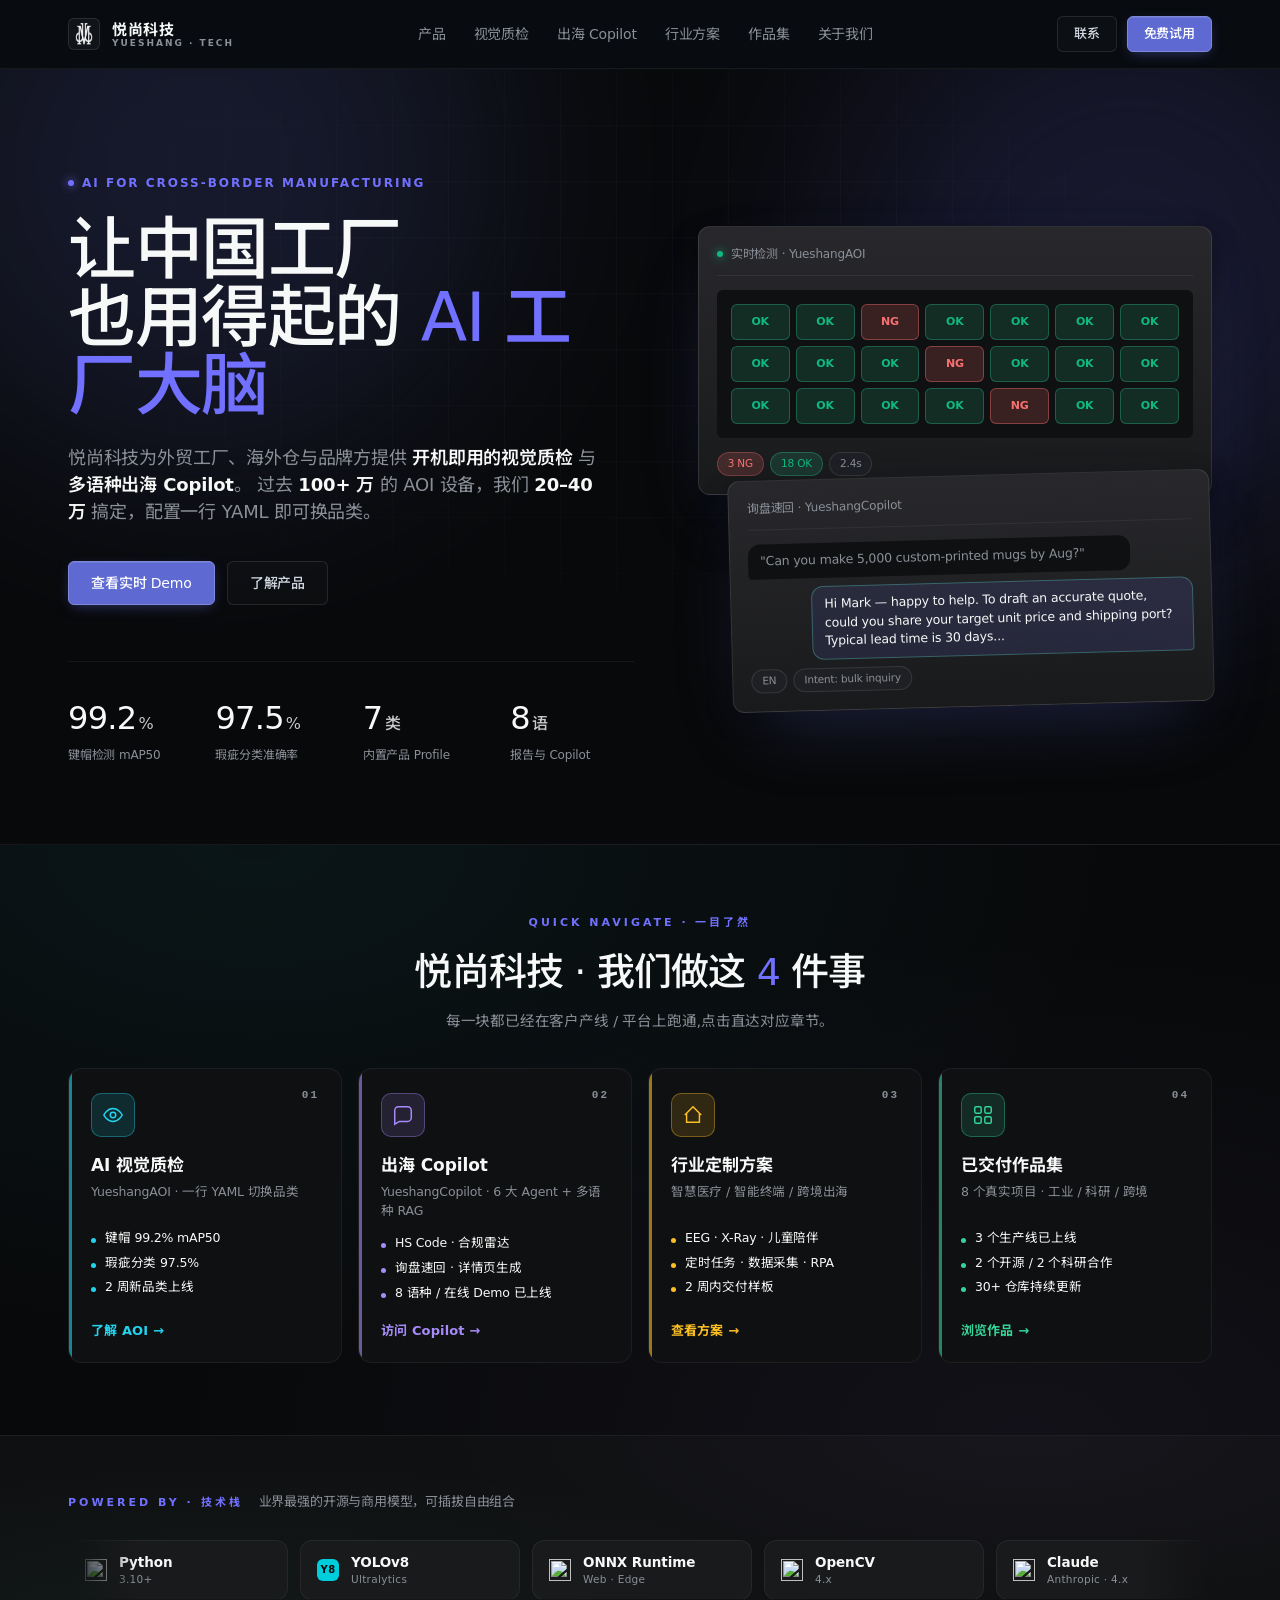
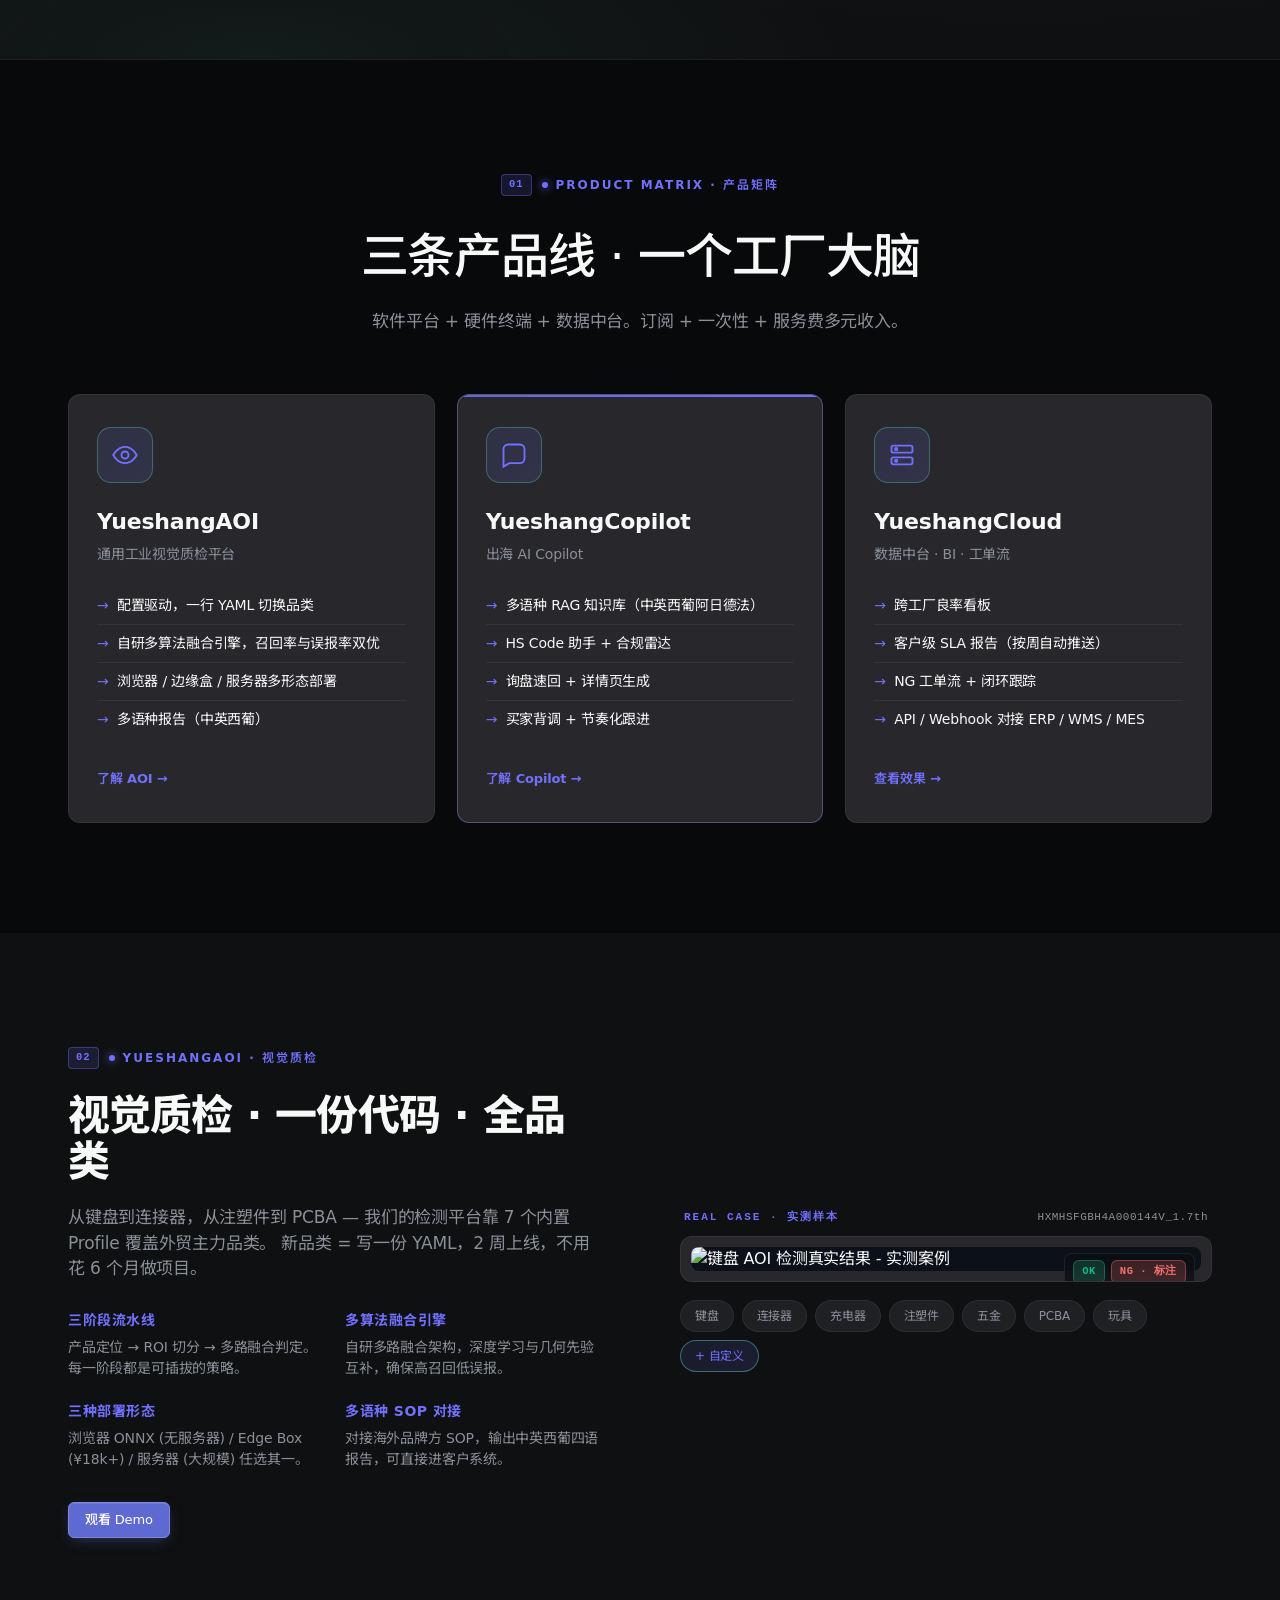
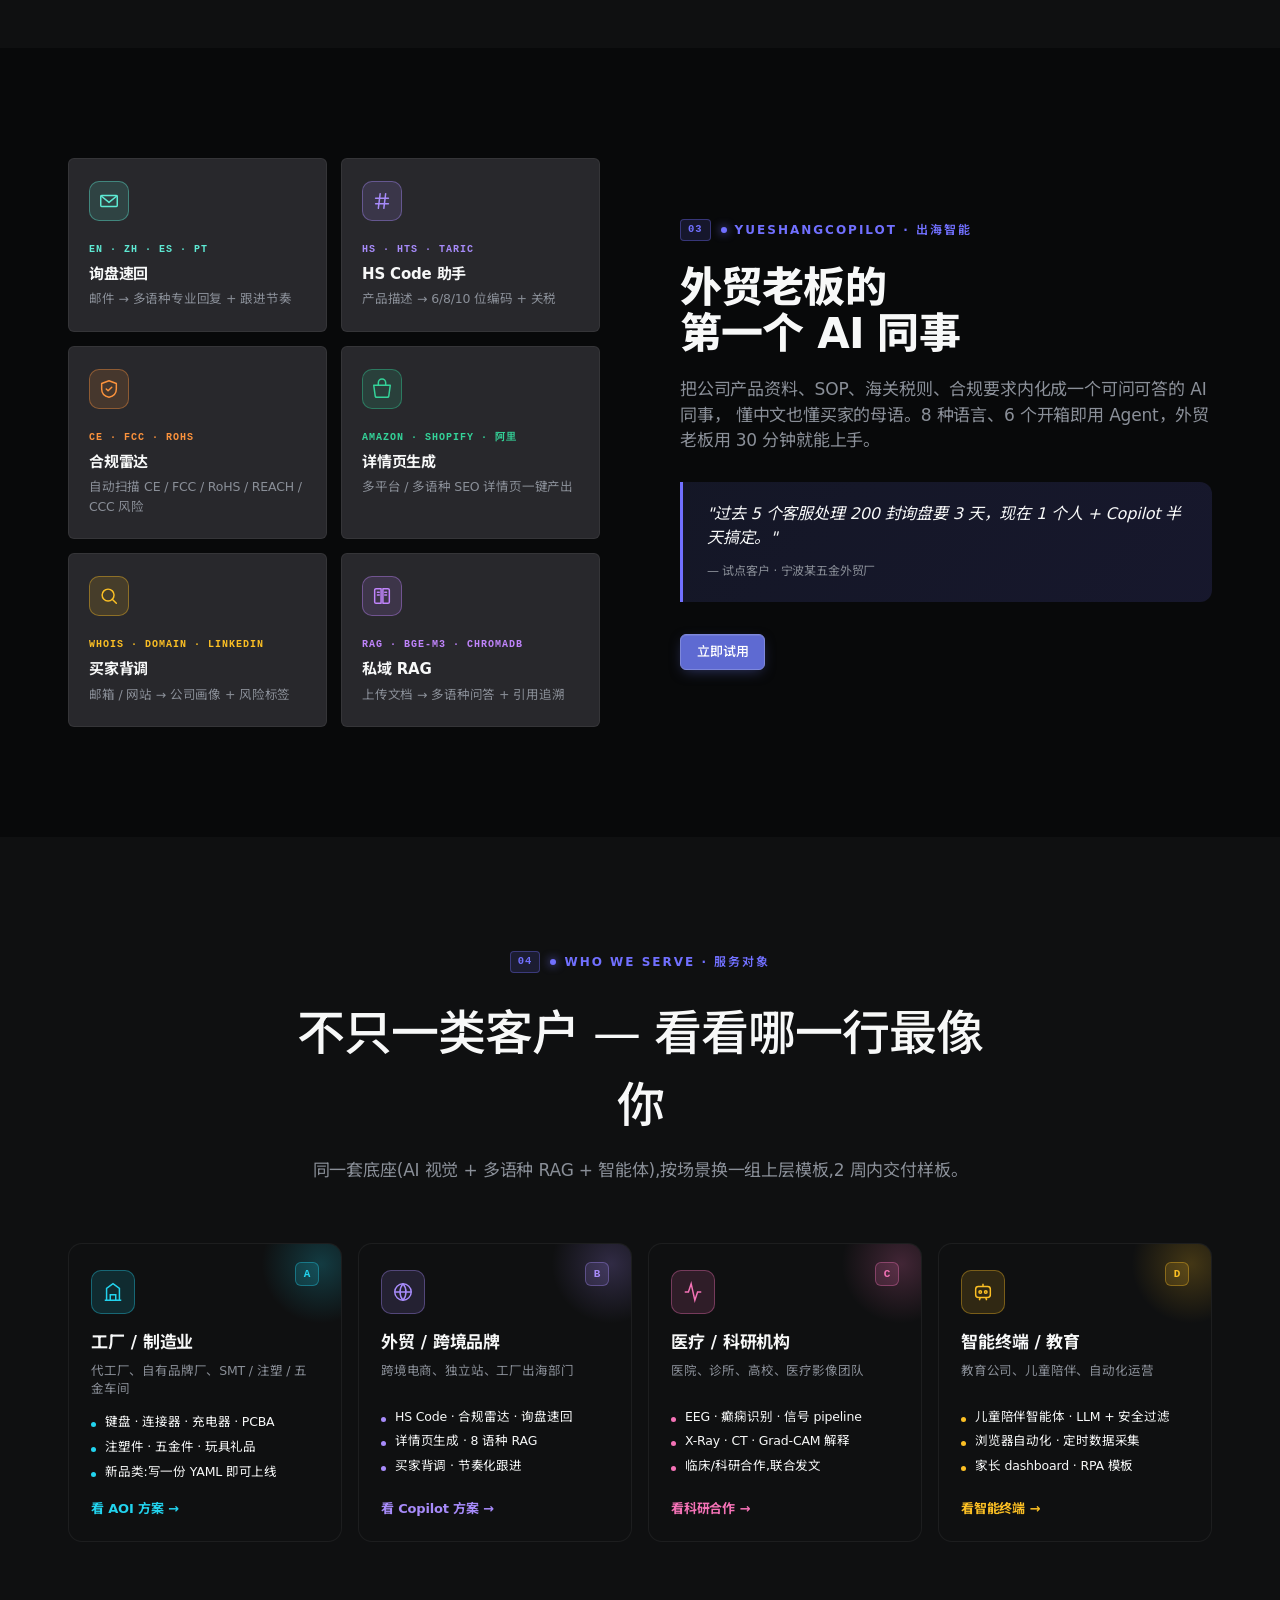
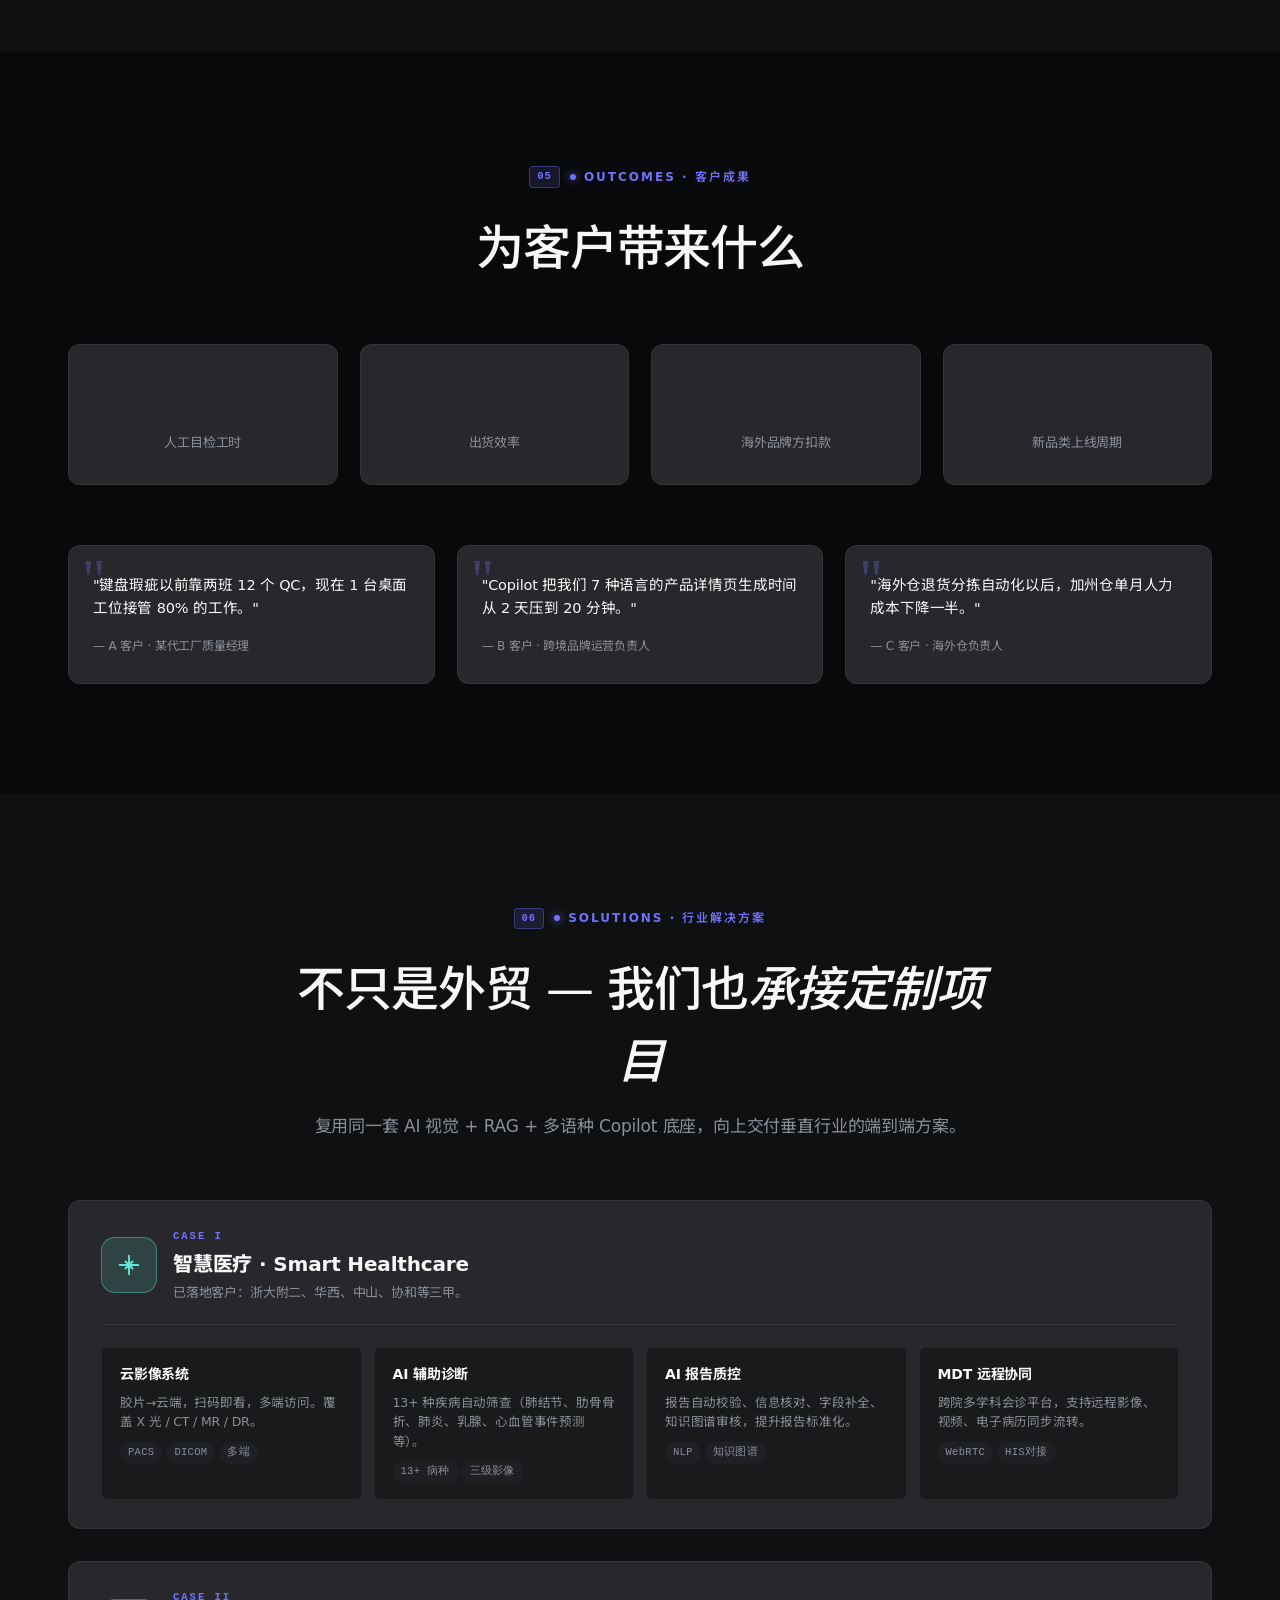
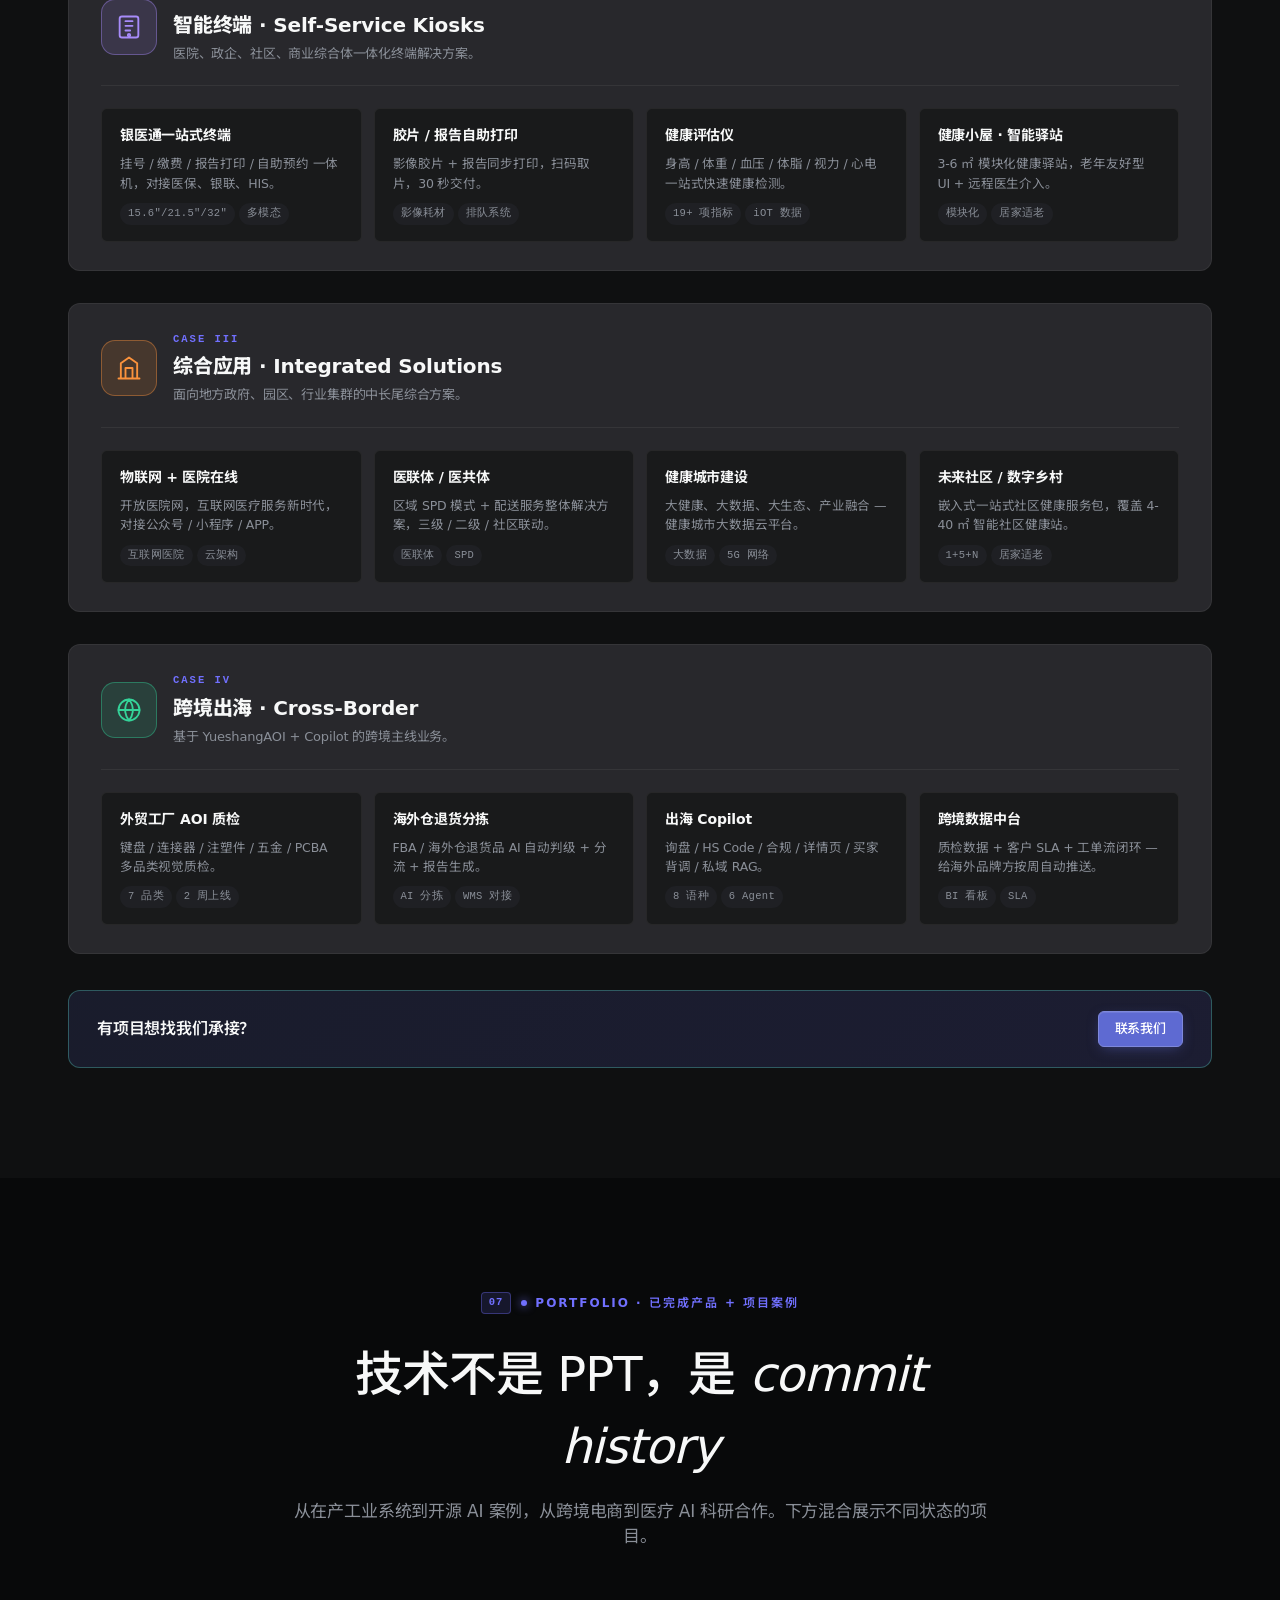
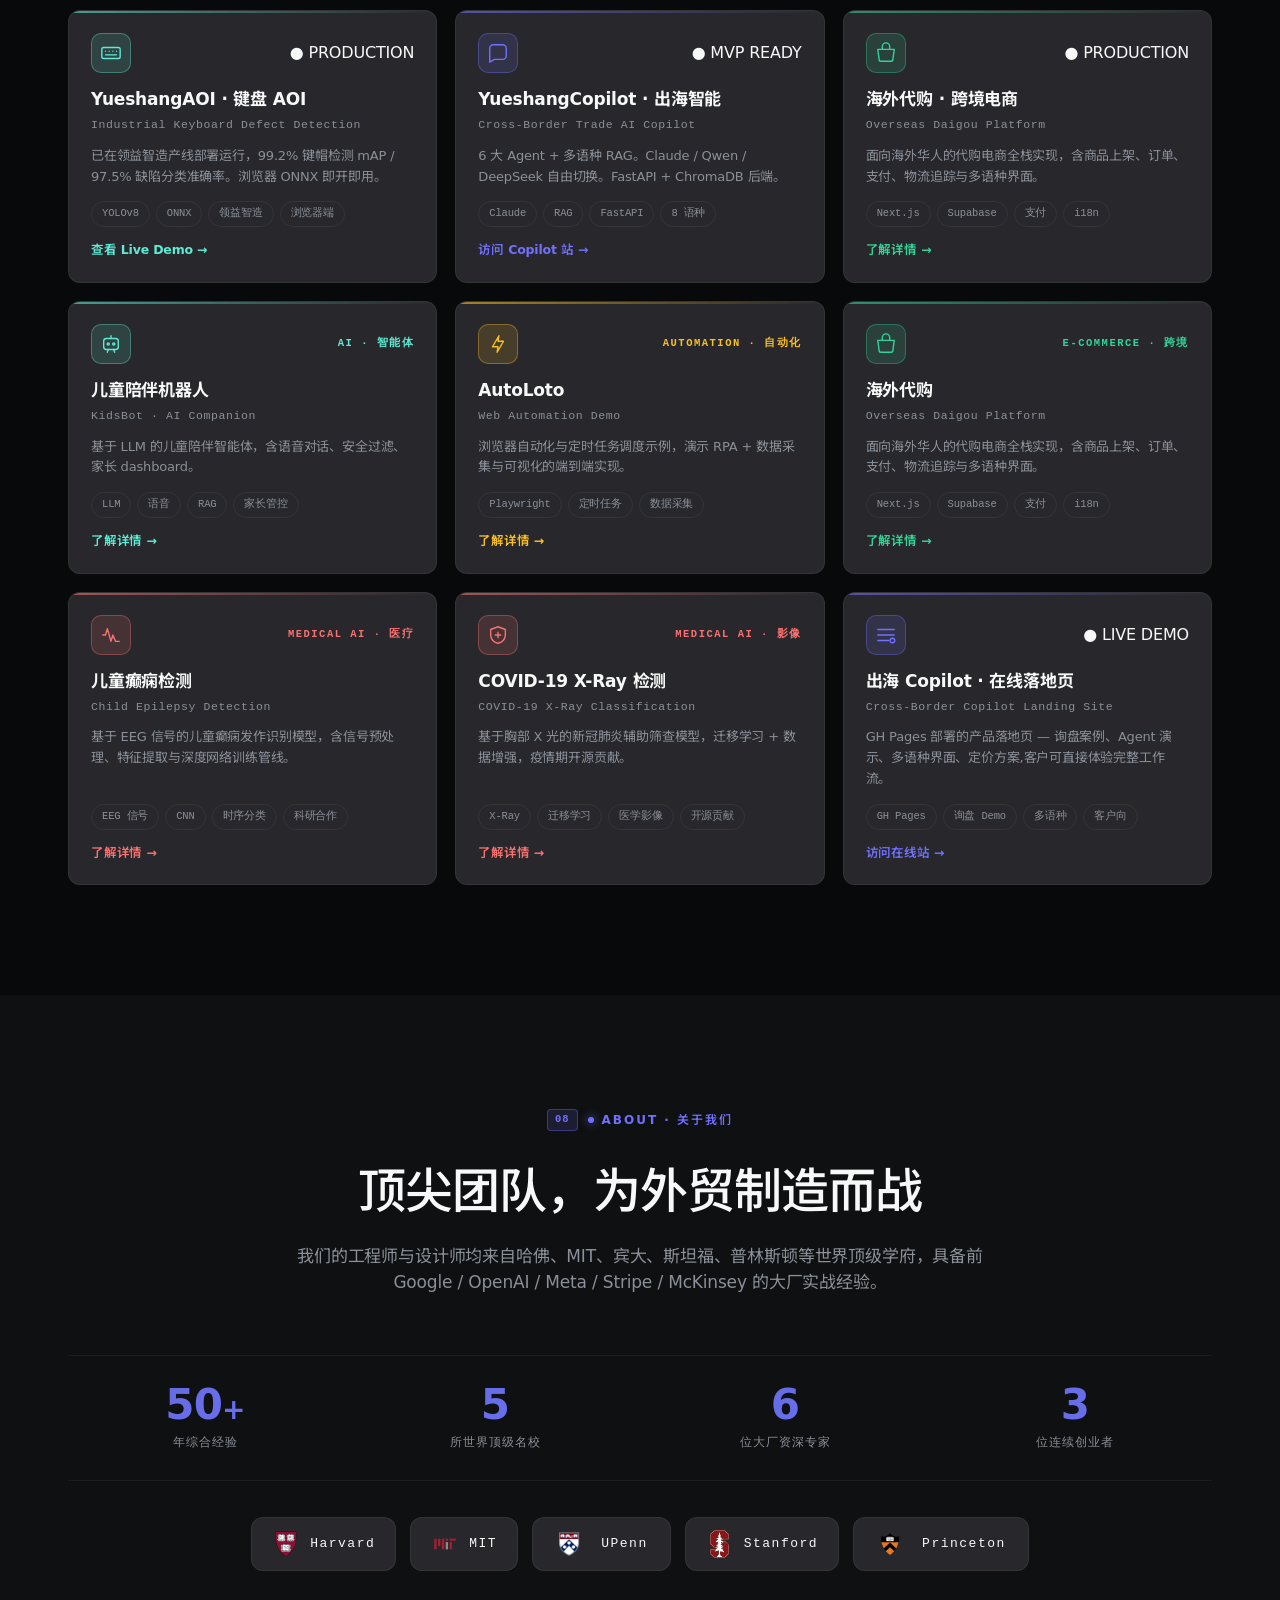
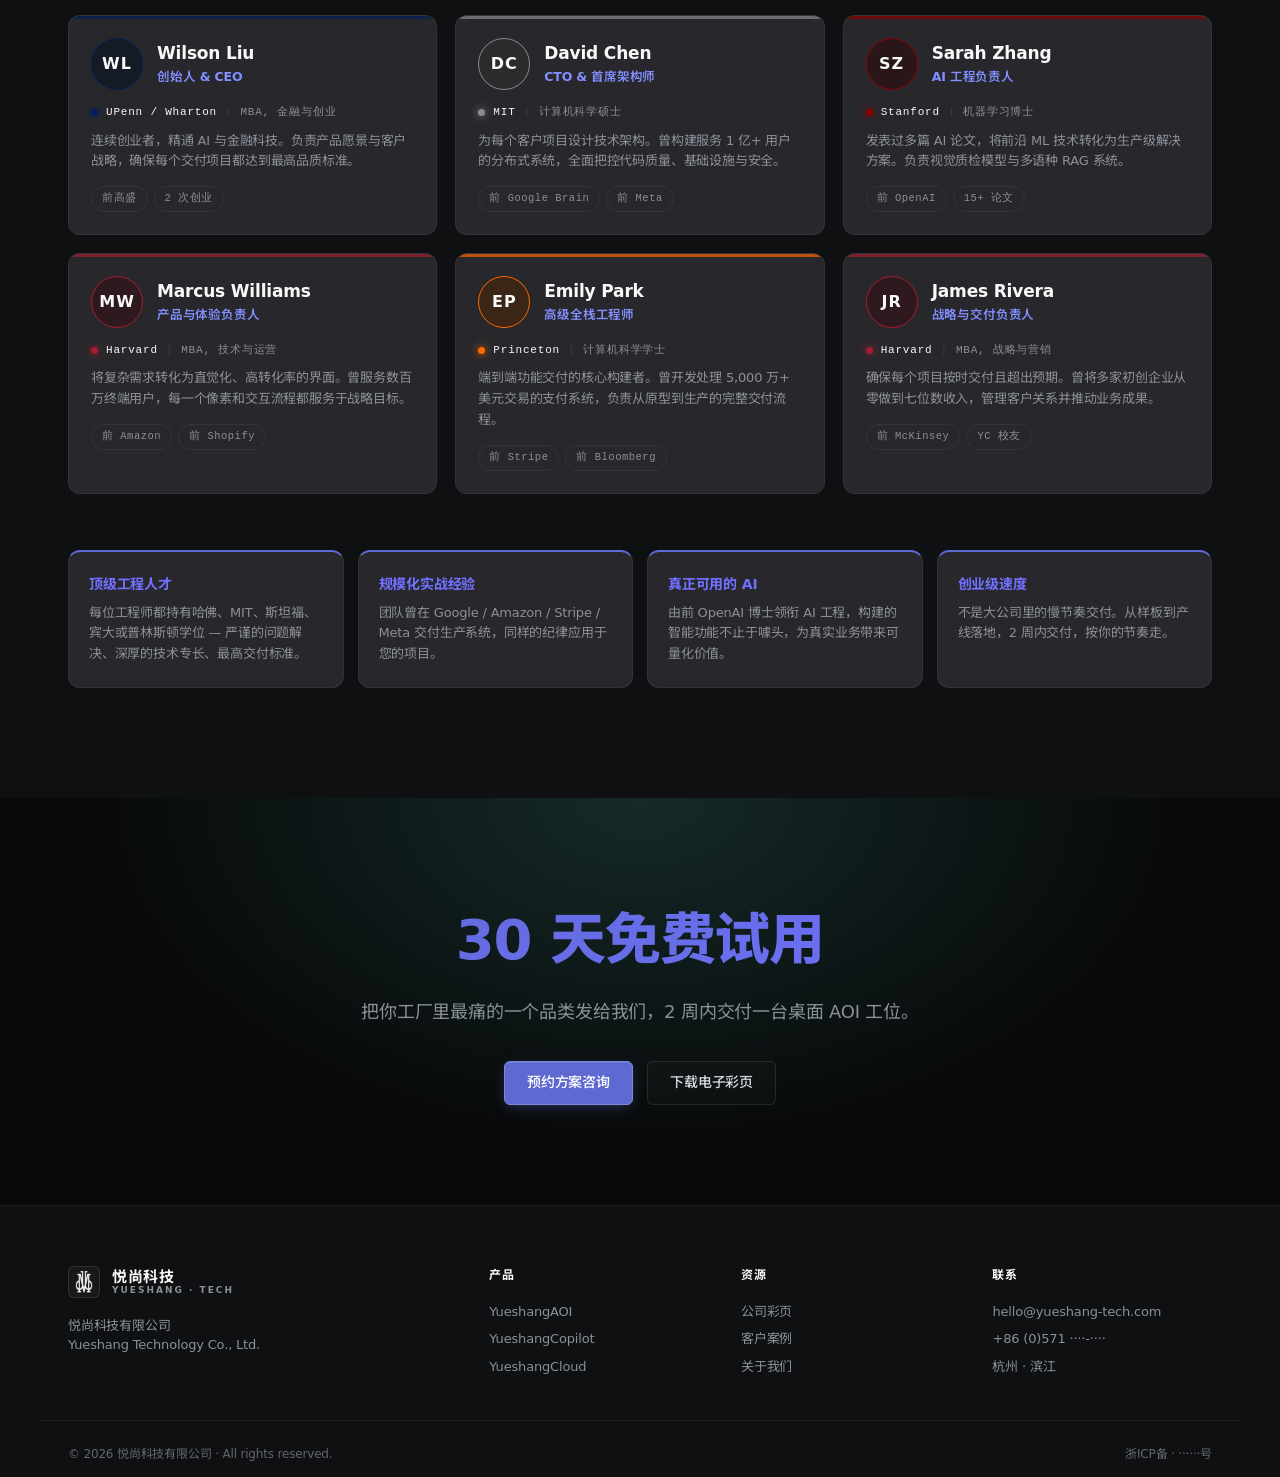
==== index.html @ 20d1c507 "fix(content): strip all source-code GitHub links from public site Customers should see live demos an" ====
<!doctype html>
<html lang="zh-CN">
<head>
  <meta charset="UTF-8" />
  <meta name="viewport" content="width=device-width, initial-scale=1.0" />
  <title>悦尚科技 · AI for Cross-Border Manufacturing</title>
  <meta name="description" content="悦尚科技 — 为外贸工厂和海外品牌方提供 AI 视觉质检 (YueshangAOI) 与出海智能 Copilot (YueshangCopilot) 的垂直方案商。" />
  <link rel="preconnect" href="https://fonts.googleapis.com" />
  <link rel="preconnect" href="https://fonts.gstatic.com" crossorigin />
  <link href="https://fonts.googleapis.com/css2?family=Geist:wght@300;400;500;600;700&family=Geist+Mono:wght@400;500&family=Noto+Sans+SC:wght@400;500;700&display=swap" rel="stylesheet" />
  <link rel="stylesheet" href="styles.css" />
</head>
<body>

<!-- ================= NAV ================= -->
<header class="nav">
  <div class="container nav__inner">
    <a class="brand" href="#top" aria-label="悦尚科技">
      <span class="brand__mark"><img src="public/logo/yueshang-mark-128.png" alt="悦尚" /></span>
      <span class="brand__text">
        <span class="brand__zh">悦尚科技</span>
        <span class="brand__en">YUESHANG · TECH</span>
      </span>
    </a>
    <nav class="nav__links">
      <a href="#products">产品</a>
      <a href="#aoi">视觉质检</a>
      <a href="#copilot">出海 Copilot</a>
      <a href="#solutions">行业方案</a>
      <a href="works.html">作品集</a>
      <a href="#about">关于我们</a>
    </nav>
    <div class="nav__cta">
      <a class="btn btn--ghost" href="#contact">联系</a>
      <a class="btn btn--solid" href="#demo">免费试用</a>
    </div>
  </div>
</header>

<!-- ================= HERO ================= -->
<section id="top" class="hero">
  <div class="hero__bg">
    <div class="hero__grid"></div>
    <div class="hero__glow hero__glow--a"></div>
    <div class="hero__glow hero__glow--b"></div>
  </div>
  <div class="container hero__inner">
    <div class="hero__copy">
      <div class="eyebrow">
        <span class="dot"></span>
        AI for Cross-Border Manufacturing
      </div>
      <h1 class="hero__title">
        让中国工厂<br />
        也用得起的 <em>AI 工厂大脑</em>
      </h1>
      <p class="hero__sub">
        悦尚科技为外贸工厂、海外仓与品牌方提供
        <b>开机即用的视觉质检</b>
        与
        <b>多语种出海 Copilot</b>。
        过去 <b>100+ 万</b> 的 AOI 设备，我们 <b>20–40 万</b> 搞定，配置一行 YAML 即可换品类。
      </p>
      <div class="hero__cta">
        <a class="btn btn--solid btn--lg" href="#demo">查看实时 Demo</a>
        <a class="btn btn--ghost btn--lg" href="#products">了解产品</a>
      </div>
      <div class="hero__stats">
        <div class="stat">
          <div class="stat__num">99.2<span class="unit">%</span></div>
          <div class="stat__label">键帽检测 mAP50</div>
        </div>
        <div class="stat">
          <div class="stat__num">97.5<span class="unit">%</span></div>
          <div class="stat__label">瑕疵分类准确率</div>
        </div>
        <div class="stat">
          <div class="stat__num">7<span class="unit">类</span></div>
          <div class="stat__label">内置产品 Profile</div>
        </div>
        <div class="stat">
          <div class="stat__num">8<span class="unit">语</span></div>
          <div class="stat__label">报告与 Copilot</div>
        </div>
      </div>
    </div>
    <div class="hero__visual">
      <div class="card card--floating">
        <div class="card__head">
          <span class="dot dot--green"></span>
          <span>实时检测 · YueshangAOI</span>
        </div>
        <div class="card__body">
          <div class="diag">
            <div class="diag__row">
              <div class="diag__cell ok">OK</div><div class="diag__cell ok">OK</div>
              <div class="diag__cell ng">NG</div><div class="diag__cell ok">OK</div>
              <div class="diag__cell ok">OK</div><div class="diag__cell ok">OK</div>
              <div class="diag__cell ok">OK</div>
            </div>
            <div class="diag__row">
              <div class="diag__cell ok">OK</div><div class="diag__cell ok">OK</div>
              <div class="diag__cell ok">OK</div><div class="diag__cell ng">NG</div>
              <div class="diag__cell ok">OK</div><div class="diag__cell ok">OK</div>
              <div class="diag__cell ok">OK</div>
            </div>
            <div class="diag__row">
              <div class="diag__cell ok">OK</div><div class="diag__cell ok">OK</div>
              <div class="diag__cell ok">OK</div><div class="diag__cell ok">OK</div>
              <div class="diag__cell ng">NG</div><div class="diag__cell ok">OK</div>
              <div class="diag__cell ok">OK</div>
            </div>
          </div>
          <div class="badges">
            <span class="badge badge--ng">3 NG</span>
            <span class="badge badge--ok">18 OK</span>
            <span class="badge">2.4s</span>
          </div>
        </div>
      </div>
      <div class="card card--secondary">
        <div class="card__head"><span>询盘速回 · YueshangCopilot</span></div>
        <div class="card__body small">
          <p class="msg msg--in">"Can you make 5,000 custom-printed mugs by Aug?"</p>
          <p class="msg msg--out">Hi Mark — happy to help. To draft an accurate quote, could you share your target unit price and shipping port? Typical lead time is 30 days...</p>
          <div class="badges">
            <span class="badge">EN</span>
            <span class="badge">Intent: bulk inquiry</span>
          </div>
        </div>
      </div>
    </div>
  </div>
</section>

<!-- ================= COMPASS · 一目了然 ================= -->
<section class="compass">
  <div class="container">
    <div class="compass__head">
      <span class="compass__eyebrow">QUICK NAVIGATE · 一目了然</span>
      <h2 class="compass__title">悦尚科技 · 我们做这 <em>4</em> 件事</h2>
      <p class="compass__sub">每一块都已经在客户产线 / 平台上跑通,点击直达对应章节。</p>
    </div>
    <div class="compass__grid">
      <a class="cmp cmp--cyan" href="#aoi">
        <span class="cmp__num">01</span>
        <div class="cmp__icon">
          <svg viewBox="0 0 24 24" fill="none" stroke="currentColor" stroke-width="1.6"><circle cx="12" cy="12" r="3"/><path d="M2 12s3.5-7 10-7 10 7 10 7-3.5 7-10 7S2 12 2 12z"/></svg>
        </div>
        <h3>AI 视觉质检</h3>
        <p>YueshangAOI · 一行 YAML 切换品类</p>
        <ul>
          <li>键帽 99.2% mAP50</li>
          <li>瑕疵分类 97.5%</li>
          <li>2 周新品类上线</li>
        </ul>
        <span class="cmp__cta">了解 AOI →</span>
      </a>

      <a class="cmp cmp--violet" href="#copilot">
        <span class="cmp__num">02</span>
        <div class="cmp__icon">
          <svg viewBox="0 0 24 24" fill="none" stroke="currentColor" stroke-width="1.6"><path d="M21 15a4 4 0 0 1-4 4H8l-5 3V7a4 4 0 0 1 4-4h10a4 4 0 0 1 4 4z"/></svg>
        </div>
        <h3>出海 Copilot</h3>
        <p>YueshangCopilot · 6 大 Agent + 多语种 RAG</p>
        <ul>
          <li>HS Code · 合规雷达</li>
          <li>询盘速回 · 详情页生成</li>
          <li>8 语种 / 在线 Demo 已上线</li>
        </ul>
        <span class="cmp__cta">访问 Copilot →</span>
      </a>

      <a class="cmp cmp--amber" href="#solutions">
        <span class="cmp__num">03</span>
        <div class="cmp__icon">
          <svg viewBox="0 0 24 24" fill="none" stroke="currentColor" stroke-width="1.6"><path d="M3 12l9-9 9 9M5 10v10h14V10"/></svg>
        </div>
        <h3>行业定制方案</h3>
        <p>智慧医疗 / 智能终端 / 跨境出海</p>
        <ul>
          <li>EEG · X-Ray · 儿童陪伴</li>
          <li>定时任务 · 数据采集 · RPA</li>
          <li>2 周内交付样板</li>
        </ul>
        <span class="cmp__cta">查看方案 →</span>
      </a>

      <a class="cmp cmp--green" href="works.html">
        <span class="cmp__num">04</span>
        <div class="cmp__icon">
          <svg viewBox="0 0 24 24" fill="none" stroke="currentColor" stroke-width="1.6"><rect x="3" y="3" width="7" height="7" rx="1.5"/><rect x="14" y="3" width="7" height="7" rx="1.5"/><rect x="3" y="14" width="7" height="7" rx="1.5"/><rect x="14" y="14" width="7" height="7" rx="1.5"/></svg>
        </div>
        <h3>已交付作品集</h3>
        <p>8 个真实项目 · 工业 / 科研 / 跨境</p>
        <ul>
          <li>3 个生产线已上线</li>
          <li>2 个开源 / 2 个科研合作</li>
          <li>30+ 仓库持续更新</li>
        </ul>
        <span class="cmp__cta">浏览作品 →</span>
      </a>
    </div>
  </div>
</section>

<!-- ================= TECH BADGES ================= -->
<section class="techstack">
  <div class="container">
    <div class="techstack__head">
      <span class="techstack__label">POWERED BY · 技术栈</span>
      <span class="techstack__sub">业界最强的开源与商用模型，可插拔自由组合</span>
    </div>
    <div class="techstack__marquee">
      <div class="techstack__track">
        <div class="techstack__group">
      <a class="badge3 b-python" target="_blank" rel="noopener" href="https://python.org">
        <img src="https://cdn.simpleicons.org/python/3776AB" alt="" width="22" height="22" />
        <div class="badge3__txt"><span>Python</span><small>3.10+</small></div>
      </a>
      <a class="badge3 b-yolo" target="_blank" rel="noopener" href="https://ultralytics.com">
        <span class="badge3__mark">Y8</span>
        <div class="badge3__txt"><span>YOLOv8</span><small>Ultralytics</small></div>
      </a>
      <a class="badge3 b-onnx" target="_blank" rel="noopener" href="https://onnxruntime.ai">
        <img src="https://cdn.simpleicons.org/onnx/FF6F00" alt="" width="22" height="22" />
        <div class="badge3__txt"><span>ONNX Runtime</span><small>Web · Edge</small></div>
      </a>
      <a class="badge3 b-opencv" target="_blank" rel="noopener" href="https://opencv.org">
        <img src="https://cdn.simpleicons.org/opencv/5C3EE8" alt="" width="22" height="22" />
        <div class="badge3__txt"><span>OpenCV</span><small>4.x</small></div>
      </a>
      <a class="badge3 b-claude" target="_blank" rel="noopener" href="https://anthropic.com">
        <img src="https://cdn.simpleicons.org/anthropic/D97757" alt="" width="22" height="22" />
        <div class="badge3__txt"><span>Claude</span><small>Anthropic · 4.x</small></div>
      </a>
      <a class="badge3 b-qwen" target="_blank" rel="noopener" href="https://qwen.alibaba.com">
        <img src="https://cdn.simpleicons.org/alibabacloud/615CED" alt="" width="22" height="22" />
        <div class="badge3__txt"><span>Qwen 2.5</span><small>阿里通义</small></div>
      </a>
      <a class="badge3 b-deepseek" target="_blank" rel="noopener" href="https://deepseek.com">
        <span class="badge3__mark">DS</span>
        <div class="badge3__txt"><span>DeepSeek</span><small>V3</small></div>
      </a>
      <a class="badge3 b-fastapi" target="_blank" rel="noopener" href="https://fastapi.tiangolo.com">
        <img src="https://cdn.simpleicons.org/fastapi/009688" alt="" width="22" height="22" />
        <div class="badge3__txt"><span>FastAPI</span><small>API Gateway</small></div>
      </a>
      <a class="badge3 b-hf" target="_blank" rel="noopener" href="https://huggingface.co/BAAI/bge-m3">
        <img src="https://cdn.simpleicons.org/huggingface/FF9D00" alt="" width="22" height="22" />
        <div class="badge3__txt"><span>BGE-M3</span><small>Multilingual</small></div>
      </a>
      <a class="badge3 b-chroma" target="_blank" rel="noopener" href="https://www.trychroma.com">
        <span class="badge3__mark">CD</span>
        <div class="badge3__txt"><span>ChromaDB</span><small>Vector Store</small></div>
      </a>
      <a class="badge3 b-docker" target="_blank" rel="noopener" href="https://www.docker.com">
        <img src="https://cdn.simpleicons.org/docker/2496ED" alt="" width="22" height="22" />
        <div class="badge3__txt"><span>Docker</span><small>One-click Deploy</small></div>
      </a>
      <a class="badge3 b-nvidia" target="_blank" rel="noopener" href="https://developer.nvidia.com/embedded/jetson-modules">
        <img src="https://cdn.simpleicons.org/nvidia/76B900" alt="" width="22" height="22" />
        <div class="badge3__txt"><span>NVIDIA Jetson</span><small>Edge AI</small></div>
      </a>
      <a class="badge3 b-pydantic" target="_blank" rel="noopener" href="https://pydantic.dev">
        <img src="https://cdn.simpleicons.org/pydantic/E92063" alt="" width="22" height="22" />
        <div class="badge3__txt"><span>Pydantic</span><small>Schema · v2</small></div>
      </a>
      <a class="badge3 b-postgres" target="_blank" rel="noopener" href="https://postgresql.org">
        <img src="https://cdn.simpleicons.org/postgresql/4169E1" alt="" width="22" height="22" />
        <div class="badge3__txt"><span>PostgreSQL</span><small>+ pgvector</small></div>
      </a>
      <a class="badge3 b-ts" target="_blank" rel="noopener" href="https://www.typescriptlang.org">
        <img src="https://cdn.simpleicons.org/typescript/3178C6" alt="" width="22" height="22" />
        <div class="badge3__txt"><span>TypeScript</span><small>前端 / SDK</small></div>
      </a>
      <a class="badge3 b-k8s" target="_blank" rel="noopener" href="https://kubernetes.io">
        <img src="https://cdn.simpleicons.org/kubernetes/326CE5" alt="" width="22" height="22" />
        <div class="badge3__txt"><span>Kubernetes</span><small>K8s · 弹性部署</small></div>
      </a>
      <a class="badge3 b-rag">
        <span class="badge3__mark">RAG</span>
        <div class="badge3__txt"><span>Retrieval-AG</span><small>多语种检索增强</small></div>
      </a>
      <a class="badge3 b-llm">
        <span class="badge3__mark">LLM</span>
        <div class="badge3__txt"><span>LLM Router</span><small>Claude / Qwen / DS</small></div>
      </a>
      <a class="badge3 b-mcp" target="_blank" rel="noopener" href="https://modelcontextprotocol.io">
        <span class="badge3__mark">MCP</span>
        <div class="badge3__txt"><span>Model Context</span><small>工具调用协议</small></div>
      </a>
      <a class="badge3 b-wiki">
        <span class="badge3__mark">KB</span>
        <div class="badge3__txt"><span>LLM-Wiki</span><small>私域知识图谱</small></div>
      </a>
        </div>
      </div>
    </div>
  </div>
</section>

<!-- ================= PRODUCT MATRIX ================= -->
<section id="products" class="section">
  <div class="container">
    <div class="section__head">
      <div class="eyebrow"><span class="eyebrow__num">01</span><span class="dot"></span>Product Matrix · 产品矩阵</div>
      <h2 class="section__title">三条产品线 · 一个工厂大脑</h2>
      <p class="section__sub">软件平台 + 硬件终端 + 数据中台。订阅 + 一次性 + 服务费多元收入。</p>
    </div>

    <div class="cards">
      <article class="pcard">
        <div class="pcard__icon">
          <svg viewBox="0 0 24 24" width="28" height="28" fill="none" stroke="currentColor" stroke-width="1.6"><circle cx="12" cy="12" r="3"/><path d="M2 12s3.5-7 10-7 10 7 10 7-3.5 7-10 7S2 12 2 12z"/></svg>
        </div>
        <h3>YueshangAOI</h3>
        <p class="pcard__lead">通用工业视觉质检平台</p>
        <ul class="pcard__features">
          <li>配置驱动，一行 YAML 切换品类</li>
          <li>自研多算法融合引擎，召回率与误报率双优</li>
          <li>浏览器 / 边缘盒 / 服务器多形态部署</li>
          <li>多语种报告（中英西葡）</li>
        </ul>
        <a class="pcard__cta" href="#aoi">了解 AOI &rarr;</a>
      </article>

      <article class="pcard pcard--accent">
        <div class="pcard__icon">
          <svg viewBox="0 0 24 24" width="28" height="28" fill="none" stroke="currentColor" stroke-width="1.6"><path d="M21 15a4 4 0 0 1-4 4H8l-5 3V7a4 4 0 0 1 4-4h10a4 4 0 0 1 4 4z"/></svg>
        </div>
        <h3>YueshangCopilot</h3>
        <p class="pcard__lead">出海 AI Copilot</p>
        <ul class="pcard__features">
          <li>多语种 RAG 知识库（中英西葡阿日德法）</li>
          <li>HS Code 助手 + 合规雷达</li>
          <li>询盘速回 + 详情页生成</li>
          <li>买家背调 + 节奏化跟进</li>
        </ul>
        <a class="pcard__cta" href="#copilot">了解 Copilot &rarr;</a>
      </article>

      <article class="pcard">
        <div class="pcard__icon">
          <svg viewBox="0 0 24 24" width="28" height="28" fill="none" stroke="currentColor" stroke-width="1.6"><rect x="3" y="4" width="18" height="6" rx="1.5"/><rect x="3" y="14" width="18" height="6" rx="1.5"/><circle cx="7" cy="7" r="1"/><circle cx="7" cy="17" r="1"/></svg>
        </div>
        <h3>YueshangCloud</h3>
        <p class="pcard__lead">数据中台 · BI · 工单流</p>
        <ul class="pcard__features">
          <li>跨工厂良率看板</li>
          <li>客户级 SLA 报告（按周自动推送）</li>
          <li>NG 工单流 + 闭环跟踪</li>
          <li>API / Webhook 对接 ERP / WMS / MES</li>
        </ul>
        <a class="pcard__cta" href="#cases">查看效果 &rarr;</a>
      </article>
    </div>
  </div>
</section>

<!-- ================= AOI DETAIL ================= -->
<section id="aoi" class="section section--alt">
  <div class="container split">
    <div class="split__copy">
      <div class="eyebrow"><span class="eyebrow__num">02</span><span class="dot"></span>YueshangAOI · 视觉质检</div>
      <h2>视觉质检 · 一份代码 · 全品类</h2>
      <p class="lede">
        从键盘到连接器，从注塑件到 PCBA — 我们的检测平台靠 7 个内置 Profile 覆盖外贸主力品类。
        新品类 = 写一份 YAML，2 周上线，不用花 6 个月做项目。
      </p>
      <div class="featgrid">
        <div class="featgrid__cell">
          <h4>三阶段流水线</h4>
          <p>产品定位 → ROI 切分 → 多路融合判定。每一阶段都是可插拔的策略。</p>
        </div>
        <div class="featgrid__cell">
          <h4>多算法融合引擎</h4>
          <p>自研多路融合架构，深度学习与几何先验互补，确保高召回低误报。</p>
        </div>
        <div class="featgrid__cell">
          <h4>三种部署形态</h4>
          <p>浏览器 ONNX (无服务器) / Edge Box (¥18k+) / 服务器 (大规模) 任选其一。</p>
        </div>
        <div class="featgrid__cell">
          <h4>多语种 SOP 对接</h4>
          <p>对接海外品牌方 SOP，输出中英西葡四语报告，可直接进客户系统。</p>
        </div>
      </div>
      <a class="btn btn--solid" href="#demo">观看 Demo</a>
    </div>
    <div class="split__visual">
      <figure class="aoi-demo">
        <div class="aoi-demo__caption">
          <span class="aoi-demo__label">REAL CASE · 实测样本</span>
          <span class="aoi-demo__file">HXMHSFGBH4A000144V_1.7th</span>
        </div>
        <div class="aoi-demo__frame">
          <img src="public/keyboard_aoi_demo.png" alt="键盘 AOI 检测真实结果 - 实测案例" loading="lazy" />
          <div class="aoi-demo__legend">
            <span class="lg lg--ok">OK</span>
            <span class="lg lg--ng">NG · 标注</span>
          </div>
        </div>
        <div class="profiles">
          <span>键盘</span><span>连接器</span><span>充电器</span>
          <span>注塑件</span><span>五金</span><span>PCBA</span><span>玩具</span>
          <span>+ 自定义</span>
        </div>
      </figure>
    </div>
  </div>
</section>

<!-- ================= COPILOT DETAIL ================= -->
<section id="copilot" class="section">
  <div class="container split split--reverse">
    <div class="split__visual">
      <div class="agents">
        <div class="agent a-cyan">
          <div class="agent__icon" aria-hidden="true">
            <svg viewBox="0 0 24 24" fill="none" stroke="currentColor" stroke-width="1.6" stroke-linecap="round" stroke-linejoin="round"><path d="M4 6h16a1 1 0 0 1 1 1v10a1 1 0 0 1-1 1H4a1 1 0 0 1-1-1V7a1 1 0 0 1 1-1Z"/><path d="m3.5 6.5 8.5 7 8.5-7"/></svg>
          </div>
          <span class="agent__tag">EN · ZH · ES · PT</span>
          <h4>询盘速回</h4>
          <p>邮件 → 多语种专业回复 + 跟进节奏</p>
        </div>
        <div class="agent a-violet">
          <div class="agent__icon" aria-hidden="true">
            <svg viewBox="0 0 24 24" fill="none" stroke="currentColor" stroke-width="1.6" stroke-linecap="round" stroke-linejoin="round"><path d="M5 9h14M5 15h14M10 4 8 20M16 4l-2 16"/></svg>
          </div>
          <span class="agent__tag">HS · HTS · TARIC</span>
          <h4>HS Code 助手</h4>
          <p>产品描述 → 6/8/10 位编码 + 关税</p>
        </div>
        <div class="agent a-orange">
          <div class="agent__icon" aria-hidden="true">
            <svg viewBox="0 0 24 24" fill="none" stroke="currentColor" stroke-width="1.6" stroke-linecap="round" stroke-linejoin="round"><path d="M12 3 4 6v6c0 5 3.5 8 8 9 4.5-1 8-4 8-9V6l-8-3Z"/><path d="m9 12 2 2 4-4"/></svg>
          </div>
          <span class="agent__tag">CE · FCC · RoHS</span>
          <h4>合规雷达</h4>
          <p>自动扫描 CE / FCC / RoHS / REACH / CCC 风险</p>
        </div>
        <div class="agent a-green">
          <div class="agent__icon" aria-hidden="true">
            <svg viewBox="0 0 24 24" fill="none" stroke="currentColor" stroke-width="1.6" stroke-linecap="round" stroke-linejoin="round"><path d="M3 8h18l-1.5 11A2 2 0 0 1 17.5 21h-11A2 2 0 0 1 4.5 19L3 8Z"/><path d="M8 8V5a4 4 0 1 1 8 0v3"/></svg>
          </div>
          <span class="agent__tag">Amazon · Shopify · 阿里</span>
          <h4>详情页生成</h4>
          <p>多平台 / 多语种 SEO 详情页一键产出</p>
        </div>
        <div class="agent a-amber">
          <div class="agent__icon" aria-hidden="true">
            <svg viewBox="0 0 24 24" fill="none" stroke="currentColor" stroke-width="1.6" stroke-linecap="round" stroke-linejoin="round"><circle cx="11" cy="11" r="6.5"/><path d="m20 20-4.5-4.5"/></svg>
          </div>
          <span class="agent__tag">WHOIS · DOMAIN · LINKEDIN</span>
          <h4>买家背调</h4>
          <p>邮箱 / 网站 → 公司画像 + 风险标签</p>
        </div>
        <div class="agent a-purple">
          <div class="agent__icon" aria-hidden="true">
            <svg viewBox="0 0 24 24" fill="none" stroke="currentColor" stroke-width="1.6" stroke-linecap="round" stroke-linejoin="round"><path d="M4 5.5A1.5 1.5 0 0 1 5.5 4H11v16H5.5A1.5 1.5 0 0 1 4 18.5v-13Z"/><path d="M20 5.5A1.5 1.5 0 0 0 18.5 4H13v16h5.5a1.5 1.5 0 0 0 1.5-1.5v-13Z"/><path d="M7 8h2M7 11h2M15 8h2M15 11h2"/></svg>
          </div>
          <span class="agent__tag">RAG · BGE-M3 · ChromaDB</span>
          <h4>私域 RAG</h4>
          <p>上传文档 → 多语种问答 + 引用追溯</p>
        </div>
      </div>
    </div>
    <div class="split__copy">
      <div class="eyebrow"><span class="eyebrow__num">03</span><span class="dot"></span>YueshangCopilot · 出海智能</div>
      <h2>外贸老板的<br/>第一个 AI 同事</h2>
      <p class="lede">
        把公司产品资料、SOP、海关税则、合规要求内化成一个可问可答的 AI 同事，
        懂中文也懂买家的母语。8 种语言、6 个开箱即用 Agent，外贸老板用 30 分钟就能上手。
      </p>
      <div class="quote">
        <p>"过去 5 个客服处理 200 封询盘要 3 天，现在 1 个人 + Copilot 半天搞定。"</p>
        <small>— 试点客户 · 宁波某五金外贸厂</small>
      </div>
      <a class="btn btn--solid" href="#demo">立即试用</a>
    </div>
  </div>
</section>

<!-- ================= INDUSTRIES ================= -->
<section class="section section--alt">
  <div class="container">
    <div class="section__head">
      <div class="eyebrow"><span class="eyebrow__num">04</span><span class="dot"></span>Who We Serve · 服务对象</div>
      <h2 class="section__title">不只一类客户 — 看看哪一行最像你</h2>
      <p class="section__sub">同一套底座(AI 视觉 + 多语种 RAG + 智能体),按场景换一组上层模板,2 周内交付样板。</p>
    </div>
    <div class="aud-grid">
      <a class="aud aud--cyan" href="#aoi">
        <span class="aud__num">A</span>
        <div class="aud__icon">
          <svg viewBox="0 0 24 24" fill="none" stroke="currentColor" stroke-width="1.6"><path d="M3 21h18M5 21V8l7-5 7 5v13M9 21v-6h6v6"/></svg>
        </div>
        <h3>工厂 / 制造业</h3>
        <p class="aud__lead">代工厂、自有品牌厂、SMT / 注塑 / 五金车间</p>
        <ul>
          <li>键盘 · 连接器 · 充电器 · PCBA</li>
          <li>注塑件 · 五金件 · 玩具礼品</li>
          <li>新品类:写一份 YAML 即可上线</li>
        </ul>
        <span class="aud__cta">看 AOI 方案 →</span>
      </a>

      <a class="aud aud--violet" href="#copilot">
        <span class="aud__num">B</span>
        <div class="aud__icon">
          <svg viewBox="0 0 24 24" fill="none" stroke="currentColor" stroke-width="1.6"><circle cx="12" cy="12" r="9"/><path d="M3 12h18M12 3a14 14 0 0 1 0 18M12 3a14 14 0 0 0 0 18"/></svg>
        </div>
        <h3>外贸 / 跨境品牌</h3>
        <p class="aud__lead">跨境电商、独立站、工厂出海部门</p>
        <ul>
          <li>HS Code · 合规雷达 · 询盘速回</li>
          <li>详情页生成 · 8 语种 RAG</li>
          <li>买家背调 · 节奏化跟进</li>
        </ul>
        <span class="aud__cta">看 Copilot 方案 →</span>
      </a>

      <a class="aud aud--rose" href="#solutions">
        <span class="aud__num">C</span>
        <div class="aud__icon">
          <svg viewBox="0 0 24 24" fill="none" stroke="currentColor" stroke-width="1.6"><path d="M3 12h4l3-9 4 18 3-9h4"/></svg>
        </div>
        <h3>医疗 / 科研机构</h3>
        <p class="aud__lead">医院、诊所、高校、医疗影像团队</p>
        <ul>
          <li>EEG · 癫痫识别 · 信号 pipeline</li>
          <li>X-Ray · CT · Grad-CAM 解释</li>
          <li>临床/科研合作,联合发文</li>
        </ul>
        <span class="aud__cta">看科研合作 →</span>
      </a>

      <a class="aud aud--amber" href="#solutions">
        <span class="aud__num">D</span>
        <div class="aud__icon">
          <svg viewBox="0 0 24 24" fill="none" stroke="currentColor" stroke-width="1.6"><rect x="4" y="6" width="16" height="12" rx="3"/><circle cx="9" cy="12" r="1.4"/><circle cx="15" cy="12" r="1.4"/><path d="M12 6V3M9 18l-1 3M15 18l1 3"/></svg>
        </div>
        <h3>智能终端 / 教育</h3>
        <p class="aud__lead">教育公司、儿童陪伴、自动化运营</p>
        <ul>
          <li>儿童陪伴智能体 · LLM + 安全过滤</li>
          <li>浏览器自动化 · 定时数据采集</li>
          <li>家长 dashboard · RPA 模板</li>
        </ul>
        <span class="aud__cta">看智能终端 →</span>
      </a>
    </div>
  </div>
</section>

<!-- ================= CASES ================= -->
<section id="cases" class="section">
  <div class="container">
    <div class="section__head">
      <div class="eyebrow"><span class="eyebrow__num">05</span><span class="dot"></span>Outcomes · 客户成果</div>
      <h2 class="section__title">为客户带来什么</h2>
    </div>
    <div class="metrics">
      <div class="metric">
        <div class="metric__num">↓ 92<span class="unit">%</span></div>
        <div class="metric__label">人工目检工时</div>
      </div>
      <div class="metric">
        <div class="metric__num">↑ 3.4<span class="unit">×</span></div>
        <div class="metric__label">出货效率</div>
      </div>
      <div class="metric">
        <div class="metric__num">↓ 68<span class="unit">%</span></div>
        <div class="metric__label">海外品牌方扣款</div>
      </div>
      <div class="metric">
        <div class="metric__num">2<span class="unit">周</span></div>
        <div class="metric__label">新品类上线周期</div>
      </div>
    </div>

    <div class="testimonials">
      <blockquote class="t">
        <p>"键盘瑕疵以前靠两班 12 个 QC，现在 1 台桌面工位接管 80% 的工作。"</p>
        <footer>— A 客户 · 某代工厂质量经理</footer>
      </blockquote>
      <blockquote class="t">
        <p>"Copilot 把我们 7 种语言的产品详情页生成时间从 2 天压到 20 分钟。"</p>
        <footer>— B 客户 · 跨境品牌运营负责人</footer>
      </blockquote>
      <blockquote class="t">
        <p>"海外仓退货分拣自动化以后，加州仓单月人力成本下降一半。"</p>
        <footer>— C 客户 · 海外仓负责人</footer>
      </blockquote>
    </div>
  </div>
</section>

<!-- ================= INDUSTRY SOLUTIONS ================= -->
<section id="solutions" class="section section--alt">
  <div class="container">
    <div class="section__head">
      <div class="eyebrow"><span class="eyebrow__num">06</span><span class="dot"></span>Solutions · 行业解决方案</div>
      <h2 class="section__title">不只是外贸 — 我们也<em>承接定制项目</em></h2>
      <p class="section__sub">复用同一套 AI 视觉 + RAG + 多语种 Copilot 底座，向上交付垂直行业的端到端方案。</p>
    </div>

    <div class="sol-grid">
      <!-- ========== 智慧医疗 ========== -->
      <div class="sol-block">
        <div class="sol-block__head">
          <div class="sol-block__icon" style="--c:#5eead4">
            <svg viewBox="0 0 24 24" fill="none" stroke="currentColor" stroke-width="1.6" stroke-linecap="round" stroke-linejoin="round"><path d="M12 4v16M4 12h16M9 9l6 6M15 9l-6 6"/></svg>
          </div>
          <div>
            <div class="sol-block__cat">CASE I</div>
            <h3>智慧医疗 · Smart Healthcare</h3>
            <p class="sol-block__lede">已落地客户：浙大附二、华西、中山、协和等三甲。</p>
          </div>
        </div>
        <div class="sol-row">
          <div class="sol-card">
            <h4>云影像系统</h4>
            <p>胶片→云端，扫码即看，多端访问。覆盖 X 光 / CT / MR / DR。</p>
            <div class="sol-tags"><span>PACS</span><span>DICOM</span><span>多端</span></div>
          </div>
          <div class="sol-card">
            <h4>AI 辅助诊断</h4>
            <p>13+ 种疾病自动筛查（肺结节、肋骨骨折、肺炎、乳腺、心血管事件预测等）。</p>
            <div class="sol-tags"><span>13+ 病种</span><span>三级影像</span></div>
          </div>
          <div class="sol-card">
            <h4>AI 报告质控</h4>
            <p>报告自动校验、信息核对、字段补全、知识图谱审核，提升报告标准化。</p>
            <div class="sol-tags"><span>NLP</span><span>知识图谱</span></div>
          </div>
          <div class="sol-card">
            <h4>MDT 远程协同</h4>
            <p>跨院多学科会诊平台，支持远程影像、视频、电子病历同步流转。</p>
            <div class="sol-tags"><span>WebRTC</span><span>HIS对接</span></div>
          </div>
        </div>
      </div>

      <!-- ========== 智能终端 ========== -->
      <div class="sol-block">
        <div class="sol-block__head">
          <div class="sol-block__icon" style="--c:#a78bfa">
            <svg viewBox="0 0 24 24" fill="none" stroke="currentColor" stroke-width="1.6" stroke-linecap="round" stroke-linejoin="round"><rect x="4" y="3" width="16" height="18" rx="2"/><path d="M9 7h6M9 11h6M9 15h4"/><circle cx="12" cy="19" r="1"/></svg>
          </div>
          <div>
            <div class="sol-block__cat">CASE II</div>
            <h3>智能终端 · Self-Service Kiosks</h3>
            <p class="sol-block__lede">医院、政企、社区、商业综合体一体化终端解决方案。</p>
          </div>
        </div>
        <div class="sol-row">
          <div class="sol-card">
            <h4>银医通一站式终端</h4>
            <p>挂号 / 缴费 / 报告打印 / 自助预约 一体机，对接医保、银联、HIS。</p>
            <div class="sol-tags"><span>15.6"/21.5"/32"</span><span>多模态</span></div>
          </div>
          <div class="sol-card">
            <h4>胶片 / 报告自助打印</h4>
            <p>影像胶片 + 报告同步打印，扫码取片，30 秒交付。</p>
            <div class="sol-tags"><span>影像耗材</span><span>排队系统</span></div>
          </div>
          <div class="sol-card">
            <h4>健康评估仪</h4>
            <p>身高 / 体重 / 血压 / 体脂 / 视力 / 心电 一站式快速健康检测。</p>
            <div class="sol-tags"><span>19+ 项指标</span><span>iOT 数据</span></div>
          </div>
          <div class="sol-card">
            <h4>健康小屋 · 智能驿站</h4>
            <p>3-6 ㎡ 模块化健康驿站，老年友好型 UI + 远程医生介入。</p>
            <div class="sol-tags"><span>模块化</span><span>居家适老</span></div>
          </div>
        </div>
      </div>

      <!-- ========== 综合应用 ========== -->
      <div class="sol-block">
        <div class="sol-block__head">
          <div class="sol-block__icon" style="--c:#fb923c">
            <svg viewBox="0 0 24 24" fill="none" stroke="currentColor" stroke-width="1.6" stroke-linecap="round" stroke-linejoin="round"><path d="M3 21h18M5 21V8l7-5 7 5v13M9 21V12h6v9"/></svg>
          </div>
          <div>
            <div class="sol-block__cat">CASE III</div>
            <h3>综合应用 · Integrated Solutions</h3>
            <p class="sol-block__lede">面向地方政府、园区、行业集群的中长尾综合方案。</p>
          </div>
        </div>
        <div class="sol-row">
          <div class="sol-card">
            <h4>物联网 + 医院在线</h4>
            <p>开放医院网，互联网医疗服务新时代，对接公众号 / 小程序 / APP。</p>
            <div class="sol-tags"><span>互联网医院</span><span>云架构</span></div>
          </div>
          <div class="sol-card">
            <h4>医联体 / 医共体</h4>
            <p>区域 SPD 模式 + 配送服务整体解决方案，三级 / 二级 / 社区联动。</p>
            <div class="sol-tags"><span>医联体</span><span>SPD</span></div>
          </div>
          <div class="sol-card">
            <h4>健康城市建设</h4>
            <p>大健康、大数据、大生态、产业融合 — 健康城市大数据云平台。</p>
            <div class="sol-tags"><span>大数据</span><span>5G 网络</span></div>
          </div>
          <div class="sol-card">
            <h4>未来社区 / 数字乡村</h4>
            <p>嵌入式一站式社区健康服务包，覆盖 4-40 ㎡ 智能社区健康站。</p>
            <div class="sol-tags"><span>1+5+N</span><span>居家适老</span></div>
          </div>
        </div>
      </div>

      <!-- ========== 跨境出海 ========== -->
      <div class="sol-block">
        <div class="sol-block__head">
          <div class="sol-block__icon" style="--c:#34d399">
            <svg viewBox="0 0 24 24" fill="none" stroke="currentColor" stroke-width="1.6" stroke-linecap="round" stroke-linejoin="round"><circle cx="12" cy="12" r="9"/><path d="M3 12h18M12 3a14 14 0 0 1 0 18M12 3a14 14 0 0 0 0 18"/></svg>
          </div>
          <div>
            <div class="sol-block__cat">CASE IV</div>
            <h3>跨境出海 · Cross-Border</h3>
            <p class="sol-block__lede">基于 YueshangAOI + Copilot 的跨境主线业务。</p>
          </div>
        </div>
        <div class="sol-row">
          <div class="sol-card">
            <h4>外贸工厂 AOI 质检</h4>
            <p>键盘 / 连接器 / 注塑件 / 五金 / PCBA 多品类视觉质检。</p>
            <div class="sol-tags"><span>7 品类</span><span>2 周上线</span></div>
          </div>
          <div class="sol-card">
            <h4>海外仓退货分拣</h4>
            <p>FBA / 海外仓退货品 AI 自动判级 + 分流 + 报告生成。</p>
            <div class="sol-tags"><span>AI 分拣</span><span>WMS 对接</span></div>
          </div>
          <div class="sol-card">
            <h4>出海 Copilot</h4>
            <p>询盘 / HS Code / 合规 / 详情页 / 买家背调 / 私域 RAG。</p>
            <div class="sol-tags"><span>8 语种</span><span>6 Agent</span></div>
          </div>
          <div class="sol-card">
            <h4>跨境数据中台</h4>
            <p>质检数据 + 客户 SLA + 工单流闭环 — 给海外品牌方按周自动推送。</p>
            <div class="sol-tags"><span>BI 看板</span><span>SLA</span></div>
          </div>
        </div>
      </div>
    </div>

    <div class="sol-footer">
      <span>有项目想找我们承接？</span>
      <a class="btn btn--solid" href="#contact">联系我们</a>
    </div>
  </div>
</section>

<!-- ================= PRODUCTION SHOWCASE ================= -->
<section id="projects" class="section">
  <div class="container">
    <div class="section__head">
      <div class="eyebrow"><span class="eyebrow__num">07</span><span class="dot"></span>Portfolio · 已完成产品 + 项目案例</div>
      <h2 class="section__title">技术不是 PPT，是 <em>commit history</em></h2>
      <p class="section__sub">从在产工业系统到开源 AI 案例，从跨境电商到医疗 AI 科研合作。下方混合展示不同状态的项目。</p>
    </div>

    <div class="proj-grid">
      <a class="proj proj--prod proj--ai" href="https://supergokou.github.io/KeyboardAVI/" target="_blank" rel="noopener">
        <div class="proj__head">
          <div class="proj__icon">
            <svg viewBox="0 0 24 24" fill="none" stroke="currentColor" stroke-width="1.5" stroke-linecap="round" stroke-linejoin="round"><rect x="2" y="6" width="20" height="12" rx="2"/><path d="M6 10h.01M10 10h.01M14 10h.01M18 10h.01M6 14h12"/></svg>
          </div>
          <span class="proj__status proj__status--prod">● PRODUCTION</span>
        </div>
        <h3>YueshangAOI · 键盘 AOI</h3>
        <p class="proj__en">Industrial Keyboard Defect Detection</p>
        <p class="proj__desc">已在领益智造产线部署运行，99.2% 键帽检测 mAP / 97.5% 缺陷分类准确率。浏览器 ONNX 即开即用。</p>
        <div class="proj__tags">
          <span>YOLOv8</span><span>ONNX</span><span>领益智造</span><span>浏览器端</span>
        </div>
        <span class="proj__cta">查看 Live Demo →</span>
      </a>

      <a class="proj proj--prod proj--violet" href="https://supergokou.github.io/yuechangcopilot/" target="_blank" rel="noopener">
        <div class="proj__head">
          <div class="proj__icon">
            <svg viewBox="0 0 24 24" fill="none" stroke="currentColor" stroke-width="1.5" stroke-linecap="round" stroke-linejoin="round"><path d="M21 15a4 4 0 0 1-4 4H8l-5 3V7a4 4 0 0 1 4-4h10a4 4 0 0 1 4 4z"/></svg>
          </div>
          <span class="proj__status proj__status--prod">● MVP READY</span>
        </div>
        <h3>YueshangCopilot · 出海智能</h3>
        <p class="proj__en">Cross-Border Trade AI Copilot</p>
        <p class="proj__desc">6 大 Agent + 多语种 RAG。Claude / Qwen / DeepSeek 自由切换。FastAPI + ChromaDB 后端。</p>
        <div class="proj__tags">
          <span>Claude</span><span>RAG</span><span>FastAPI</span><span>8 语种</span>
        </div>
        <span class="proj__cta">访问 Copilot 站 →</span>
      </a>

      <a class="proj proj--prod proj--ecom" href="#contact">
        <div class="proj__head">
          <div class="proj__icon">
            <svg viewBox="0 0 24 24" fill="none" stroke="currentColor" stroke-width="1.5" stroke-linecap="round" stroke-linejoin="round"><path d="M3 8h18l-1.5 11A2 2 0 0 1 17.5 21h-11A2 2 0 0 1 4.5 19L3 8Z"/><path d="M8 8V5a4 4 0 0 1 8 0v3"/></svg>
          </div>
          <span class="proj__status proj__status--prod">● PRODUCTION</span>
        </div>
        <h3>海外代购 · 跨境电商</h3>
        <p class="proj__en">Overseas Daigou Platform</p>
        <p class="proj__desc">面向海外华人的代购电商全栈实现，含商品上架、订单、支付、物流追踪与多语种界面。</p>
        <div class="proj__tags">
          <span>Next.js</span><span>Supabase</span><span>支付</span><span>i18n</span>
        </div>
        <span class="proj__cta">了解详情 →</span>
      </a>

      <a class="proj proj--os proj--ai" href="#contact">
        <div class="proj__head">
          <div class="proj__icon">
            <svg viewBox="0 0 24 24" fill="none" stroke="currentColor" stroke-width="1.5" stroke-linecap="round" stroke-linejoin="round"><rect x="4" y="6" width="16" height="12" rx="3"/><circle cx="9" cy="12" r="1.2"/><circle cx="15" cy="12" r="1.2"/><path d="M12 6V3M9 18l-1 3M15 18l1 3"/></svg>
          </div>
          <span class="proj__cat">AI · 智能体</span>
        </div>
        <h3>儿童陪伴机器人</h3>
        <p class="proj__en">KidsBot · AI Companion</p>
        <p class="proj__desc">基于 LLM 的儿童陪伴智能体，含语音对话、安全过滤、家长 dashboard。</p>
        <div class="proj__tags">
          <span>LLM</span><span>语音</span><span>RAG</span><span>家长管控</span>
        </div>
        <span class="proj__cta">了解详情 →</span>
      </a>

      <a class="proj proj--auto" href="#contact">
        <div class="proj__head">
          <div class="proj__icon">
            <svg viewBox="0 0 24 24" fill="none" stroke="currentColor" stroke-width="1.5" stroke-linecap="round" stroke-linejoin="round"><path d="m13 3-7 12h6l-1 6 7-12h-6l1-6Z"/></svg>
          </div>
          <span class="proj__cat">Automation · 自动化</span>
        </div>
        <h3>AutoLoto</h3>
        <p class="proj__en">Web Automation Demo</p>
        <p class="proj__desc">浏览器自动化与定时任务调度示例，演示 RPA + 数据采集与可视化的端到端实现。</p>
        <div class="proj__tags">
          <span>Playwright</span><span>定时任务</span><span>数据采集</span>
        </div>
        <span class="proj__cta">了解详情 →</span>
      </a>

      <a class="proj proj--ecom" href="#contact">
        <div class="proj__head">
          <div class="proj__icon">
            <svg viewBox="0 0 24 24" fill="none" stroke="currentColor" stroke-width="1.5" stroke-linecap="round" stroke-linejoin="round"><path d="M3 8h18l-1.5 11A2 2 0 0 1 17.5 21h-11A2 2 0 0 1 4.5 19L3 8Z"/><path d="M8 8V5a4 4 0 0 1 8 0v3"/></svg>
          </div>
          <span class="proj__cat">E-commerce · 跨境</span>
        </div>
        <h3>海外代购</h3>
        <p class="proj__en">Overseas Daigou Platform</p>
        <p class="proj__desc">面向海外华人的代购电商全栈实现，含商品上架、订单、支付、物流追踪与多语种界面。</p>
        <div class="proj__tags">
          <span>Next.js</span><span>Supabase</span><span>支付</span><span>i18n</span>
        </div>
        <span class="proj__cta">了解详情 →</span>
      </a>

      <a class="proj proj--med" href="#contact">
        <div class="proj__head">
          <div class="proj__icon">
            <svg viewBox="0 0 24 24" fill="none" stroke="currentColor" stroke-width="1.5" stroke-linecap="round" stroke-linejoin="round"><path d="M3 12h3l2-7 4 14 2-7 3 7 4 0"/></svg>
          </div>
          <span class="proj__cat">Medical AI · 医疗</span>
        </div>
        <h3>儿童癫痫检测</h3>
        <p class="proj__en">Child Epilepsy Detection</p>
        <p class="proj__desc">基于 EEG 信号的儿童癫痫发作识别模型，含信号预处理、特征提取与深度网络训练管线。</p>
        <div class="proj__tags">
          <span>EEG 信号</span><span>CNN</span><span>时序分类</span><span>科研合作</span>
        </div>
        <span class="proj__cta">了解详情 →</span>
      </a>

      <a class="proj proj--med" href="#contact">
        <div class="proj__head">
          <div class="proj__icon">
            <svg viewBox="0 0 24 24" fill="none" stroke="currentColor" stroke-width="1.5" stroke-linecap="round" stroke-linejoin="round"><path d="M12 21c-5-1-8-5-8-10V6l8-3 8 3v5c0 5-3 9-8 10Z"/><path d="M9 12h6M12 9v6"/></svg>
          </div>
          <span class="proj__cat">Medical AI · 影像</span>
        </div>
        <h3>COVID-19 X-Ray 检测</h3>
        <p class="proj__en">COVID-19 X-Ray Classification</p>
        <p class="proj__desc">基于胸部 X 光的新冠肺炎辅助筛查模型，迁移学习 + 数据增强，疫情期开源贡献。</p>
        <div class="proj__tags">
          <span>X-Ray</span><span>迁移学习</span><span>医学影像</span><span>开源贡献</span>
        </div>
        <span class="proj__cta">了解详情 →</span>
      </a>

      <a class="proj proj--prod proj--violet" href="https://supergokou.github.io/yuechangcopilot/" target="_blank" rel="noopener">
        <div class="proj__head">
          <div class="proj__icon">
            <svg viewBox="0 0 24 24" fill="none" stroke="currentColor" stroke-width="1.5" stroke-linecap="round" stroke-linejoin="round"><path d="M3 12h18M3 6h18M3 18h12"/><circle cx="19" cy="18" r="2.5"/></svg>
          </div>
          <span class="proj__status proj__status--prod">● LIVE DEMO</span>
        </div>
        <h3>出海 Copilot · 在线落地页</h3>
        <p class="proj__en">Cross-Border Copilot Landing Site</p>
        <p class="proj__desc">GH Pages 部署的产品落地页 — 询盘案例、Agent 演示、多语种界面、定价方案,客户可直接体验完整工作流。</p>
        <div class="proj__tags">
          <span>GH Pages</span><span>询盘 Demo</span><span>多语种</span><span>客户向</span>
        </div>
        <span class="proj__cta">访问在线站 →</span>
      </a>
    </div>
  </div>
</section>

<!-- ================= ABOUT ================= -->
<section id="about" class="section section--alt">
  <div class="container">
    <div class="section__head">
      <div class="eyebrow"><span class="eyebrow__num">08</span><span class="dot"></span>About · 关于我们</div>
      <h2 class="section__title">顶尖团队，为外贸制造而战</h2>
      <p class="section__sub">我们的工程师与设计师均来自哈佛、MIT、宾大、斯坦福、普林斯顿等世界顶级学府，具备前 Google / OpenAI / Meta / Stripe / McKinsey 的大厂实战经验。</p>
    </div>

    <div class="team-stats">
      <div class="ts"><div class="ts__num">50<span>+</span></div><div class="ts__label">年综合经验</div></div>
      <div class="ts"><div class="ts__num">5</div><div class="ts__label">所世界顶级名校</div></div>
      <div class="ts"><div class="ts__num">6</div><div class="ts__label">位大厂资深专家</div></div>
      <div class="ts"><div class="ts__num">3</div><div class="ts__label">位连续创业者</div></div>
    </div>

    <div class="unis">
      <div class="uni" style="--uc:#A51C30"><img class="uni__logo" src="public/universities/harvard.svg" alt="Harvard"/>Harvard</div>
      <div class="uni" style="--uc:#8A8B8C"><img class="uni__logo" src="public/universities/mit.svg" alt="MIT"/>MIT</div>
      <div class="uni uni--wide" style="--uc:#011F5B"><img class="uni__logo uni__logo--wide" src="public/universities/upenn.png" alt="UPenn"/>UPenn</div>
      <div class="uni" style="--uc:#8B0000"><img class="uni__logo" src="public/universities/stanford.svg" alt="Stanford"/>Stanford</div>
      <div class="uni uni--wide" style="--uc:#FF6600"><img class="uni__logo uni__logo--wide" src="public/universities/princeton.png" alt="Princeton"/>Princeton</div>
    </div>

    <div class="team-grid">
      <article class="tm-card" style="--uc:#011F5B">
        <header>
          <div class="tm-avatar">WL</div>
          <div>
            <h3>Wilson Liu</h3>
            <p class="tm-role">创始人 &amp; CEO</p>
          </div>
        </header>
        <div class="tm-uni">
          <span class="tm-dot"></span>
          <span class="tm-school">UPenn / Wharton</span>
          <span class="tm-bar">|</span>
          <span class="tm-degree">MBA, 金融与创业</span>
        </div>
        <p class="tm-bio">连续创业者，精通 AI 与金融科技。负责产品愿景与客户战略，确保每个交付项目都达到最高品质标准。</p>
        <div class="tm-tags"><span>前高盛</span><span>2 次创业</span></div>
      </article>

      <article class="tm-card" style="--uc:#8A8B8C">
        <header>
          <div class="tm-avatar">DC</div>
          <div>
            <h3>David Chen</h3>
            <p class="tm-role">CTO &amp; 首席架构师</p>
          </div>
        </header>
        <div class="tm-uni">
          <span class="tm-dot"></span>
          <span class="tm-school">MIT</span>
          <span class="tm-bar">|</span>
          <span class="tm-degree">计算机科学硕士</span>
        </div>
        <p class="tm-bio">为每个客户项目设计技术架构。曾构建服务 1 亿+ 用户的分布式系统，全面把控代码质量、基础设施与安全。</p>
        <div class="tm-tags"><span>前 Google Brain</span><span>前 Meta</span></div>
      </article>

      <article class="tm-card" style="--uc:#8B0000">
        <header>
          <div class="tm-avatar">SZ</div>
          <div>
            <h3>Sarah Zhang</h3>
            <p class="tm-role">AI 工程负责人</p>
          </div>
        </header>
        <div class="tm-uni">
          <span class="tm-dot"></span>
          <span class="tm-school">Stanford</span>
          <span class="tm-bar">|</span>
          <span class="tm-degree">机器学习博士</span>
        </div>
        <p class="tm-bio">发表过多篇 AI 论文，将前沿 ML 技术转化为生产级解决方案。负责视觉质检模型与多语种 RAG 系统。</p>
        <div class="tm-tags"><span>前 OpenAI</span><span>15+ 论文</span></div>
      </article>

      <article class="tm-card" style="--uc:#A51C30">
        <header>
          <div class="tm-avatar">MW</div>
          <div>
            <h3>Marcus Williams</h3>
            <p class="tm-role">产品与体验负责人</p>
          </div>
        </header>
        <div class="tm-uni">
          <span class="tm-dot"></span>
          <span class="tm-school">Harvard</span>
          <span class="tm-bar">|</span>
          <span class="tm-degree">MBA, 技术与运营</span>
        </div>
        <p class="tm-bio">将复杂需求转化为直觉化、高转化率的界面。曾服务数百万终端用户，每一个像素和交互流程都服务于战略目标。</p>
        <div class="tm-tags"><span>前 Amazon</span><span>前 Shopify</span></div>
      </article>

      <article class="tm-card" style="--uc:#FF6600">
        <header>
          <div class="tm-avatar">EP</div>
          <div>
            <h3>Emily Park</h3>
            <p class="tm-role">高级全栈工程师</p>
          </div>
        </header>
        <div class="tm-uni">
          <span class="tm-dot"></span>
          <span class="tm-school">Princeton</span>
          <span class="tm-bar">|</span>
          <span class="tm-degree">计算机科学学士</span>
        </div>
        <p class="tm-bio">端到端功能交付的核心构建者。曾开发处理 5,000 万+ 美元交易的支付系统，负责从原型到生产的完整交付流程。</p>
        <div class="tm-tags"><span>前 Stripe</span><span>前 Bloomberg</span></div>
      </article>

      <article class="tm-card" style="--uc:#A51C30">
        <header>
          <div class="tm-avatar">JR</div>
          <div>
            <h3>James Rivera</h3>
            <p class="tm-role">战略与交付负责人</p>
          </div>
        </header>
        <div class="tm-uni">
          <span class="tm-dot"></span>
          <span class="tm-school">Harvard</span>
          <span class="tm-bar">|</span>
          <span class="tm-degree">MBA, 战略与营销</span>
        </div>
        <p class="tm-bio">确保每个项目按时交付且超出预期。曾将多家初创企业从零做到七位数收入，管理客户关系并推动业务成果。</p>
        <div class="tm-tags"><span>前 McKinsey</span><span>YC 校友</span></div>
      </article>
    </div>

    <div class="strengths">
      <div class="st">
        <h4>顶级工程人才</h4>
        <p>每位工程师都持有哈佛、MIT、斯坦福、宾大或普林斯顿学位 — 严谨的问题解决、深厚的技术专长、最高交付标准。</p>
      </div>
      <div class="st">
        <h4>规模化实战经验</h4>
        <p>团队曾在 Google / Amazon / Stripe / Meta 交付生产系统，同样的纪律应用于您的项目。</p>
      </div>
      <div class="st">
        <h4>真正可用的 AI</h4>
        <p>由前 OpenAI 博士领衔 AI 工程，构建的智能功能不止于噱头，为真实业务带来可量化价值。</p>
      </div>
      <div class="st">
        <h4>创业级速度</h4>
        <p>不是大公司里的慢节奏交付。从样板到产线落地，2 周内交付，按你的节奏走。</p>
      </div>
    </div>
  </div>
</section>

<!-- ================= CTA ================= -->
<section id="demo" class="cta">
  <div class="container cta__inner">
    <h2>30 天免费试用</h2>
    <p>把你工厂里最痛的一个品类发给我们，2 周内交付一台桌面 AOI 工位。</p>
    <div class="cta__row">
      <a class="btn btn--solid btn--lg" href="#contact">预约方案咨询</a>
      <a class="btn btn--ghost btn--lg" href="brochure.html" target="_blank">下载电子彩页</a>
    </div>
  </div>
</section>

<!-- ================= FOOTER ================= -->
<footer id="contact" class="footer">
  <div class="container footer__inner">
    <div class="footer__brand">
      <div class="brand">
        <span class="brand__mark"><img src="public/logo/yueshang-mark-128.png" alt="悦尚" /></span>
        <span class="brand__text">
          <span class="brand__zh">悦尚科技</span>
          <span class="brand__en">YUESHANG · TECH</span>
        </span>
      </div>
      <p>悦尚科技有限公司<br/>Yueshang Technology Co., Ltd.</p>
    </div>
    <div class="footer__cols">
      <div>
        <h5>产品</h5>
        <a href="#aoi">YueshangAOI</a>
        <a href="#copilot">YueshangCopilot</a>
        <a href="#cases">YueshangCloud</a>
      </div>
      <div>
        <h5>资源</h5>
        <a href="brochure.html" target="_blank">公司彩页</a>
        <a href="#cases">客户案例</a>
        <a href="#about">关于我们</a>
      </div>
      <div>
        <h5>联系</h5>
        <a href="mailto:hello@yueshang-tech.com">hello@yueshang-tech.com</a>
        <a>+86 (0)571 ····-····</a>
        <a>杭州 · 滨江</a>
      </div>
    </div>
  </div>
  <div class="footer__bar">
    <span>© 2026 悦尚科技有限公司 · All rights reserved.</span>
    <span>浙ICP备 · ······号</span>
  </div>
</footer>

<script src="app.js" defer></script>
</body>
</html>
---- styles.css ----
/* =================================================================
   悦尚科技 · Official Website Styles
   Modern, distinctive, production-grade — derived from Apple/Linear/Stripe
   while keeping a unique gradient identity (cyan-violet aurora).
================================================================= */

/* ----- Theme tokens (Linear-inspired) ----- */
:root {
  /* Surfaces — darkness as the native medium */
  --bg: #08090a;            /* marketing black */
  --bg-2: #0f1011;          /* panel dark */
  --bg-3: #191a1b;          /* level-3 surface */
  --surface: #28282c;       /* secondary surface (hover) */
  --surface-2: #1f2024;
  --line: rgba(255,255,255,0.06);   /* border subtle (default) */
  --line-2: rgba(255,255,255,0.10); /* border standard */

  /* Text — never pure white */
  --text: #f7f8f8;          /* primary */
  --text-muted: #8a8f98;    /* tertiary */
  --text-dim: #62666d;      /* quaternary */
  --text-2: #d0d6e0;        /* silver-gray (body) */

  /* The single chromatic accent */
  --accent: #7170ff;        /* violet (interactive) */
  --accent-2: #5e6ad2;      /* indigo (CTA bg) */
  --accent-3: #828fff;      /* light violet (hover) */
  --ok: #10b981;
  --ng: #f87171;

  /* Indigo-only gradient (Linear keeps single chroma) */
  --gradient: linear-gradient(135deg, #5e6ad2 0%, #7170ff 100%);
  --gradient-soft: linear-gradient(135deg, rgba(94,106,210,.14), rgba(113,112,255,.14));

  --radius: 12px;     /* panel */
  --radius-sm: 6px;   /* button / input */
  --radius-card: 8px;
  --shadow: 0 30px 80px -30px rgba(94,106,210,.35), 0 8px 24px rgba(0,0,0,.4);

  --font-zh: "Noto Sans SC", "PingFang SC", "Microsoft YaHei", system-ui, sans-serif;
  --font-en: "Inter", -apple-system, "Segoe UI", system-ui, sans-serif;
  --font-mono: "JetBrains Mono", "Berkeley Mono", ui-monospace, "SF Mono", Menlo, monospace;
}

* { box-sizing: border-box; }

html { scroll-behavior: smooth; }

body {
  margin: 0;
  background: var(--bg);
  color: var(--text);
  font-family: var(--font-en), var(--font-zh);
  font-feature-settings: "cv01", "ss03"; /* Linear's signature OpenType features */
  -webkit-font-smoothing: antialiased;
  -moz-osx-font-smoothing: grayscale;
  line-height: 1.5;
  font-weight: 400;
  overflow-x: hidden;
  letter-spacing: -0.011em; /* subtle tightening */
}

a { color: inherit; text-decoration: none; transition: color .15s ease; }
a:hover { color: var(--accent); }

.container { max-width: 1200px; margin: 0 auto; padding: 0 28px; }

/* =============== NAV =============== */
.nav {
  position: sticky; top: 0; z-index: 50;
  backdrop-filter: blur(16px);
  background: rgba(10,13,18,0.78);
  border-bottom: 1px solid var(--line);
}
.nav__inner {
  display: flex; align-items: center; justify-content: space-between;
  height: 68px;
}
.brand { display: flex; align-items: center; gap: 12px; }
.brand__mark {
  width: 32px; height: 32px;
  background: rgba(255,255,255,0.04);
  border: 1px solid var(--line-2);
  border-radius: 6px;
  display: flex; align-items: center; justify-content: center;
  flex: 0 0 auto;
}
.brand__mark img {
  width: 22px; height: 22px;
  object-fit: contain;
  filter: brightness(0) invert(1);
  opacity: 0.95;
}
.brand__text { display: flex; flex-direction: column; line-height: 1; }
.brand__zh { font-family: var(--font-zh); font-size: 15px; font-weight: 700; letter-spacing: 0.5px; }
.brand__en { font-size: 9px; font-weight: 600; color: var(--text-muted); letter-spacing: 2px; margin-top: 3px; }

.nav__links { display: flex; gap: 28px; font-size: 14px; color: var(--text-muted); }
.nav__links a:hover { color: var(--text); }
.nav__cta { display: flex; gap: 10px; }

@media (max-width: 880px) {
  .nav__links { display: none; }
}

/* =============== BUTTONS (Linear-style) =============== */
.btn {
  display: inline-flex; align-items: center; justify-content: center;
  height: 36px; padding: 0 16px;
  border-radius: 6px; /* Linear's comfortable radius */
  font-size: 13px; font-weight: 510; /* signature weight */
  letter-spacing: -0.011em;
  cursor: pointer; user-select: none;
  transition: transform .15s ease, background .15s ease, border-color .15s ease, box-shadow .15s ease;
}
.btn--lg { height: 44px; padding: 0 22px; font-size: 14px; }
.btn--solid {
  background: var(--accent-2); /* brand indigo, no rainbow gradient */
  color: #ffffff;
  border: 1px solid color-mix(in srgb, var(--accent-2) 80%, white);
  box-shadow: 0 1px 0 0 rgba(255,255,255,0.10) inset, 0 4px 14px -4px rgba(94,106,210,0.50);
}
.btn--solid:hover { background: var(--accent); transform: translateY(-1px); color: #ffffff; }
.btn--ghost {
  background: rgba(255,255,255,0.02);
  color: var(--text-2);
  border: 1px solid var(--line-2);
}
.btn--ghost:hover { background: rgba(255,255,255,0.05); color: var(--text); }

/* =============== HERO =============== */
.hero {
  position: relative; padding: 100px 0 80px;
  overflow: hidden;
}
.hero__bg { position: absolute; inset: 0; pointer-events: none; }
.hero__grid {
  position: absolute; inset: 0;
  background-image:
    linear-gradient(rgba(255,255,255,0.025) 1px, transparent 1px),
    linear-gradient(90deg, rgba(255,255,255,0.025) 1px, transparent 1px);
  background-size: 56px 56px;
  mask-image: radial-gradient(ellipse 70% 70% at 50% 30%, black 30%, transparent 70%);
}
.hero__glow {
  position: absolute;
  width: 600px; height: 600px;
  border-radius: 50%;
  filter: blur(120px);
  opacity: 0.5;
  pointer-events: none;
}
.hero__glow--a { top: -200px; left: -100px; background: rgba(94,106,210,0.35); }
.hero__glow--b { top: -100px; right: -150px; background: rgba(113,112,255,0.30); }

.hero__inner {
  position: relative;
  display: grid;
  grid-template-columns: 1.1fr 1fr;
  gap: 64px;
  align-items: center;
}
@media (max-width: 980px) {
  .hero__inner { grid-template-columns: 1fr; gap: 48px; }
}

.eyebrow {
  display: inline-flex; align-items: center; gap: 8px;
  font-size: 12px; font-weight: 600;
  color: var(--accent);
  letter-spacing: 2px;
  text-transform: uppercase;
  margin-bottom: 24px;
}
.dot { width: 6px; height: 6px; background: var(--accent); border-radius: 50%; box-shadow: 0 0 10px var(--accent); }
.dot--green { background: var(--ok); box-shadow: 0 0 10px var(--ok); }
.eyebrow__num {
  display: inline-flex; align-items: center; justify-content: center;
  font-family: ui-monospace, monospace;
  font-size: 10.5px; font-weight: 700;
  color: var(--accent);
  background: color-mix(in srgb, var(--accent) 14%, transparent);
  border: 1px solid color-mix(in srgb, var(--accent) 36%, transparent);
  padding: 2px 7px;
  border-radius: 4px;
  letter-spacing: 1px;
  margin-right: 2px;
}

.hero__title {
  font-size: clamp(40px, 5.5vw, 68px);
  line-height: 1.00;
  font-weight: 510; /* Linear's signature */
  letter-spacing: -0.022em; /* aggressive negative tracking at display sizes */
  margin: 0 0 24px;
  color: var(--text);
}
.hero__title em {
  font-style: normal;
  color: var(--accent); /* single chromatic accent — drop the rainbow gradient */
}
.hero__sub {
  font-size: 18px; color: var(--text-muted);
  max-width: 540px;
  margin: 0 0 36px;
}
.hero__sub b { color: var(--text); font-weight: 600; }
.hero__cta { display: flex; gap: 12px; margin-bottom: 56px; flex-wrap: wrap; }

.hero__stats {
  display: grid;
  grid-template-columns: repeat(4, 1fr);
  gap: 24px;
  padding-top: 32px;
  border-top: 1px solid var(--line);
}
@media (max-width: 600px) { .hero__stats { grid-template-columns: repeat(2, 1fr); } }

.stat__num {
  font-size: 32px; font-weight: 510;
  letter-spacing: -0.022em;
  color: var(--text);
  font-feature-settings: "cv01", "ss03", "tnum";
}
.stat__num .unit { font-size: 16px; margin-left: 2px; opacity: 0.8; }
.stat__label { font-size: 12px; color: var(--text-muted); margin-top: 4px; }

.hero__visual { position: relative; }
.card {
  background: linear-gradient(180deg, var(--surface) 0%, var(--bg-3) 100%);
  border: 1px solid var(--line-2);
  border-radius: var(--radius);
  padding: 18px;
  box-shadow: var(--shadow);
}
.card--floating { animation: float 6s ease-in-out infinite; }
.card--secondary {
  margin-top: -20px; margin-left: 32px;
  transform: rotate(-1.5deg);
  animation: float 7s ease-in-out -2s infinite;
}
@keyframes float {
  0%, 100% { transform: translateY(0) rotate(0); }
  50% { transform: translateY(-10px) rotate(0.5deg); }
}
.card--secondary { animation-name: float2; }
@keyframes float2 {
  0%, 100% { transform: translateY(0) rotate(-1.5deg); }
  50% { transform: translateY(-6px) rotate(-2deg); }
}

.card__head {
  display: flex; align-items: center; gap: 8px;
  font-size: 12px; color: var(--text-muted);
  margin-bottom: 14px; padding-bottom: 12px;
  border-bottom: 1px solid var(--line);
}
.card__body { font-size: 13px; }
.card__body.small { font-size: 12.5px; }

.diag {
  background: var(--bg-2);
  border-radius: var(--radius-sm);
  padding: 14px;
  margin-bottom: 14px;
}
.diag__row { display: grid; grid-template-columns: repeat(7, 1fr); gap: 6px; margin-bottom: 6px; }
.diag__row:last-child { margin-bottom: 0; }
.diag__cell {
  height: 36px; border-radius: 6px;
  display: flex; align-items: center; justify-content: center;
  font-size: 11px; font-weight: 600;
}
.diag__cell.ok { background: rgba(52,211,153,0.15); color: var(--ok); border: 1px solid rgba(52,211,153,0.3); }
.diag__cell.ng { background: rgba(248,113,113,0.18); color: var(--ng); border: 1px solid rgba(248,113,113,0.4); }

.badges { display: flex; gap: 6px; flex-wrap: wrap; }
.badge {
  font-size: 10.5px; padding: 3px 10px;
  border-radius: 999px;
  background: var(--surface-2); color: var(--text-muted);
  border: 1px solid var(--line-2);
}
.badge--ng { background: rgba(248,113,113,0.18); color: var(--ng); border-color: rgba(248,113,113,0.3); }
.badge--ok { background: rgba(52,211,153,0.15); color: var(--ok); border-color: rgba(52,211,153,0.3); }

.msg { padding: 8px 12px; border-radius: 12px; margin: 0 0 8px; max-width: 86%; }
.msg--in { background: var(--bg-2); color: var(--text-muted); border-bottom-left-radius: 4px; }
.msg--out {
  background: var(--gradient-soft);
  border: 1px solid rgba(94,234,212,0.3);
  margin-left: auto; border-bottom-right-radius: 4px;
}

/* =============== COMPASS · 一目了然 =============== */
.compass {
  padding: 64px 0 72px;
  border-top: 1px solid var(--line);
  background:
    radial-gradient(ellipse at 20% 0%, rgba(34,211,238,0.06), transparent 60%),
    radial-gradient(ellipse at 80% 100%, rgba(167,139,250,0.06), transparent 60%),
    var(--bg);
}
.compass__head {
  text-align: center;
  margin-bottom: 36px;
}
.compass__eyebrow {
  display: inline-block;
  font-size: 11px; font-weight: 700;
  letter-spacing: 3px;
  color: var(--accent);
  text-transform: uppercase;
  margin-bottom: 12px;
}
.compass__title {
  font-size: clamp(26px, 3.4vw, 38px);
  font-weight: 510;
  letter-spacing: -0.022em;
  margin: 0 0 10px;
  color: var(--text);
}
.compass__title em {
  font-style: normal;
  color: var(--accent);
}
.compass__sub {
  color: var(--text-muted);
  font-size: 14.5px;
  max-width: 640px;
  margin: 0 auto;
}
.compass__grid {
  display: grid;
  grid-template-columns: repeat(4, 1fr);
  gap: 16px;
}
@media (max-width: 1100px) { .compass__grid { grid-template-columns: repeat(2, 1fr); } }
@media (max-width: 600px)  { .compass__grid { grid-template-columns: 1fr; } }

.cmp {
  --c: var(--accent);
  position: relative;
  display: flex; flex-direction: column;
  padding: 24px 22px 22px;
  background: var(--bg-2);
  border: 1px solid var(--line);
  border-radius: 14px;
  text-decoration: none;
  color: var(--text);
  overflow: hidden;
  transition: transform .25s ease, border-color .25s ease, box-shadow .25s ease;
}
.cmp::before {
  content: "";
  position: absolute; left: 0; top: 0; bottom: 0;
  width: 3px;
  background: var(--c);
  opacity: 0.6;
  transition: opacity .25s ease, width .25s ease;
}
.cmp:hover {
  transform: translateY(-4px);
  border-color: var(--c);
  box-shadow: 0 18px 40px -20px color-mix(in srgb, var(--c) 60%, transparent);
}
.cmp:hover::before { opacity: 1; width: 5px; }

.cmp--cyan   { --c: #22D3EE; }
.cmp--violet { --c: #A78BFA; }
.cmp--amber  { --c: #FBBF24; }
.cmp--green  { --c: #34D399; }

.cmp__num {
  position: absolute; top: 18px; right: 22px;
  font-family: ui-monospace, monospace;
  font-size: 11px; font-weight: 700;
  color: var(--text-muted);
  letter-spacing: 2px;
}
.cmp__icon {
  width: 44px; height: 44px;
  display: flex; align-items: center; justify-content: center;
  background: color-mix(in srgb, var(--c) 14%, transparent);
  border: 1px solid color-mix(in srgb, var(--c) 36%, transparent);
  color: var(--c);
  border-radius: 10px;
  margin-bottom: 16px;
}
.cmp__icon svg { width: 22px; height: 22px; }
.cmp h3 {
  font-size: 17px; font-weight: 700;
  margin: 0 0 4px;
  letter-spacing: -0.005em;
}
.cmp > p {
  font-size: 12.5px;
  color: var(--text-muted);
  margin: 0 0 14px;
  min-height: 32px;
}
.cmp ul {
  list-style: none;
  padding: 0;
  margin: 0 0 18px;
  display: flex; flex-direction: column; gap: 6px;
  flex: 1;
}
.cmp ul li {
  position: relative;
  padding-left: 14px;
  font-size: 12.5px;
  color: var(--text);
  line-height: 1.5;
}
.cmp ul li::before {
  content: "";
  position: absolute; left: 0; top: 9px;
  width: 5px; height: 5px;
  background: var(--c);
  border-radius: 50%;
}
.cmp__cta {
  display: inline-flex; align-items: center;
  font-size: 13px; font-weight: 700;
  color: var(--c);
  letter-spacing: 0.01em;
  margin-top: auto;
}

/* =============== TECH STACK BADGES =============== */
.techstack {
  border-top: 1px solid var(--line);
  border-bottom: 1px solid var(--line);
  padding: 56px 0 60px;
  background: var(--bg-2);
  position: relative;
  overflow: hidden;
}
.techstack::before {
  content: "";
  position: absolute; inset: 0;
  background:
    radial-gradient(ellipse 600px 200px at 20% 100%, rgba(94,234,212,0.05), transparent),
    radial-gradient(ellipse 600px 200px at 80% 0%, rgba(167,139,250,0.05), transparent);
  pointer-events: none;
}
.techstack__head {
  display: flex; align-items: baseline; gap: 16px;
  margin-bottom: 28px;
  position: relative;
  flex-wrap: wrap;
}
.techstack__label {
  font-size: 11px; font-weight: 700;
  letter-spacing: 3px;
  color: var(--accent);
  text-transform: uppercase;
}
.techstack__sub {
  font-size: 13px; color: var(--text-muted);
}
.techstack__marquee {
  position: relative;
  overflow: hidden;
  -webkit-mask-image: linear-gradient(to right, transparent 0, #000 6%, #000 94%, transparent 100%);
          mask-image: linear-gradient(to right, transparent 0, #000 6%, #000 94%, transparent 100%);
}
.techstack__track {
  display: flex;
  width: max-content;
  animation: techstack-scroll 60s linear infinite;
  will-change: transform;
}
.techstack__group {
  display: flex;
  flex: 0 0 auto;
  gap: 12px;
  padding-right: 12px;
}
.techstack__group .badge3 {
  flex: 0 0 auto;
  width: 220px;
}
.techstack__marquee:hover .techstack__track,
.techstack__marquee:focus-within .techstack__track {
  animation-play-state: paused;
}
@keyframes techstack-scroll {
  from { transform: translateX(0); }
  to   { transform: translateX(-50%); }
}
@media (prefers-reduced-motion: reduce) {
  .techstack__track { animation: none; }
  .techstack__marquee { overflow-x: auto; }
}

.badge3 {
  display: flex; align-items: center; gap: 12px;
  padding: 14px 16px;
  background: var(--bg-3);
  border: 1px solid var(--line);
  border-radius: 12px;
  text-decoration: none;
  position: relative;
  overflow: hidden;
  transition: transform .2s ease, border-color .2s ease, box-shadow .2s ease;
  --c: var(--accent);
}
.badge3::before {
  content: "";
  position: absolute; inset: 0;
  background: radial-gradient(circle at 0% 0%, color-mix(in srgb, var(--c) 18%, transparent), transparent 60%);
  opacity: 0;
  transition: opacity .25s ease;
}
.badge3:hover {
  transform: translateY(-2px);
  border-color: var(--c);
  box-shadow: 0 10px 24px -10px color-mix(in srgb, var(--c) 50%, transparent);
}
.badge3:hover::before { opacity: 1; }

.badge3 img {
  position: relative; z-index: 1;
  flex: 0 0 auto;
}
.badge3__mark {
  flex: 0 0 22px; height: 22px;
  background: var(--c);
  color: var(--bg);
  border-radius: 6px;
  display: flex; align-items: center; justify-content: center;
  font-size: 10px; font-weight: 800;
  letter-spacing: 0.5px;
  position: relative; z-index: 1;
}
.badge3__txt {
  position: relative; z-index: 1;
  display: flex; flex-direction: column;
  line-height: 1.15;
  min-width: 0;
}
.badge3__txt span {
  font-size: 13.5px; font-weight: 700;
  color: var(--text);
  letter-spacing: -0.005em;
}
.badge3__txt small {
  font-size: 10.5px;
  color: var(--text-muted);
  margin-top: 2px;
  letter-spacing: 0.3px;
}

/* per-brand colors */
.b-python   { --c: #3776AB; }
.b-yolo     { --c: #00CDDB; }
.b-onnx     { --c: #FF6F00; }
.b-opencv   { --c: #5C3EE8; }
.b-claude   { --c: #D97757; }
.b-qwen     { --c: #615CED; }
.b-deepseek { --c: #4D6BFE; }
.b-fastapi  { --c: #009688; }
.b-hf       { --c: #FF9D00; }
.b-chroma   { --c: #FF7700; }
.b-docker   { --c: #2496ED; }
.b-nvidia   { --c: #76B900; }
.b-pydantic { --c: #E92063; }
.b-postgres { --c: #4169E1; }
.b-ts       { --c: #3178C6; }
.b-k8s      { --c: #326CE5; }
.b-rag      { --c: #14b8a6; }
.b-llm      { --c: #a78bfa; }
.b-mcp      { --c: #f59e0b; }
.b-agent    { --c: #34d399; }
.b-wiki     { --c: #ef4444; }

/* =============== SECTIONS =============== */
.section { padding: 110px 0; position: relative; }
.section--alt { background: var(--bg-2); }
.section__head { text-align: center; max-width: 720px; margin: 0 auto 60px; }
.section__title {
  font-size: clamp(32px, 4vw, 48px);
  font-weight: 510;
  letter-spacing: -0.022em;
  margin: 0 0 16px;
}
.section__sub { color: var(--text-muted); font-size: 17px; }

/* =============== PRODUCT CARDS =============== */
.cards { display: grid; grid-template-columns: repeat(3, 1fr); gap: 22px; }
@media (max-width: 980px) { .cards { grid-template-columns: 1fr; } }

.pcard {
  background: var(--surface);
  border: 1px solid var(--line);
  border-radius: var(--radius);
  padding: 32px 28px;
  position: relative;
  overflow: hidden;
  transition: transform .25s ease, border-color .25s ease;
}
.pcard:hover { transform: translateY(-4px); border-color: var(--accent); }
.pcard--accent { border: 1px solid rgba(167,139,250,0.4); }
.pcard--accent::before {
  content: ""; position: absolute; top: 0; left: 0; right: 0; height: 2px;
  background: var(--gradient);
}
.pcard__icon {
  width: 56px; height: 56px;
  background: var(--gradient-soft);
  color: var(--accent);
  border: 1px solid rgba(94,234,212,0.3);
  border-radius: 14px;
  display: flex; align-items: center; justify-content: center;
  margin-bottom: 22px;
}
.pcard h3 { font-size: 22px; margin: 0 0 6px; font-weight: 700; }
.pcard__lead { color: var(--text-muted); font-size: 14px; margin: 0 0 22px; }
.pcard__features { list-style: none; padding: 0; margin: 0 0 28px; }
.pcard__features li { padding: 8px 0; border-bottom: 1px solid var(--line); font-size: 14px; color: var(--text); }
.pcard__features li:last-child { border-bottom: 0; }
.pcard__features li::before { content: "→ "; color: var(--accent); margin-right: 4px; }
.pcard__cta { font-size: 13px; font-weight: 600; color: var(--accent); }

/* =============== SPLIT =============== */
.split {
  display: grid;
  grid-template-columns: 1fr 1fr;
  gap: 80px;
  align-items: center;
}
.split--reverse .split__copy { order: 2; }
.split--reverse .split__visual { order: 1; }
@media (max-width: 980px) {
  .split { grid-template-columns: 1fr; gap: 40px; }
  .split--reverse .split__copy, .split--reverse .split__visual { order: initial; }
}
.split h2 {
  font-size: clamp(30px, 3.5vw, 42px);
  font-weight: 800;
  letter-spacing: -0.02em;
  margin: 0 0 20px;
  line-height: 1.1;
}
.lede { color: var(--text-muted); font-size: 17px; margin: 0 0 24px; }
.lede b { color: var(--text); font-weight: 600; }

.featgrid { display: grid; grid-template-columns: repeat(2, 1fr); gap: 22px; margin: 28px 0 32px; }
.featgrid__cell h4 { font-size: 14px; margin: 0 0 6px; color: var(--accent); font-weight: 700; letter-spacing: 0.5px; }
.featgrid__cell p { font-size: 14px; color: var(--text-muted); margin: 0; }

/* AOI demo card replaces the old pipeline diagram */
.aoi-demo { margin: 0; }
.aoi-demo__caption {
  display: flex; align-items: center; justify-content: space-between;
  padding: 0 4px 10px;
  font-family: ui-monospace, monospace;
  font-size: 11px;
}
.aoi-demo__label { color: var(--accent); letter-spacing: 2px; font-weight: 700; }
.aoi-demo__file { color: var(--text-muted); letter-spacing: 0.5px; }

.aoi-demo__frame {
  position: relative;
  background: var(--surface);
  border: 1px solid var(--line);
  border-radius: var(--radius);
  padding: 10px;
  overflow: hidden;
  box-shadow: 0 24px 60px -30px rgba(94,234,212,0.25);
}
.aoi-demo__frame img {
  width: 100%; height: auto;
  display: block;
  border-radius: 8px;
  background: #0c1119;
}
.aoi-demo__legend {
  position: absolute; top: 16px; right: 16px;
  display: flex; gap: 6px;
  background: rgba(10,13,18,0.7);
  backdrop-filter: blur(8px);
  padding: 6px 8px; border-radius: 8px;
  border: 1px solid rgba(255,255,255,0.08);
}
.aoi-demo__legend .lg {
  font-size: 10.5px; font-weight: 700;
  padding: 3px 8px; border-radius: 6px;
  font-family: ui-monospace, monospace; letter-spacing: 0.5px;
}
.aoi-demo__legend .lg--ok { background: rgba(52,211,153,0.18); color: var(--ok); border: 1px solid rgba(52,211,153,0.3); }
.aoi-demo__legend .lg--ng { background: rgba(248,113,113,0.2); color: var(--ng); border: 1px solid rgba(248,113,113,0.4); }

.profiles { display: flex; flex-wrap: wrap; gap: 8px; margin-top: 18px; }
.profiles span {
  font-size: 12px; padding: 6px 14px;
  border-radius: 999px;
  background: var(--surface-2);
  color: var(--text-muted);
  border: 1px solid var(--line);
}
.profiles span:last-child {
  border-color: rgba(94,234,212,0.4); color: var(--accent);
  background: var(--gradient-soft);
}

/* =============== AGENTS GRID =============== */
.agents { display: grid; grid-template-columns: repeat(2, 1fr); gap: 14px; }
.agent {
  --c: var(--accent);
  background: var(--surface);
  border: 1px solid var(--line);
  border-radius: var(--radius-sm);
  padding: 22px 20px 22px 20px;
  transition: transform .2s ease, border-color .2s ease, box-shadow .2s ease;
  position: relative; overflow: hidden;
}
.agent::before {
  content: ""; position: absolute;
  inset: -1px -1px auto -1px; height: 2px;
  background: linear-gradient(90deg, var(--c), transparent);
  opacity: 0; transition: opacity .25s ease;
}
.agent:hover {
  transform: translateY(-3px);
  border-color: var(--c);
  box-shadow: 0 14px 32px -16px color-mix(in srgb, var(--c) 60%, transparent);
}
.agent:hover::before { opacity: 1; }

.agent__icon {
  width: 40px; height: 40px;
  background: color-mix(in srgb, var(--c) 14%, transparent);
  border: 1px solid color-mix(in srgb, var(--c) 40%, transparent);
  color: var(--c);
  border-radius: 10px;
  display: flex; align-items: center; justify-content: center;
  margin-bottom: 14px;
}
.agent__icon svg { width: 22px; height: 22px; }

.agent__tag {
  display: inline-block;
  font-size: 10px; font-weight: 700;
  letter-spacing: 1px; text-transform: uppercase;
  color: var(--c);
  margin-bottom: 6px;
  font-family: ui-monospace, SFMono-Regular, "Cascadia Code", Menlo, monospace;
}
.agent h4 { font-size: 15px; margin: 0 0 4px; font-weight: 700; color: var(--text); }
.agent p { font-size: 12.5px; color: var(--text-muted); margin: 0; line-height: 1.55; }

/* per-agent brand colors */
.a-cyan   { --c: #5eead4; }
.a-violet { --c: #a78bfa; }
.a-orange { --c: #fb923c; }
.a-green  { --c: #34d399; }
.a-amber  { --c: #fbbf24; }
.a-purple { --c: #c084fc; }

.quote {
  margin: 28px 0 32px;
  padding: 20px 24px;
  border-left: 3px solid var(--accent);
  background: var(--gradient-soft);
  border-radius: 0 12px 12px 0;
}
.quote p { font-size: 16px; font-style: italic; margin: 0 0 8px; color: var(--text); }
.quote small { color: var(--text-muted); font-size: 12px; }

/* =============== WHO WE SERVE (audience matrix) =============== */
.aud-grid {
  display: grid;
  grid-template-columns: repeat(4, 1fr);
  gap: 16px;
}
@media (max-width: 1100px) { .aud-grid { grid-template-columns: repeat(2, 1fr); } }
@media (max-width: 600px)  { .aud-grid { grid-template-columns: 1fr; } }

.aud {
  --c: var(--accent);
  position: relative;
  display: flex; flex-direction: column;
  padding: 26px 22px 22px;
  background: var(--bg-2);
  border: 1px solid var(--line);
  border-radius: 14px;
  text-decoration: none;
  color: var(--text);
  overflow: hidden;
  transition: transform .25s ease, border-color .25s ease, box-shadow .25s ease;
}
.aud::after {
  content: "";
  position: absolute; right: -40px; top: -40px;
  width: 120px; height: 120px;
  background: radial-gradient(circle, color-mix(in srgb, var(--c) 22%, transparent), transparent 70%);
  pointer-events: none;
}
.aud:hover {
  transform: translateY(-4px);
  border-color: var(--c);
  box-shadow: 0 18px 40px -20px color-mix(in srgb, var(--c) 60%, transparent);
}
.aud--cyan   { --c: #22D3EE; }
.aud--violet { --c: #A78BFA; }
.aud--rose   { --c: #F472B6; }
.aud--amber  { --c: #FBBF24; }

.aud__num {
  position: absolute; top: 18px; right: 22px;
  width: 24px; height: 24px;
  display: flex; align-items: center; justify-content: center;
  font-family: ui-monospace, monospace;
  font-size: 11px; font-weight: 700;
  color: var(--c);
  background: color-mix(in srgb, var(--c) 14%, transparent);
  border: 1px solid color-mix(in srgb, var(--c) 36%, transparent);
  border-radius: 6px;
  z-index: 1;
}
.aud__icon {
  width: 44px; height: 44px;
  display: flex; align-items: center; justify-content: center;
  background: color-mix(in srgb, var(--c) 14%, transparent);
  border: 1px solid color-mix(in srgb, var(--c) 36%, transparent);
  color: var(--c);
  border-radius: 10px;
  margin-bottom: 16px;
  position: relative; z-index: 1;
}
.aud__icon svg { width: 22px; height: 22px; }
.aud h3 {
  font-size: 17px; font-weight: 700;
  margin: 0 0 6px;
  letter-spacing: -0.005em;
  position: relative; z-index: 1;
}
.aud__lead {
  font-size: 12.5px;
  color: var(--text-muted);
  margin: 0 0 14px;
  min-height: 32px;
  position: relative; z-index: 1;
}
.aud ul {
  list-style: none; padding: 0; margin: 0 0 18px;
  display: flex; flex-direction: column; gap: 6px;
  flex: 1;
  position: relative; z-index: 1;
}
.aud ul li {
  position: relative;
  padding-left: 14px;
  font-size: 12.5px;
  color: var(--text);
  line-height: 1.5;
}
.aud ul li::before {
  content: "";
  position: absolute; left: 0; top: 9px;
  width: 5px; height: 5px;
  background: var(--c);
  border-radius: 50%;
}
.aud__cta {
  display: inline-flex; align-items: center;
  font-size: 13px; font-weight: 700;
  color: var(--c);
  margin-top: auto;
  position: relative; z-index: 1;
}

/* =============== INDUSTRIES (legacy, kept for AOI scope chips) =============== */
.indlist {
  display: grid;
  grid-template-columns: repeat(4, 1fr);
  gap: 1px;
  background: var(--line);
  border: 1px solid var(--line);
  border-radius: var(--radius);
  overflow: hidden;
}
@media (max-width: 980px) { .indlist { grid-template-columns: repeat(2, 1fr); } }

.ind {
  padding: 32px 24px;
  background: var(--bg-2);
  transition: background .2s ease;
}
.ind:hover { background: var(--surface); }
.ind__num {
  font-size: 11px; color: var(--accent);
  font-family: monospace; letter-spacing: 1px; font-weight: 700;
}
.ind h4 { font-size: 16px; margin: 8px 0 6px; font-weight: 700; }
.ind p { font-size: 12.5px; color: var(--text-muted); margin: 0; }
.ind--more { background: var(--gradient-soft); }
.ind--more h4 { background: var(--gradient); -webkit-background-clip: text; background-clip: text; color: transparent; }

/* =============== INDUSTRY SOLUTIONS =============== */
.sol-grid { display: grid; gap: 32px; }
.sol-block {
  background: var(--surface);
  border: 1px solid var(--line);
  border-radius: var(--radius);
  padding: 28px 32px;
  position: relative; overflow: hidden;
}
.sol-block__head {
  display: flex; align-items: center; gap: 16px;
  margin-bottom: 22px;
  padding-bottom: 22px;
  border-bottom: 1px solid var(--line);
}
.sol-block__icon {
  --c: var(--accent);
  width: 56px; height: 56px;
  flex: 0 0 auto;
  background: color-mix(in srgb, var(--c) 14%, transparent);
  border: 1px solid color-mix(in srgb, var(--c) 40%, transparent);
  color: var(--c);
  border-radius: 14px;
  display: flex; align-items: center; justify-content: center;
}
.sol-block__icon svg { width: 28px; height: 28px; }
.sol-block__cat {
  font-size: 10.5px; font-weight: 700;
  letter-spacing: 2px; text-transform: uppercase;
  color: var(--accent);
  font-family: ui-monospace, monospace;
  margin-bottom: 4px;
}
.sol-block h3 { font-size: 20px; margin: 0 0 4px; font-weight: 800; }
.sol-block__lede { font-size: 13px; color: var(--text-muted); margin: 0; }

.sol-row {
  display: grid;
  grid-template-columns: repeat(4, 1fr);
  gap: 12px;
}
@media (max-width: 980px) { .sol-row { grid-template-columns: repeat(2, 1fr); } }
@media (max-width: 600px) { .sol-row { grid-template-columns: 1fr; } }

.sol-card {
  background: var(--bg-3);
  border: 1px solid var(--line);
  border-radius: var(--radius-sm);
  padding: 16px 18px;
  transition: transform .2s ease, border-color .2s ease;
}
.sol-card:hover { transform: translateY(-2px); border-color: var(--accent); }
.sol-card h4 { font-size: 14px; margin: 0 0 8px; font-weight: 700; color: var(--text); }
.sol-card p { font-size: 12.5px; color: var(--text-muted); margin: 0 0 10px; line-height: 1.55; }
.sol-tags { display: flex; gap: 4px; flex-wrap: wrap; }
.sol-tags span {
  font-size: 10.5px; padding: 3px 8px;
  border-radius: 999px;
  background: var(--surface-2);
  color: var(--text-muted);
  font-family: ui-monospace, monospace;
  letter-spacing: 0.3px;
}

.sol-footer {
  margin-top: 36px;
  padding: 20px 28px;
  background: var(--gradient-soft);
  border: 1px solid rgba(94,234,212,0.3);
  border-radius: var(--radius);
  display: flex; align-items: center; justify-content: space-between;
  gap: 18px;
  flex-wrap: wrap;
}
.sol-footer span { font-size: 16px; font-weight: 600; color: var(--text); }

/* =============== GITHUB PROJECTS =============== */
.proj-grid {
  display: grid;
  grid-template-columns: repeat(3, 1fr);
  gap: 18px;
}
@media (max-width: 980px) { .proj-grid { grid-template-columns: repeat(2, 1fr); } }
@media (max-width: 600px) { .proj-grid { grid-template-columns: 1fr; } }

.proj {
  --c: var(--accent);
  display: flex; flex-direction: column;
  background: var(--surface);
  border: 1px solid var(--line);
  border-radius: var(--radius);
  padding: 22px;
  position: relative; overflow: hidden;
  text-decoration: none;
  transition: transform .25s ease, border-color .25s ease, box-shadow .25s ease;
}
.proj::before {
  content: ""; position: absolute;
  inset: 0 0 auto 0; height: 2px;
  background: linear-gradient(90deg, var(--c), transparent);
  opacity: 0.6;
}
.proj:hover {
  transform: translateY(-4px);
  border-color: var(--c);
  box-shadow: 0 18px 40px -22px color-mix(in srgb, var(--c) 60%, transparent);
}
.proj__head { display: flex; align-items: center; justify-content: space-between; margin-bottom: 14px; }
.proj__icon {
  width: 40px; height: 40px;
  background: color-mix(in srgb, var(--c) 14%, transparent);
  border: 1px solid color-mix(in srgb, var(--c) 36%, transparent);
  color: var(--c);
  border-radius: 10px;
  display: flex; align-items: center; justify-content: center;
}
.proj__icon svg { width: 22px; height: 22px; }
.proj__cat {
  font-size: 10.5px; font-weight: 700;
  color: var(--c);
  letter-spacing: 1.5px; text-transform: uppercase;
  font-family: ui-monospace, monospace;
}
.proj h3 { font-size: 17px; margin: 0 0 4px; color: var(--text); font-weight: 700; }
.proj__en {
  font-size: 11.5px; margin: 0 0 12px;
  color: var(--text-muted); letter-spacing: 0.6px;
  font-family: ui-monospace, monospace;
}
.proj__desc {
  font-size: 13px; color: var(--text-muted);
  line-height: 1.6; margin: 0 0 14px;
  flex: 1;
}
.proj__tags { display: flex; gap: 6px; flex-wrap: wrap; margin-bottom: 14px; }
.proj__tags span {
  font-size: 10.5px; padding: 4px 10px;
  border: 1px solid var(--line);
  border-radius: 999px;
  color: var(--text-muted);
  font-family: ui-monospace, monospace;
}
.proj__cta {
  font-size: 12.5px; font-weight: 600;
  color: var(--c);
  margin-top: auto;
}
.proj--ai   { --c: #5eead4; }
.proj--auto { --c: #fbbf24; }
.proj--ecom { --c: #34d399; }
.proj--med  { --c: #f87171; }
.proj--more {
  --c: #a78bfa;
  background: linear-gradient(180deg, var(--surface) 0%, var(--bg-3) 100%);
}

/* =============== METRICS =============== */
.metrics {
  display: grid;
  grid-template-columns: repeat(4, 1fr);
  gap: 22px;
  margin-bottom: 60px;
}
@media (max-width: 700px) { .metrics { grid-template-columns: repeat(2, 1fr); } }
.metric {
  background: var(--surface);
  border: 1px solid var(--line);
  border-radius: var(--radius);
  padding: 32px 24px;
  text-align: center;
}
.metric__num {
  font-size: 44px; font-weight: 510;
  letter-spacing: -0.022em;
  color: var(--accent);
  background: none;
  -webkit-background-clip: text; background-clip: text;
  color: transparent;
  line-height: 1;
}
.metric__num .unit { font-size: 22px; margin-left: 2px; }
.metric__label { font-size: 13px; color: var(--text-muted); margin-top: 12px; }

.testimonials {
  display: grid;
  grid-template-columns: repeat(3, 1fr);
  gap: 22px;
}
@media (max-width: 980px) { .testimonials { grid-template-columns: 1fr; } }
.t {
  background: var(--surface);
  border: 1px solid var(--line);
  border-radius: var(--radius);
  padding: 28px 24px;
  margin: 0;
  position: relative;
}
.t::before {
  content: "''";
  position: absolute; top: 4px; left: 14px;
  font-size: 60px; line-height: 1;
  color: var(--accent); opacity: 0.3;
  font-family: serif;
}
.t p { font-size: 14.5px; color: var(--text); margin: 0 0 16px; line-height: 1.6; }
.t footer { font-size: 12px; color: var(--text-muted); }

/* =============== ABOUT / TEAM =============== */
.team-stats {
  display: grid;
  grid-template-columns: repeat(4, 1fr);
  gap: 16px;
  margin-bottom: 36px;
  padding: 28px 0;
  border-top: 1px solid var(--line);
  border-bottom: 1px solid var(--line);
}
@media (max-width: 700px) { .team-stats { grid-template-columns: repeat(2, 1fr); } }
.ts { text-align: center; }
.ts__num {
  font-size: 42px; font-weight: 800;
  letter-spacing: -0.02em; line-height: 1;
  background: var(--gradient);
  -webkit-background-clip: text; background-clip: text;
  color: transparent;
}
.ts__num span { font-size: 28px; }
.ts__label { font-size: 12px; color: var(--text-muted); margin-top: 8px; letter-spacing: 1px; text-transform: uppercase; font-family: ui-monospace, monospace; }

.unis {
  display: flex; flex-wrap: wrap; gap: 14px; justify-content: center;
  margin-bottom: 44px;
}
.uni {
  display: inline-flex; align-items: center; gap: 10px;
  padding: 12px 20px;
  background: var(--surface);
  border: 1px solid var(--line);
  border-radius: 12px;
  font-family: ui-monospace, monospace;
  font-size: 13px; letter-spacing: 1.5px;
  color: var(--text);
  transition: border-color .2s ease, transform .2s ease;
}
.uni:hover { border-color: var(--uc); transform: translateY(-2px); }
.uni__sh {
  width: 14px; height: 18px;
  background: var(--uc);
  clip-path: polygon(0 0, 100% 0, 100% 70%, 50% 100%, 0 70%);
}
.uni__logo { width: 28px; height: 28px; object-fit: contain; flex: 0 0 auto; }
.uni__logo--wide { width: 44px; height: 28px; }
.uni--wide { padding-left: 14px; padding-right: 22px; }

.team-grid {
  display: grid;
  grid-template-columns: repeat(3, 1fr);
  gap: 18px;
  margin-bottom: 56px;
}
@media (max-width: 980px) { .team-grid { grid-template-columns: repeat(2, 1fr); } }
@media (max-width: 600px) { .team-grid { grid-template-columns: 1fr; } }

.tm-card {
  background: var(--surface);
  border: 1px solid var(--line);
  border-radius: var(--radius);
  padding: 22px;
  position: relative; overflow: hidden;
  transition: transform .25s ease, border-color .25s ease, box-shadow .25s ease;
  --uc: var(--accent);
}
.tm-card::before {
  content: ""; position: absolute;
  inset: 0 0 auto 0; height: 3px;
  background: var(--uc);
  opacity: 0.7;
}
.tm-card:hover {
  transform: translateY(-4px);
  border-color: color-mix(in srgb, var(--uc) 50%, var(--line));
  box-shadow: 0 18px 40px -20px color-mix(in srgb, var(--uc) 60%, transparent);
}

.tm-card header { display: flex; align-items: center; gap: 14px; margin-bottom: 14px; }
.tm-avatar {
  width: 52px; height: 52px;
  border-radius: 50%;
  background: color-mix(in srgb, var(--uc) 15%, var(--bg-3));
  border: 1.5px solid var(--uc);
  color: var(--text);
  display: flex; align-items: center; justify-content: center;
  font-weight: 800; font-size: 16px;
  letter-spacing: 1px;
}
.tm-card h3 { font-size: 17px; margin: 0 0 2px; font-weight: 700; }
.tm-role { font-size: 12.5px; margin: 0; color: var(--accent-3); font-weight: 600; }

.tm-uni {
  display: flex; align-items: center; gap: 8px;
  font-family: ui-monospace, monospace;
  font-size: 11px; letter-spacing: 0.8px;
  color: var(--text-muted);
  margin-bottom: 10px;
}
.tm-dot {
  width: 7px; height: 7px;
  background: var(--uc); border-radius: 50%;
  box-shadow: 0 0 8px var(--uc);
}
.tm-school { color: var(--text); }
.tm-bar { color: var(--line-2); }

.tm-bio {
  font-size: 13px; color: var(--text-muted);
  line-height: 1.6; margin: 0 0 14px;
}
.tm-tags { display: flex; gap: 6px; flex-wrap: wrap; }
.tm-tags span {
  font-size: 10.5px; padding: 4px 10px;
  border: 1px solid var(--line);
  border-radius: 999px;
  color: var(--text-muted);
  font-family: ui-monospace, monospace; letter-spacing: 0.5px;
}

.strengths {
  display: grid;
  grid-template-columns: repeat(4, 1fr);
  gap: 14px;
}
@media (max-width: 980px) { .strengths { grid-template-columns: repeat(2, 1fr); } }
@media (max-width: 600px) { .strengths { grid-template-columns: 1fr; } }
.st {
  padding: 22px 20px;
  background: var(--surface);
  border: 1px solid var(--line);
  border-radius: var(--radius);
  border-top: 2px solid var(--accent-2);
}
.st h4 { font-size: 14px; margin: 0 0 8px; font-weight: 700; color: var(--accent); }
.st p { font-size: 13px; color: var(--text-muted); margin: 0; line-height: 1.6; }

/* =============== CTA =============== */
.cta {
  padding: 100px 0;
  background:
    radial-gradient(ellipse at top, rgba(94,234,212,0.15) 0%, transparent 60%),
    var(--bg);
  text-align: center;
}
.cta__inner h2 {
  font-size: clamp(34px, 4.5vw, 56px);
  font-weight: 800;
  letter-spacing: -0.02em;
  margin: 0 0 16px;
  background: var(--gradient);
  -webkit-background-clip: text; background-clip: text;
  color: transparent;
}
.cta__inner p { font-size: 18px; color: var(--text-muted); margin: 0 0 36px; }
.cta__row { display: flex; gap: 14px; justify-content: center; flex-wrap: wrap; }

/* =============== FOOTER =============== */
.footer {
  background: var(--bg-2);
  border-top: 1px solid var(--line);
  padding: 60px 0 0;
}
.footer__inner {
  display: grid;
  grid-template-columns: 1fr 2fr;
  gap: 60px;
  padding-bottom: 40px;
}
@media (max-width: 800px) { .footer__inner { grid-template-columns: 1fr; gap: 40px; } }

.footer__brand p { color: var(--text-muted); font-size: 13px; margin: 18px 0 0; }
.footer__cols {
  display: grid;
  grid-template-columns: repeat(3, 1fr);
  gap: 32px;
}
.footer__cols h5 { font-size: 12px; color: var(--text); margin: 0 0 14px; letter-spacing: 1px; text-transform: uppercase; }
.footer__cols a { display: block; padding: 4px 0; font-size: 13px; color: var(--text-muted); }
.footer__cols a:hover { color: var(--accent); }

.footer__bar {
  border-top: 1px solid var(--line);
  padding: 24px 0;
  display: flex; justify-content: space-between; flex-wrap: wrap; gap: 12px;
  font-size: 12px; color: var(--text-dim);
  max-width: 1200px; margin: 0 auto; padding-left: 28px; padding-right: 28px;
}
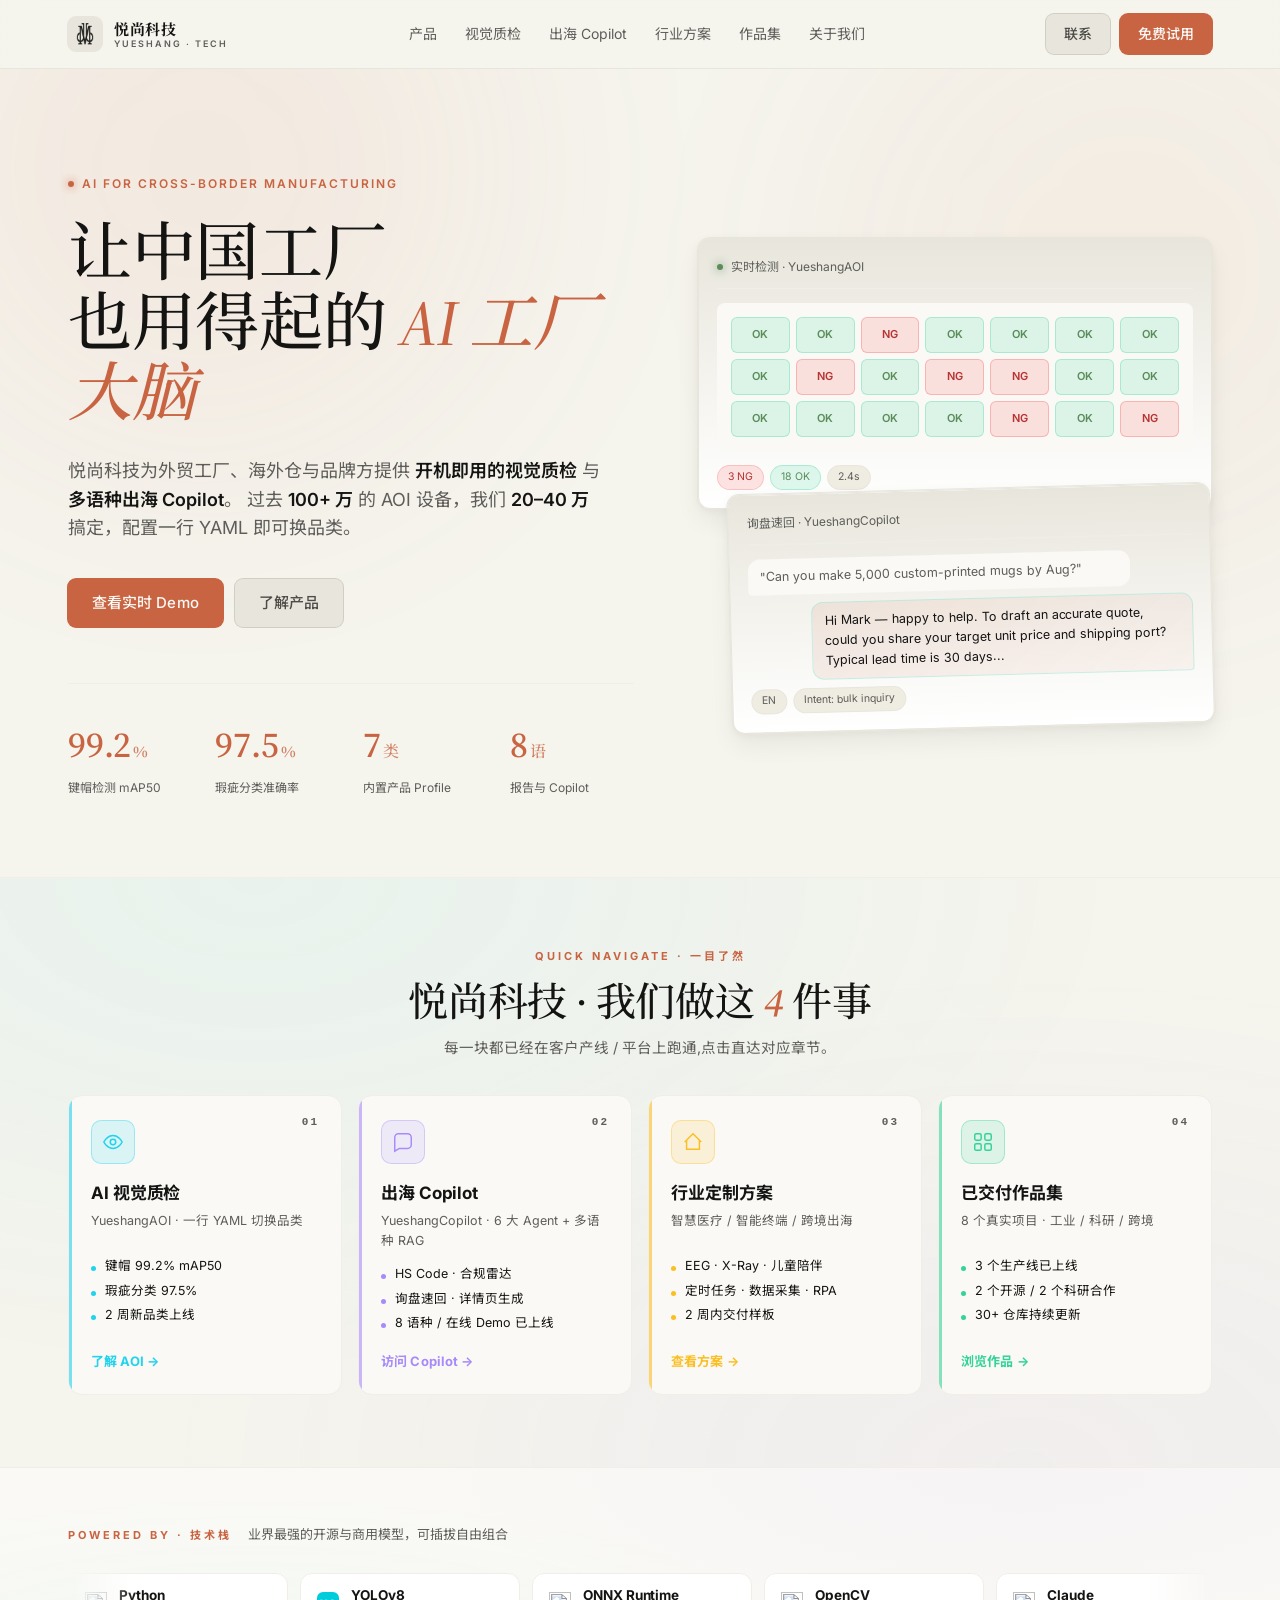
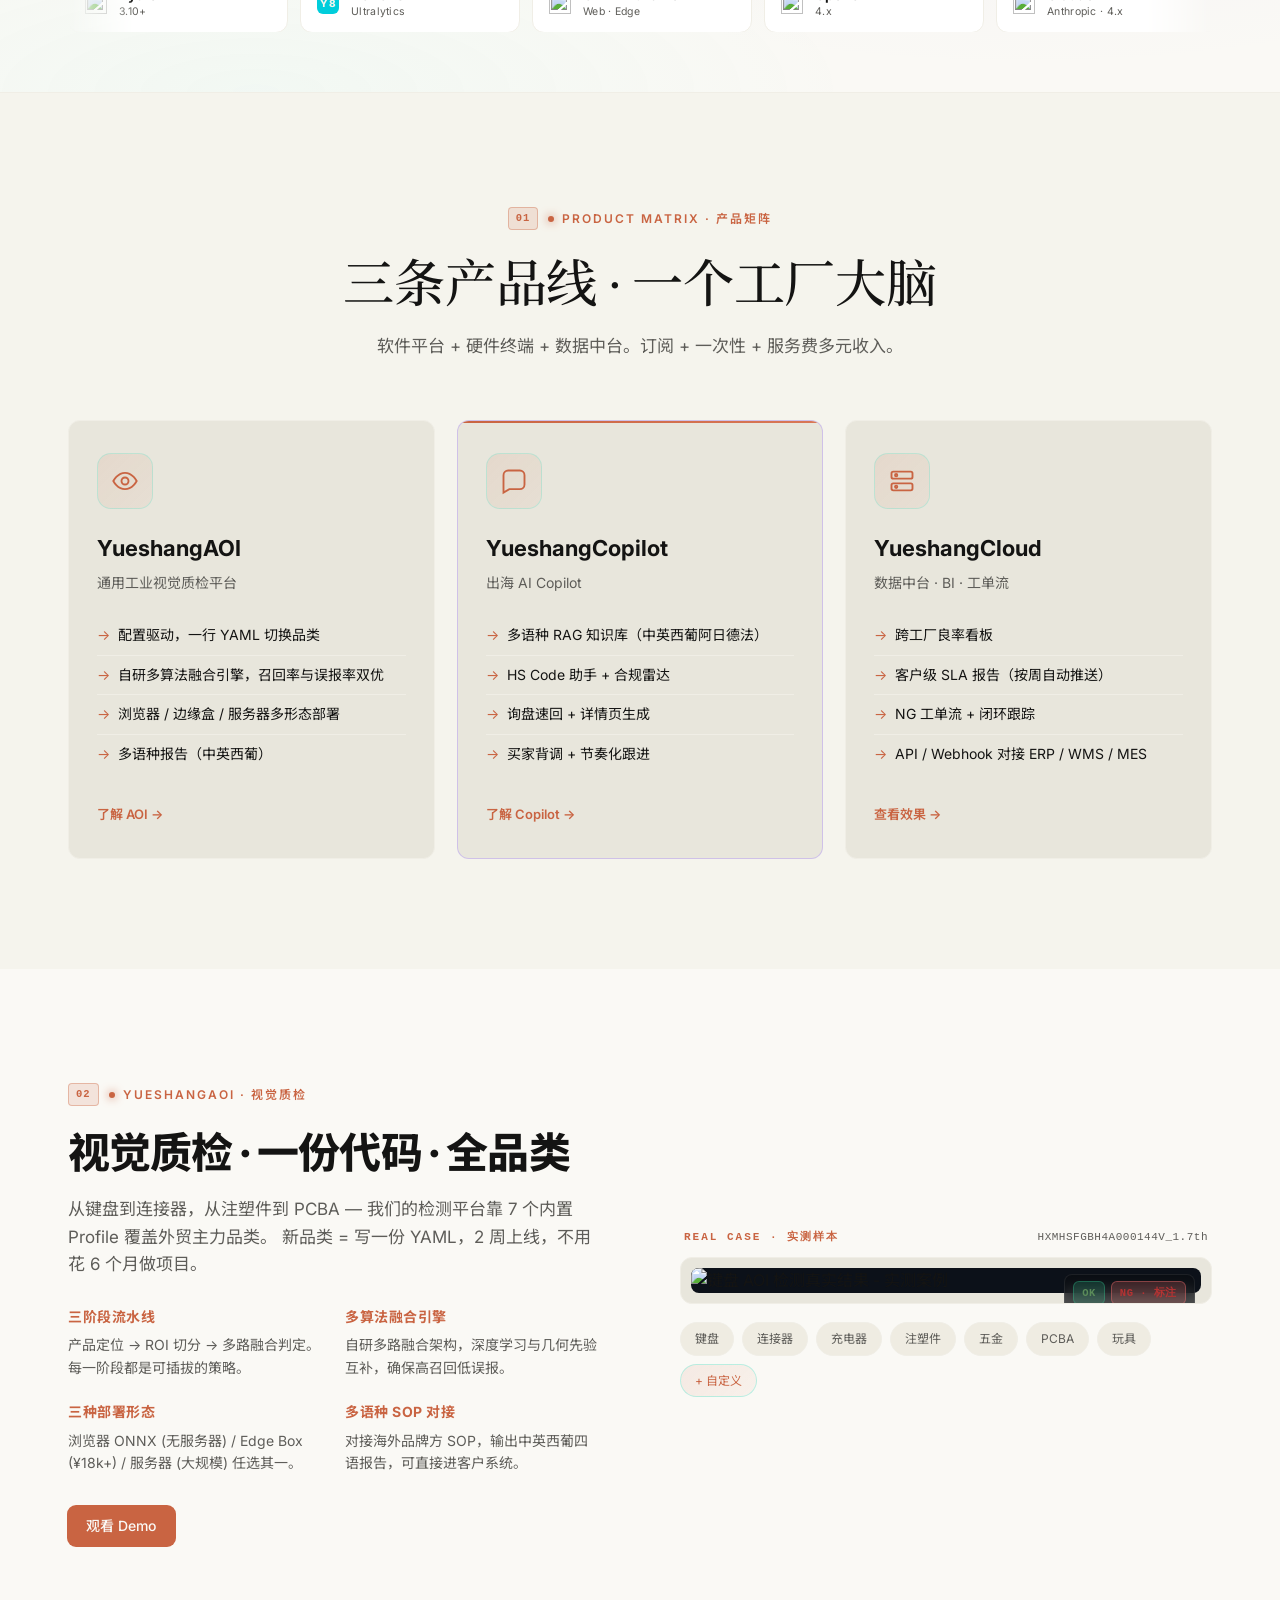
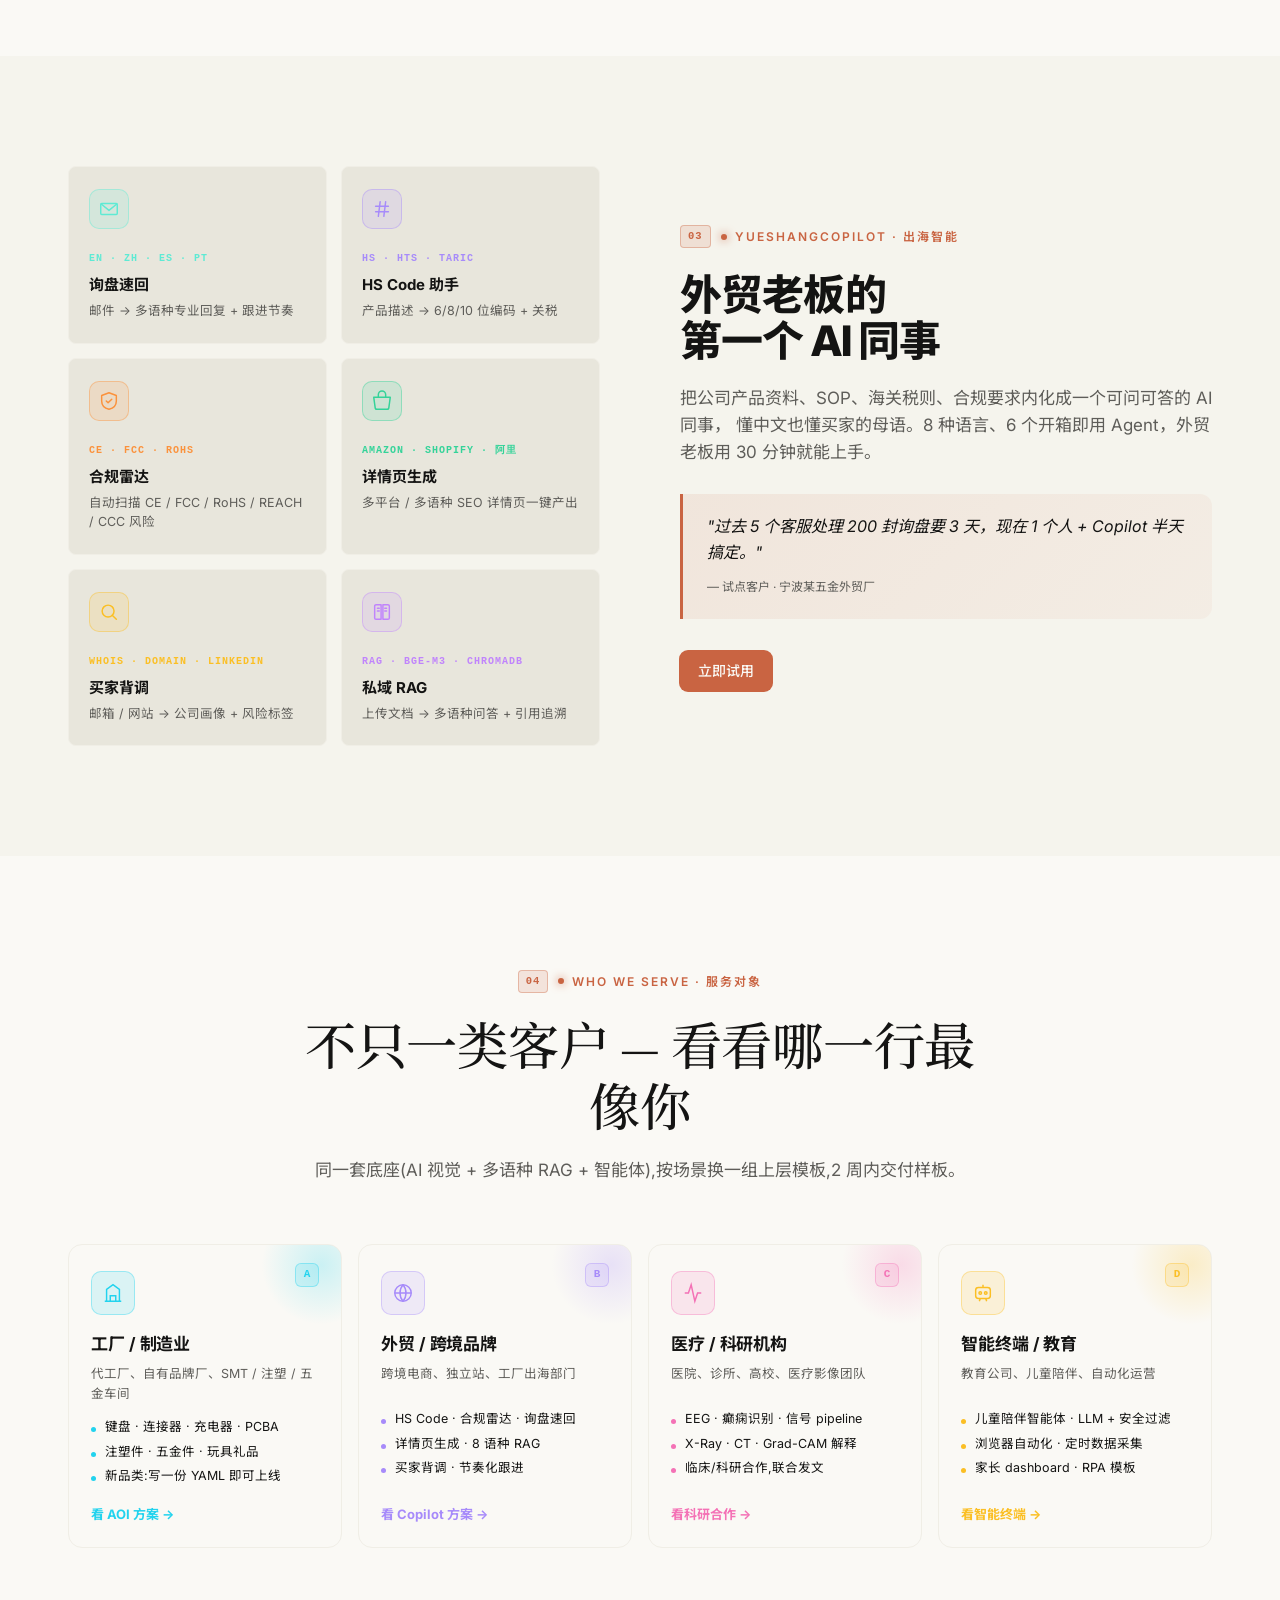
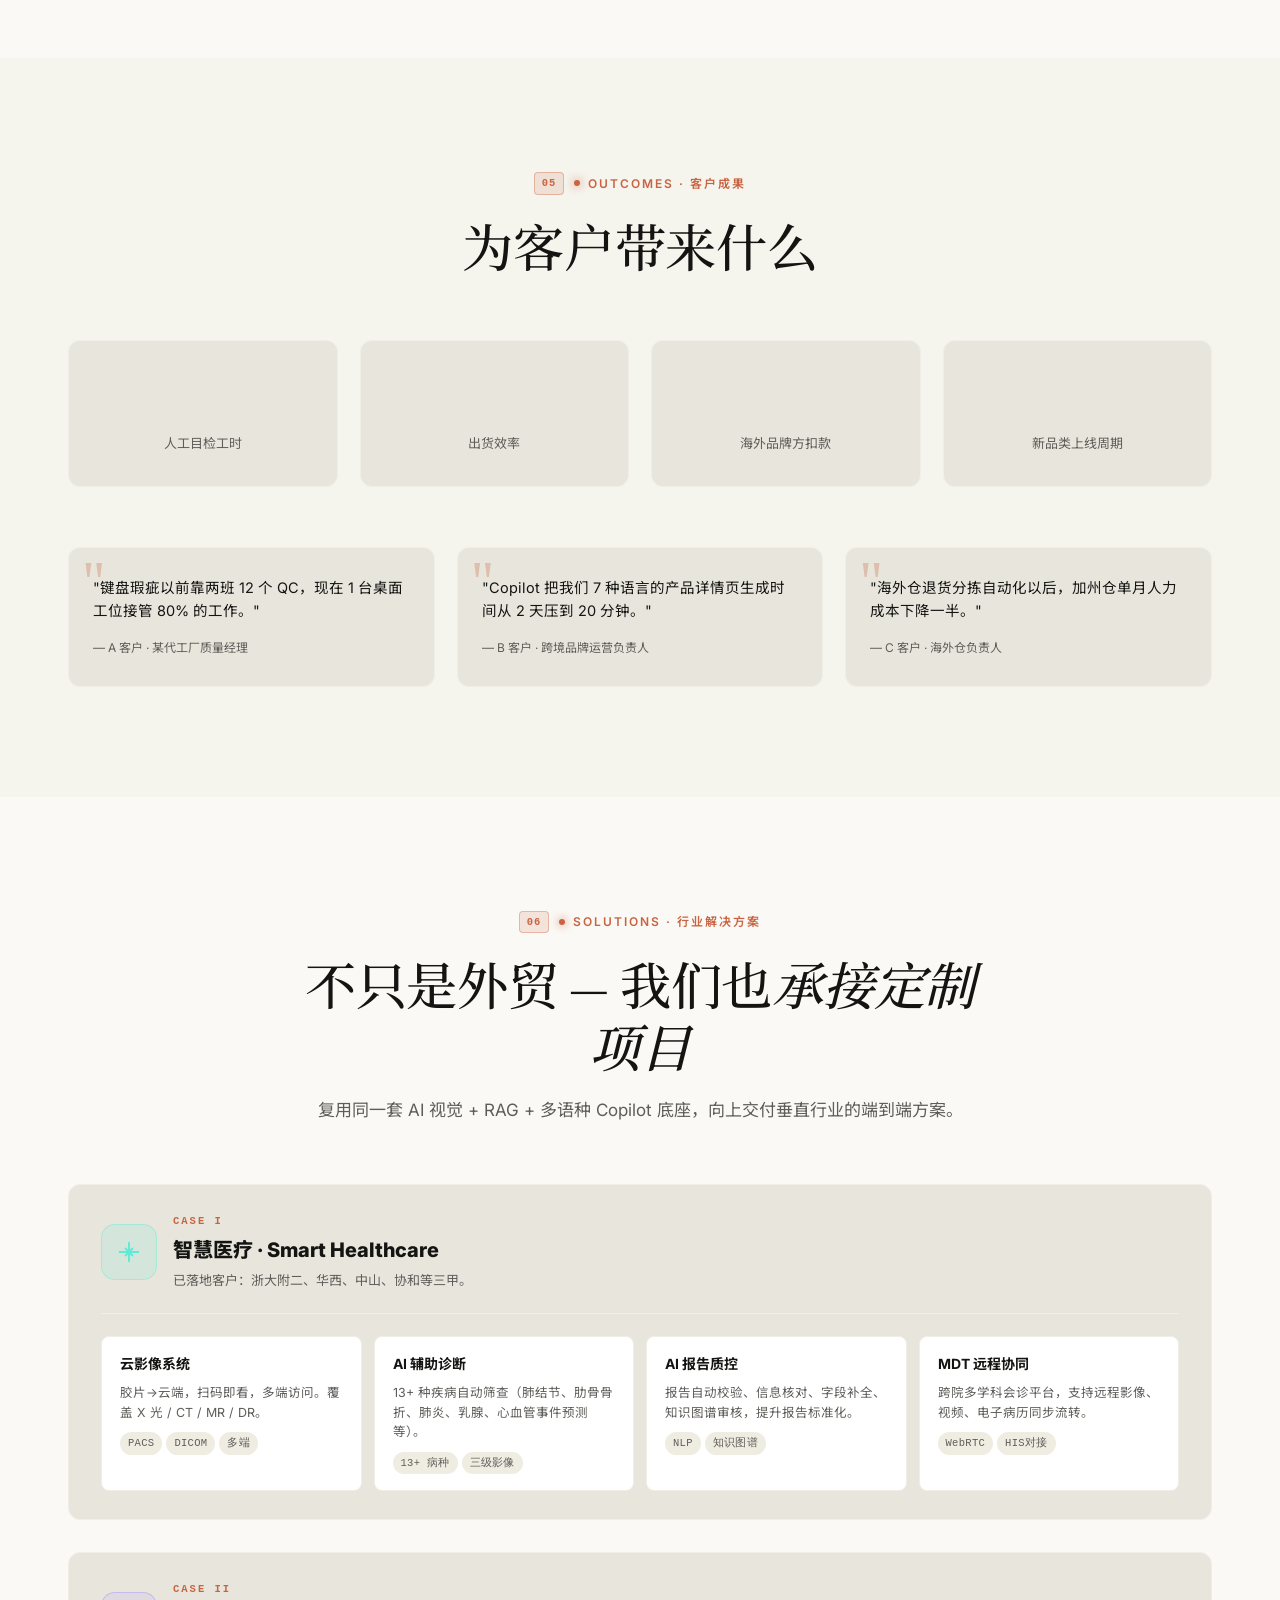
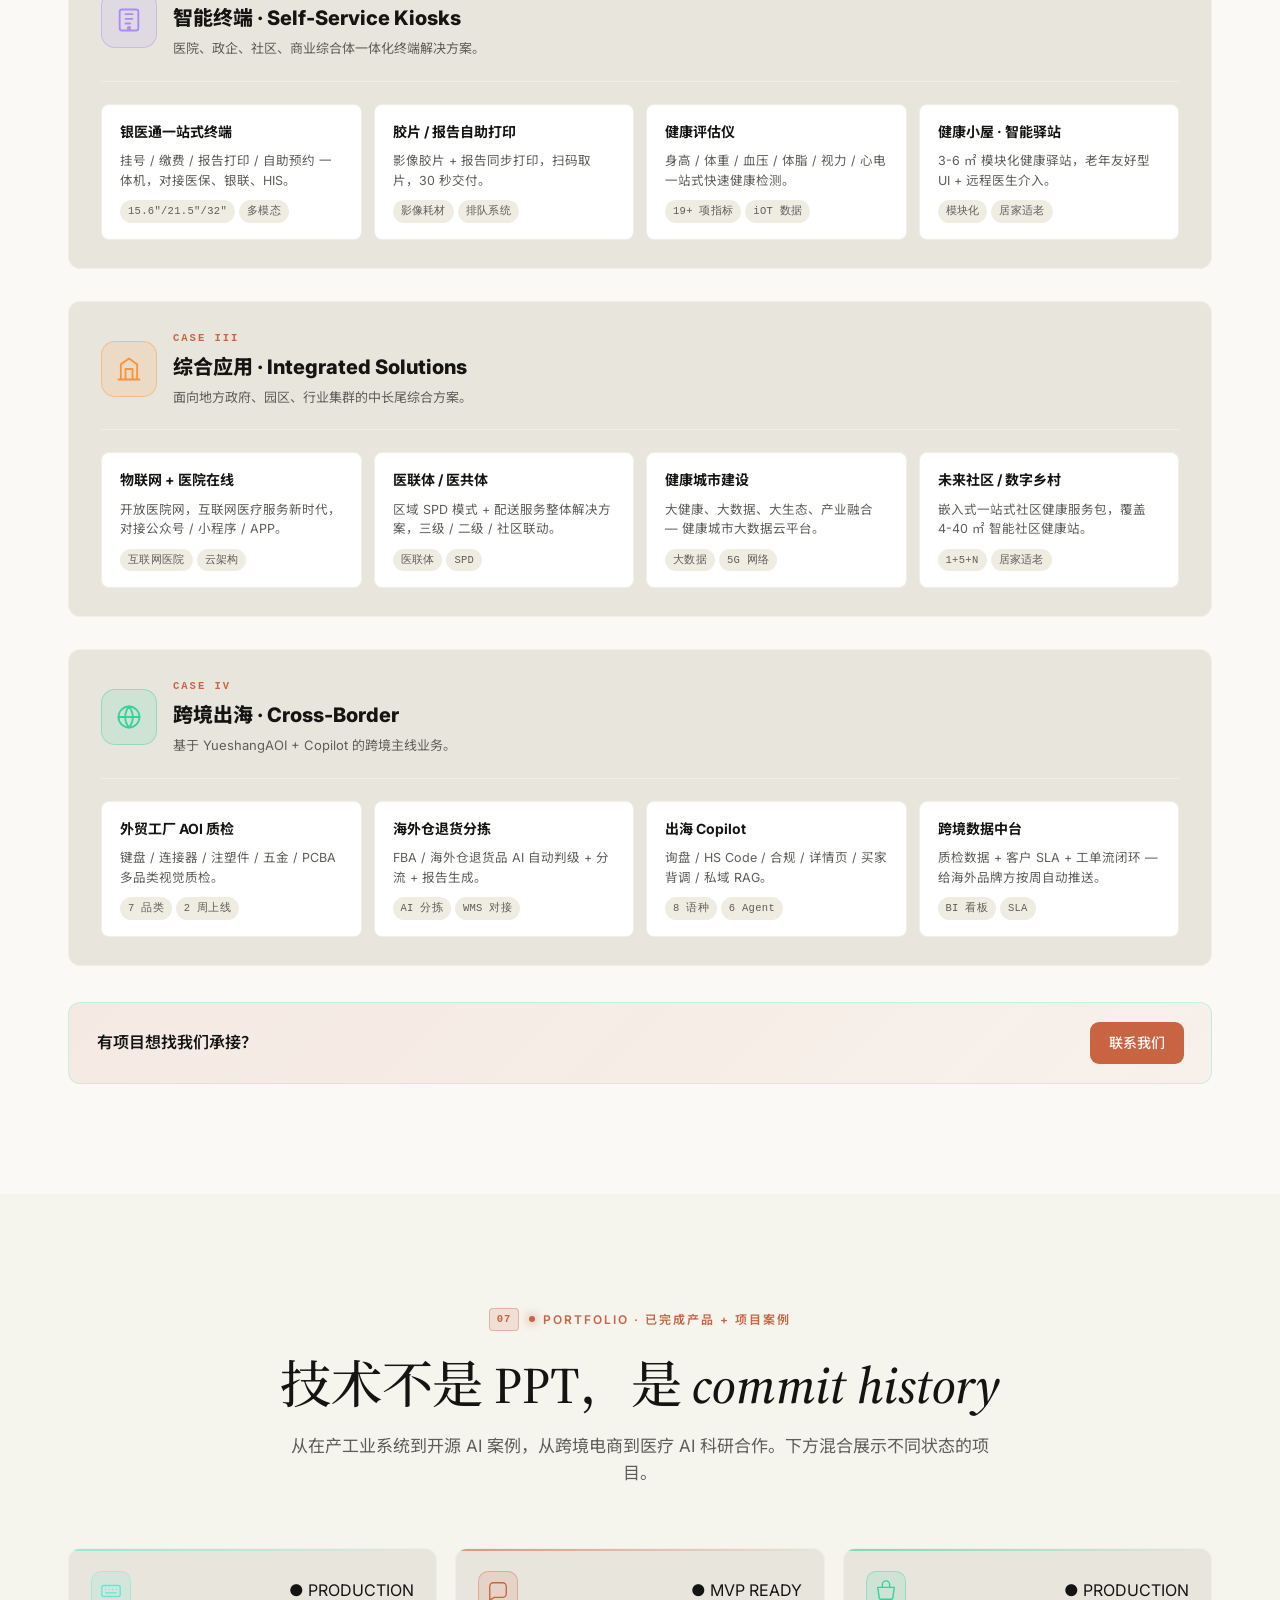
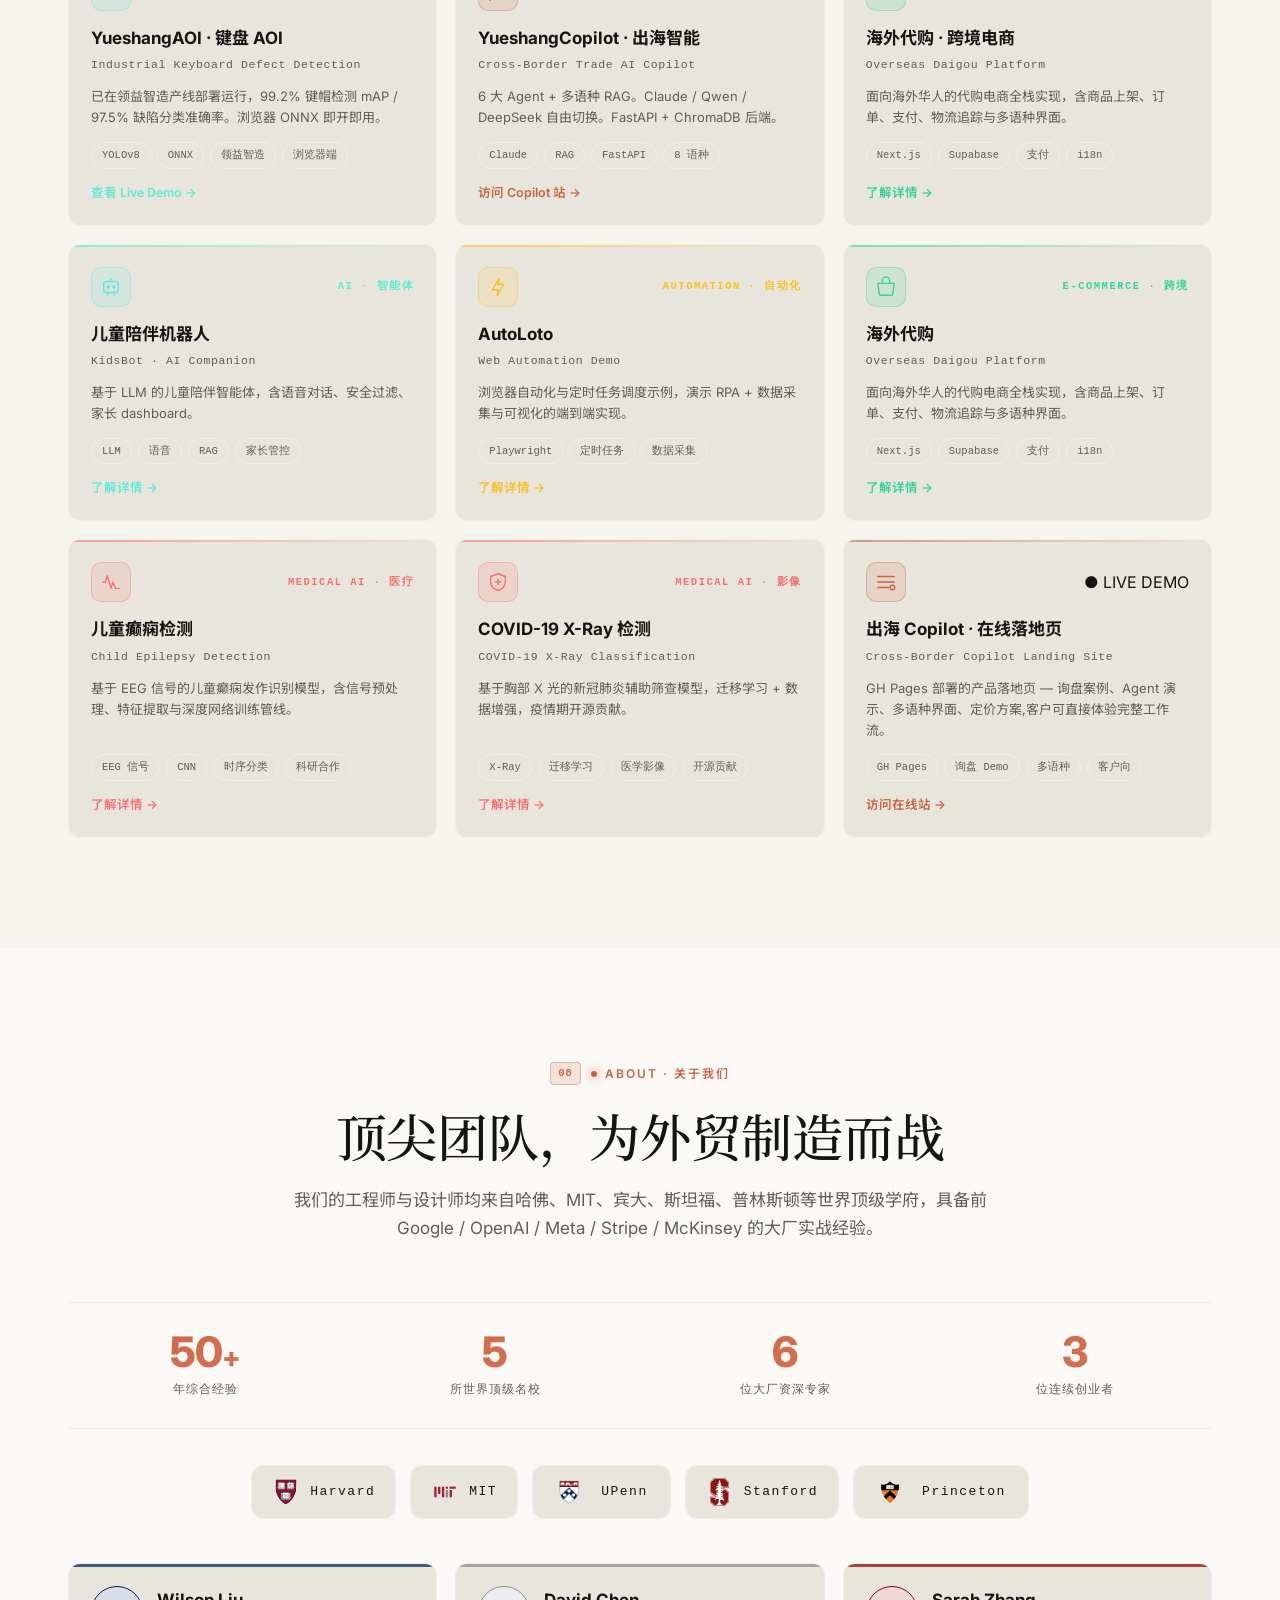
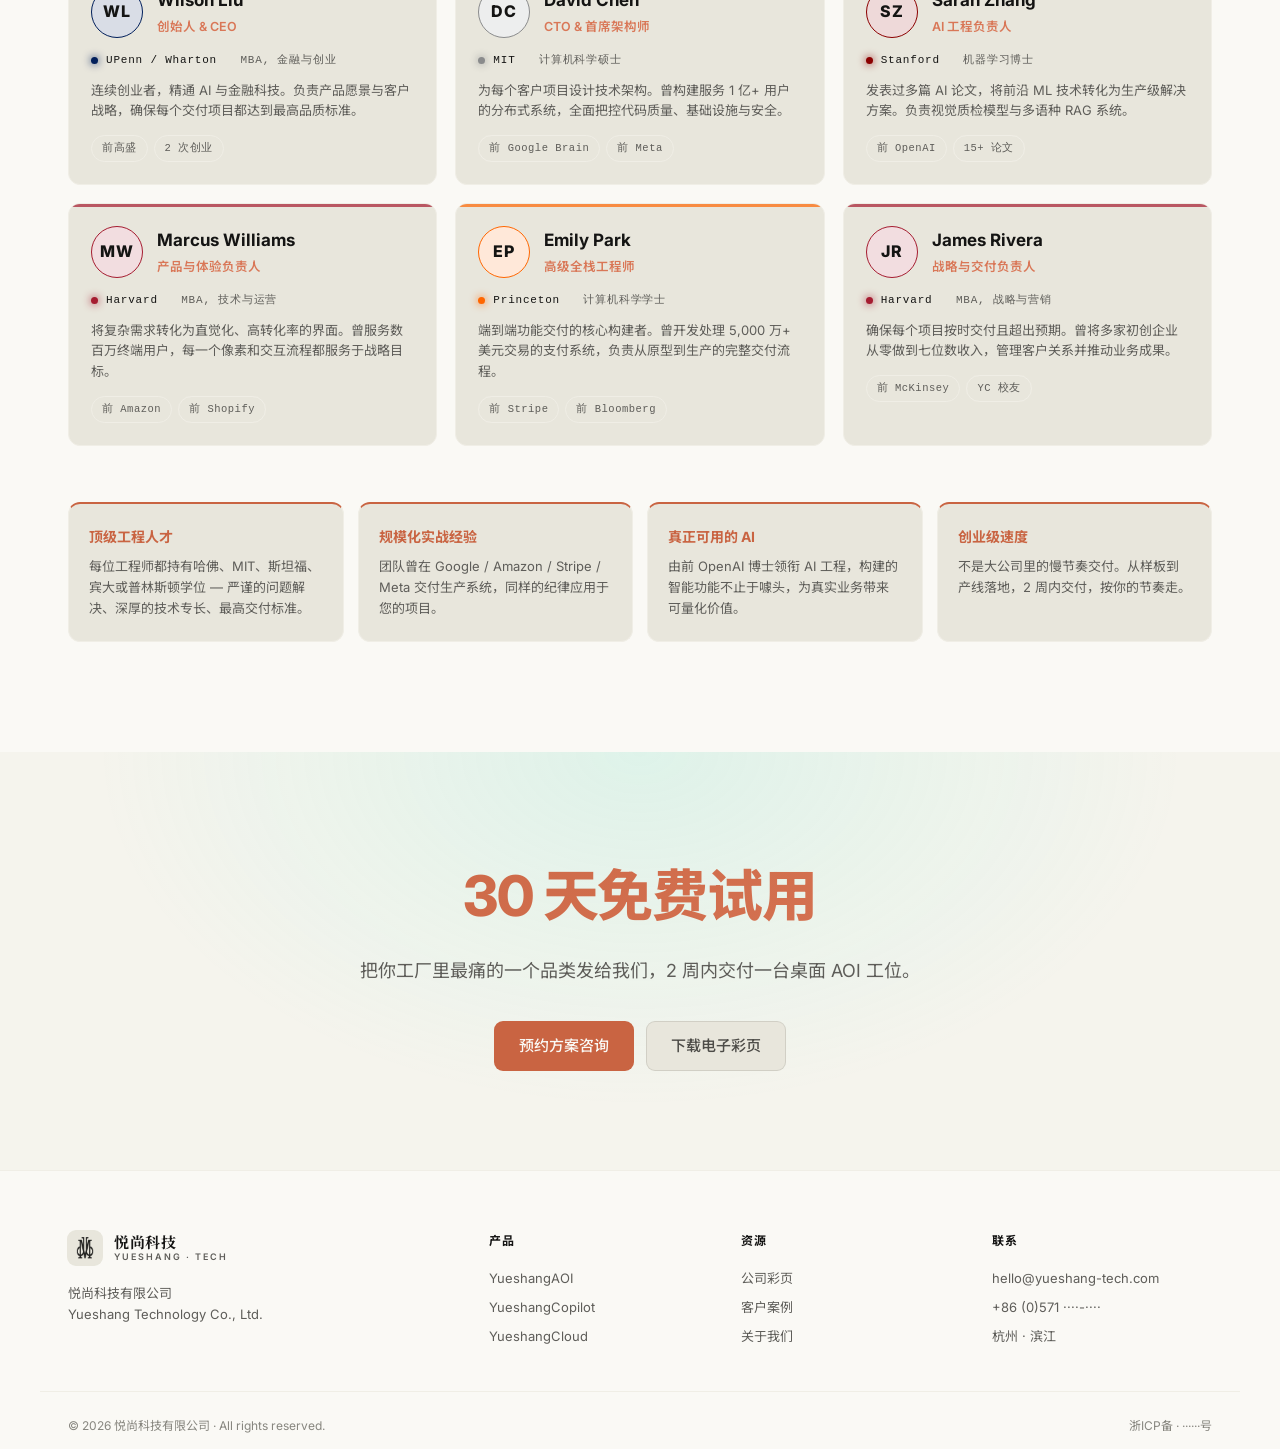
==== commit efaa1bf2: "feat(theme): switch from Vercel B&W to Anthropic Claude (warm parchment + 暖橘) Replaces Vercel's pure" ====
--- a/index.html
+++ b/index.html
@@ -7,7 +7,7 @@
   <meta name="description" content="悦尚科技 — 为外贸工厂和海外品牌方提供 AI 视觉质检 (YueshangAOI) 与出海智能 Copilot (YueshangCopilot) 的垂直方案商。" />
   <link rel="preconnect" href="https://fonts.googleapis.com" />
   <link rel="preconnect" href="https://fonts.gstatic.com" crossorigin />
-  <link href="https://fonts.googleapis.com/css2?family=Geist:wght@300;400;500;600;700&family=Geist+Mono:wght@400;500&family=Noto+Sans+SC:wght@400;500;700&display=swap" rel="stylesheet" />
+  <link href="https://fonts.googleapis.com/css2?family=Source+Serif+4:opsz,wght@8..60,400;8..60,500;8..60,600&family=Inter:wght@400;500;600;700&family=JetBrains+Mono:wght@400;500&family=Noto+Serif+SC:wght@400;500;700&family=Noto+Sans+SC:wght@400;500;700&display=swap" rel="stylesheet" />
   <link rel="stylesheet" href="styles.css" />
 </head>
 <body>
--- a/styles.css
+++ b/styles.css
@@ -4,42 +4,46 @@
    while keeping a unique gradient identity (cyan-violet aurora).
 ================================================================= */
 
-/* ----- Theme tokens (Linear-inspired) ----- */
+/* ----- Theme tokens (Anthropic Claude · 暖橘 parchment) ----- */
 :root {
-  /* Surfaces — darkness as the native medium */
-  --bg: #08090a;            /* marketing black */
-  --bg-2: #0f1011;          /* panel dark */
-  --bg-3: #191a1b;          /* level-3 surface */
-  --surface: #28282c;       /* secondary surface (hover) */
-  --surface-2: #1f2024;
-  --line: rgba(255,255,255,0.06);   /* border subtle (default) */
-  --line-2: rgba(255,255,255,0.10); /* border standard */
-
-  /* Text — never pure white */
-  --text: #f7f8f8;          /* primary */
-  --text-muted: #8a8f98;    /* tertiary */
-  --text-dim: #62666d;      /* quaternary */
-  --text-2: #d0d6e0;        /* silver-gray (body) */
-
-  /* The single chromatic accent */
-  --accent: #7170ff;        /* violet (interactive) */
-  --accent-2: #5e6ad2;      /* indigo (CTA bg) */
-  --accent-3: #828fff;      /* light violet (hover) */
-  --ok: #10b981;
-  --ng: #f87171;
-
-  /* Indigo-only gradient (Linear keeps single chroma) */
-  --gradient: linear-gradient(135deg, #5e6ad2 0%, #7170ff 100%);
-  --gradient-soft: linear-gradient(135deg, rgba(94,106,210,.14), rgba(113,112,255,.14));
-
-  --radius: 12px;     /* panel */
-  --radius-sm: 6px;   /* button / input */
-  --radius-card: 8px;
-  --shadow: 0 30px 80px -30px rgba(94,106,210,.35), 0 8px 24px rgba(0,0,0,.4);
-
-  --font-zh: "Noto Sans SC", "PingFang SC", "Microsoft YaHei", system-ui, sans-serif;
+  /* Surfaces — warm parchment paper, never digital */
+  --bg: #f5f4ed;            /* parchment canvas (light mode) */
+  --bg-2: #faf9f5;          /* ivory (cards/elevated) */
+  --bg-3: #ffffff;          /* pure white surface */
+  --surface: #e8e6dc;       /* warm sand (button bg) */
+  --surface-2: #efece2;
+  --line: #f0eee6;          /* border cream — barely visible */
+  --line-2: #e8e6dc;        /* border warm — section dividers */
+
+  /* Text — warm-toned, never cool */
+  --text: #141413;          /* anthropic near-black (warm olive tint) */
+  --text-muted: #5e5d59;    /* olive gray (secondary) */
+  --text-dim: #87867f;      /* stone gray (tertiary) */
+  --text-2: #4d4c48;        /* charcoal warm (body) */
+
+  /* Brand — terracotta + coral, the warm earthy accent */
+  --accent: #c96442;        /* terracotta brand */
+  --accent-2: #c96442;      /* CTA bg */
+  --accent-3: #d97757;      /* coral hover */
+  --accent-blue: #3898ec;   /* focus only */
+  --ok: #5b8c5a;            /* muted green */
+  --ng: #b53333;            /* warm crimson */
+
+  /* No traditional gradients — warm tonal stepping is the gradient */
+  --gradient: linear-gradient(135deg, #c96442 0%, #d97757 100%);
+  --gradient-soft: linear-gradient(135deg, rgba(201,100,66,.10), rgba(217,119,87,.06));
+
+  --radius: 12px;
+  --radius-sm: 8px;         /* Claude's comfortable radius */
+  --radius-card: 12px;
+  --shadow-ring: 0 0 0 1px #d1cfc5;  /* warm ring for buttons */
+  --shadow: 0 0 0 1px #e8e6dc, 0 2px 8px rgba(20,20,19,0.04), 0 12px 24px rgba(20,20,19,0.06);
+
+  --font-zh: "Noto Serif SC", "PingFang SC", "Microsoft YaHei", system-ui, serif;
+  --font-zh-sans: "Noto Sans SC", "PingFang SC", "Microsoft YaHei", system-ui, sans-serif;
   --font-en: "Inter", -apple-system, "Segoe UI", system-ui, sans-serif;
-  --font-mono: "JetBrains Mono", "Berkeley Mono", ui-monospace, "SF Mono", Menlo, monospace;
+  --font-serif: "Source Serif 4", Georgia, "Noto Serif SC", "Times New Roman", serif;
+  --font-mono: "JetBrains Mono", ui-monospace, "SF Mono", Menlo, monospace;
 }
 
 * { box-sizing: border-box; }
@@ -50,14 +54,13 @@
   margin: 0;
   background: var(--bg);
   color: var(--text);
-  font-family: var(--font-en), var(--font-zh);
-  font-feature-settings: "cv01", "ss03"; /* Linear's signature OpenType features */
+  font-family: var(--font-en), var(--font-zh-sans);
+  font-feature-settings: normal;
   -webkit-font-smoothing: antialiased;
   -moz-osx-font-smoothing: grayscale;
-  line-height: 1.5;
+  line-height: 1.6; /* Claude's relaxed reading rhythm */
   font-weight: 400;
   overflow-x: hidden;
-  letter-spacing: -0.011em; /* subtle tightening */
 }
 
 a { color: inherit; text-decoration: none; transition: color .15s ease; }
@@ -69,8 +72,8 @@
 .nav {
   position: sticky; top: 0; z-index: 50;
   backdrop-filter: blur(16px);
-  background: rgba(10,13,18,0.78);
-  border-bottom: 1px solid var(--line);
+  background: rgba(245,244,237,0.85); /* parchment with translucency */
+  border-bottom: 1px solid var(--line-2);
 }
 .nav__inner {
   display: flex; align-items: center; justify-content: space-between;
@@ -78,18 +81,18 @@
 }
 .brand { display: flex; align-items: center; gap: 12px; }
 .brand__mark {
-  width: 32px; height: 32px;
-  background: rgba(255,255,255,0.04);
-  border: 1px solid var(--line-2);
-  border-radius: 6px;
+  width: 34px; height: 34px;
+  background: var(--surface);
+  border-radius: 8px;
   display: flex; align-items: center; justify-content: center;
   flex: 0 0 auto;
+  box-shadow: 0 0 0 1px var(--line-2);
 }
 .brand__mark img {
   width: 22px; height: 22px;
   object-fit: contain;
-  filter: brightness(0) invert(1);
-  opacity: 0.95;
+  filter: brightness(0); /* dark on warm sand */
+  opacity: 0.85;
 }
 .brand__text { display: flex; flex-direction: column; line-height: 1; }
 .brand__zh { font-family: var(--font-zh); font-size: 15px; font-weight: 700; letter-spacing: 0.5px; }
@@ -103,30 +106,30 @@
   .nav__links { display: none; }
 }
 
-/* =============== BUTTONS (Linear-style) =============== */
+/* =============== BUTTONS (Claude-style · 暖橘 + warm sand) =============== */
 .btn {
   display: inline-flex; align-items: center; justify-content: center;
-  height: 36px; padding: 0 16px;
-  border-radius: 6px; /* Linear's comfortable radius */
-  font-size: 13px; font-weight: 510; /* signature weight */
-  letter-spacing: -0.011em;
+  height: 40px; padding: 0 18px;
+  border-radius: 8px; /* Claude's comfortable radius */
+  font-size: 14px; font-weight: 500;
+  letter-spacing: 0.005em;
   cursor: pointer; user-select: none;
-  transition: transform .15s ease, background .15s ease, border-color .15s ease, box-shadow .15s ease;
-}
-.btn--lg { height: 44px; padding: 0 22px; font-size: 14px; }
+  border: 0;
+  transition: transform .18s ease, background .18s ease, box-shadow .18s ease, color .18s ease;
+}
+.btn--lg { height: 48px; padding: 0 24px; font-size: 15px; }
 .btn--solid {
-  background: var(--accent-2); /* brand indigo, no rainbow gradient */
-  color: #ffffff;
-  border: 1px solid color-mix(in srgb, var(--accent-2) 80%, white);
-  box-shadow: 0 1px 0 0 rgba(255,255,255,0.10) inset, 0 4px 14px -4px rgba(94,106,210,0.50);
-}
-.btn--solid:hover { background: var(--accent); transform: translateY(-1px); color: #ffffff; }
+  background: var(--accent); /* terracotta */
+  color: #faf9f5; /* ivory */
+  box-shadow: 0 0 0 1px var(--accent);
+}
+.btn--solid:hover { background: var(--accent-3); color: #faf9f5; transform: translateY(-1px); box-shadow: 0 0 0 1px var(--accent-3), 0 6px 14px -6px rgba(201,100,66,0.35); }
 .btn--ghost {
-  background: rgba(255,255,255,0.02);
+  background: var(--surface); /* warm sand */
   color: var(--text-2);
-  border: 1px solid var(--line-2);
-}
-.btn--ghost:hover { background: rgba(255,255,255,0.05); color: var(--text); }
+  box-shadow: 0 0 0 1px #d1cfc5;
+}
+.btn--ghost:hover { background: var(--bg-3); box-shadow: 0 0 0 1px #c2c0b6; color: var(--text); }
 
 /* =============== HERO =============== */
 .hero {
@@ -150,8 +153,8 @@
   opacity: 0.5;
   pointer-events: none;
 }
-.hero__glow--a { top: -200px; left: -100px; background: rgba(94,106,210,0.35); }
-.hero__glow--b { top: -100px; right: -150px; background: rgba(113,112,255,0.30); }
+.hero__glow--a { top: -200px; left: -100px; background: rgba(217,119,87,0.16); }
+.hero__glow--b { top: -100px; right: -150px; background: rgba(201,100,66,0.10); }
 
 .hero__inner {
   position: relative;
@@ -188,16 +191,18 @@
 }
 
 .hero__title {
-  font-size: clamp(40px, 5.5vw, 68px);
-  line-height: 1.00;
-  font-weight: 510; /* Linear's signature */
-  letter-spacing: -0.022em; /* aggressive negative tracking at display sizes */
-  margin: 0 0 24px;
+  font-family: var(--font-serif);
+  font-size: clamp(40px, 5.6vw, 64px);
+  line-height: 1.10; /* Claude's tight-but-not-compressed */
+  font-weight: 500; /* Claude's single serif weight */
+  letter-spacing: -0.005em;
+  margin: 0 0 28px;
   color: var(--text);
 }
 .hero__title em {
-  font-style: normal;
-  color: var(--accent); /* single chromatic accent — drop the rainbow gradient */
+  font-style: italic; /* serif italic carries its own weight */
+  color: var(--accent); /* terracotta */
+  font-weight: 500;
 }
 .hero__sub {
   font-size: 18px; color: var(--text-muted);
@@ -217,10 +222,11 @@
 @media (max-width: 600px) { .hero__stats { grid-template-columns: repeat(2, 1fr); } }
 
 .stat__num {
-  font-size: 32px; font-weight: 510;
-  letter-spacing: -0.022em;
-  color: var(--text);
-  font-feature-settings: "cv01", "ss03", "tnum";
+  font-family: var(--font-serif);
+  font-size: 36px; font-weight: 500;
+  letter-spacing: -0.005em;
+  color: var(--accent); /* terracotta accents the numbers */
+  font-feature-settings: "tnum";
 }
 .stat__num .unit { font-size: 16px; margin-left: 2px; opacity: 0.8; }
 .stat__label { font-size: 12px; color: var(--text-muted); margin-top: 4px; }
@@ -314,14 +320,16 @@
   margin-bottom: 12px;
 }
 .compass__title {
-  font-size: clamp(26px, 3.4vw, 38px);
-  font-weight: 510;
-  letter-spacing: -0.022em;
+  font-family: var(--font-serif);
+  font-size: clamp(26px, 3.4vw, 40px);
+  font-weight: 500;
+  letter-spacing: -0.005em;
+  line-height: 1.20;
   margin: 0 0 10px;
   color: var(--text);
 }
 .compass__title em {
-  font-style: normal;
+  font-style: italic;
   color: var(--accent);
 }
 .compass__sub {
@@ -581,9 +589,11 @@
 .section--alt { background: var(--bg-2); }
 .section__head { text-align: center; max-width: 720px; margin: 0 auto 60px; }
 .section__title {
-  font-size: clamp(32px, 4vw, 48px);
-  font-weight: 510;
-  letter-spacing: -0.022em;
+  font-family: var(--font-serif);
+  font-size: clamp(32px, 4vw, 52px);
+  font-weight: 500;
+  letter-spacing: -0.005em;
+  line-height: 1.20;
   margin: 0 0 16px;
 }
 .section__sub { color: var(--text-muted); font-size: 17px; }
@@ -1072,8 +1082,9 @@
   text-align: center;
 }
 .metric__num {
-  font-size: 44px; font-weight: 510;
-  letter-spacing: -0.022em;
+  font-family: var(--font-serif);
+  font-size: 48px; font-weight: 500;
+  letter-spacing: -0.005em;
   color: var(--accent);
   background: none;
   -webkit-background-clip: text; background-clip: text;
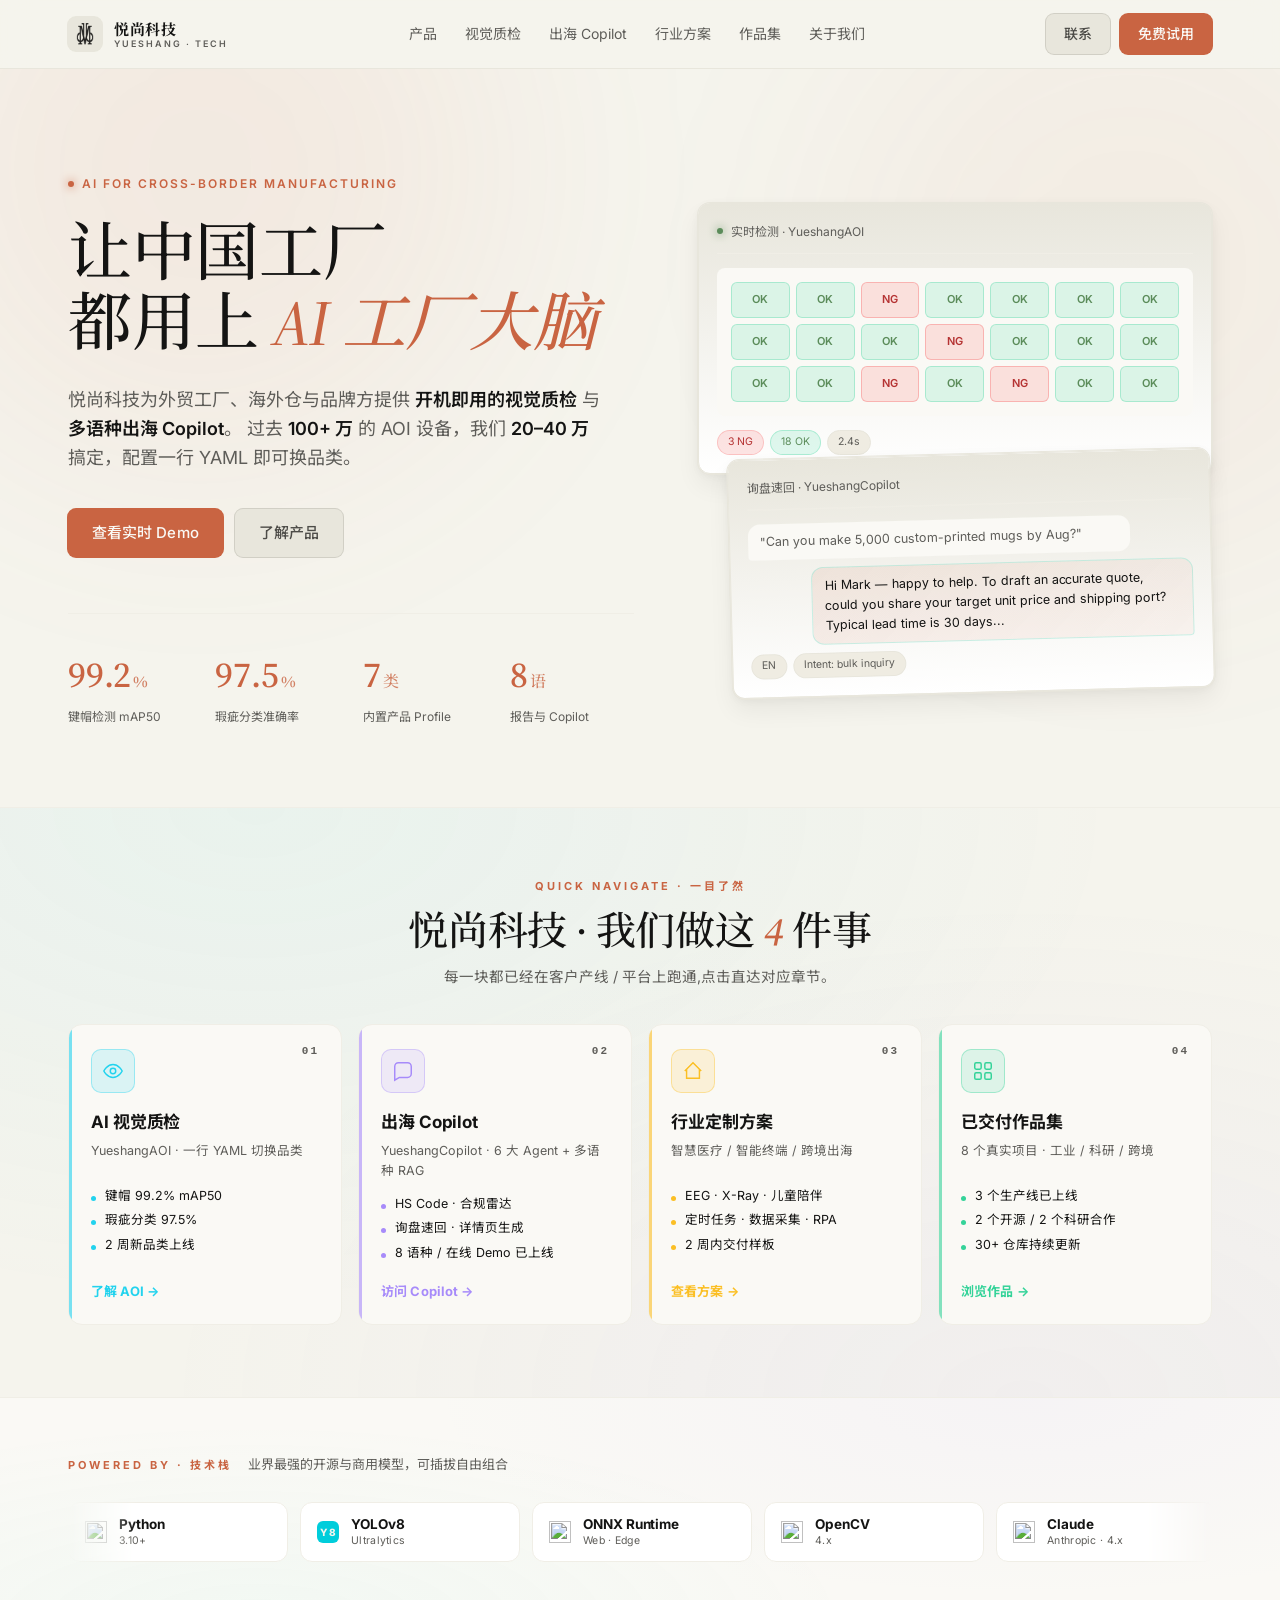
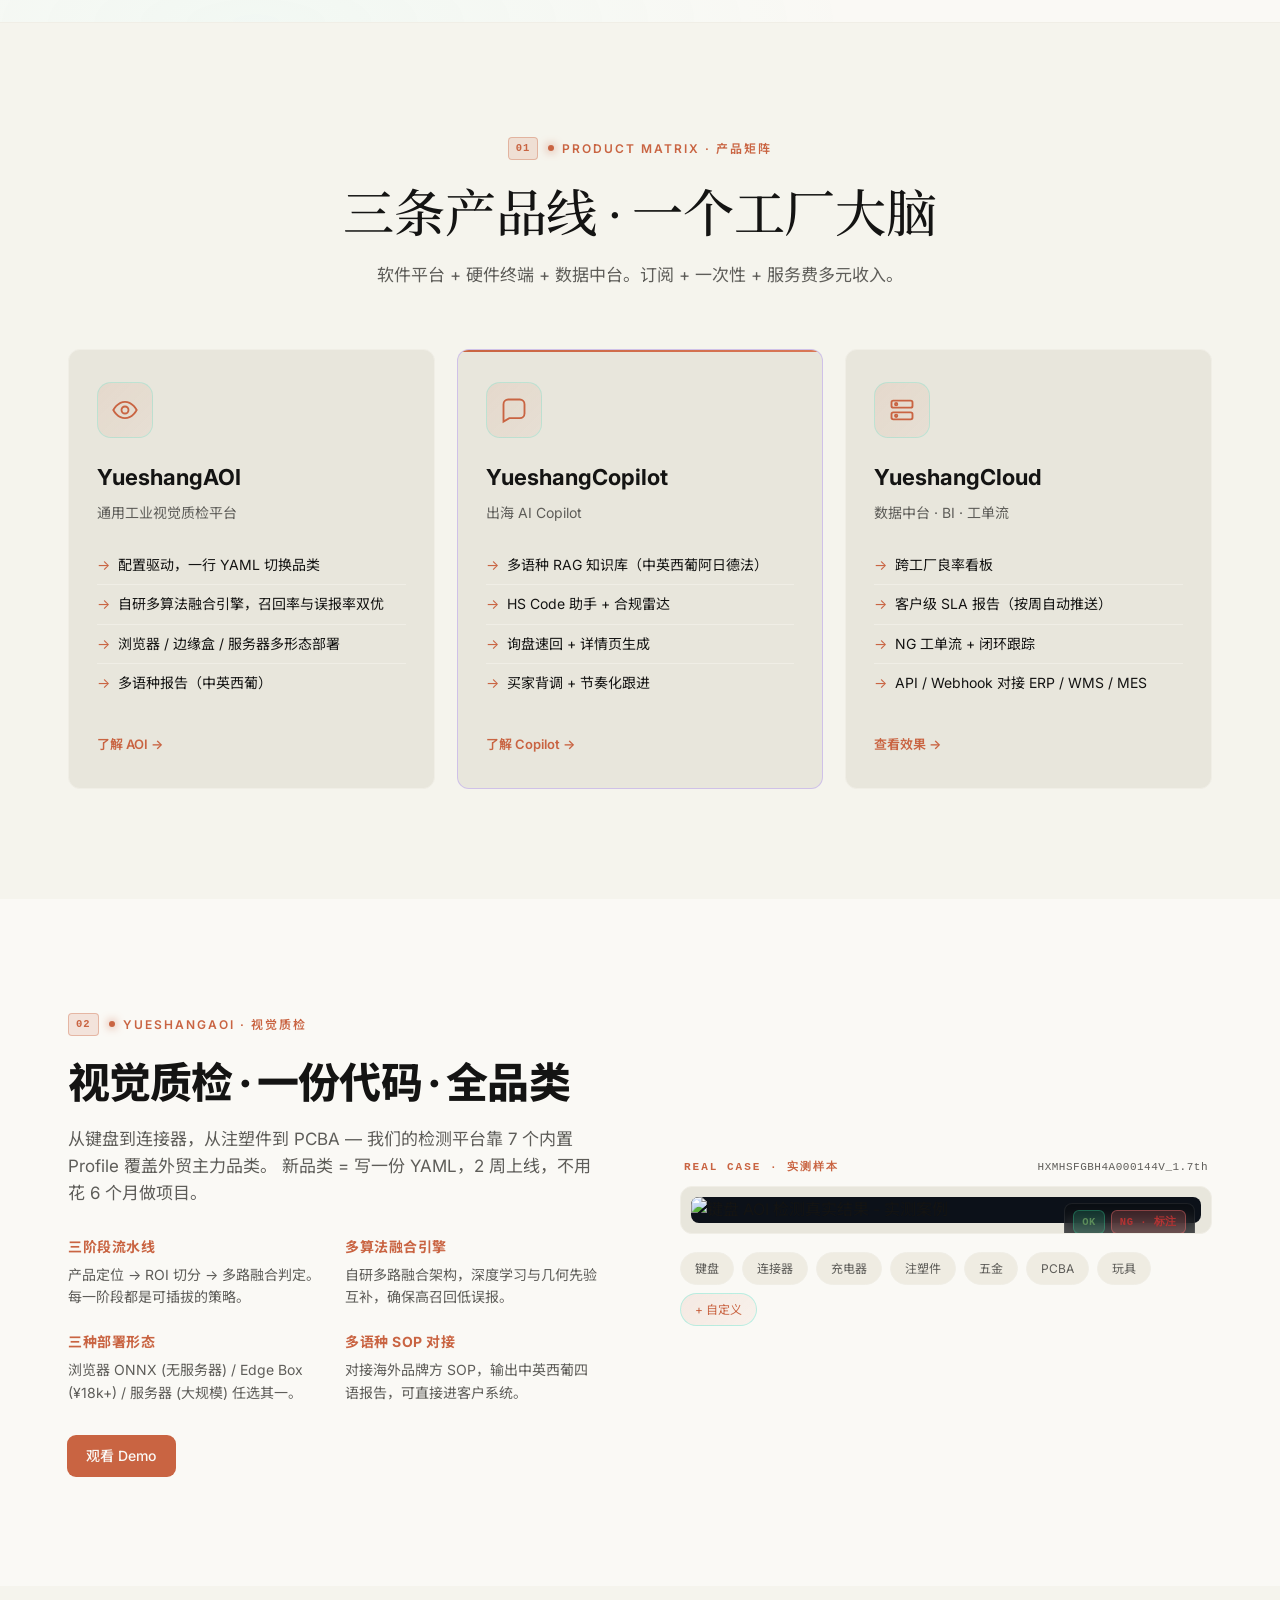
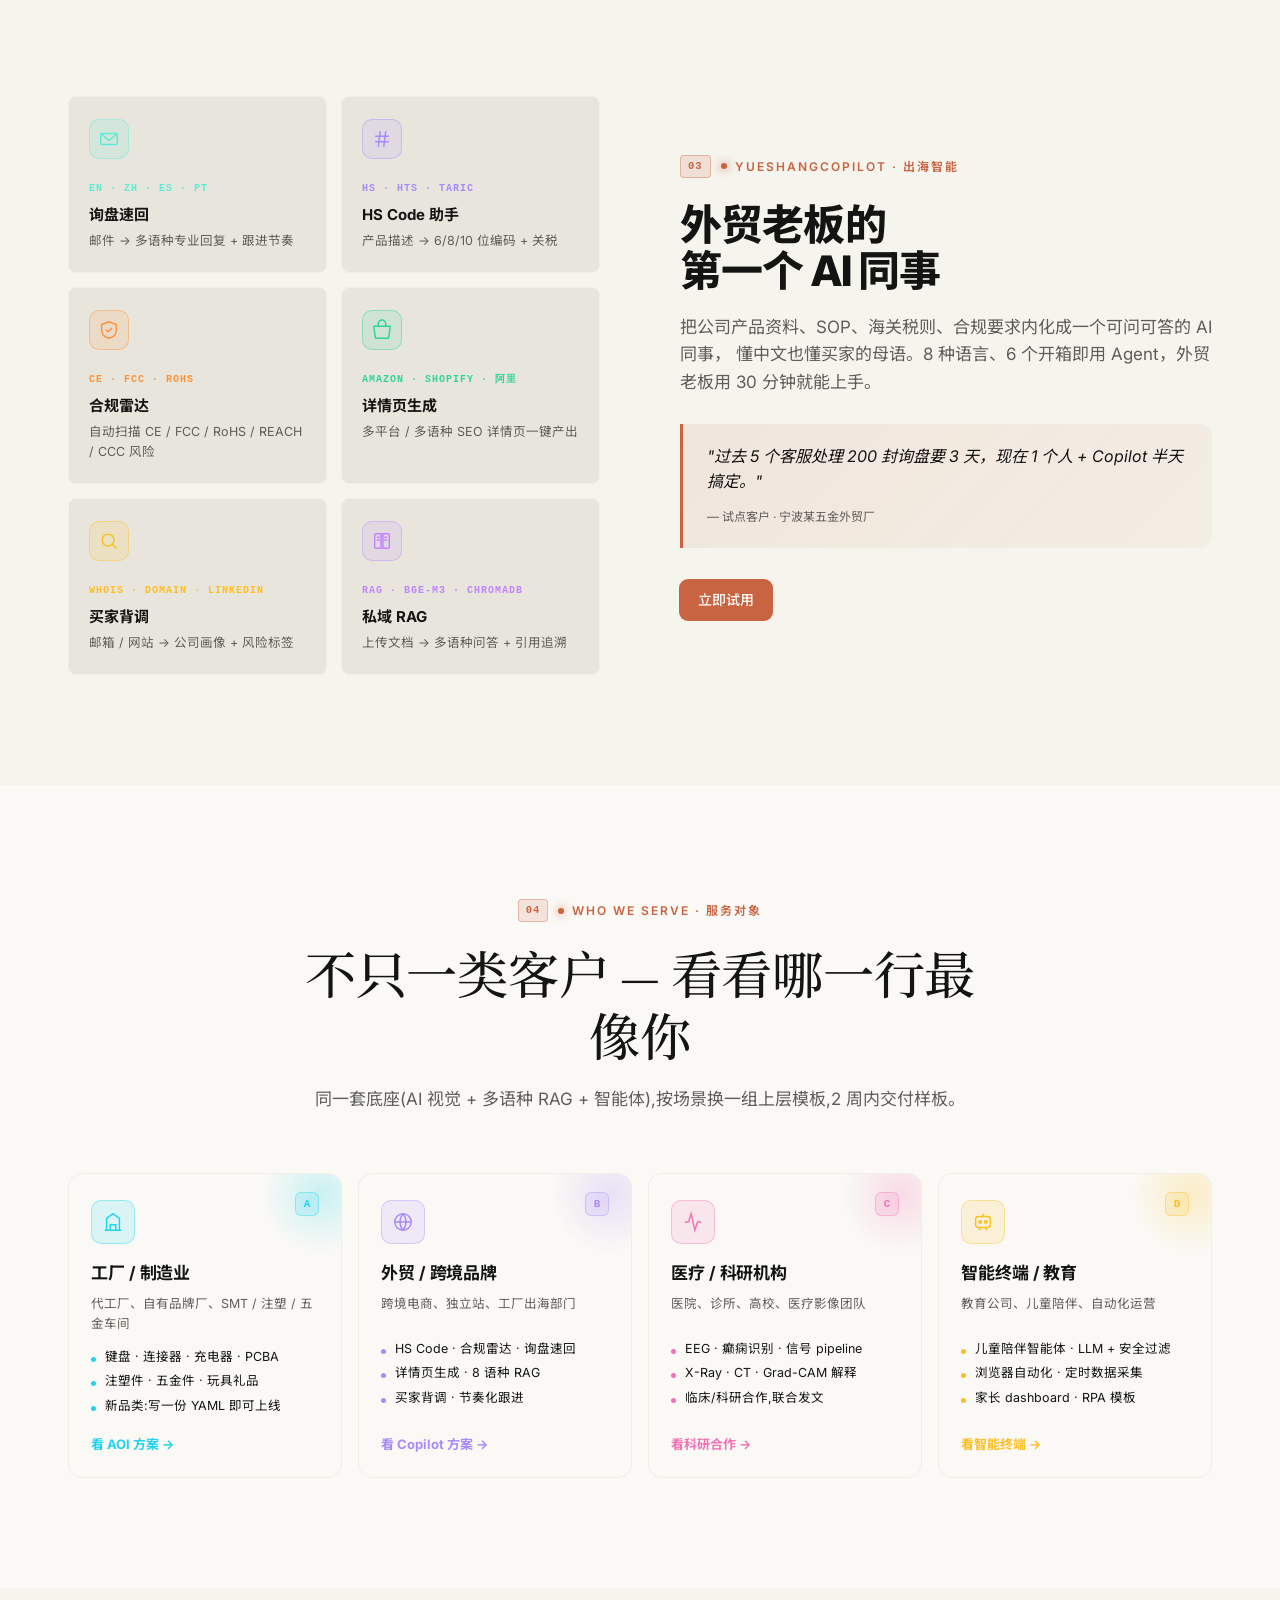
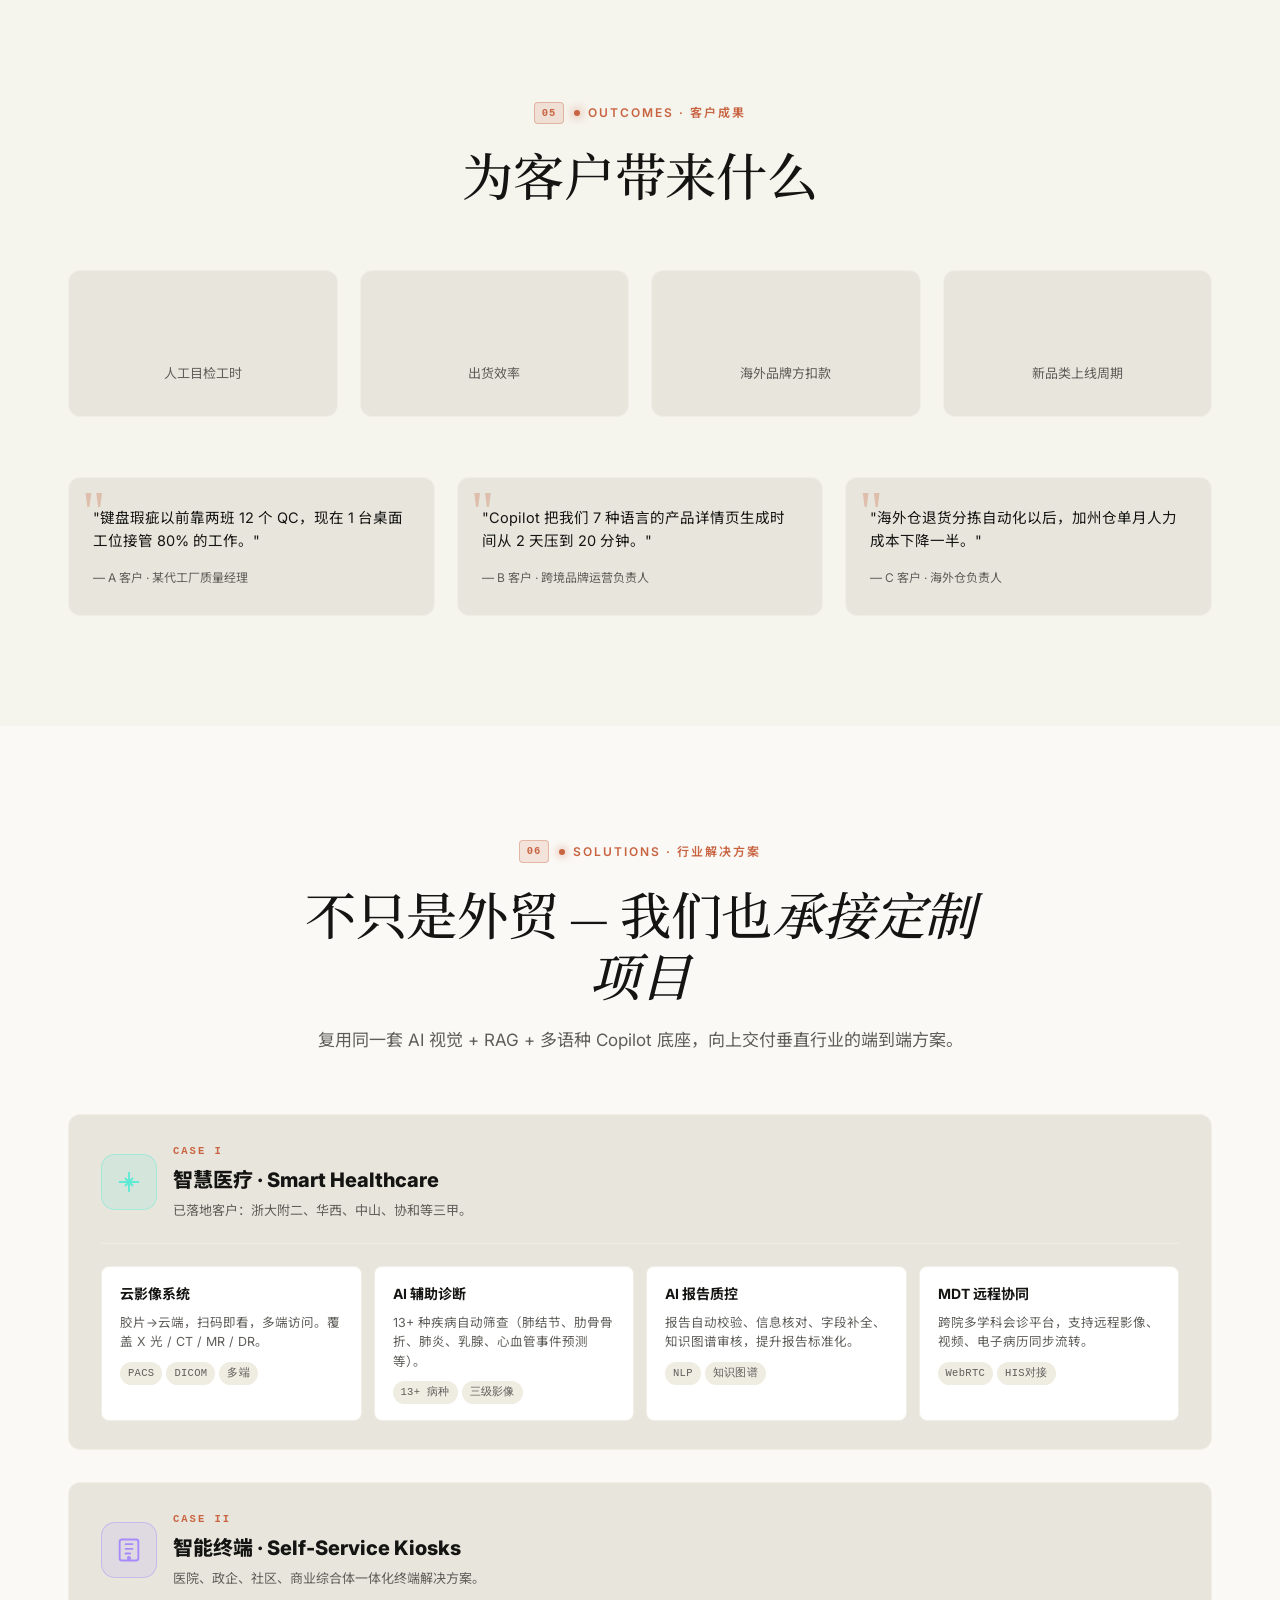
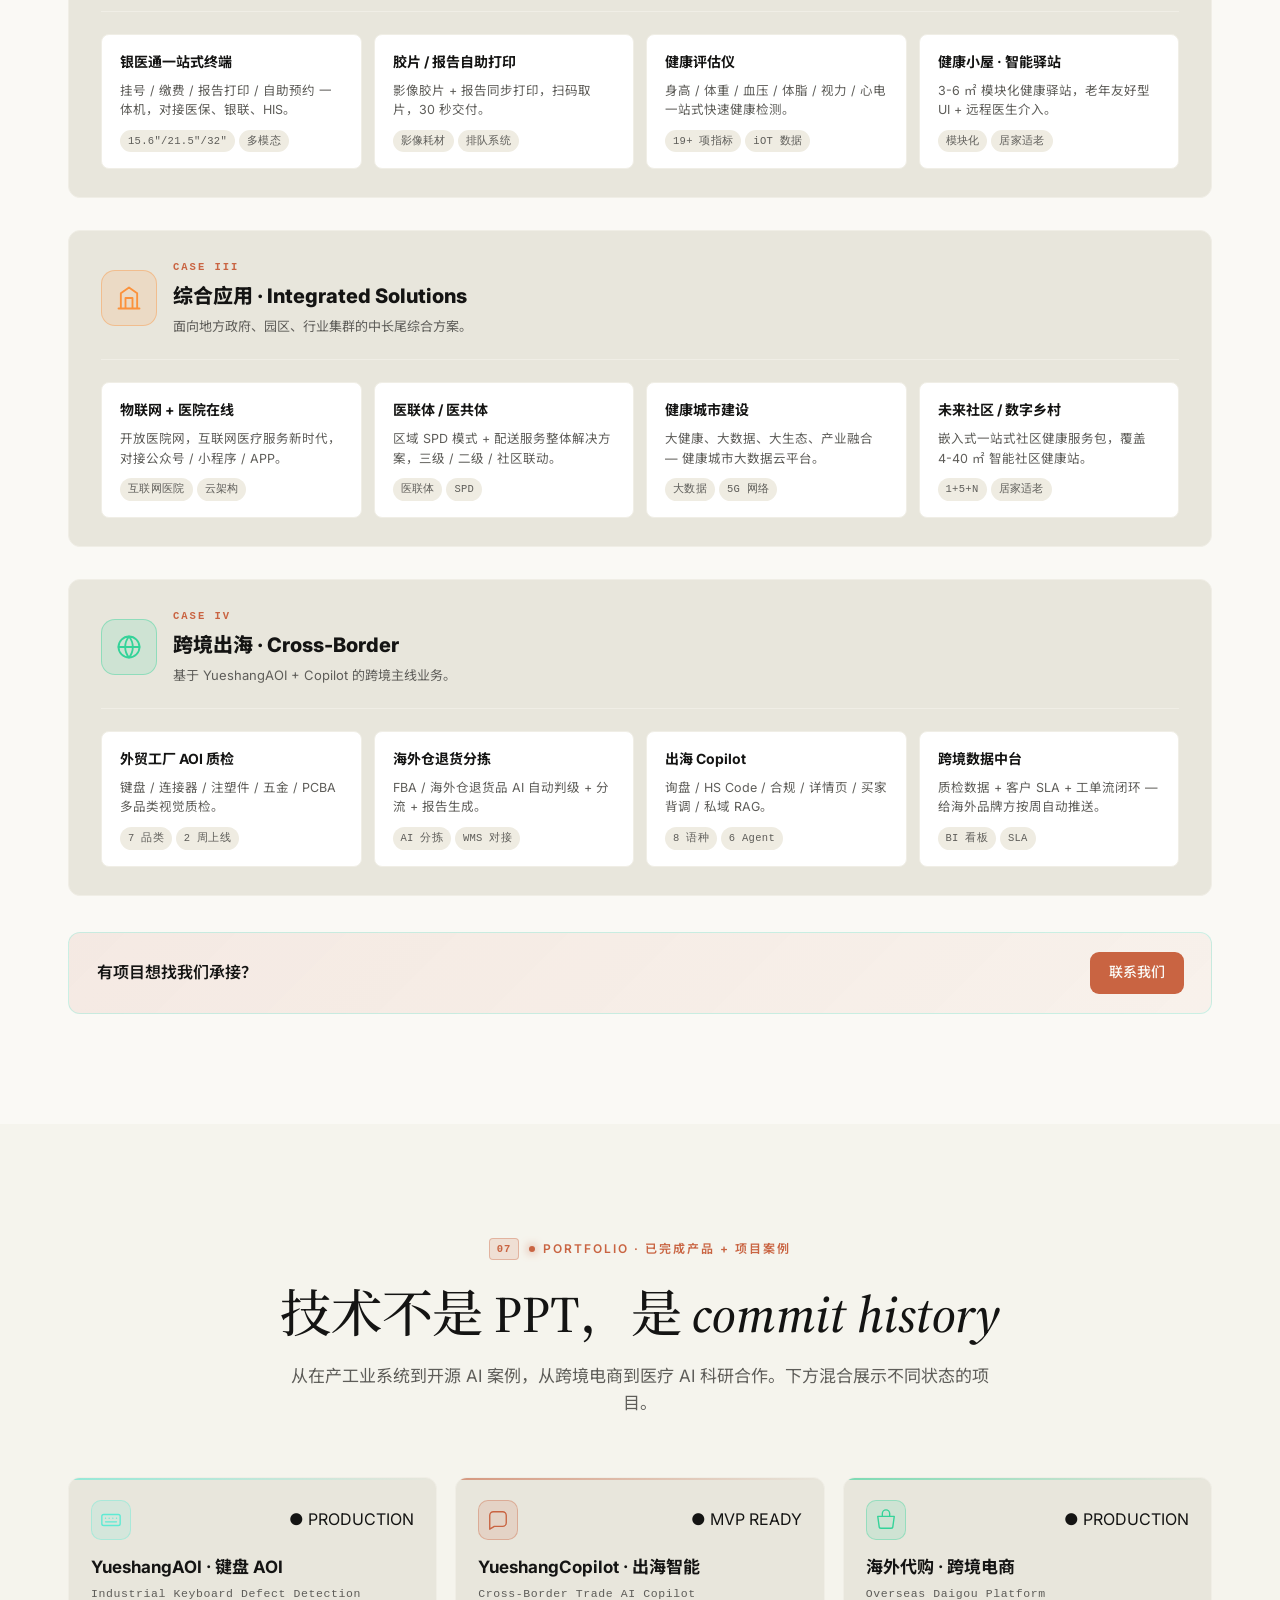
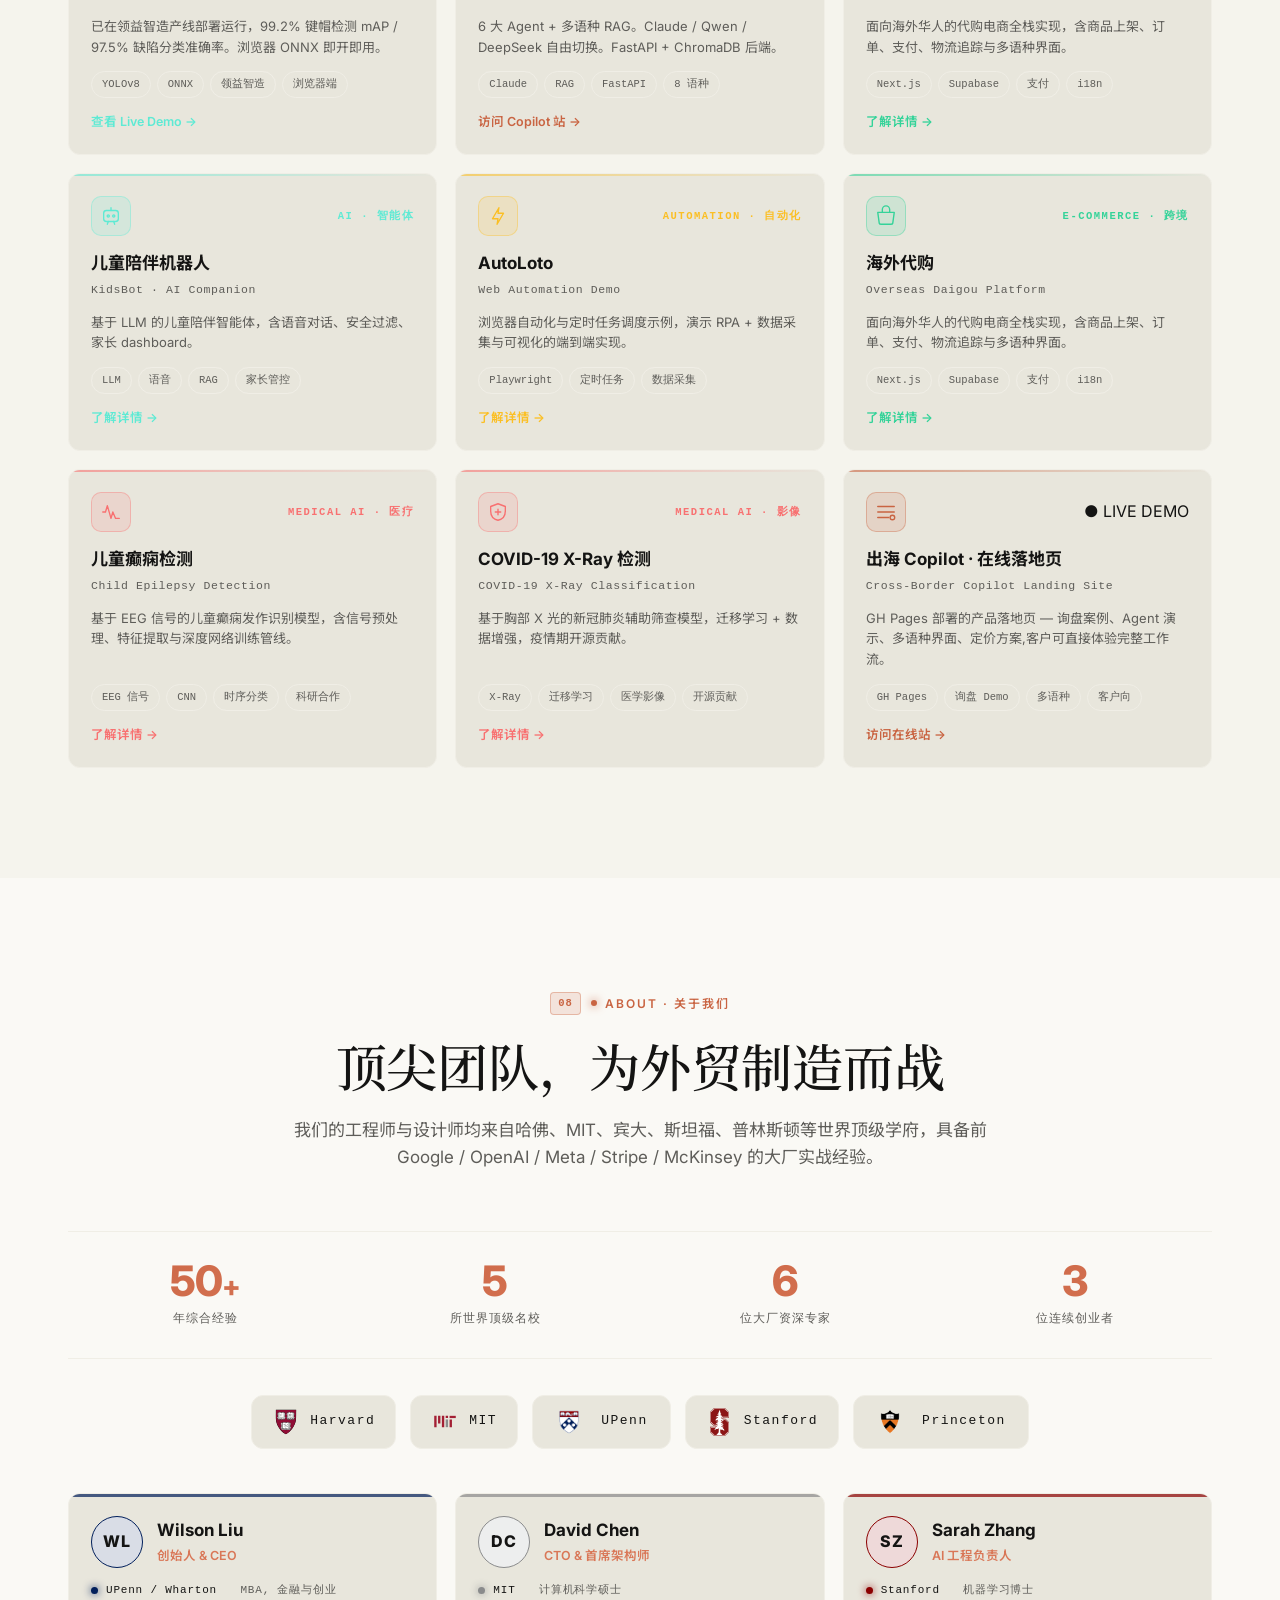
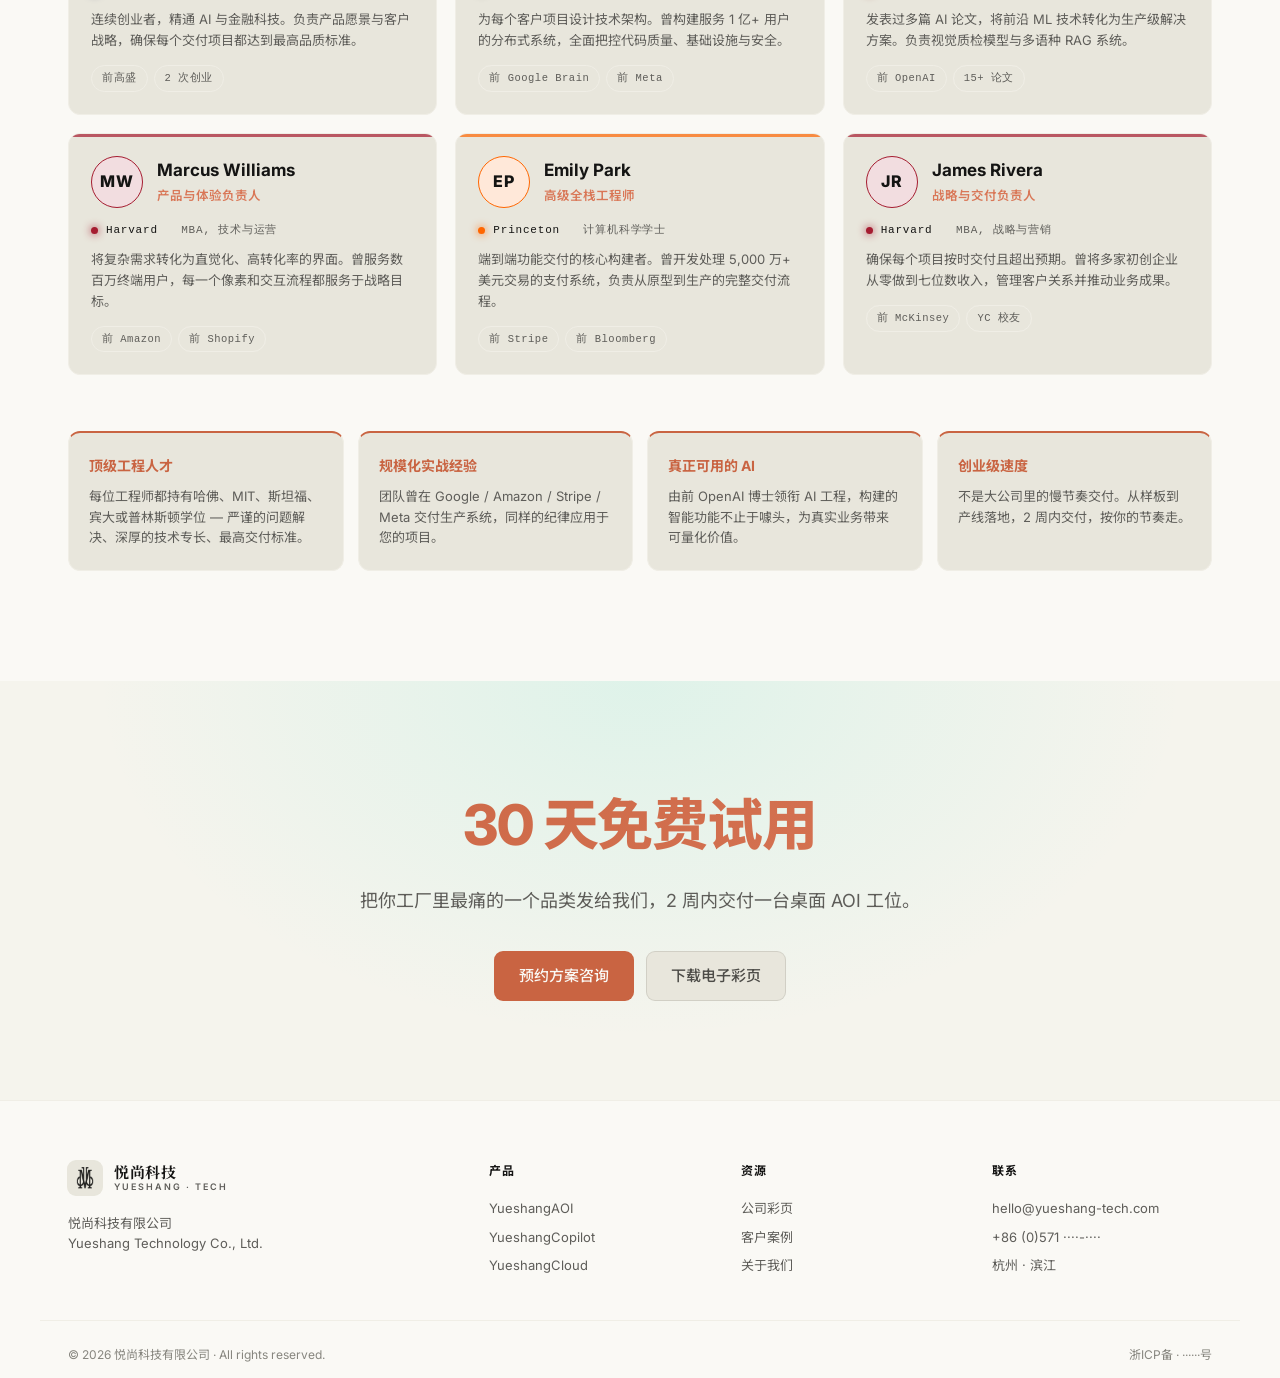
==== commit f1fb7af4: "copy(hero): change '让中国工厂 也用得起的' to '让中国工厂 都用上' The original phrasing centered on affordability ('用得" ====
--- a/index.html
+++ b/index.html
@@ -52,7 +52,7 @@
       </div>
       <h1 class="hero__title">
         让中国工厂<br />
-        也用得起的 <em>AI 工厂大脑</em>
+        都用上 <em>AI 工厂大脑</em>
       </h1>
       <p class="hero__sub">
         悦尚科技为外贸工厂、海外仓与品牌方提供
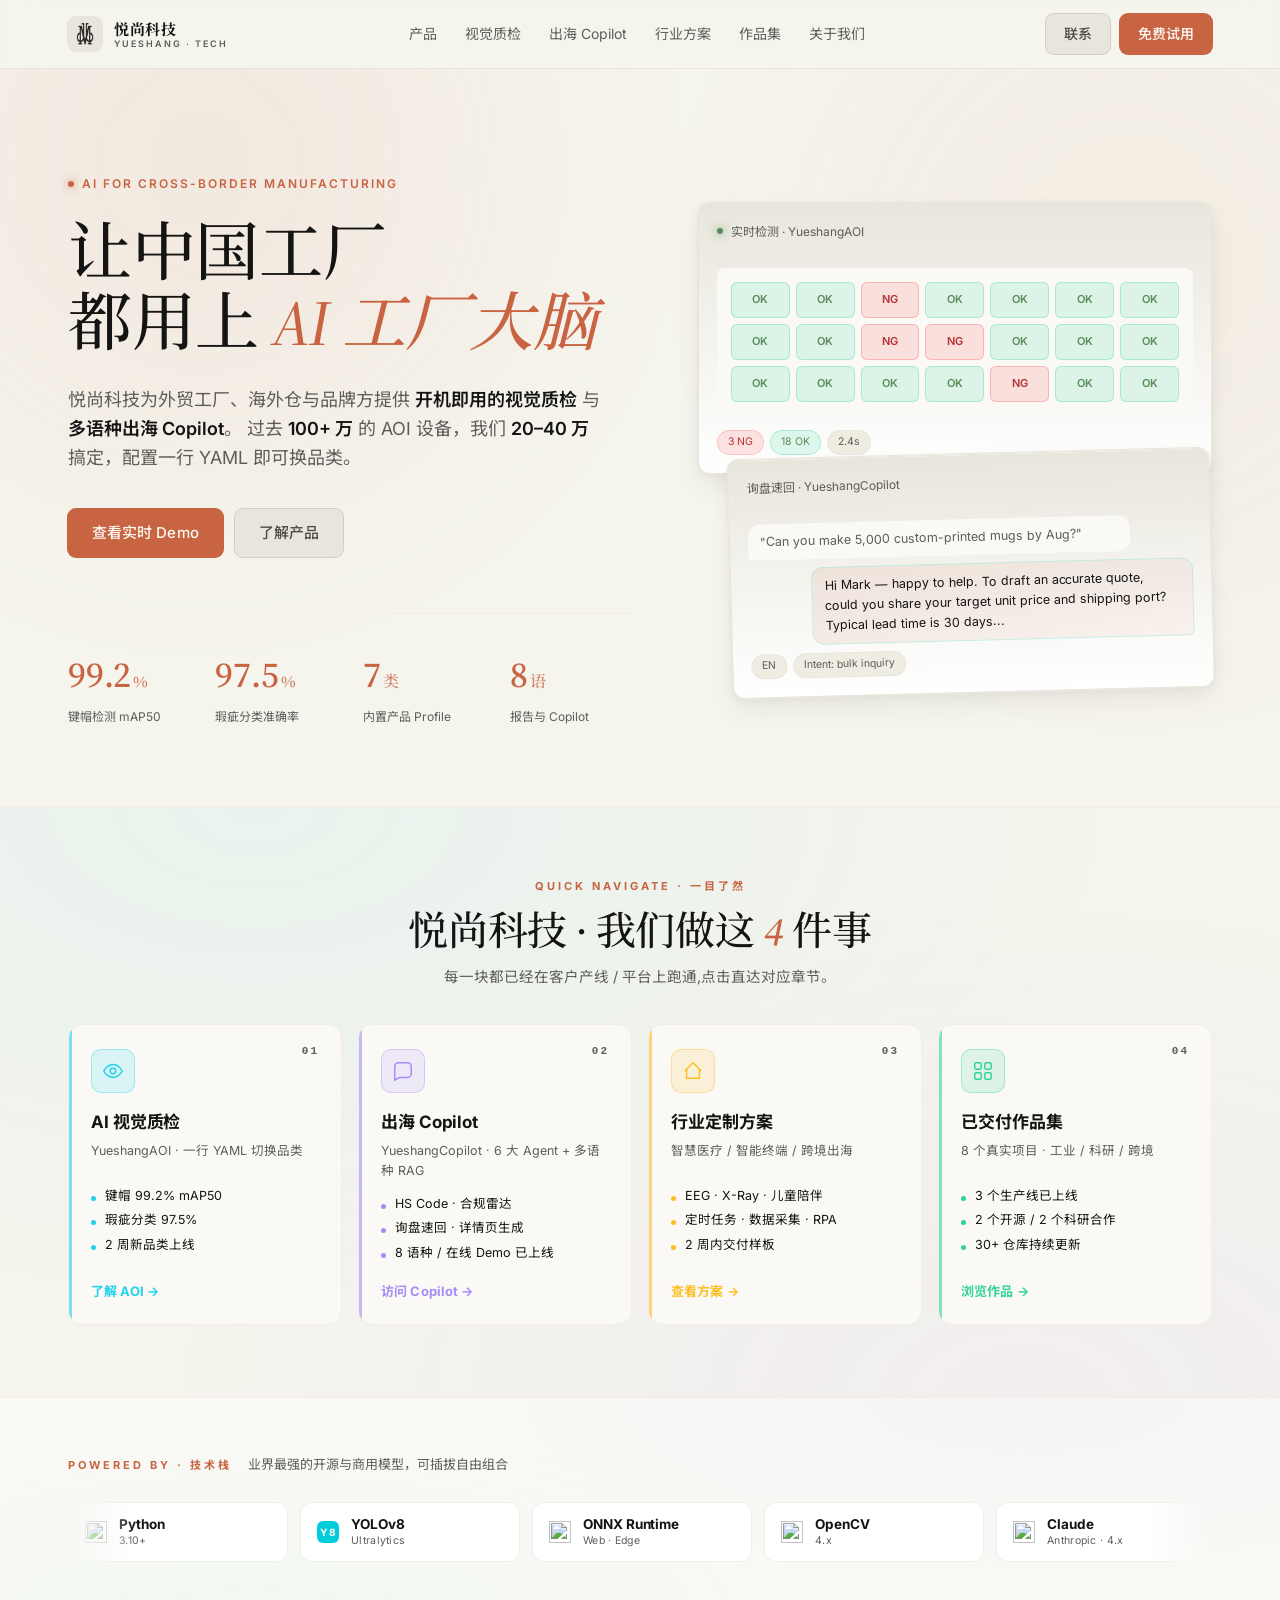
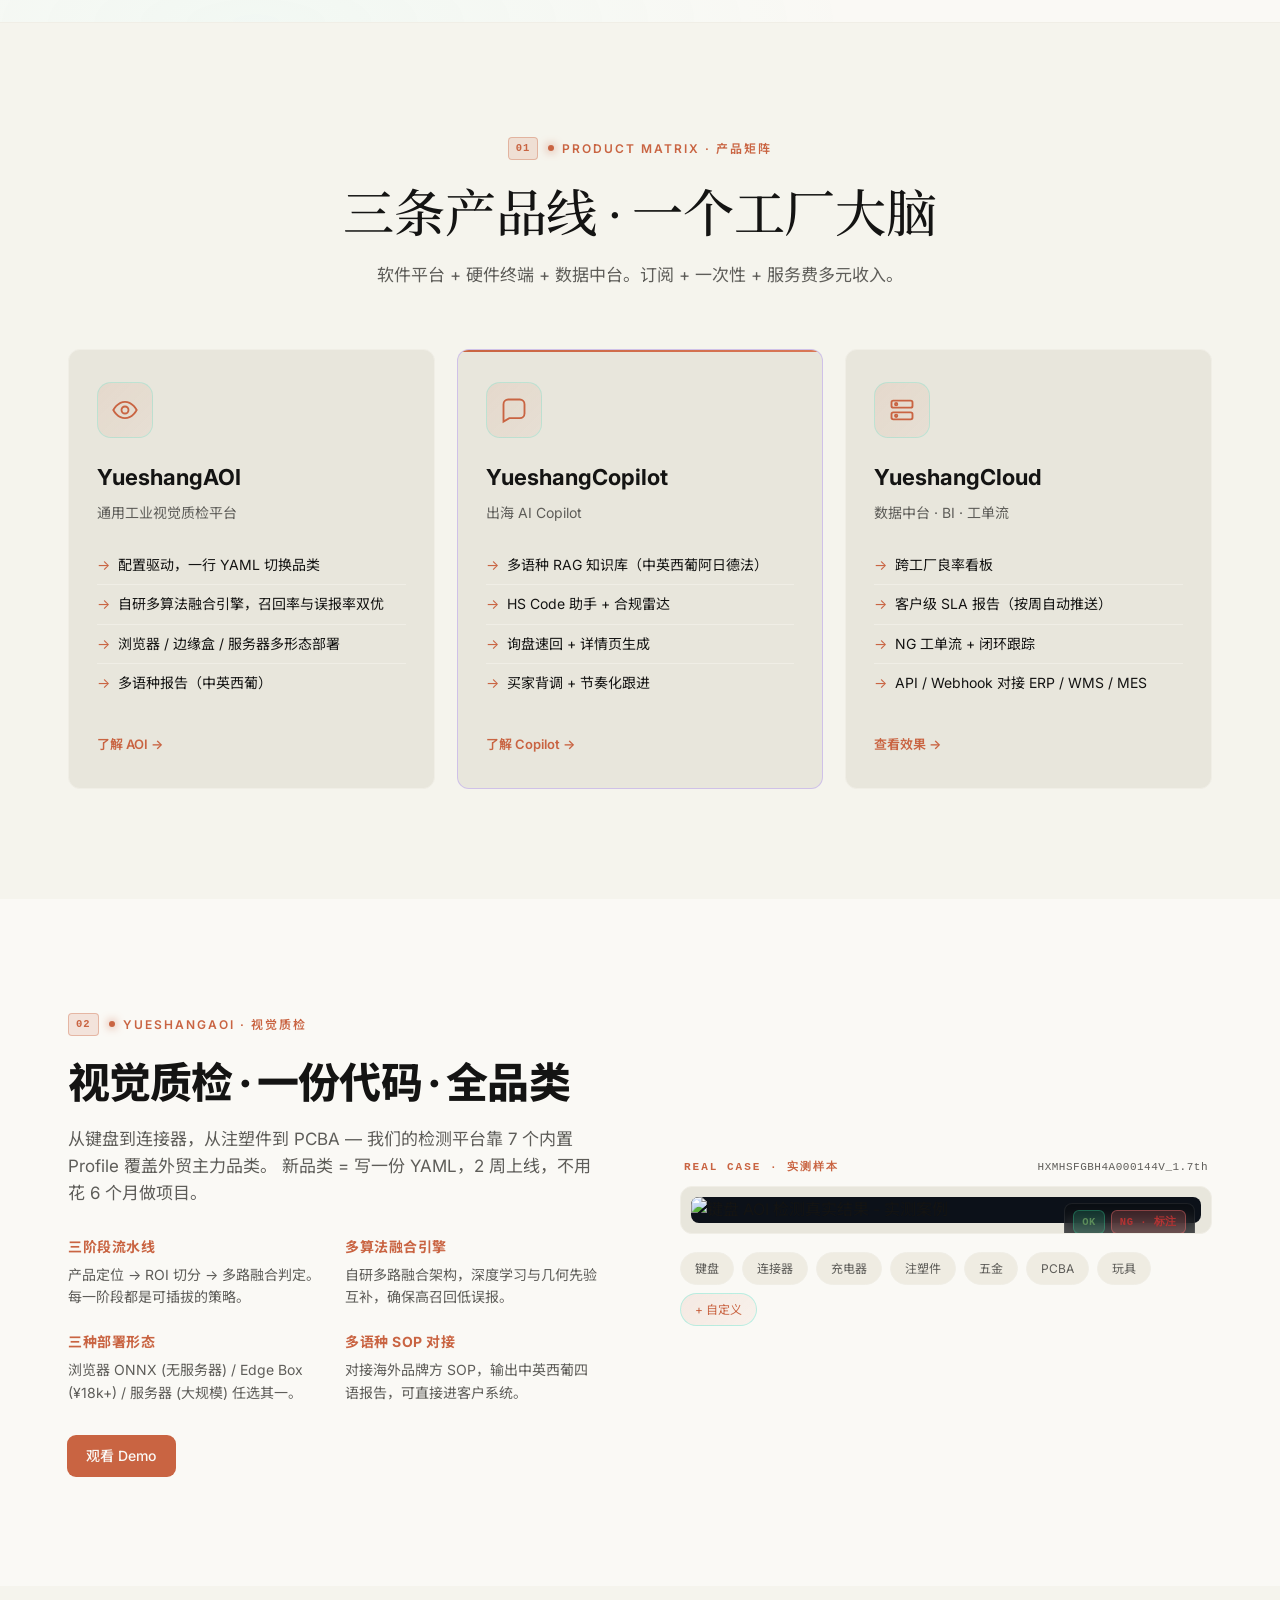
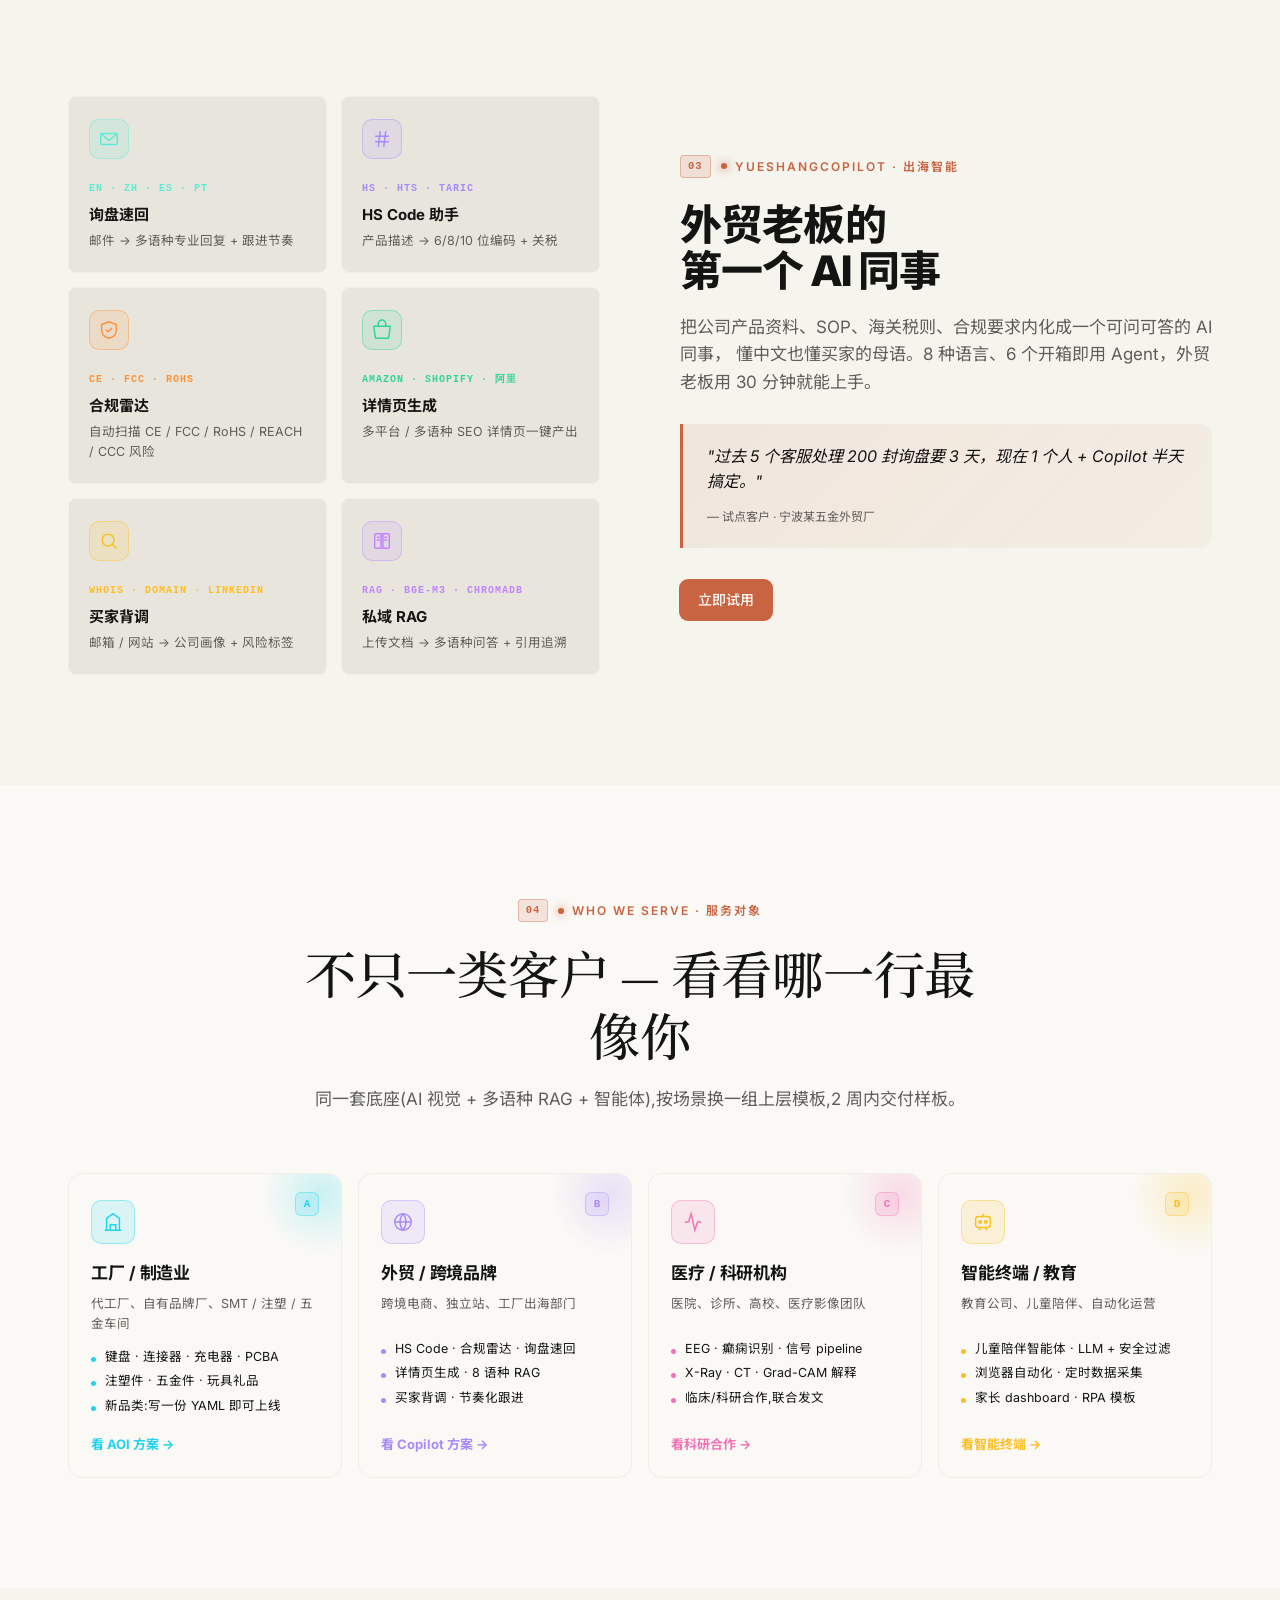
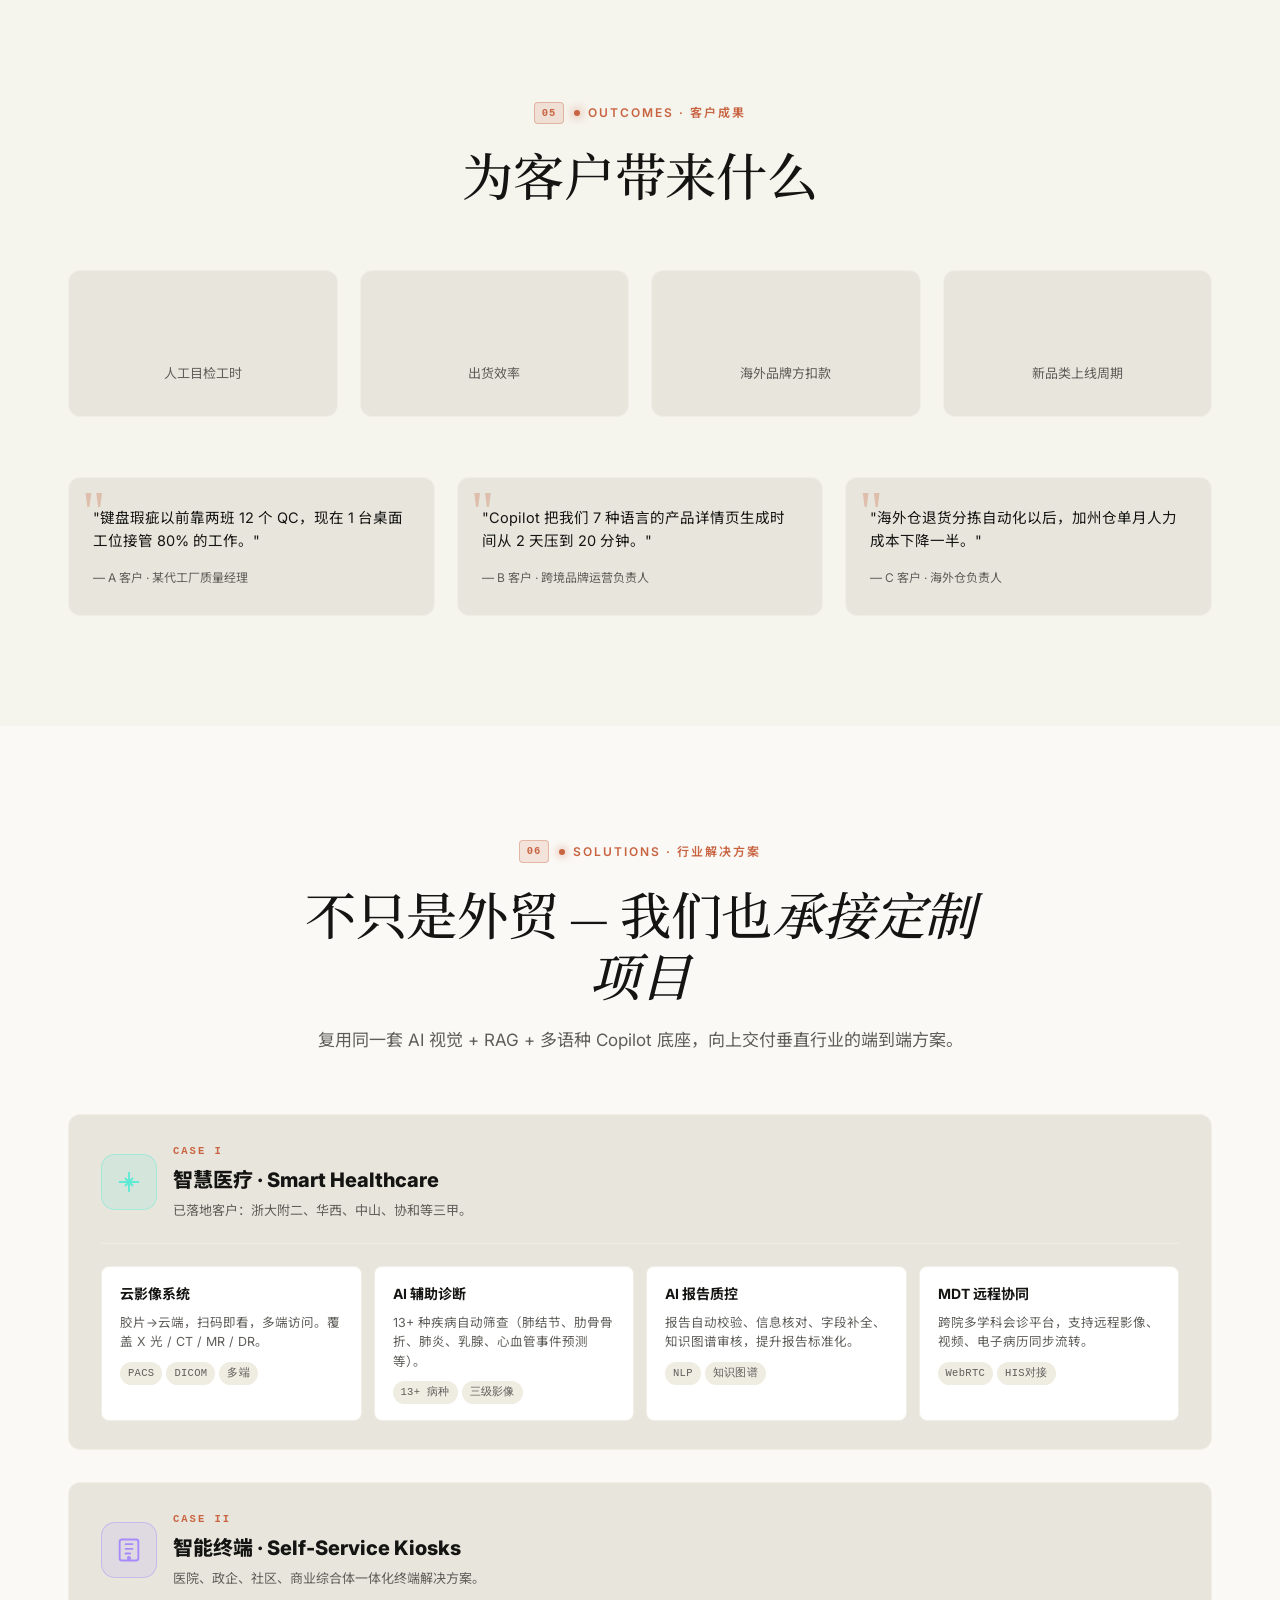
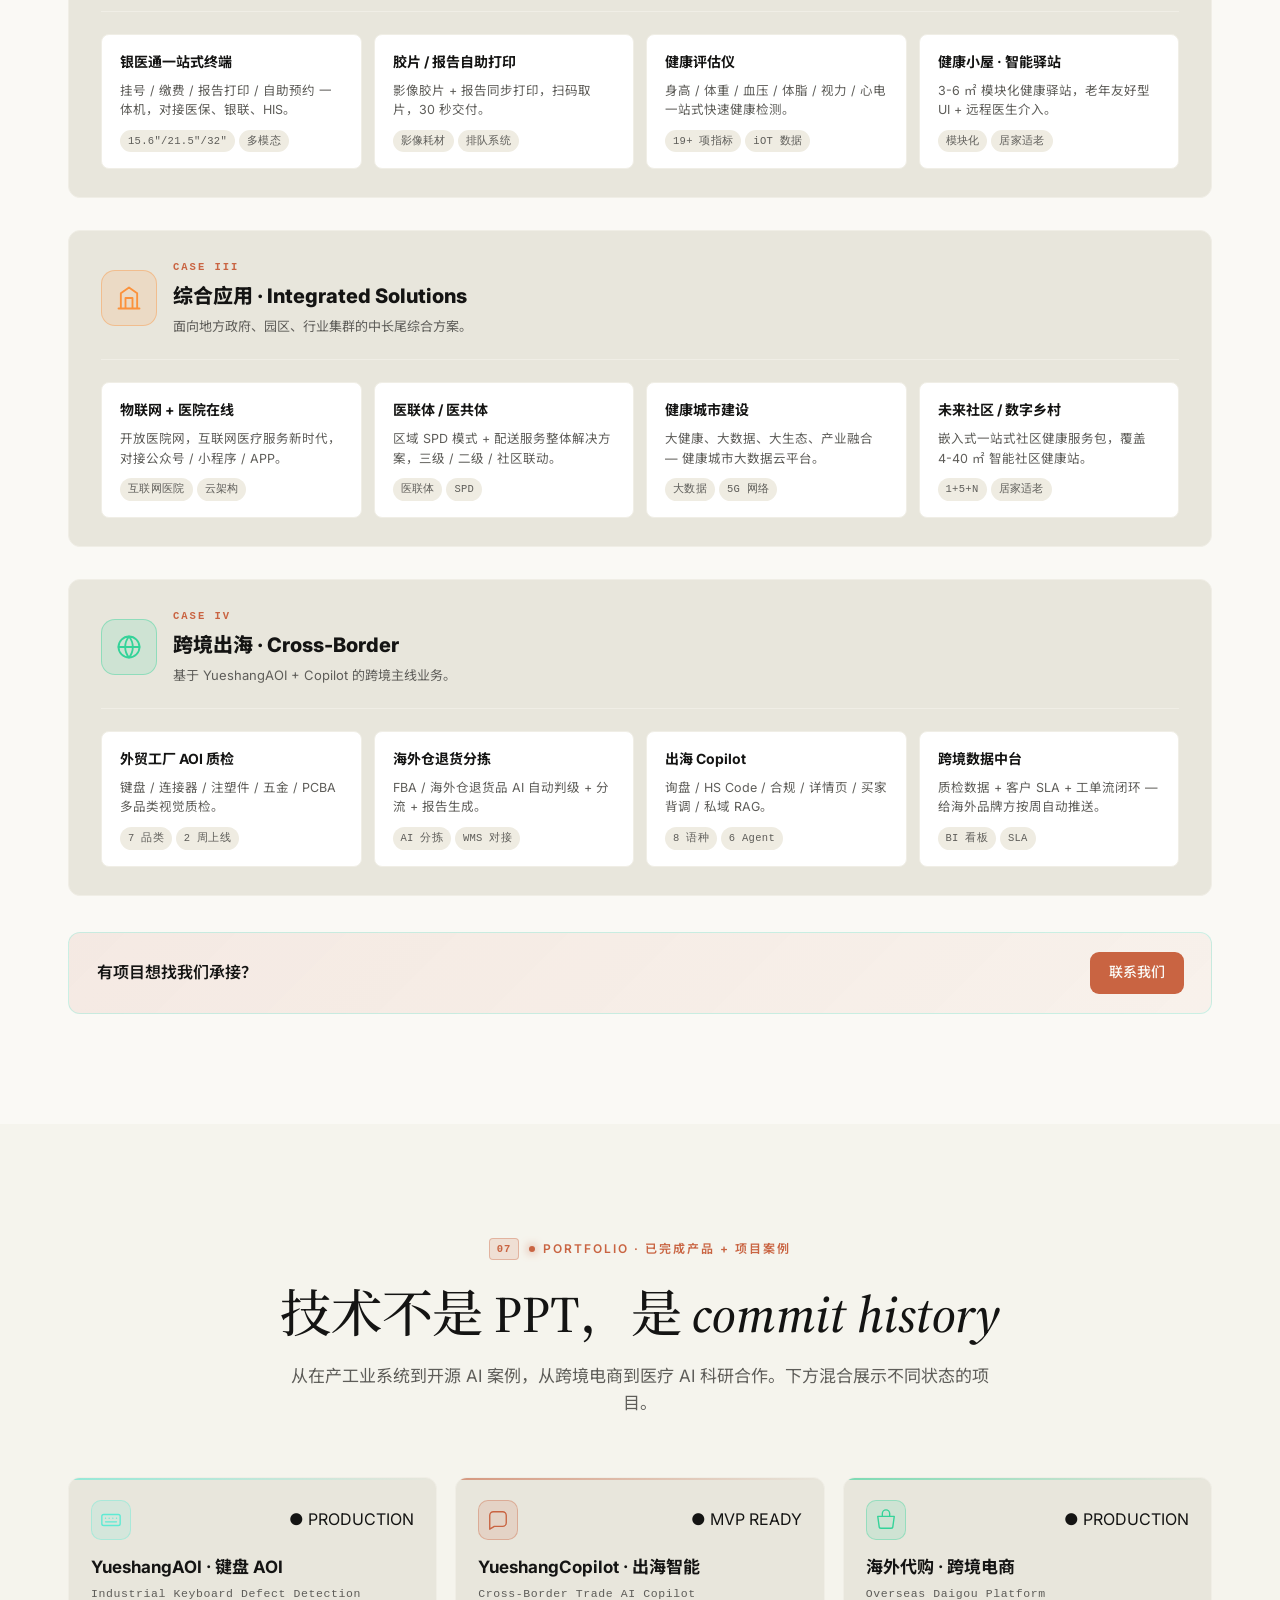
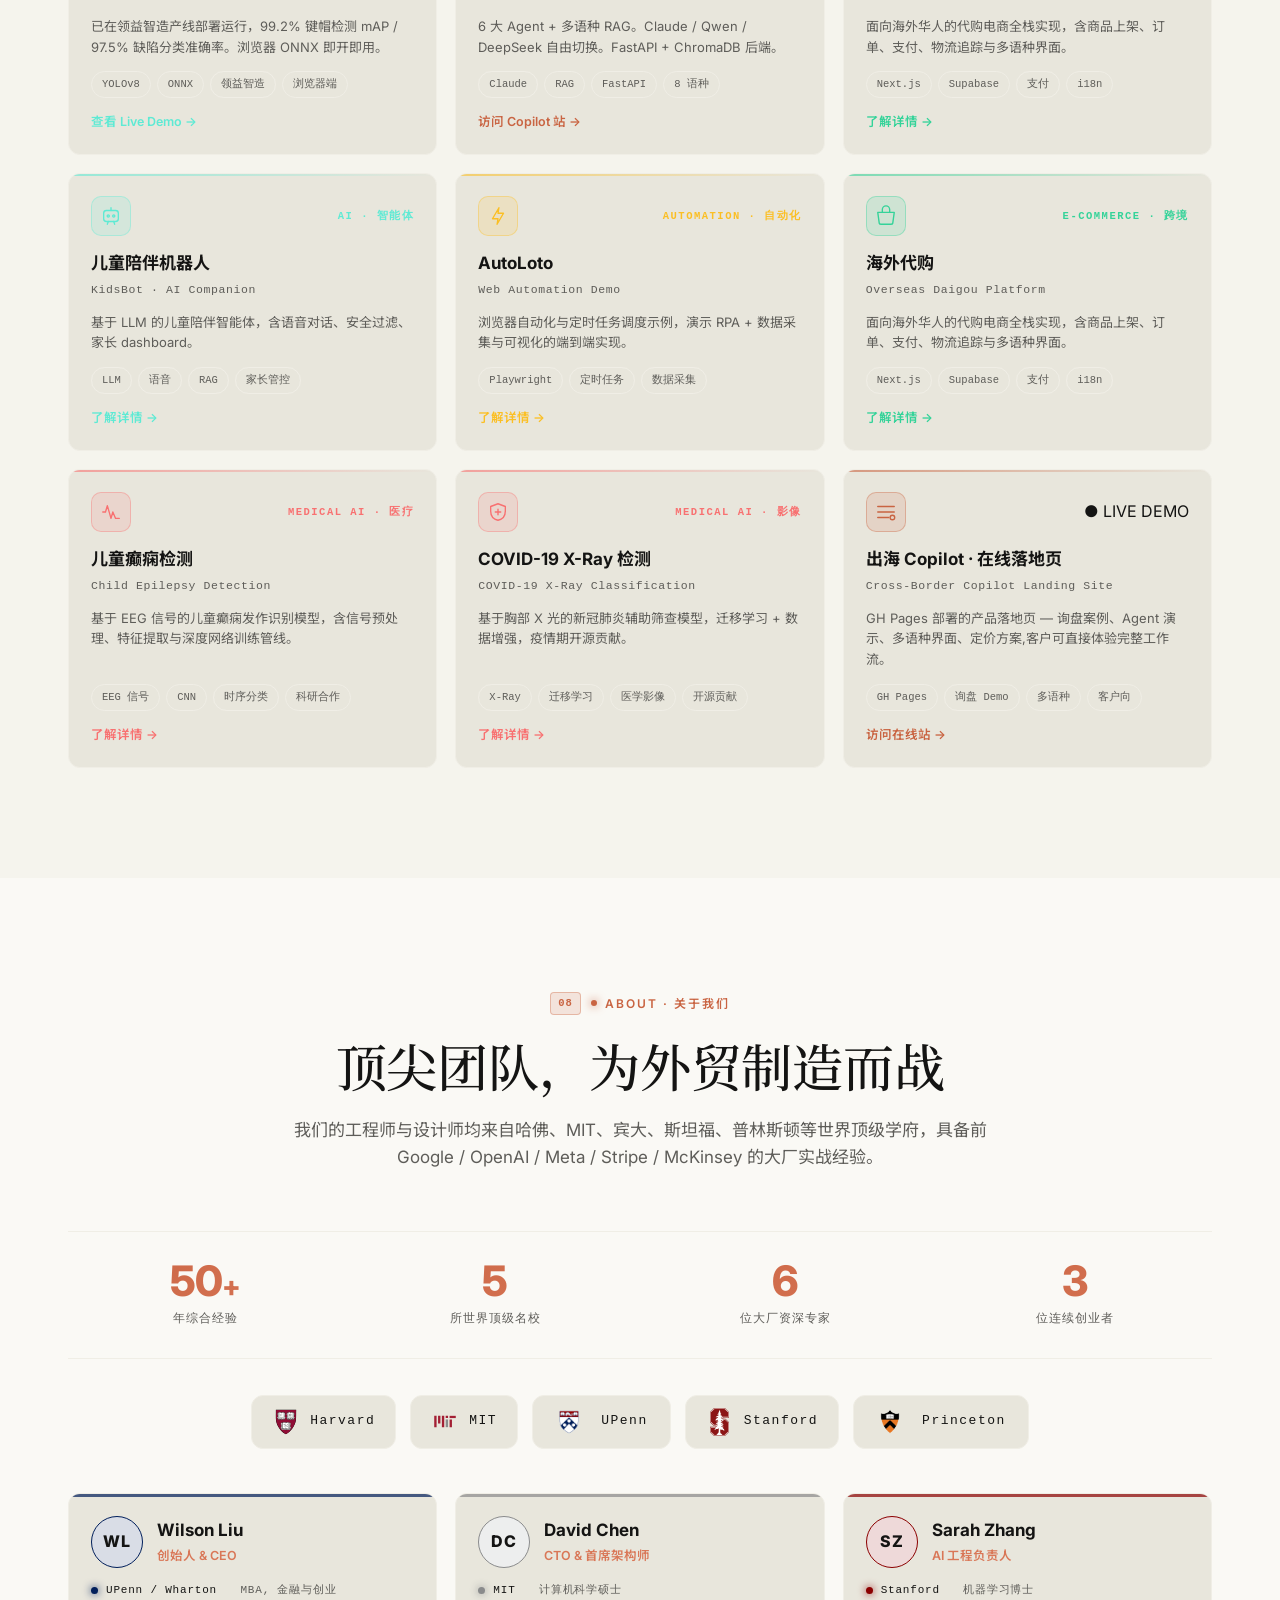
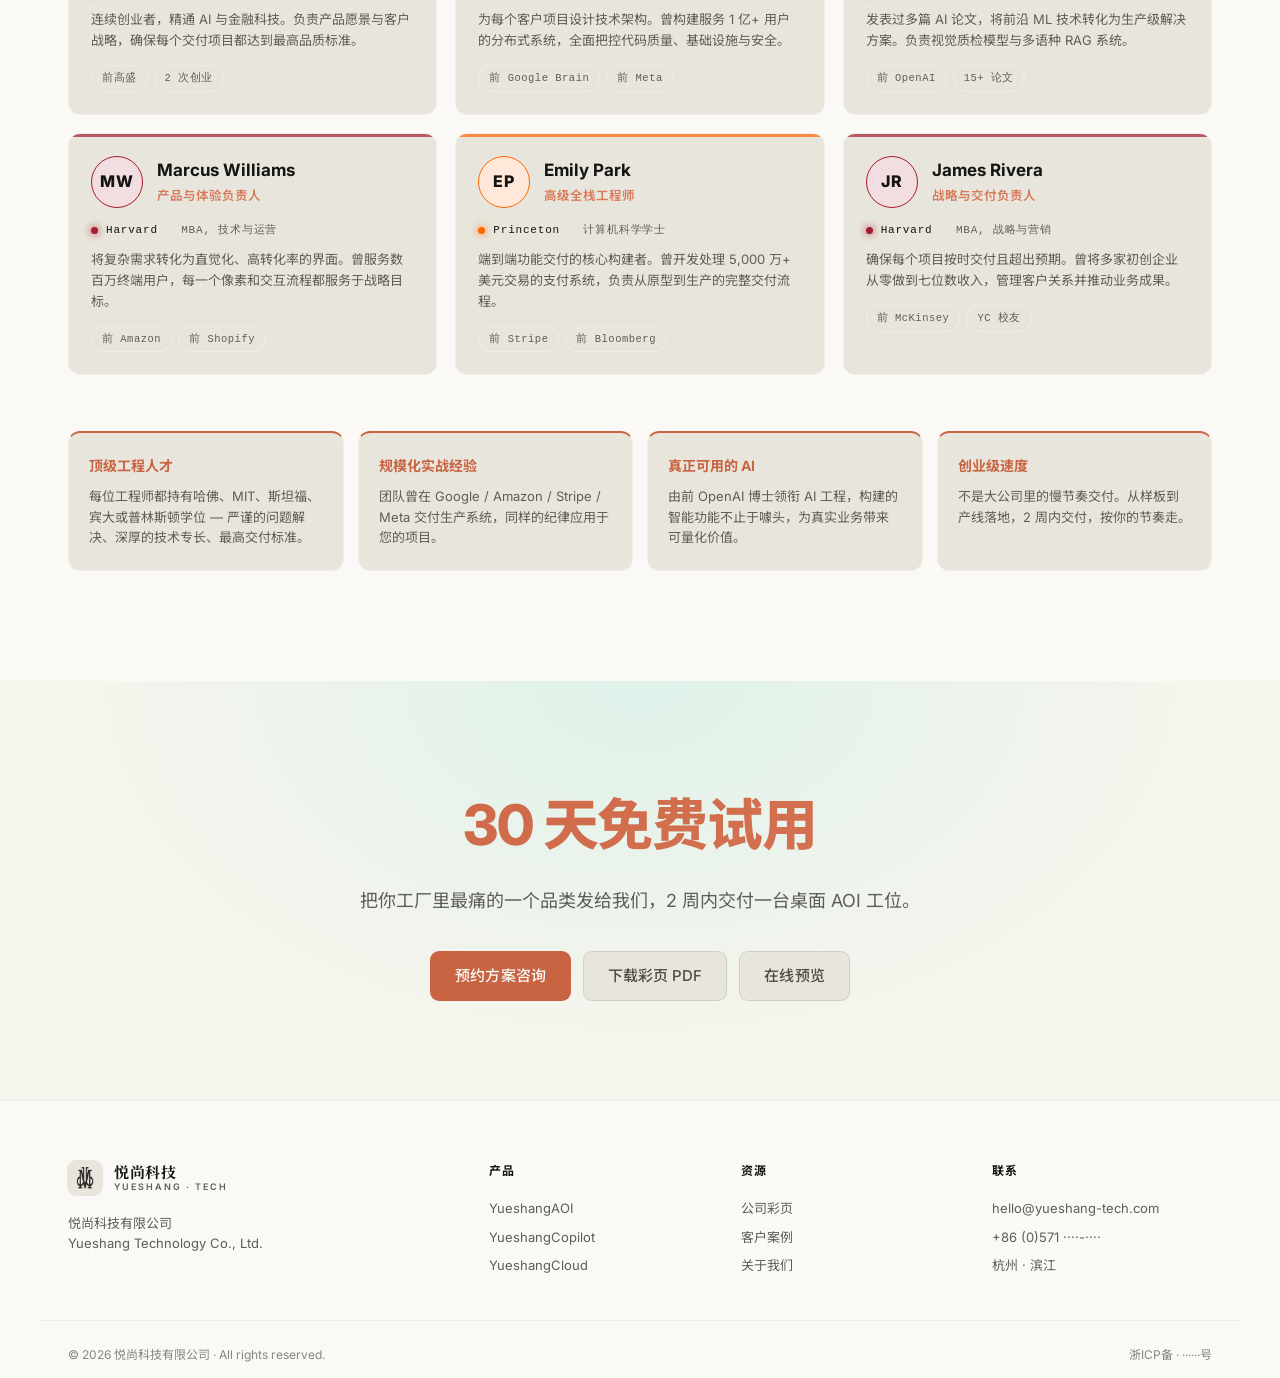
==== commit 1aba3c84: "feat(brochure): generate real PDF asset and split CTA into Download / Preview The previous '下载电子彩页' " ====
--- a/index.html
+++ b/index.html
@@ -1079,7 +1079,8 @@
     <p>把你工厂里最痛的一个品类发给我们，2 周内交付一台桌面 AOI 工位。</p>
     <div class="cta__row">
       <a class="btn btn--solid btn--lg" href="#contact">预约方案咨询</a>
-      <a class="btn btn--ghost btn--lg" href="brochure.html" target="_blank">下载电子彩页</a>
+      <a class="btn btn--ghost btn--lg" href="public/Yueshang-Brochure.pdf" download="悦尚科技-公司彩页.pdf">下载彩页 PDF</a>
+      <a class="btn btn--ghost btn--lg" href="brochure.html" target="_blank">在线预览</a>
     </div>
   </div>
 </section>
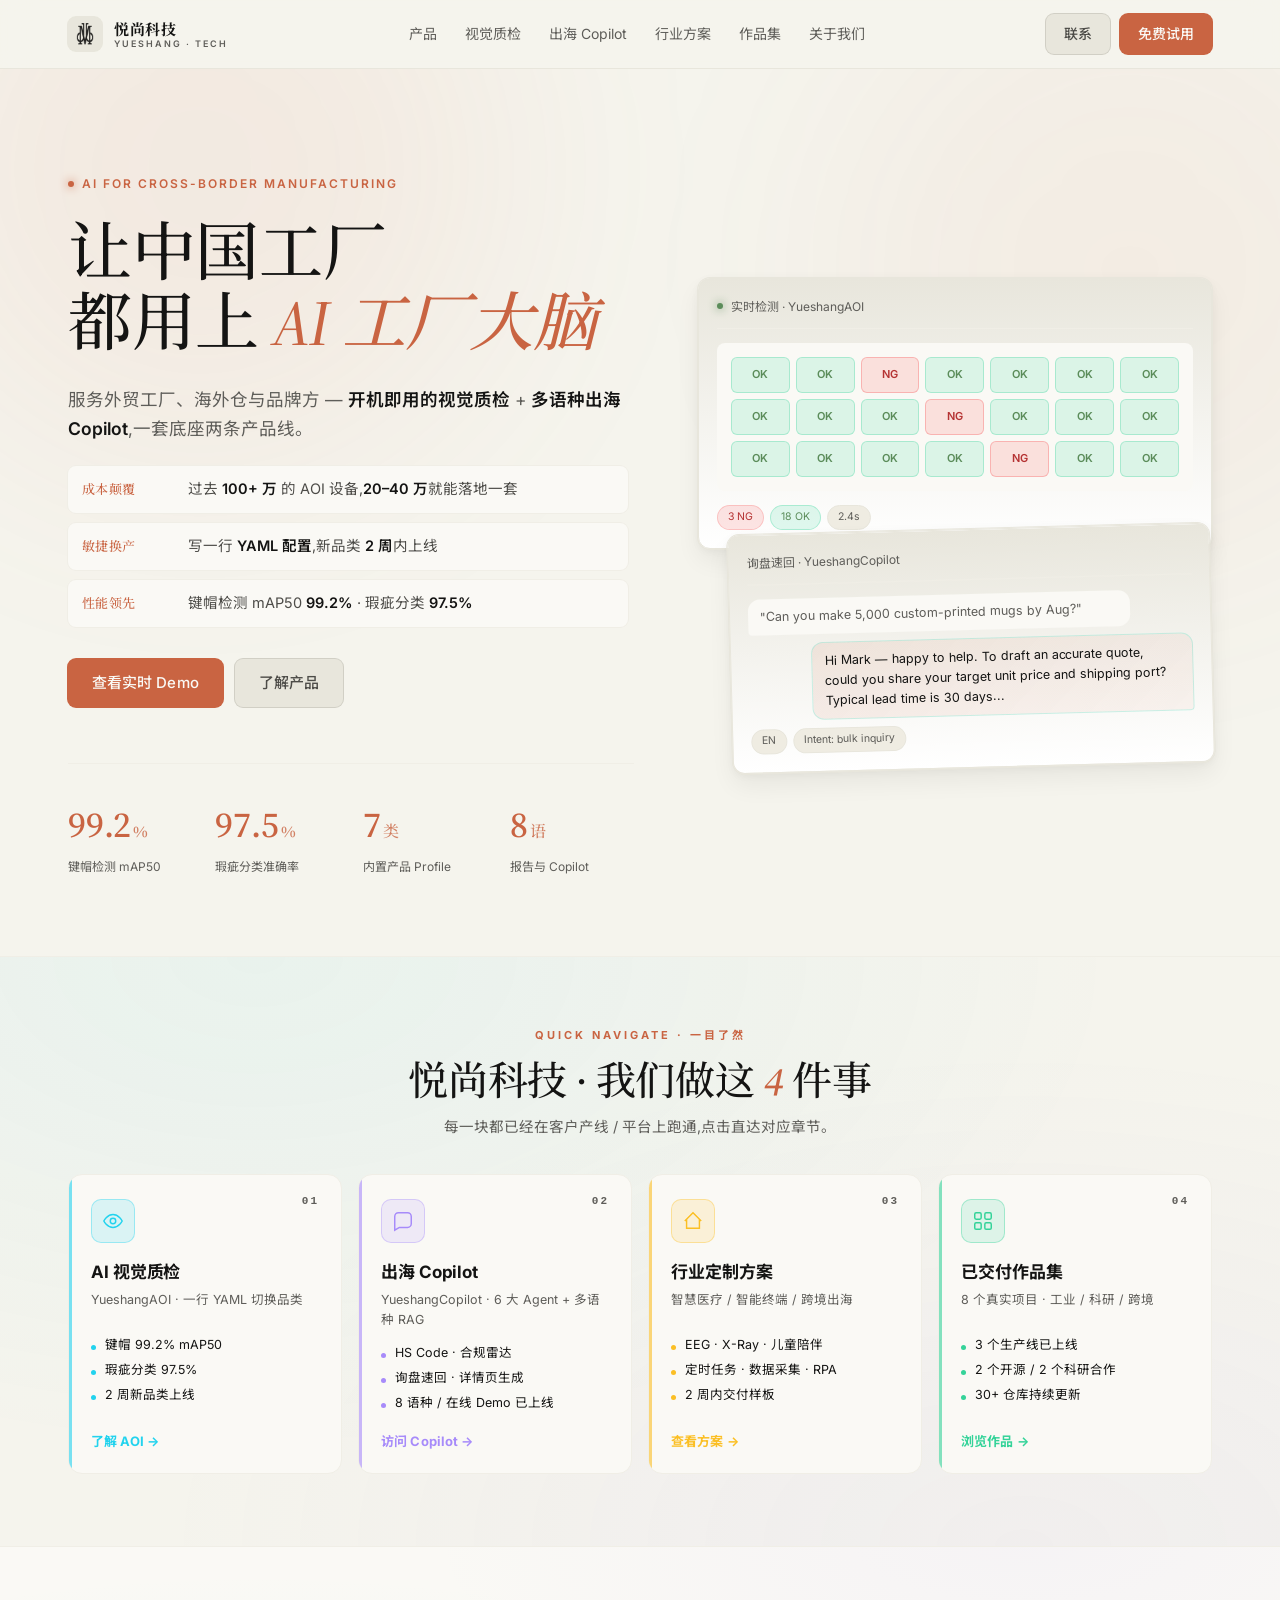
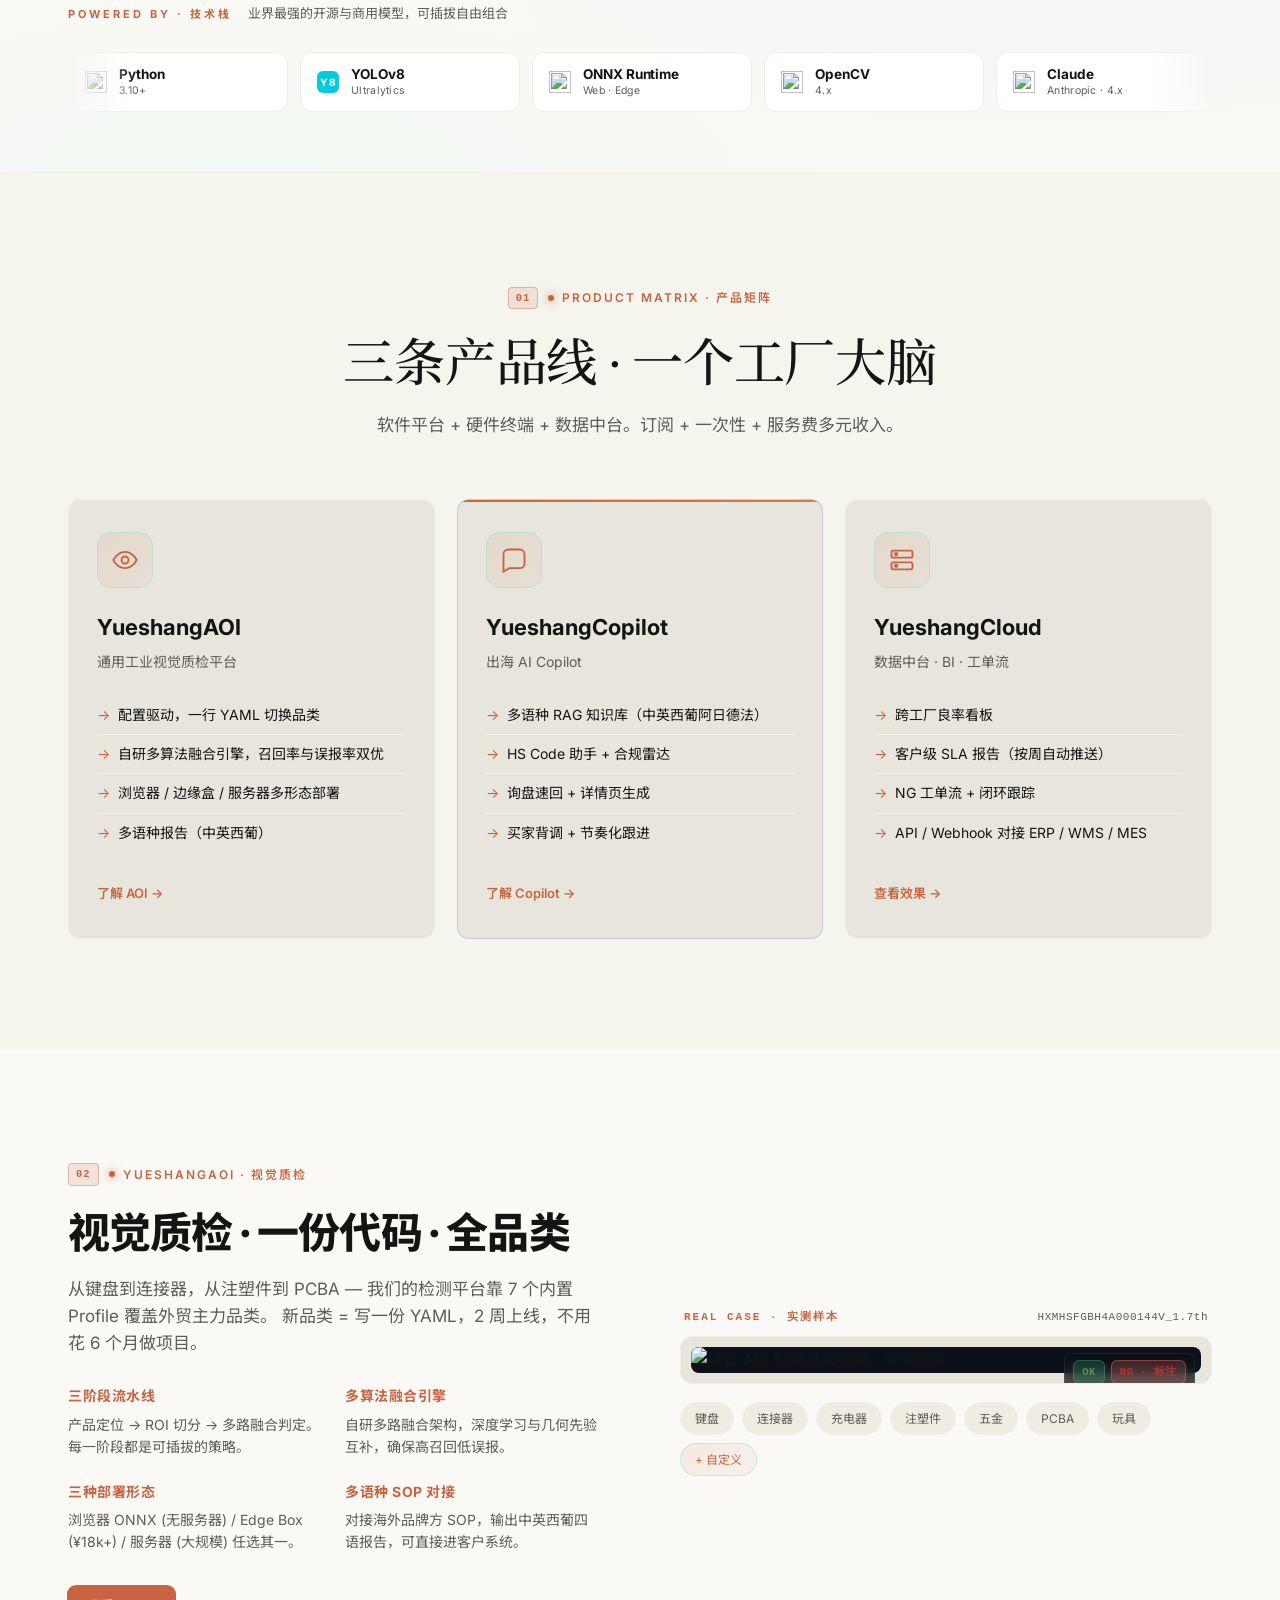
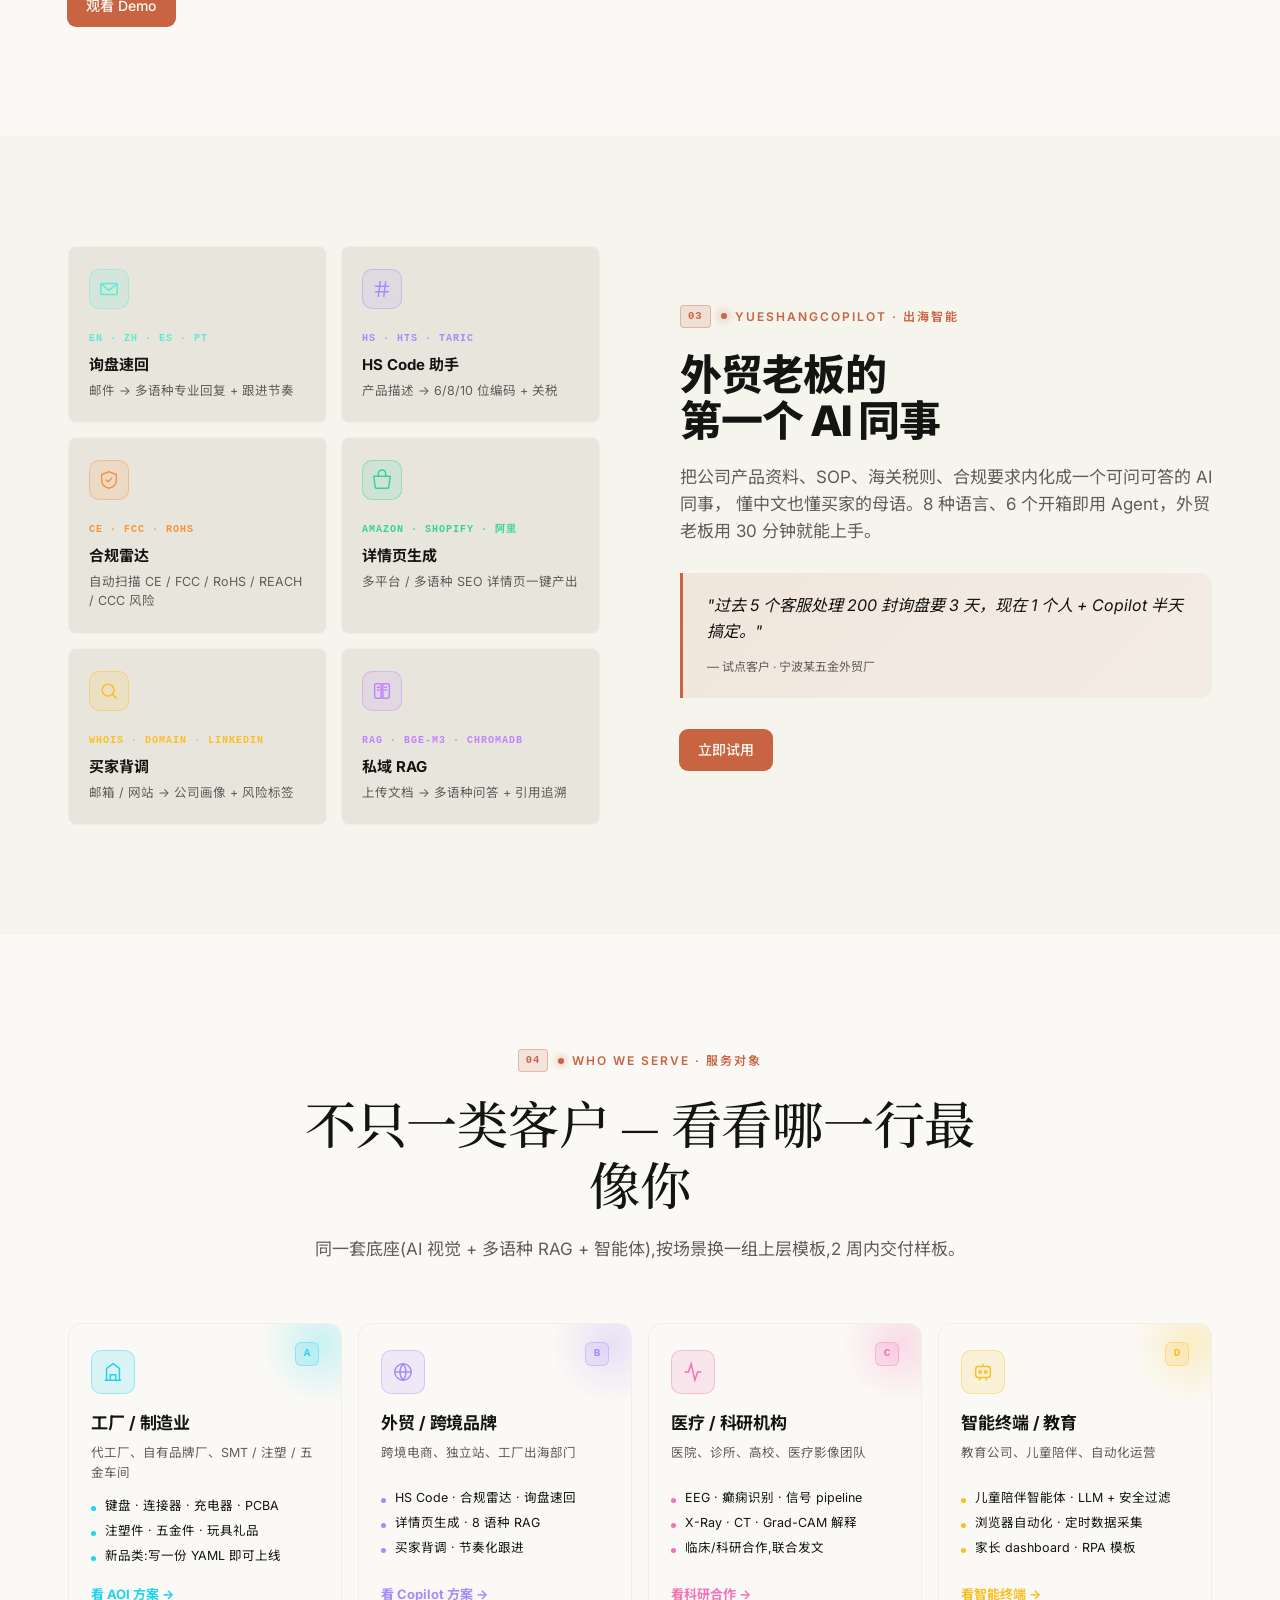
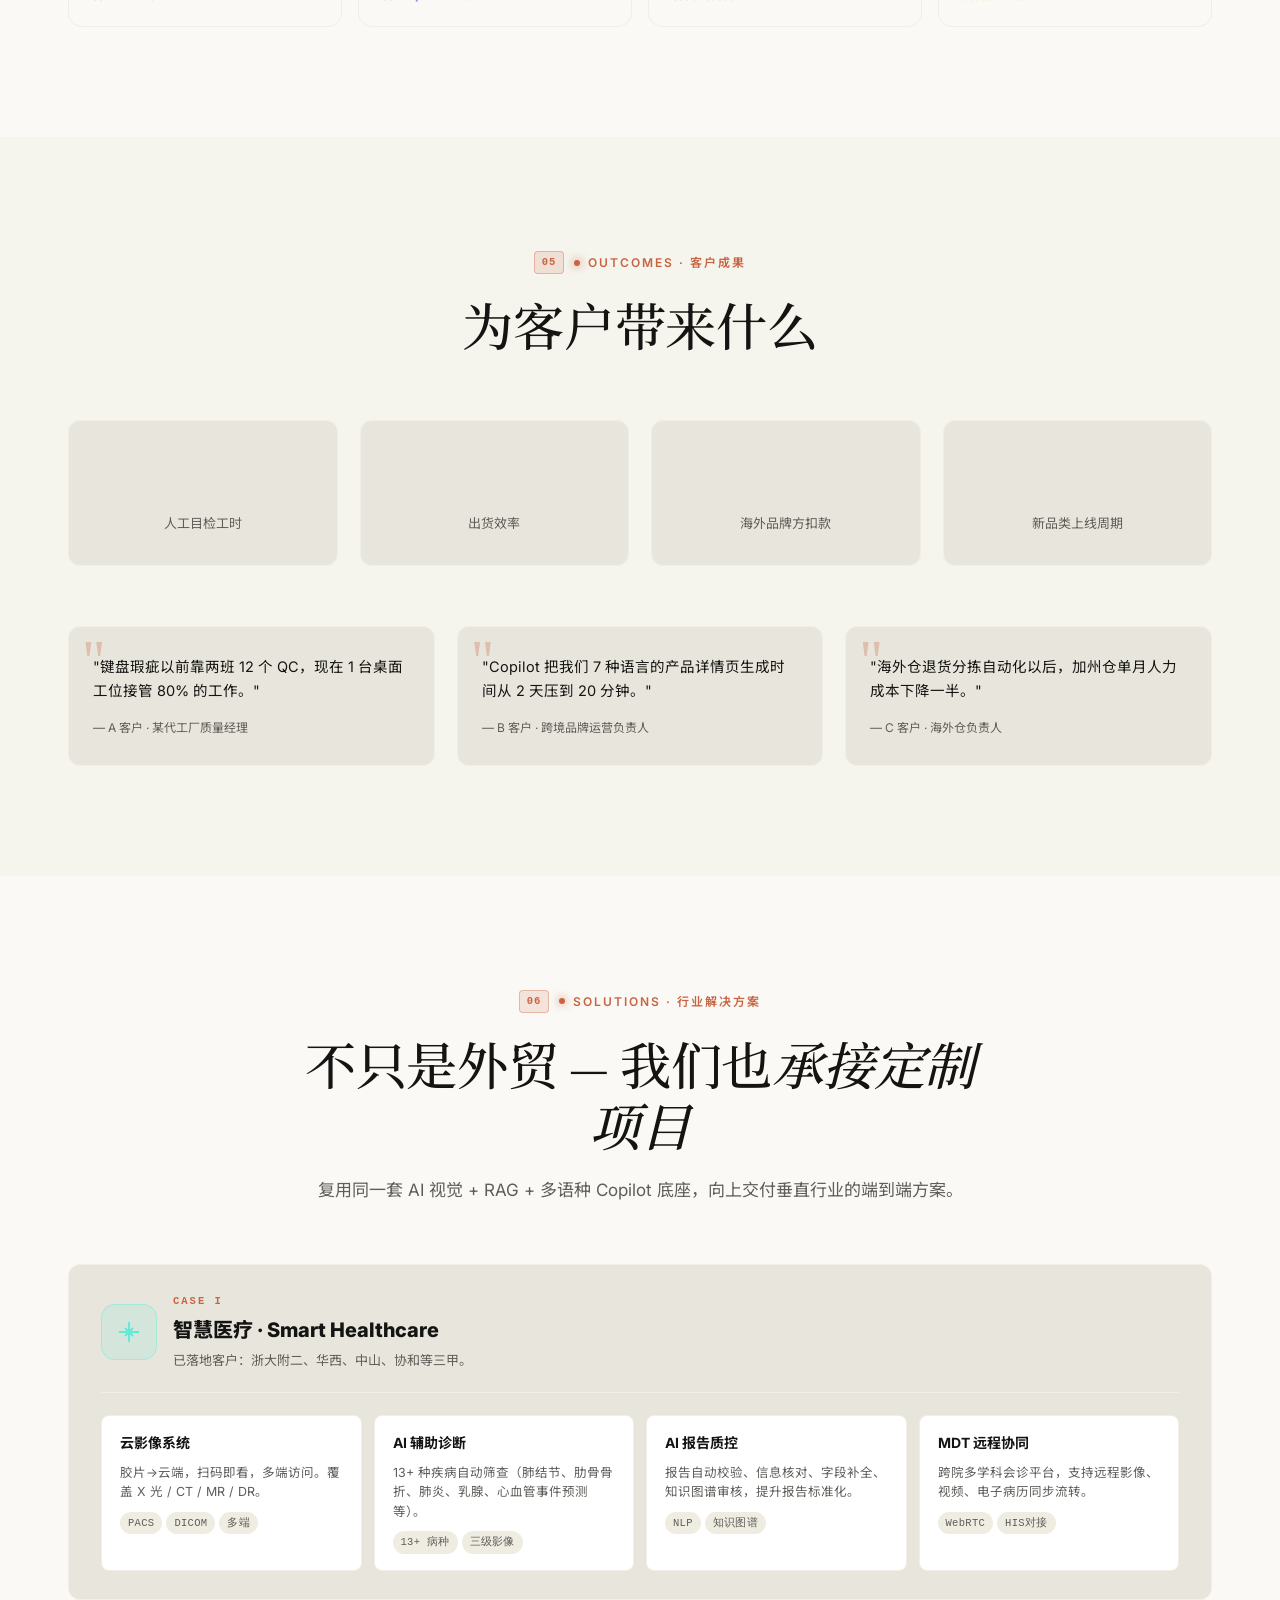
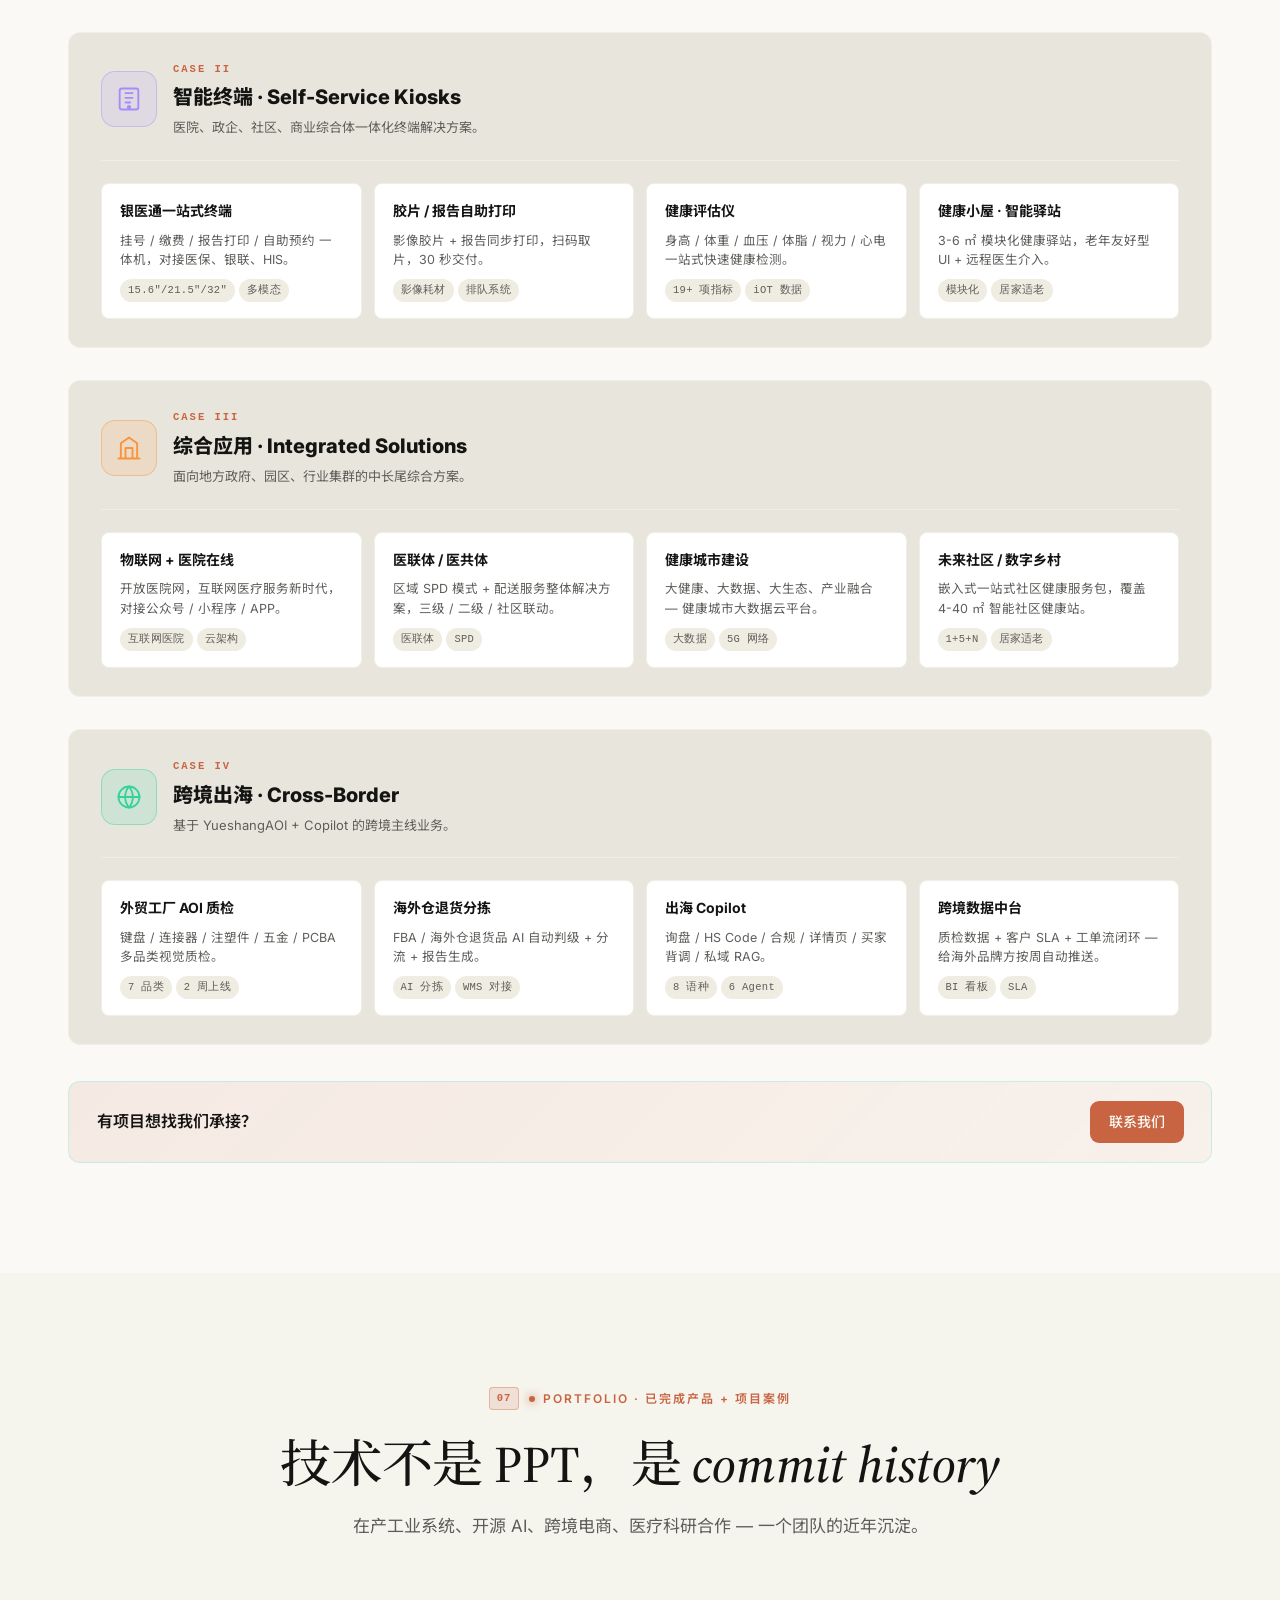
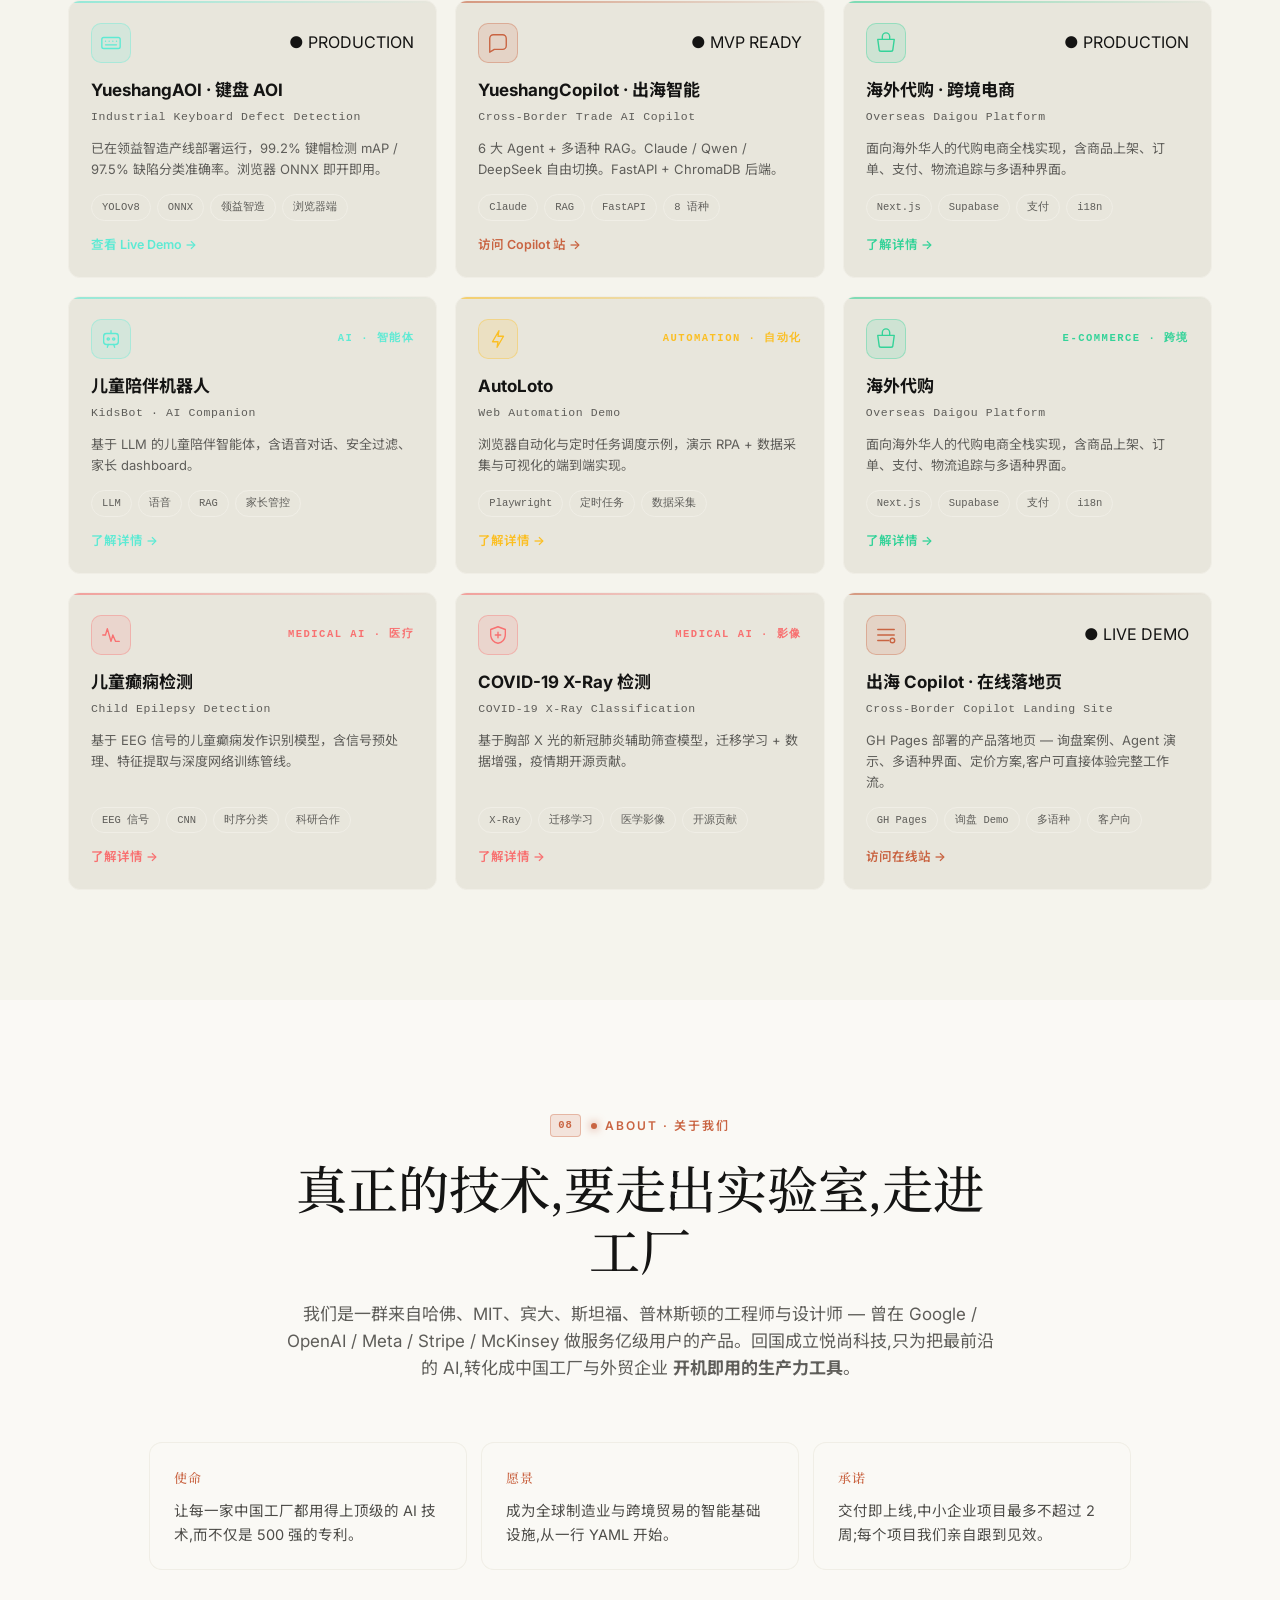
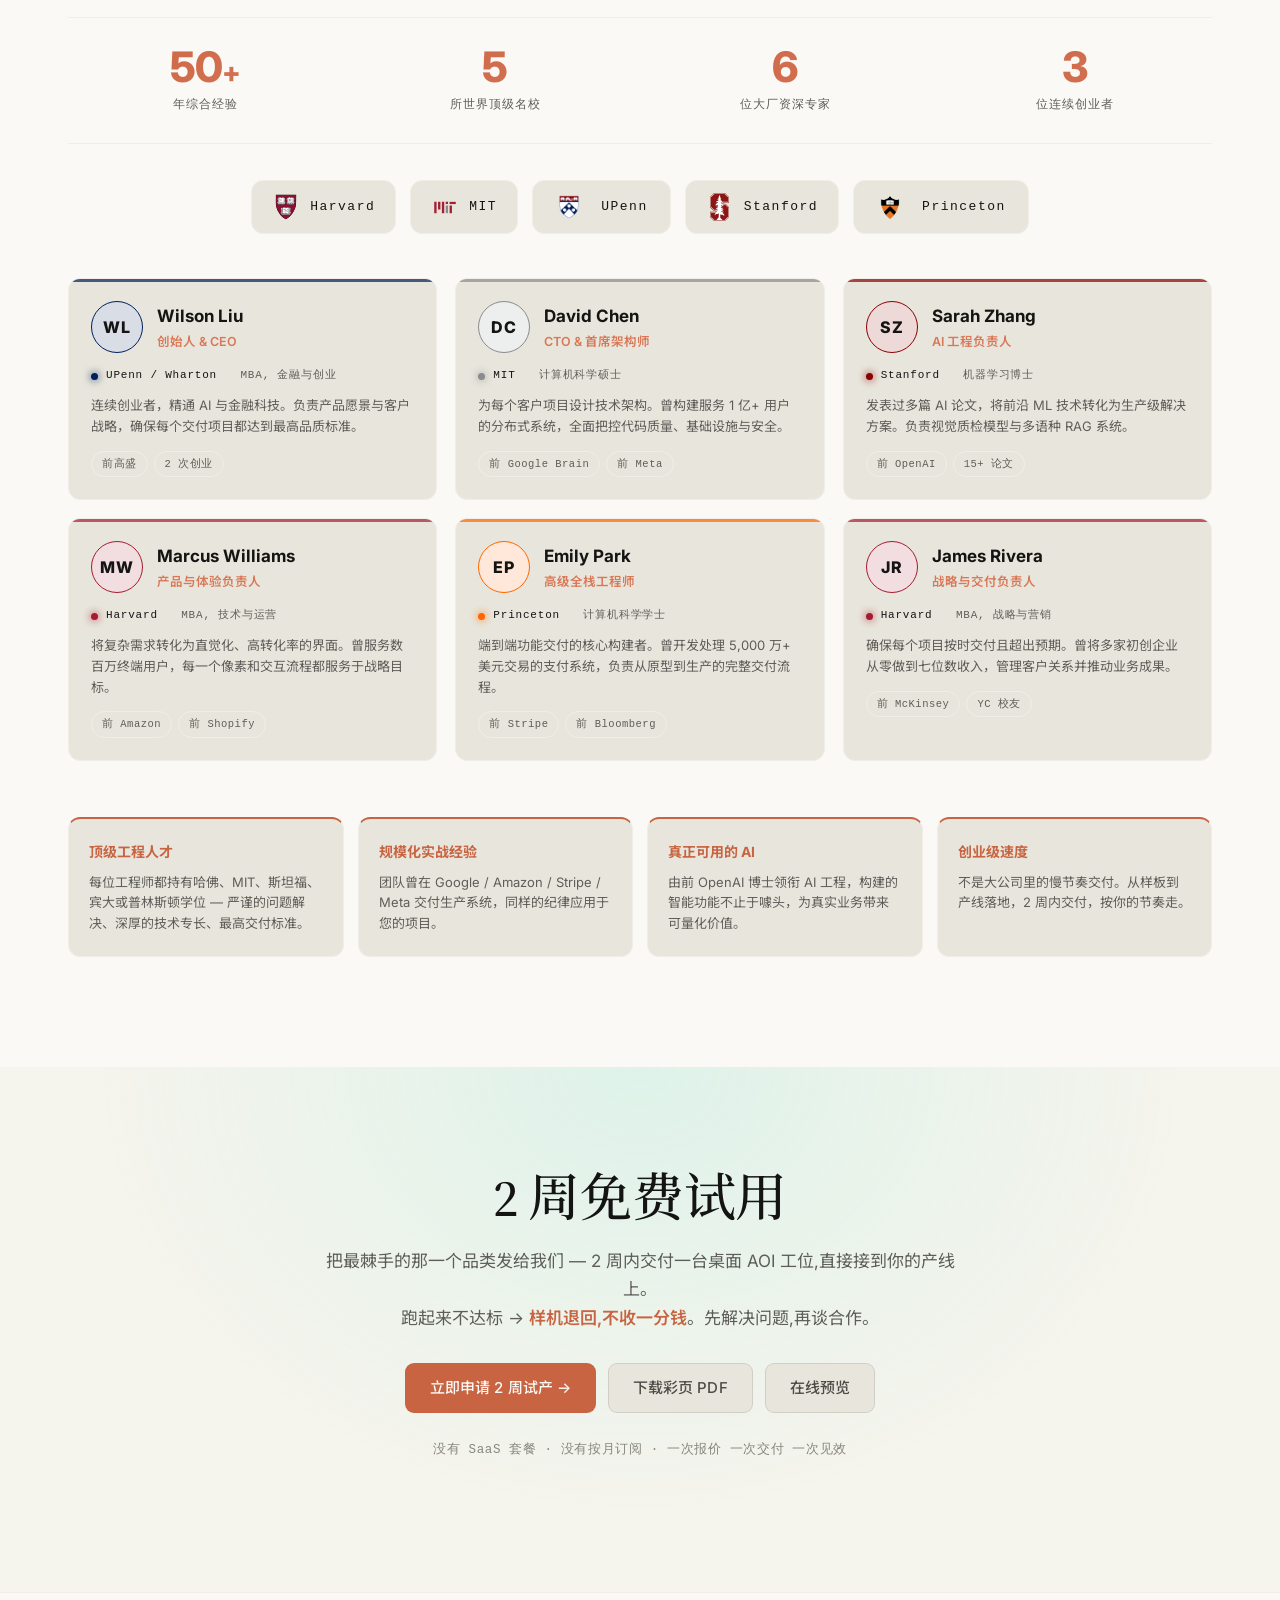
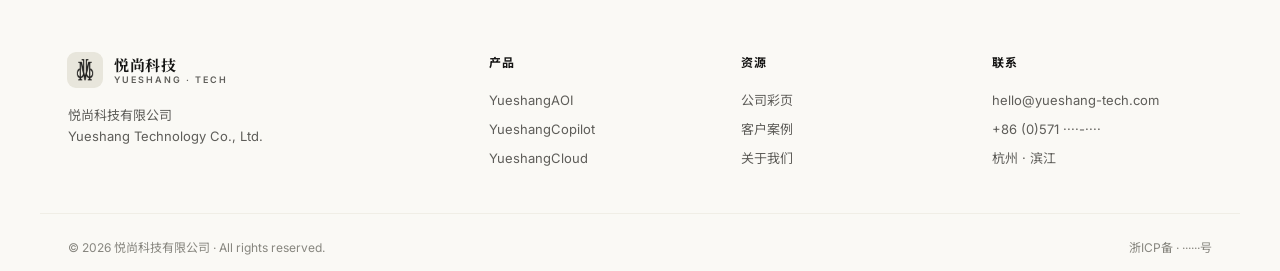
==== commit 9851c379: "copy(home): rewrite Hero/About/CTA/Projects per content audit Hero - Lead sentence trimmed to one sc" ====
--- a/index.html
+++ b/index.html
@@ -55,12 +55,13 @@
         都用上 <em>AI 工厂大脑</em>
       </h1>
       <p class="hero__sub">
-        悦尚科技为外贸工厂、海外仓与品牌方提供
-        <b>开机即用的视觉质检</b>
-        与
-        <b>多语种出海 Copilot</b>。
-        过去 <b>100+ 万</b> 的 AOI 设备，我们 <b>20–40 万</b> 搞定，配置一行 YAML 即可换品类。
+        服务外贸工厂、海外仓与品牌方 — <b>开机即用的视觉质检</b> + <b>多语种出海 Copilot</b>,一套底座两条产品线。
       </p>
+      <ul class="hero__bullets">
+        <li><span class="hb__k">成本颠覆</span><span class="hb__v">过去 <b>100+ 万</b> 的 AOI 设备,<b>20–40 万</b>就能落地一套</span></li>
+        <li><span class="hb__k">敏捷换产</span><span class="hb__v">写一行 <b>YAML 配置</b>,新品类 <b>2 周</b>内上线</span></li>
+        <li><span class="hb__k">性能领先</span><span class="hb__v">键帽检测 mAP50 <b>99.2%</b> · 瑕疵分类 <b>97.5%</b></span></li>
+      </ul>
       <div class="hero__cta">
         <a class="btn btn--solid btn--lg" href="#demo">查看实时 Demo</a>
         <a class="btn btn--ghost btn--lg" href="#products">了解产品</a>
@@ -766,7 +767,7 @@
     <div class="section__head">
       <div class="eyebrow"><span class="eyebrow__num">07</span><span class="dot"></span>Portfolio · 已完成产品 + 项目案例</div>
       <h2 class="section__title">技术不是 PPT，是 <em>commit history</em></h2>
-      <p class="section__sub">从在产工业系统到开源 AI 案例，从跨境电商到医疗 AI 科研合作。下方混合展示不同状态的项目。</p>
+      <p class="section__sub">在产工业系统、开源 AI、跨境电商、医疗科研合作 — 一个团队的近年沉淀。</p>
     </div>
 
     <div class="proj-grid">
@@ -922,8 +923,23 @@
   <div class="container">
     <div class="section__head">
       <div class="eyebrow"><span class="eyebrow__num">08</span><span class="dot"></span>About · 关于我们</div>
-      <h2 class="section__title">顶尖团队，为外贸制造而战</h2>
-      <p class="section__sub">我们的工程师与设计师均来自哈佛、MIT、宾大、斯坦福、普林斯顿等世界顶级学府，具备前 Google / OpenAI / Meta / Stripe / McKinsey 的大厂实战经验。</p>
+      <h2 class="section__title">真正的技术,要走出实验室,走进工厂</h2>
+      <p class="section__sub">我们是一群来自哈佛、MIT、宾大、斯坦福、普林斯顿的工程师与设计师 — 曾在 Google / OpenAI / Meta / Stripe / McKinsey 做服务亿级用户的产品。回国成立悦尚科技,只为把最前沿的 AI,转化成中国工厂与外贸企业 <b>开机即用的生产力工具</b>。</p>
+    </div>
+
+    <div class="mission">
+      <div class="mission__col">
+        <span class="mission__k">使命</span>
+        <p>让每一家中国工厂都用得上顶级的 AI 技术,而不仅是 500 强的专利。</p>
+      </div>
+      <div class="mission__col">
+        <span class="mission__k">愿景</span>
+        <p>成为全球制造业与跨境贸易的智能基础设施,从一行 YAML 开始。</p>
+      </div>
+      <div class="mission__col">
+        <span class="mission__k">承诺</span>
+        <p>交付即上线,中小企业项目最多不超过 2 周;每个项目我们亲自跟到见效。</p>
+      </div>
     </div>
 
     <div class="team-stats">
@@ -1075,13 +1091,14 @@
 <!-- ================= CTA ================= -->
 <section id="demo" class="cta">
   <div class="container cta__inner">
-    <h2>30 天免费试用</h2>
-    <p>把你工厂里最痛的一个品类发给我们，2 周内交付一台桌面 AOI 工位。</p>
+    <h2>2 周免费试用</h2>
+    <p>把最棘手的那一个品类发给我们 — 2 周内交付一台桌面 AOI 工位,直接接到你的产线上。<br/>跑起来不达标 → <b>样机退回,不收一分钱</b>。先解决问题,再谈合作。</p>
     <div class="cta__row">
-      <a class="btn btn--solid btn--lg" href="#contact">预约方案咨询</a>
+      <a class="btn btn--solid btn--lg" href="#contact">立即申请 2 周试产 →</a>
       <a class="btn btn--ghost btn--lg" href="public/Yueshang-Brochure.pdf" download="悦尚科技-公司彩页.pdf">下载彩页 PDF</a>
       <a class="btn btn--ghost btn--lg" href="brochure.html" target="_blank">在线预览</a>
     </div>
+    <p class="cta__hint">没有 SaaS 套餐 · 没有按月订阅 · 一次报价 一次交付 一次见效</p>
   </div>
 </section>
 
--- a/styles.css
+++ b/styles.css
@@ -205,11 +205,43 @@
   font-weight: 500;
 }
 .hero__sub {
-  font-size: 18px; color: var(--text-muted);
-  max-width: 540px;
-  margin: 0 0 36px;
+  font-size: 17.5px; color: var(--text-muted);
+  max-width: 560px;
+  margin: 0 0 22px;
+  line-height: 1.65;
 }
 .hero__sub b { color: var(--text); font-weight: 600; }
+.hero__bullets {
+  list-style: none;
+  padding: 0;
+  margin: 0 0 32px;
+  max-width: 560px;
+  display: flex; flex-direction: column;
+  gap: 10px;
+}
+.hero__bullets li {
+  display: grid;
+  grid-template-columns: 92px 1fr;
+  gap: 14px;
+  align-items: baseline;
+  padding: 12px 14px;
+  background: var(--bg-2);
+  border-radius: 8px;
+  box-shadow: 0 0 0 1px var(--line);
+}
+.hb__k {
+  font-family: var(--font-serif);
+  font-size: 13px;
+  font-weight: 500;
+  color: var(--accent);
+  letter-spacing: 0.02em;
+}
+.hb__v {
+  font-size: 14.5px;
+  color: var(--text-2);
+  line-height: 1.55;
+}
+.hb__v b { color: var(--text); font-weight: 600; }
 .hero__cta { display: flex; gap: 12px; margin-bottom: 56px; flex-wrap: wrap; }
 
 .hero__stats {
@@ -434,6 +466,38 @@
   color: var(--c);
   letter-spacing: 0.01em;
   margin-top: auto;
+}
+
+/* =============== MISSION (About intro) =============== */
+.mission {
+  display: grid;
+  grid-template-columns: repeat(3, 1fr);
+  gap: 16px;
+  max-width: 980px;
+  margin: 0 auto 48px;
+}
+@media (max-width: 880px) { .mission { grid-template-columns: 1fr; } }
+.mission__col {
+  padding: 22px 24px;
+  background: var(--bg-2);
+  border-radius: 12px;
+  box-shadow: 0 0 0 1px var(--line);
+}
+.mission__k {
+  display: inline-block;
+  font-family: var(--font-serif);
+  font-size: 13px;
+  font-weight: 500;
+  color: var(--accent);
+  letter-spacing: 0.05em;
+  text-transform: uppercase;
+  margin-bottom: 10px;
+}
+.mission__col p {
+  margin: 0;
+  font-size: 14.5px;
+  color: var(--text-2);
+  line-height: 1.65;
 }
 
 /* =============== TECH STACK BADGES =============== */
@@ -1263,16 +1327,30 @@
   text-align: center;
 }
 .cta__inner h2 {
-  font-size: clamp(34px, 4.5vw, 56px);
-  font-weight: 800;
-  letter-spacing: -0.02em;
-  margin: 0 0 16px;
-  background: var(--gradient);
-  -webkit-background-clip: text; background-clip: text;
-  color: transparent;
-}
-.cta__inner p { font-size: 18px; color: var(--text-muted); margin: 0 0 36px; }
+  font-family: var(--font-serif);
+  font-size: clamp(34px, 4.5vw, 52px);
+  font-weight: 500;
+  letter-spacing: -0.005em;
+  line-height: 1.20;
+  margin: 0 0 18px;
+  color: var(--text);
+}
+.cta__inner p {
+  font-size: 17px; color: var(--text-muted);
+  margin: 0 0 32px;
+  line-height: 1.65;
+  max-width: 640px;
+  margin-left: auto; margin-right: auto;
+}
+.cta__inner p b { color: var(--accent); font-weight: 600; }
 .cta__row { display: flex; gap: 14px; justify-content: center; flex-wrap: wrap; }
+.cta__hint {
+  font-size: 12.5px !important;
+  color: var(--text-dim) !important;
+  letter-spacing: 0.05em;
+  margin-top: 28px !important;
+  font-family: var(--font-mono);
+}
 
 /* =============== FOOTER =============== */
 .footer {
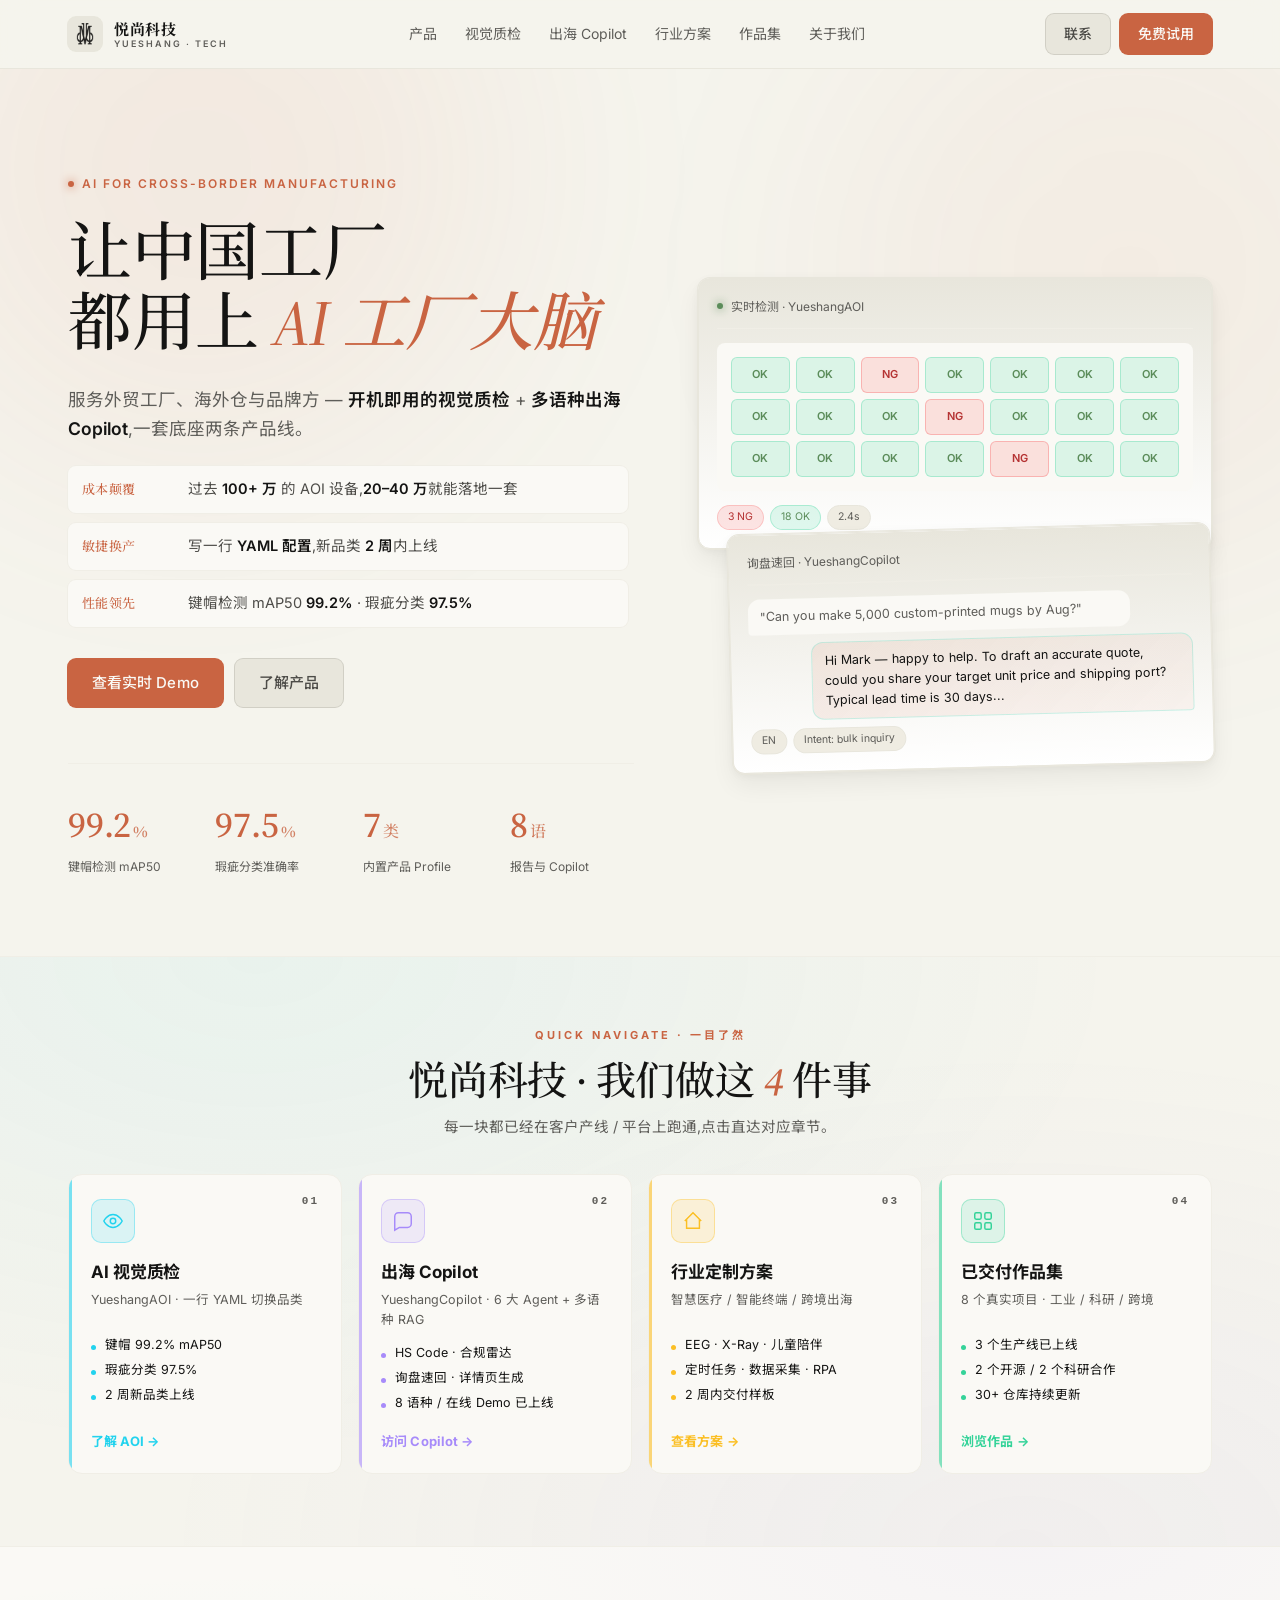
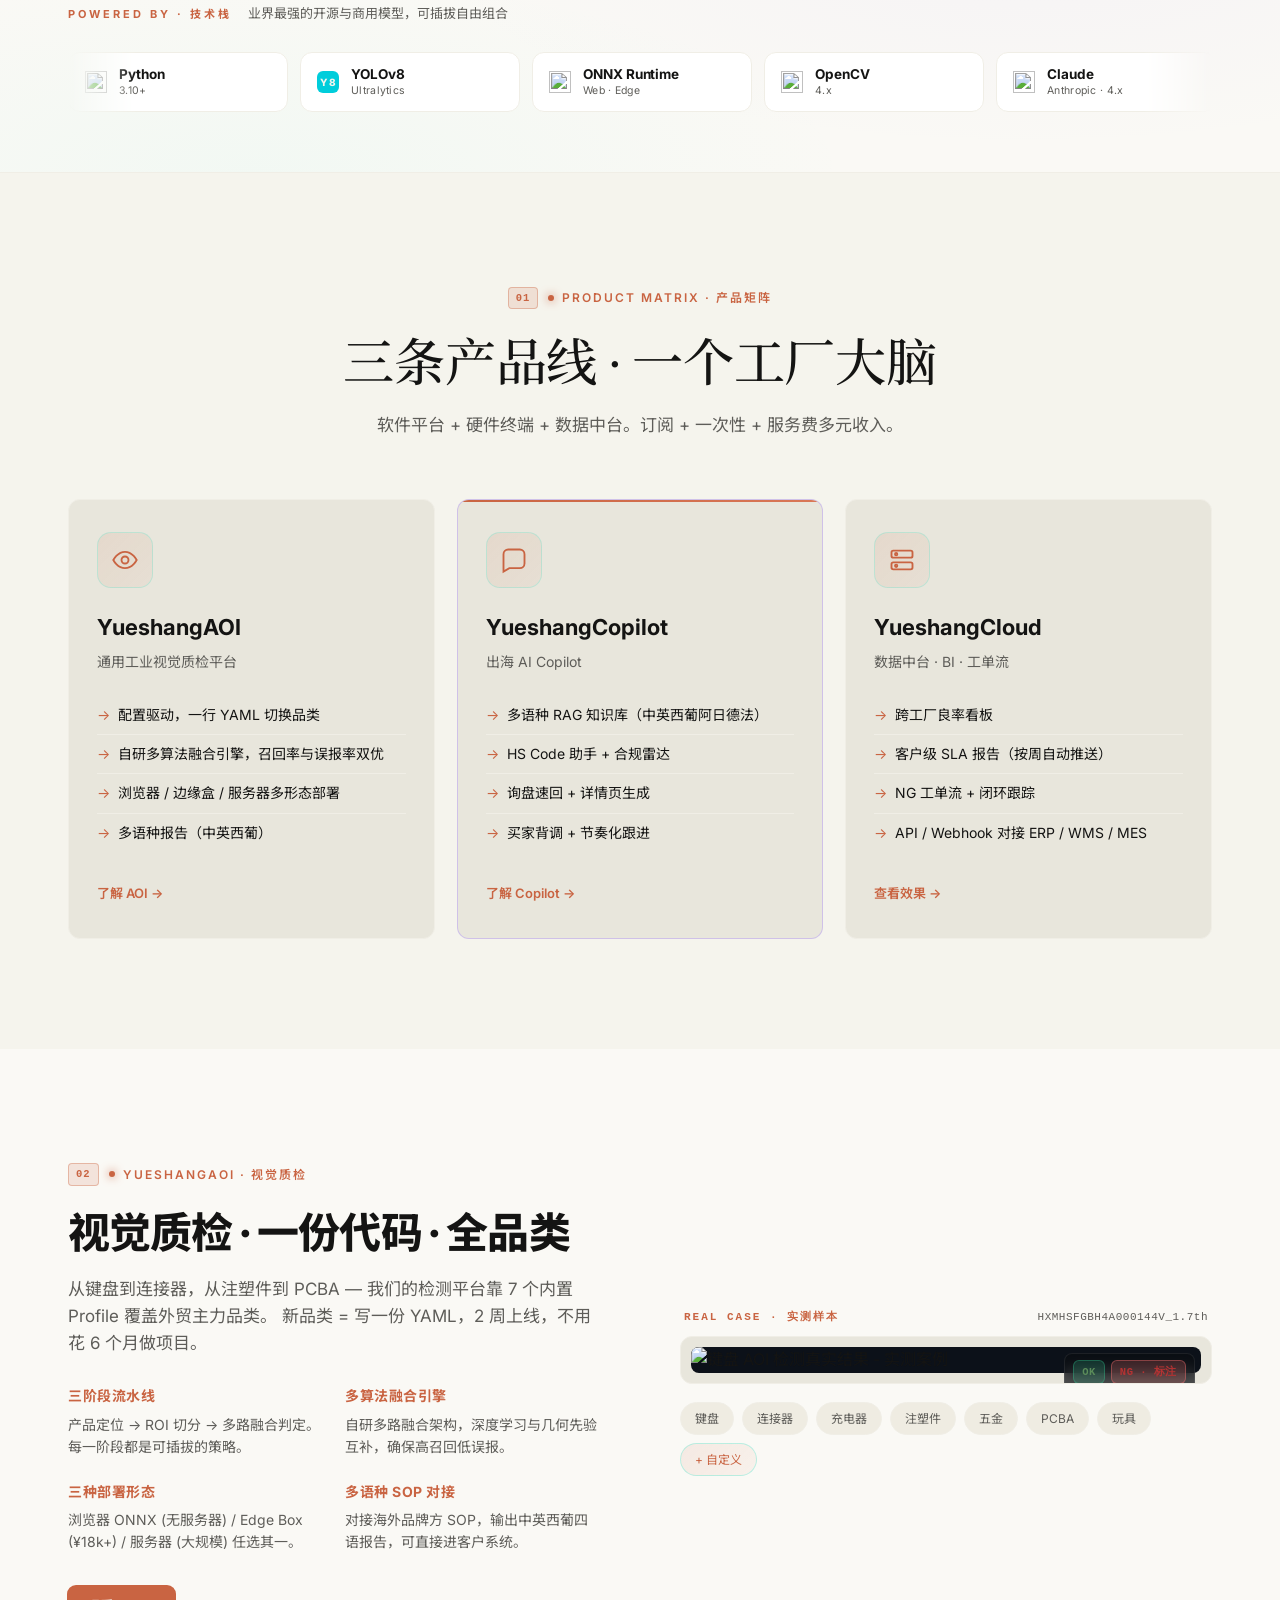
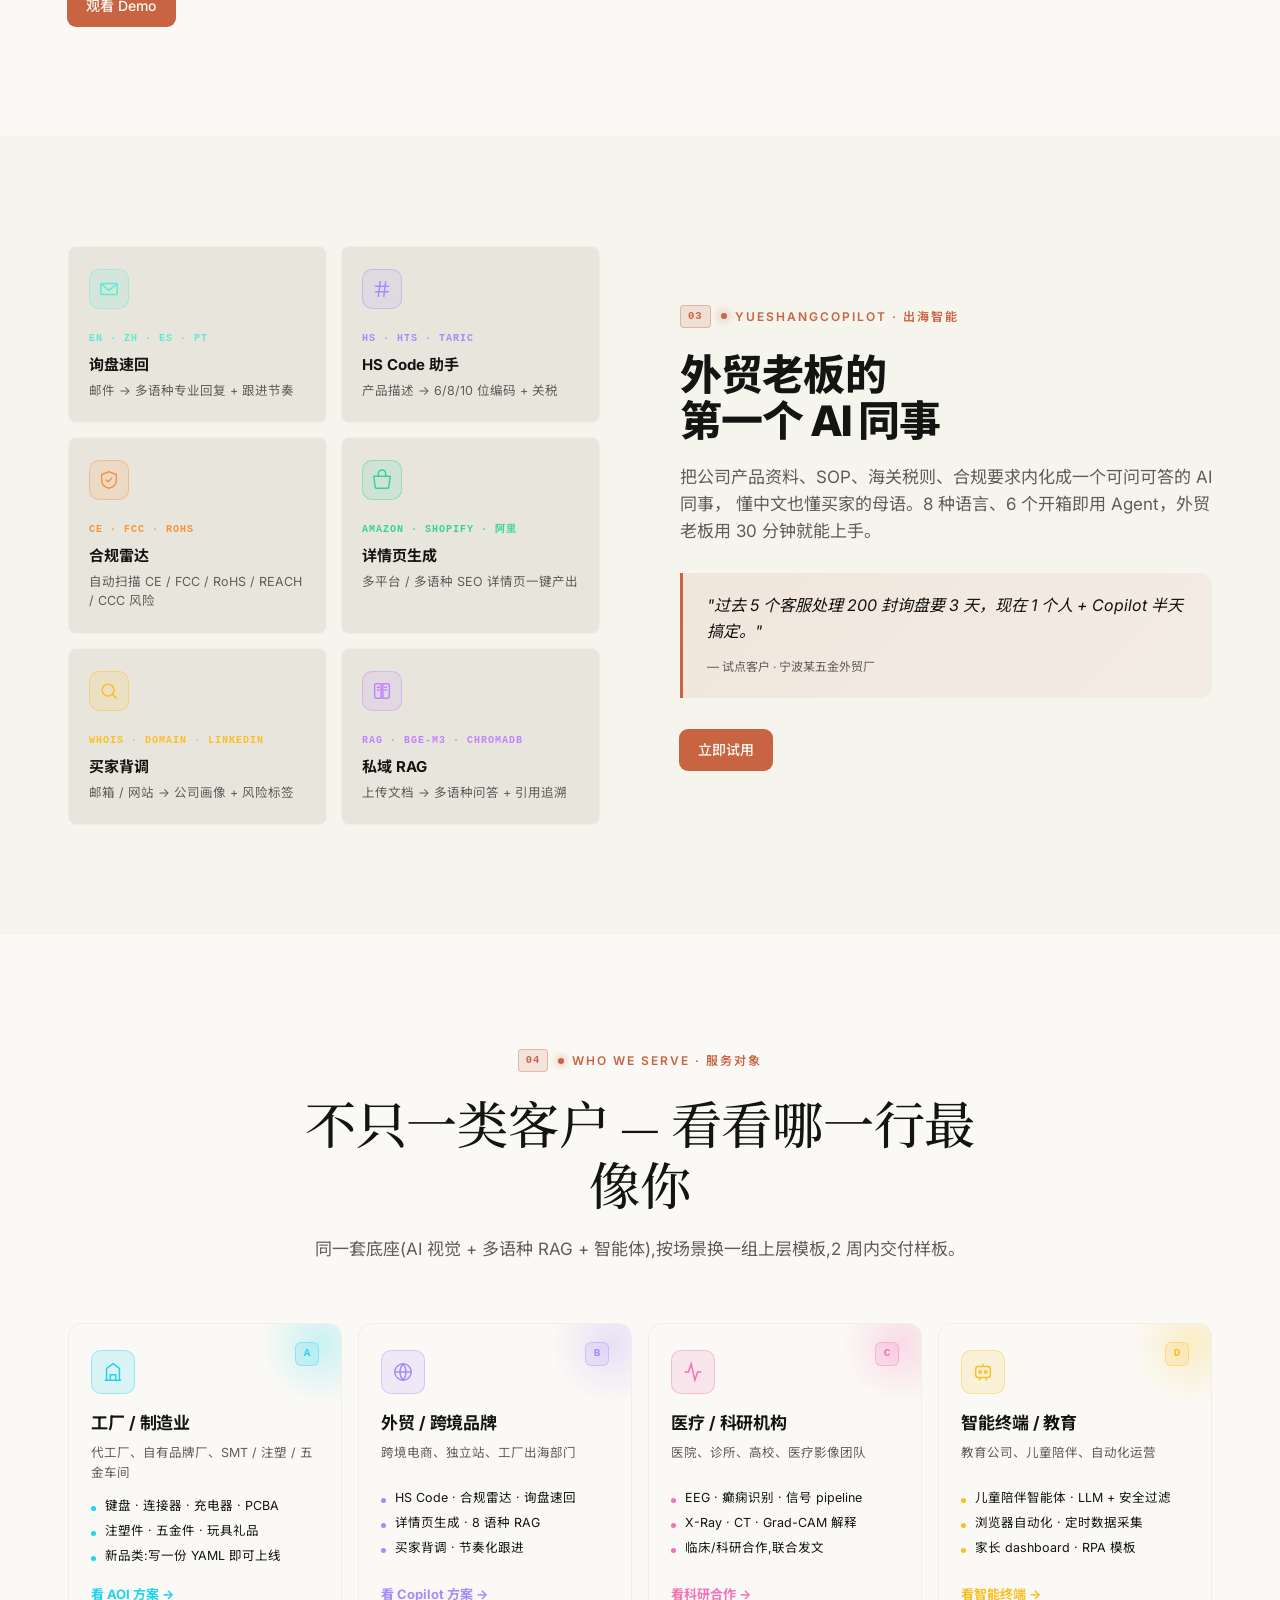
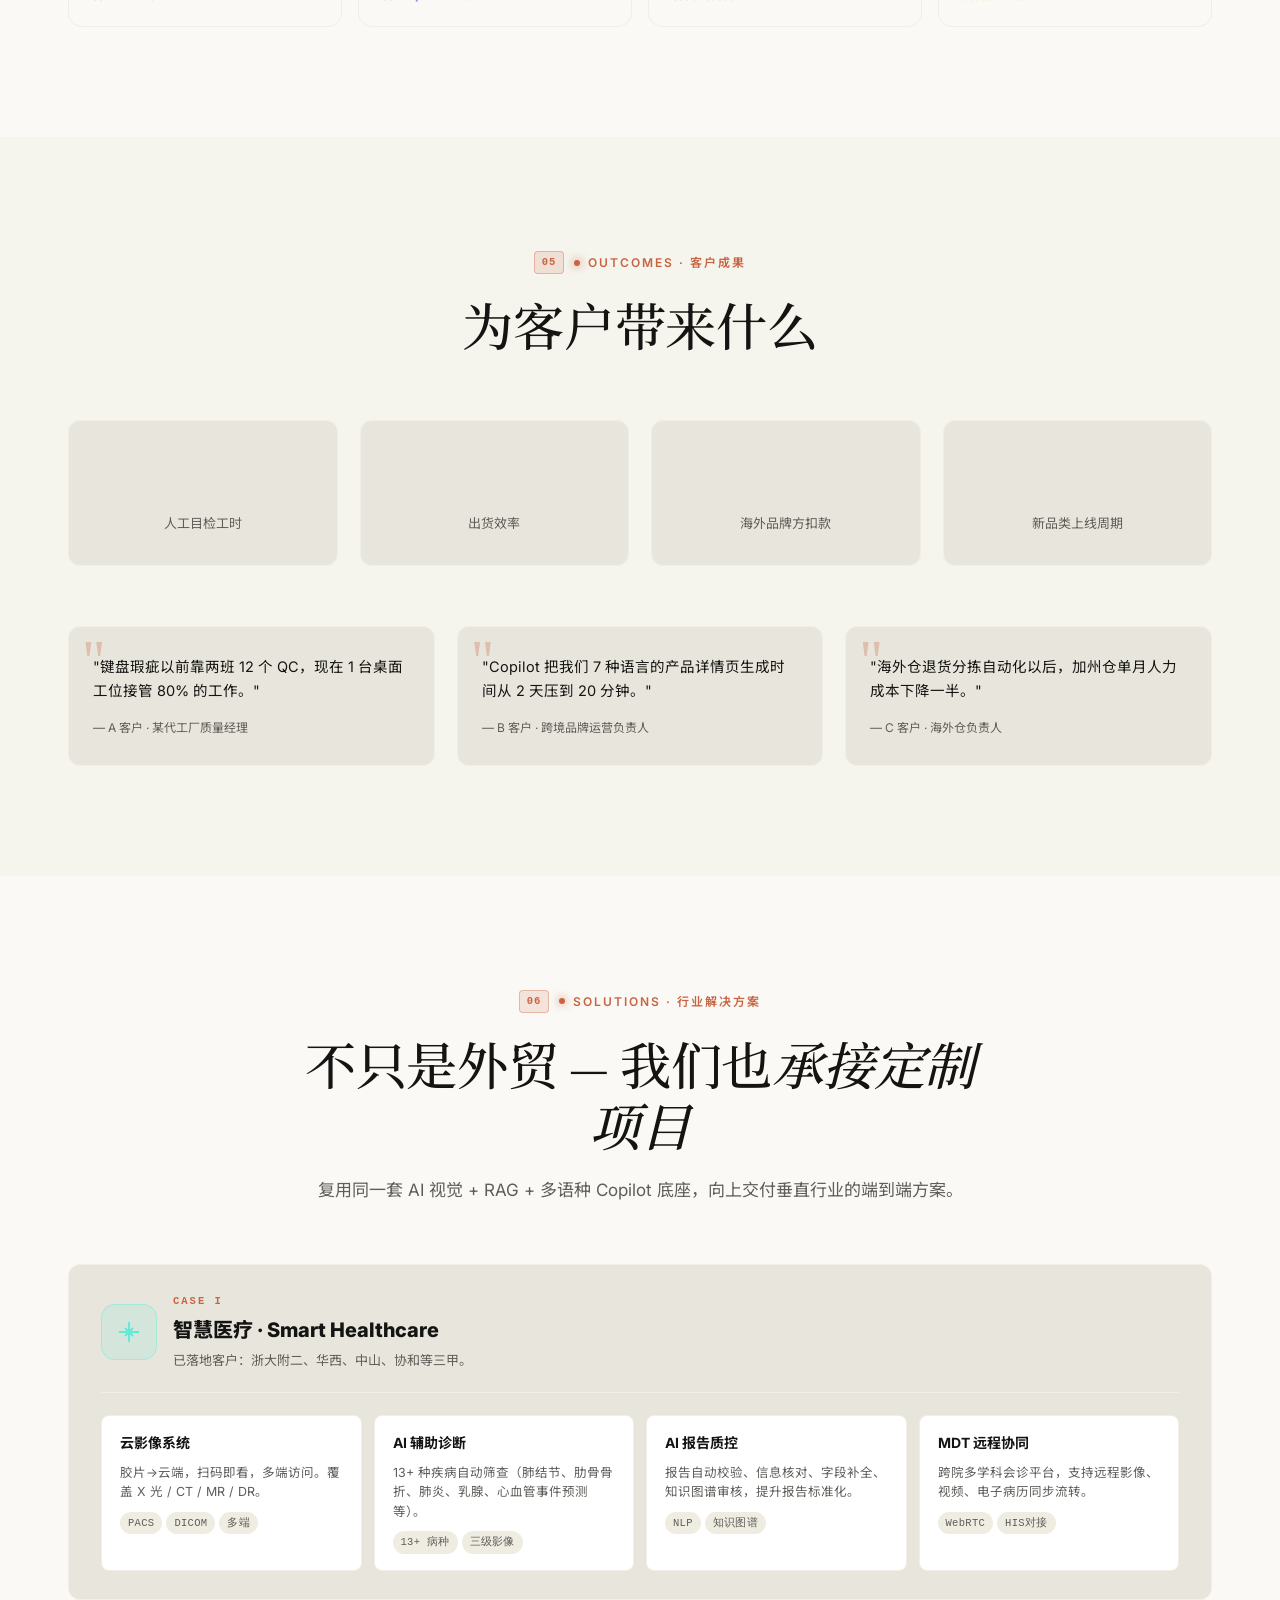
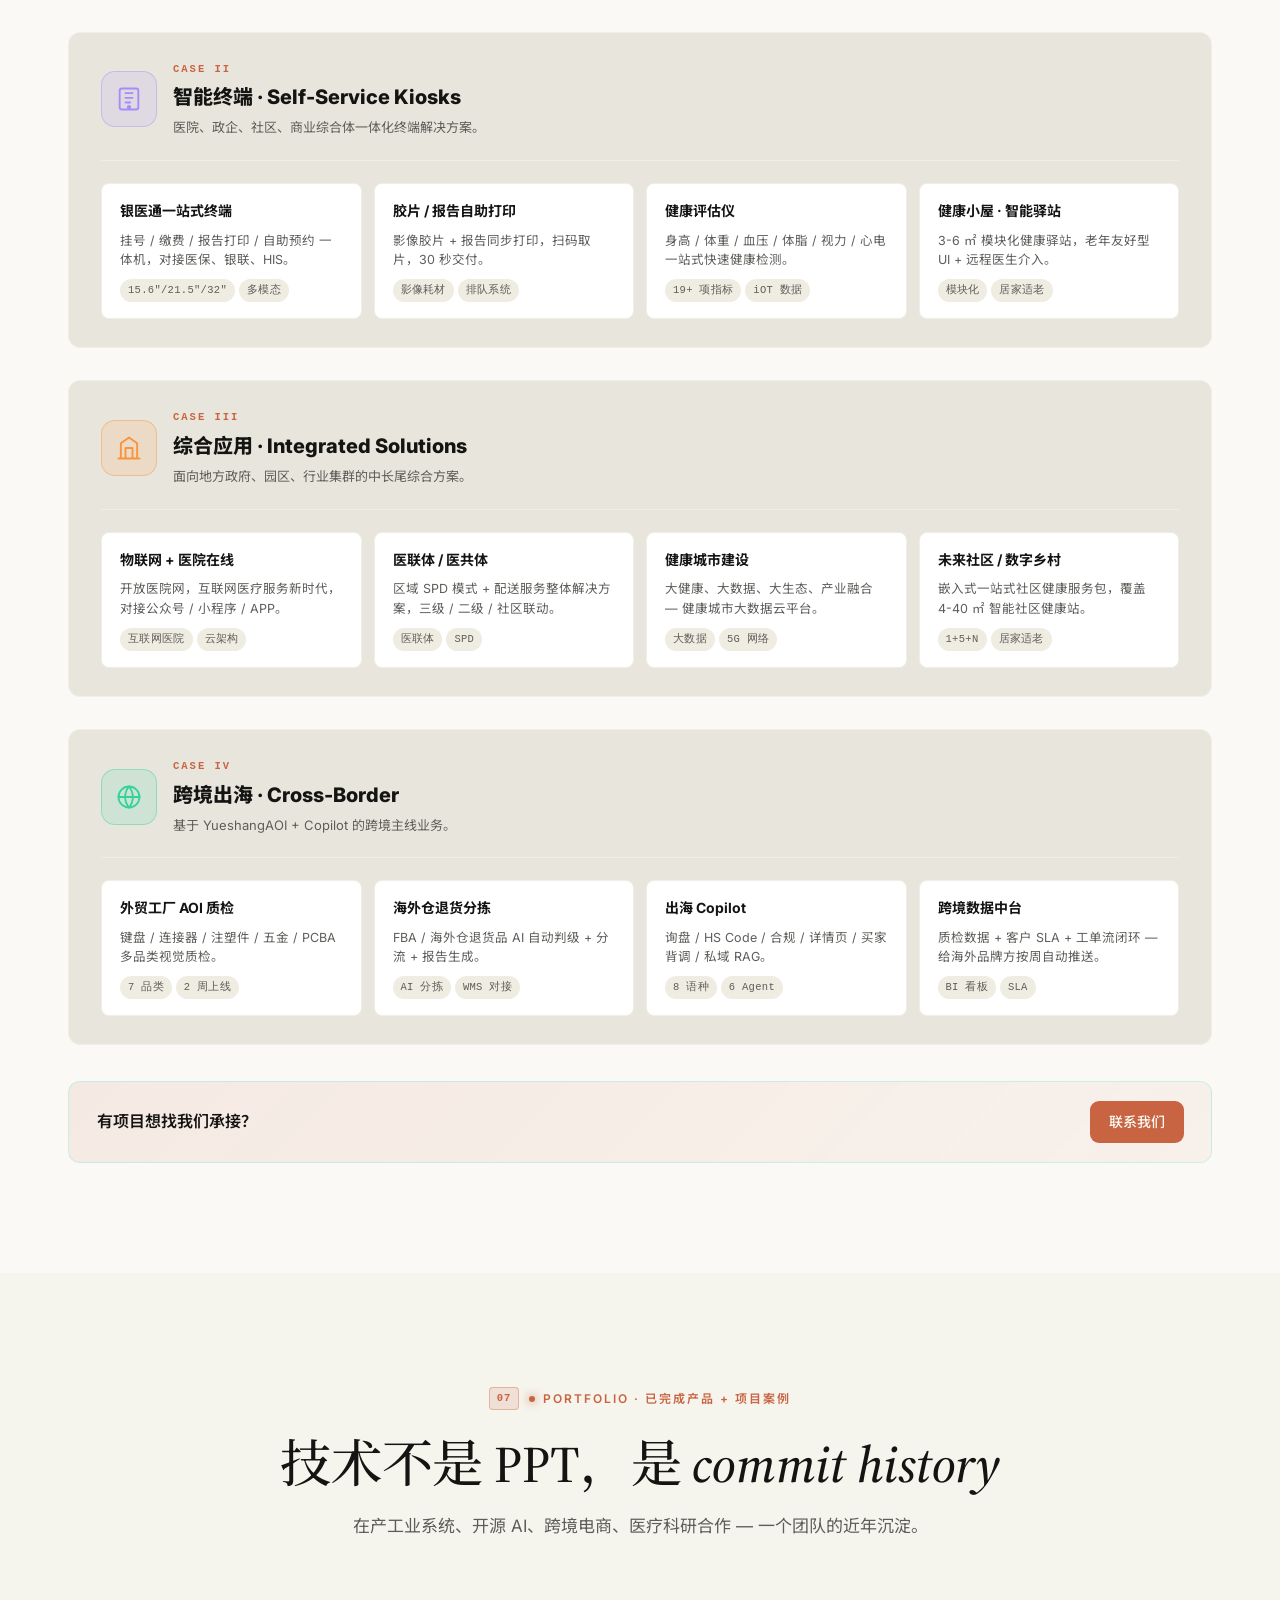
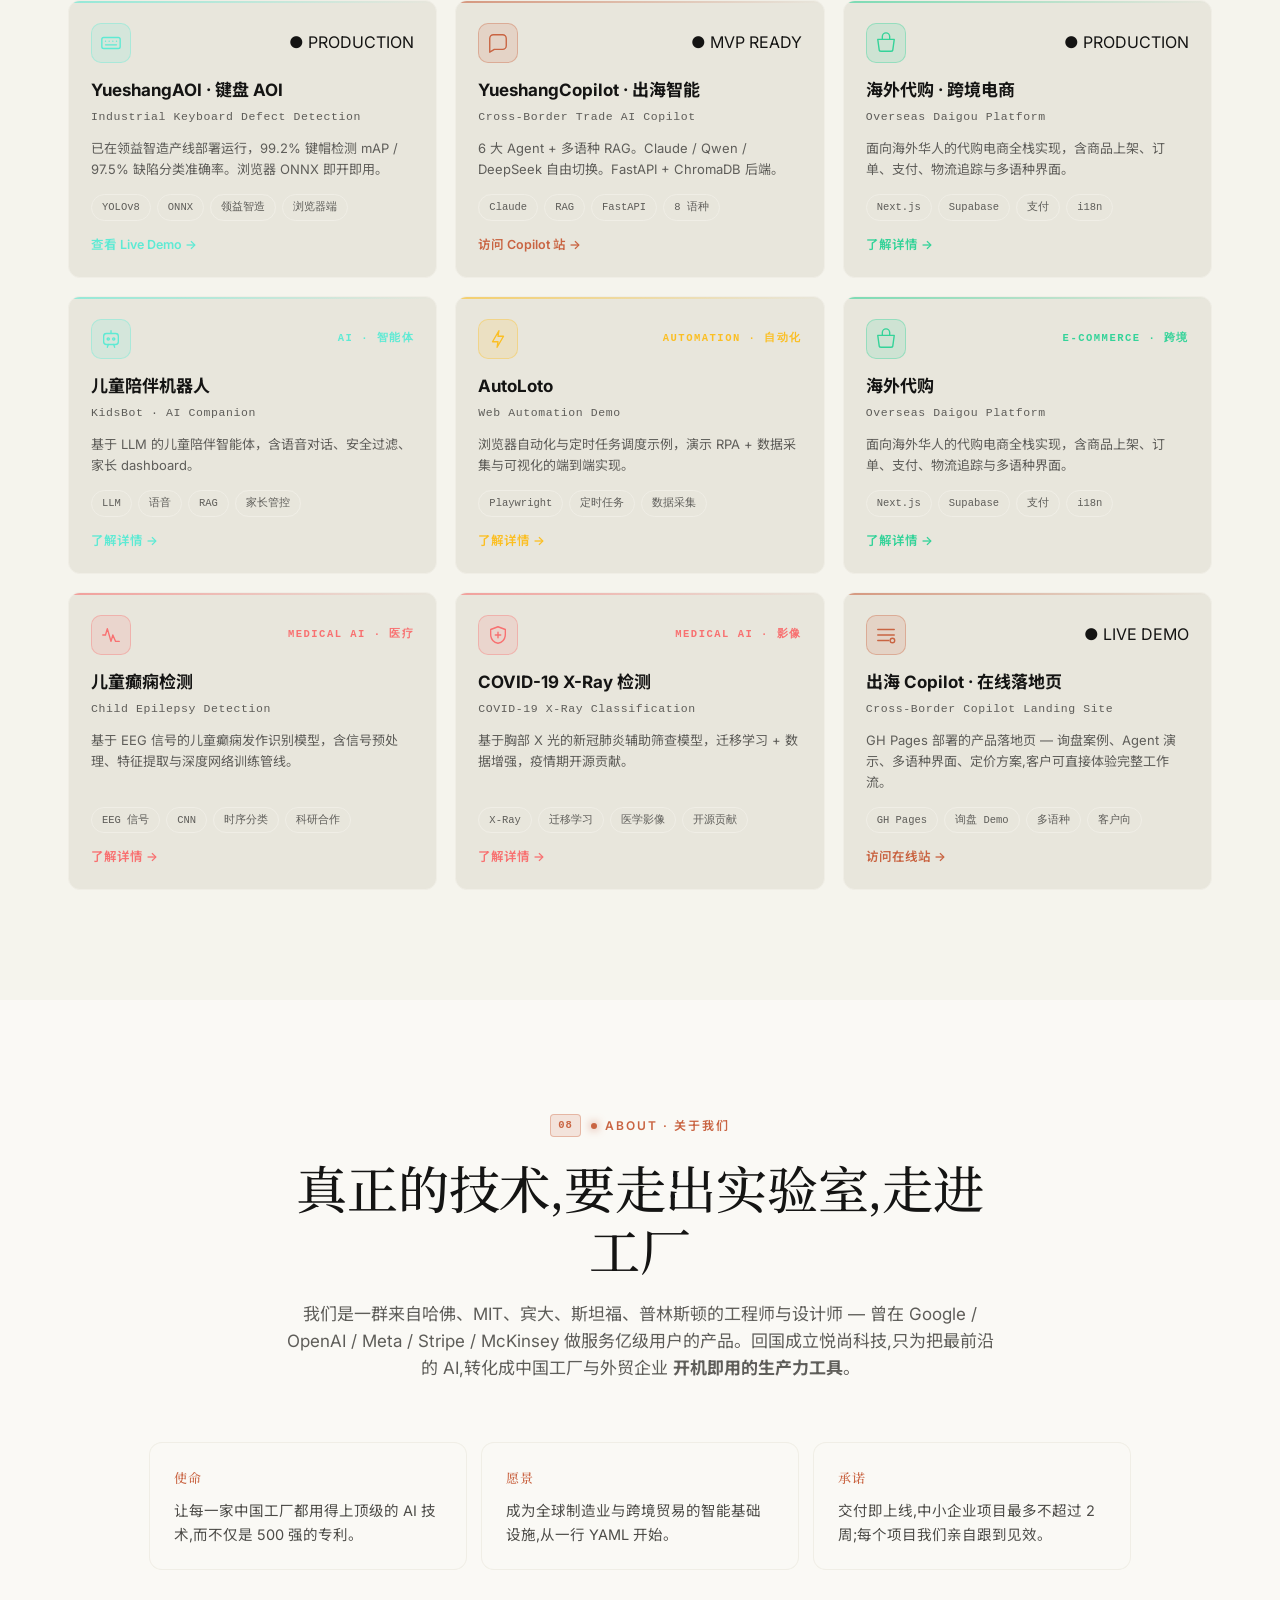
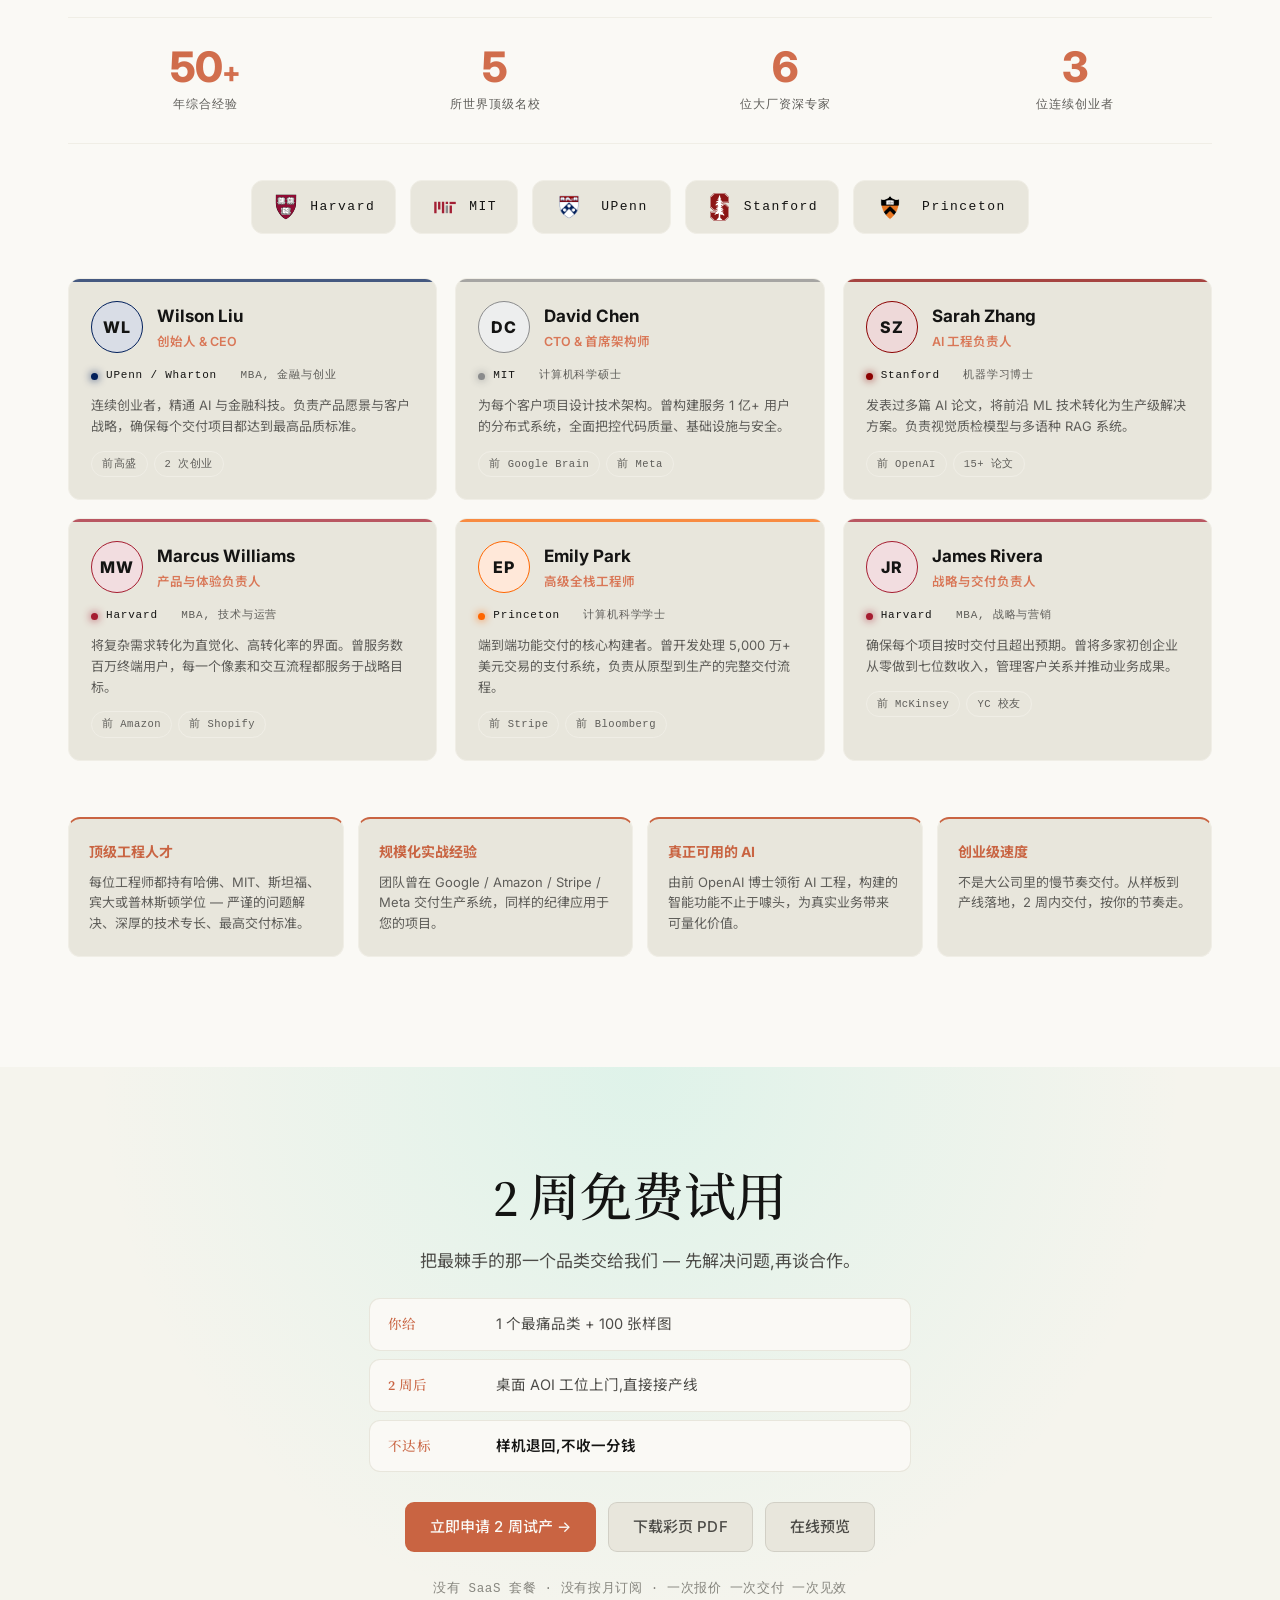
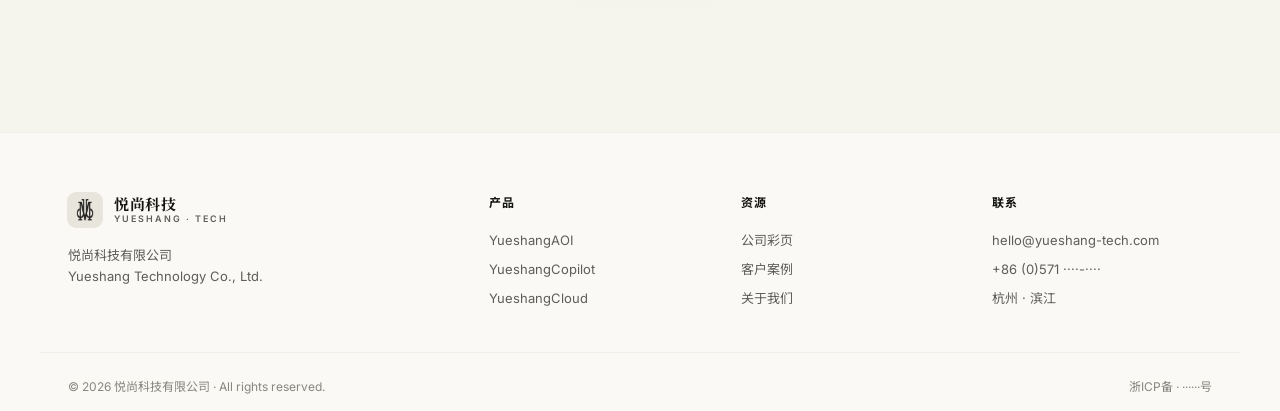
==== commit 226802bd: "fix(meta+cta): add missing favicon links + restructure CTA paragraph Favicon - index.html and brochu" ====
--- a/index.html
+++ b/index.html
@@ -5,6 +5,9 @@
   <meta name="viewport" content="width=device-width, initial-scale=1.0" />
   <title>悦尚科技 · AI for Cross-Border Manufacturing</title>
   <meta name="description" content="悦尚科技 — 为外贸工厂和海外品牌方提供 AI 视觉质检 (YueshangAOI) 与出海智能 Copilot (YueshangCopilot) 的垂直方案商。" />
+  <link rel="icon" type="image/png" sizes="128x128" href="public/logo/yueshang-mark-128.png" />
+  <link rel="icon" type="image/png" sizes="96x96" href="public/logo/yueshang-mark-96.png" />
+  <link rel="apple-touch-icon" href="public/logo/yueshang-mark-128.png" />
   <link rel="preconnect" href="https://fonts.googleapis.com" />
   <link rel="preconnect" href="https://fonts.gstatic.com" crossorigin />
   <link href="https://fonts.googleapis.com/css2?family=Source+Serif+4:opsz,wght@8..60,400;8..60,500;8..60,600&family=Inter:wght@400;500;600;700&family=JetBrains+Mono:wght@400;500&family=Noto+Serif+SC:wght@400;500;700&family=Noto+Sans+SC:wght@400;500;700&display=swap" rel="stylesheet" />
@@ -1092,7 +1095,12 @@
 <section id="demo" class="cta">
   <div class="container cta__inner">
     <h2>2 周免费试用</h2>
-    <p>把最棘手的那一个品类发给我们 — 2 周内交付一台桌面 AOI 工位,直接接到你的产线上。<br/>跑起来不达标 → <b>样机退回,不收一分钱</b>。先解决问题,再谈合作。</p>
+    <p class="cta__lead">把最棘手的那一个品类交给我们 — 先解决问题,再谈合作。</p>
+    <ol class="cta__steps">
+      <li><span class="cs__k">你给</span><span class="cs__v">1 个最痛品类 + 100 张样图</span></li>
+      <li><span class="cs__k">2 周后</span><span class="cs__v">桌面 AOI 工位上门,直接接产线</span></li>
+      <li><span class="cs__k">不达标</span><span class="cs__v"><b>样机退回,不收一分钱</b></span></li>
+    </ol>
     <div class="cta__row">
       <a class="btn btn--solid btn--lg" href="#contact">立即申请 2 周试产 →</a>
       <a class="btn btn--ghost btn--lg" href="public/Yueshang-Brochure.pdf" download="悦尚科技-公司彩页.pdf">下载彩页 PDF</a>
--- a/styles.css
+++ b/styles.css
@@ -1343,6 +1343,44 @@
   margin-left: auto; margin-right: auto;
 }
 .cta__inner p b { color: var(--accent); font-weight: 600; }
+.cta__lead {
+  font-size: 17px !important;
+  color: var(--text-2) !important;
+  margin: 0 auto 24px !important;
+  max-width: 600px !important;
+}
+.cta__steps {
+  list-style: none;
+  padding: 0;
+  margin: 0 auto 32px;
+  max-width: 540px;
+  display: flex; flex-direction: column;
+  gap: 10px;
+  text-align: left;
+}
+.cta__steps li {
+  display: grid;
+  grid-template-columns: 92px 1fr;
+  gap: 16px;
+  align-items: baseline;
+  padding: 14px 18px;
+  background: var(--bg-2);
+  border-radius: 10px;
+  box-shadow: 0 0 0 1px var(--line-2);
+}
+.cs__k {
+  font-family: var(--font-serif);
+  font-size: 13.5px;
+  font-weight: 500;
+  color: var(--accent);
+  letter-spacing: 0.02em;
+}
+.cs__v {
+  font-size: 14.5px;
+  color: var(--text-2);
+  line-height: 1.55;
+}
+.cs__v b { color: var(--text); font-weight: 600; }
 .cta__row { display: flex; gap: 14px; justify-content: center; flex-wrap: wrap; }
 .cta__hint {
   font-size: 12.5px !important;
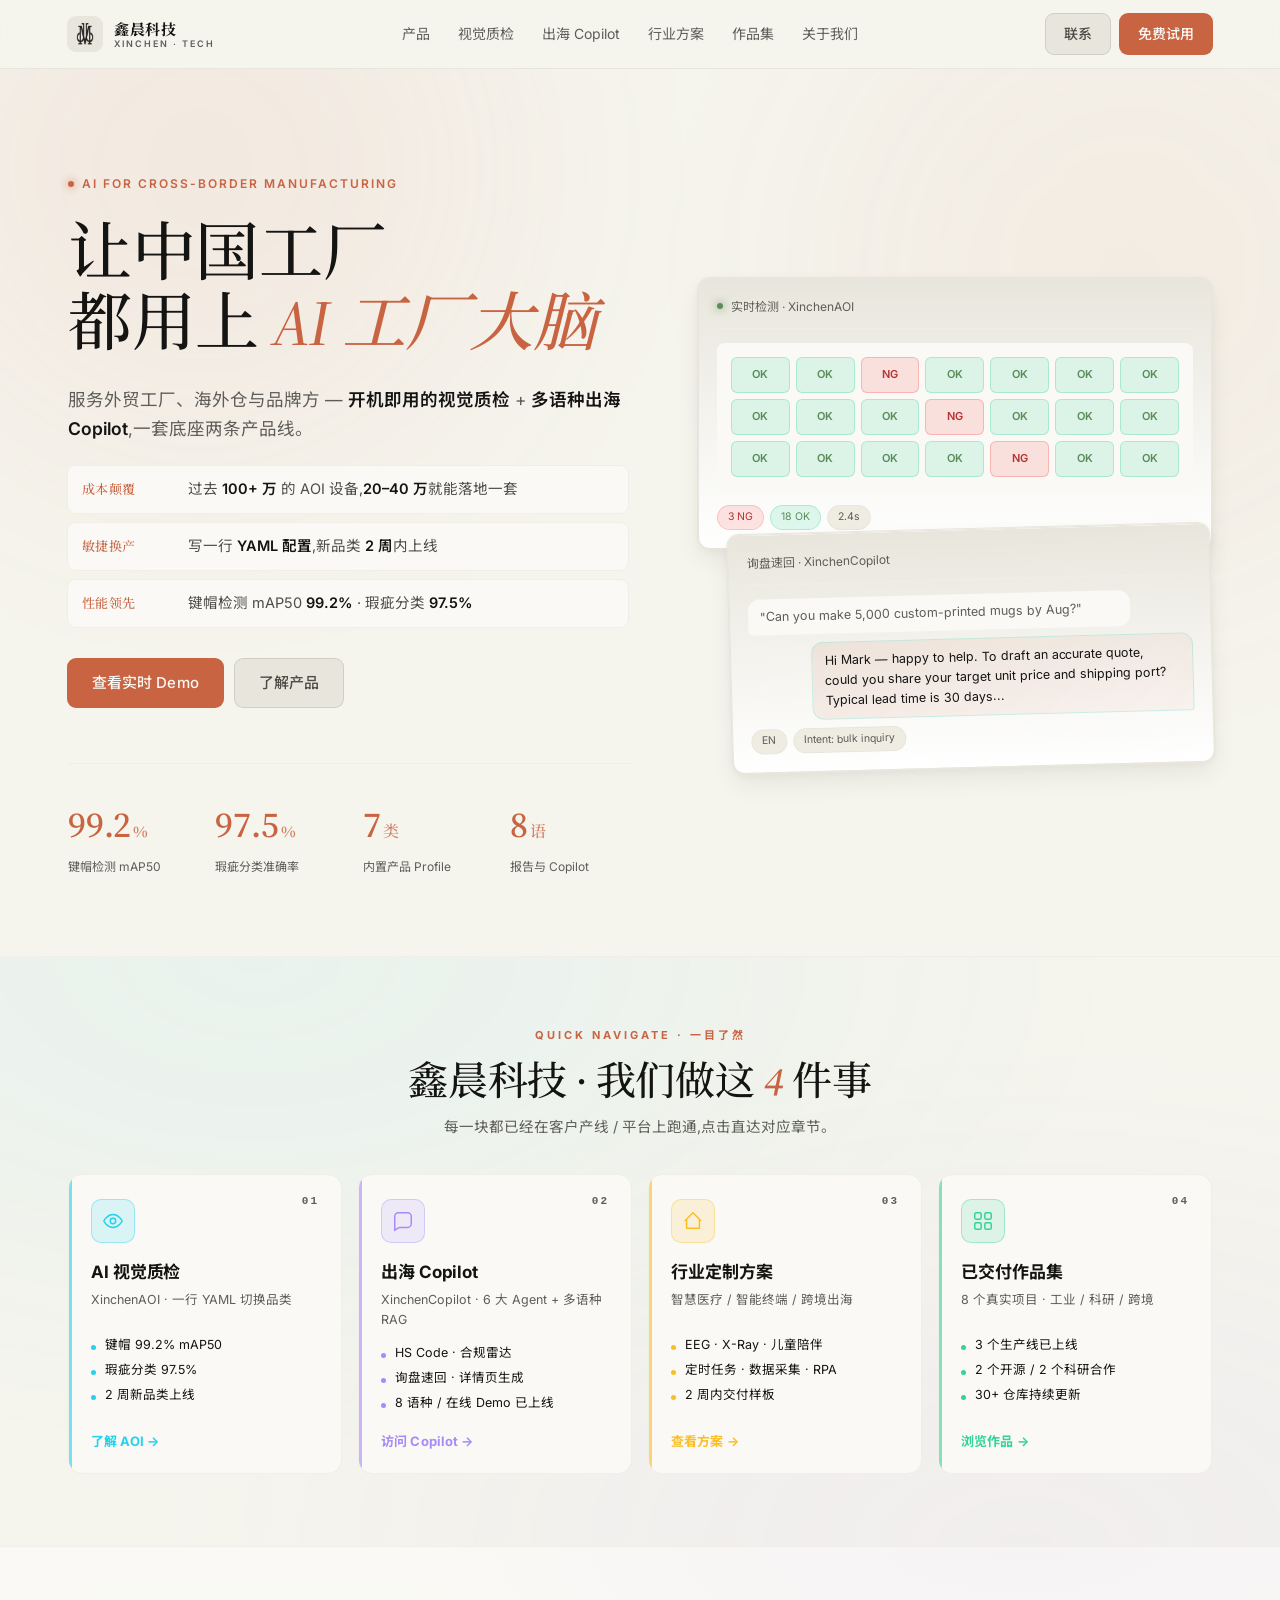
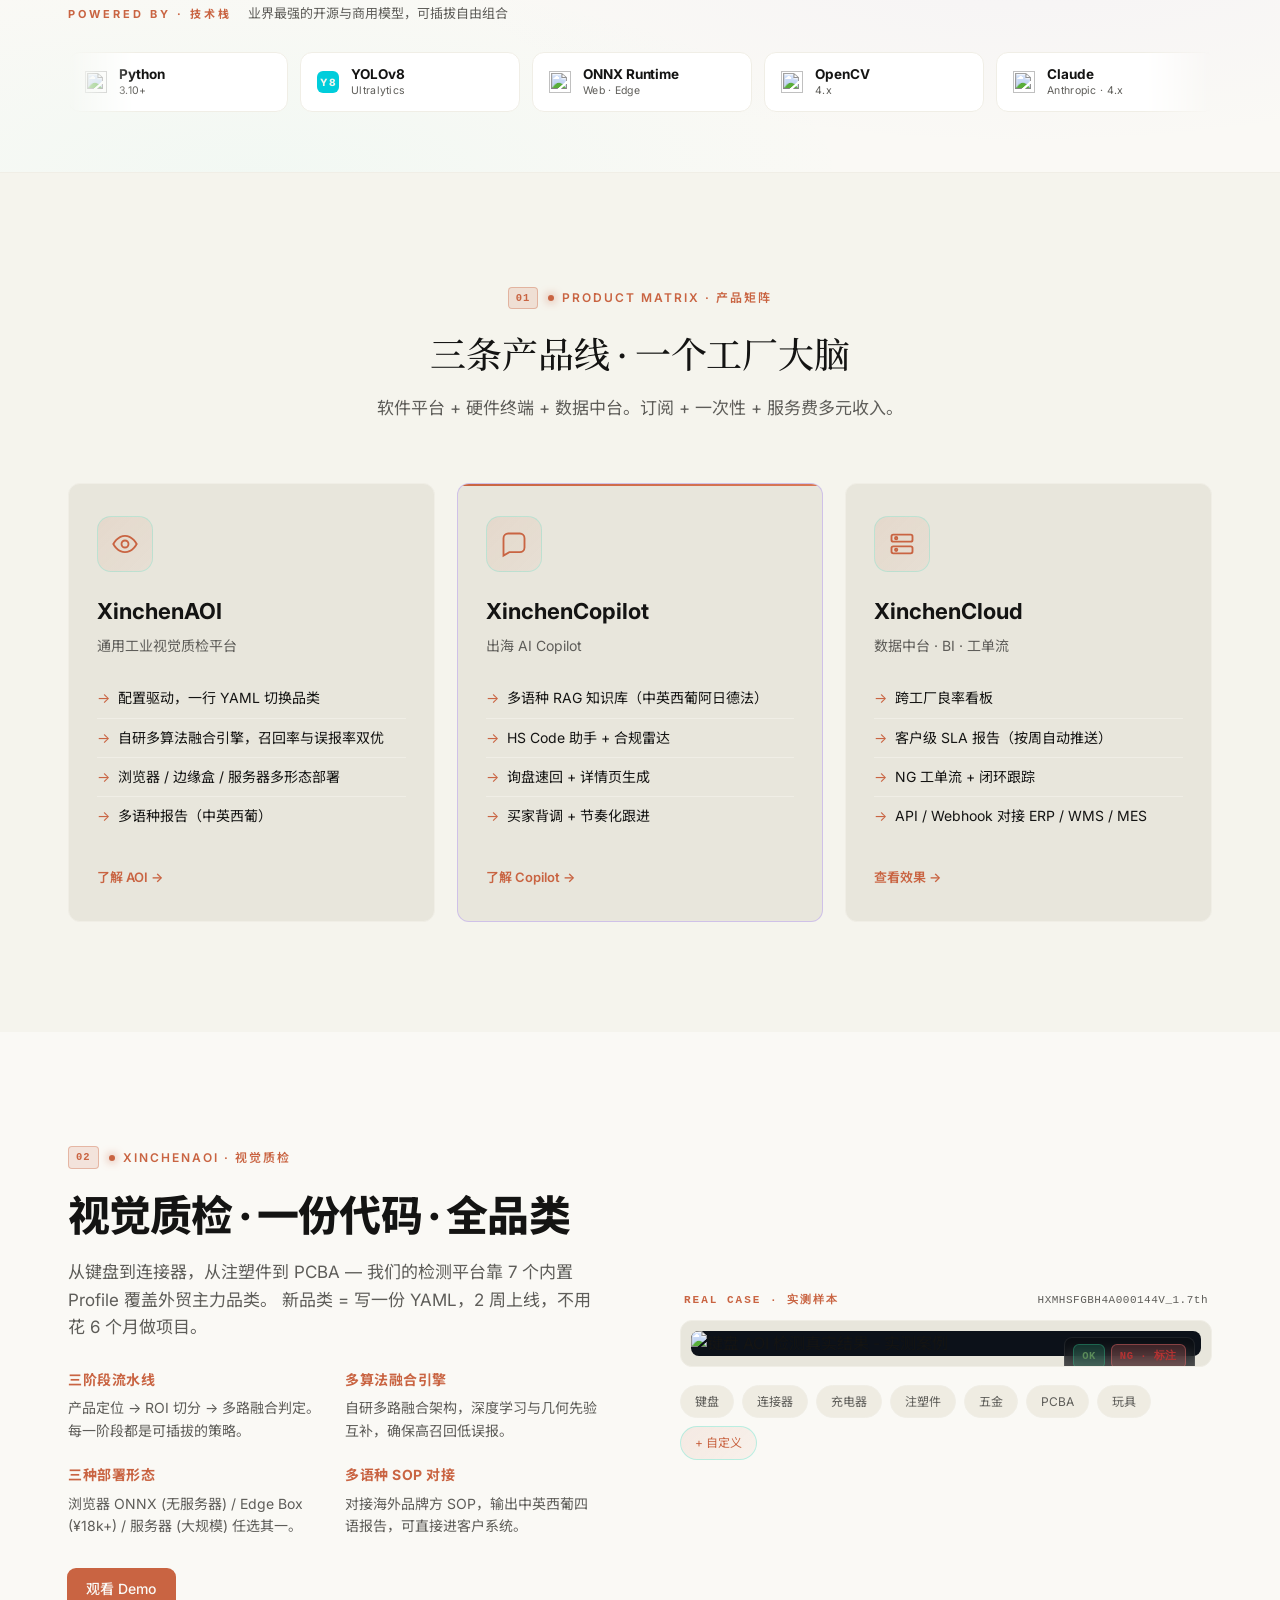
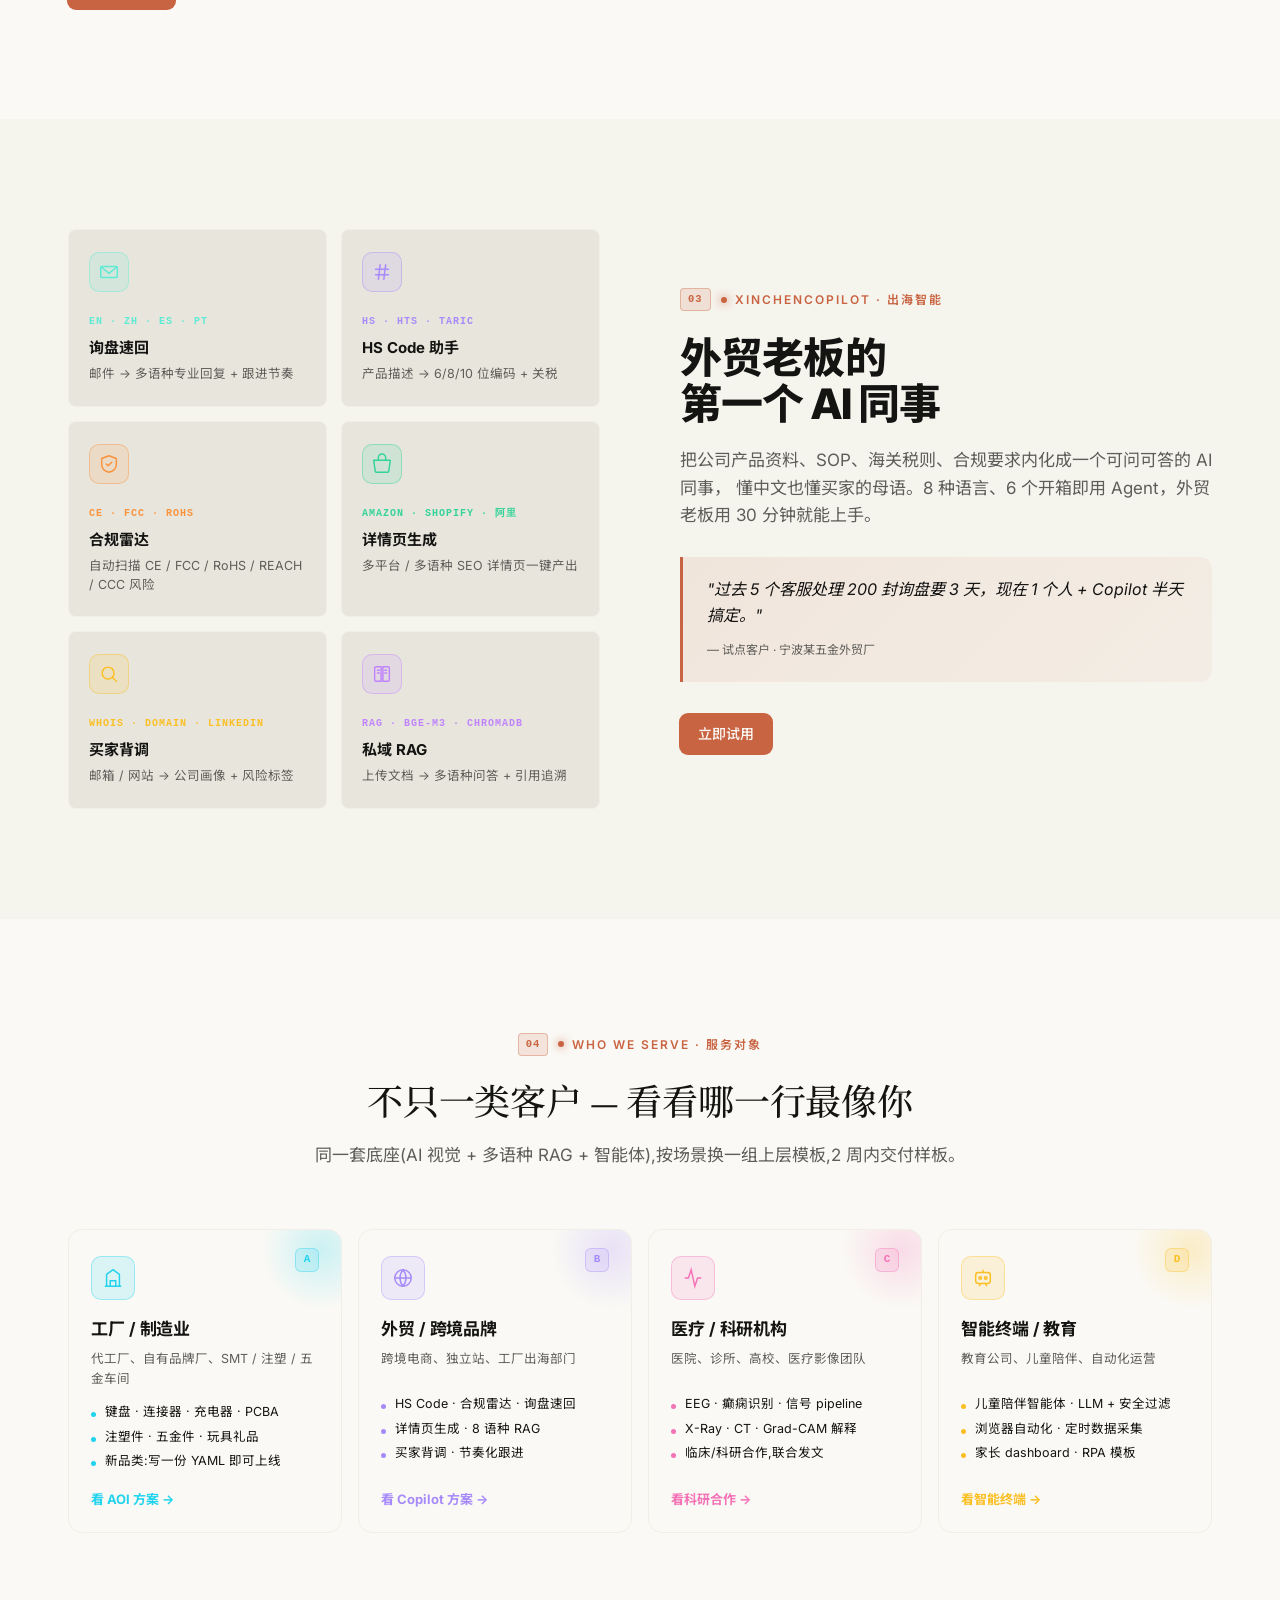
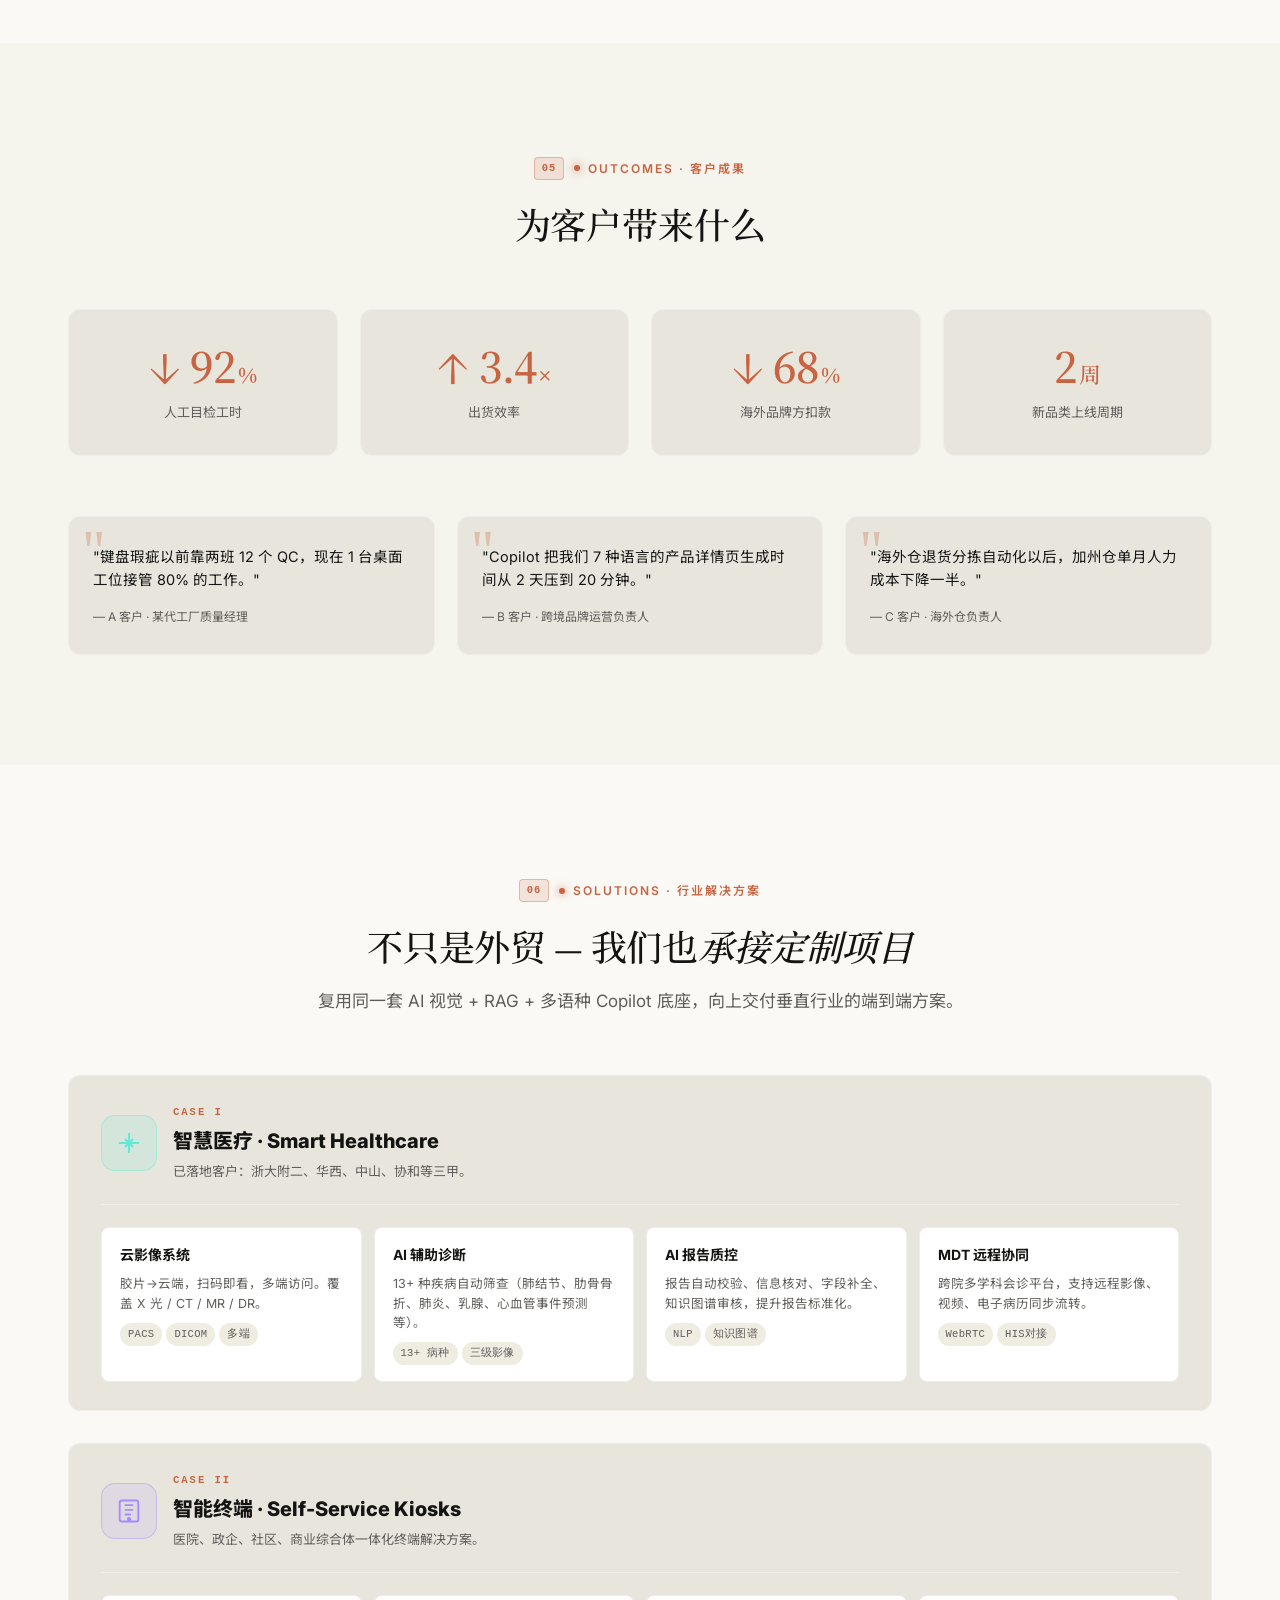
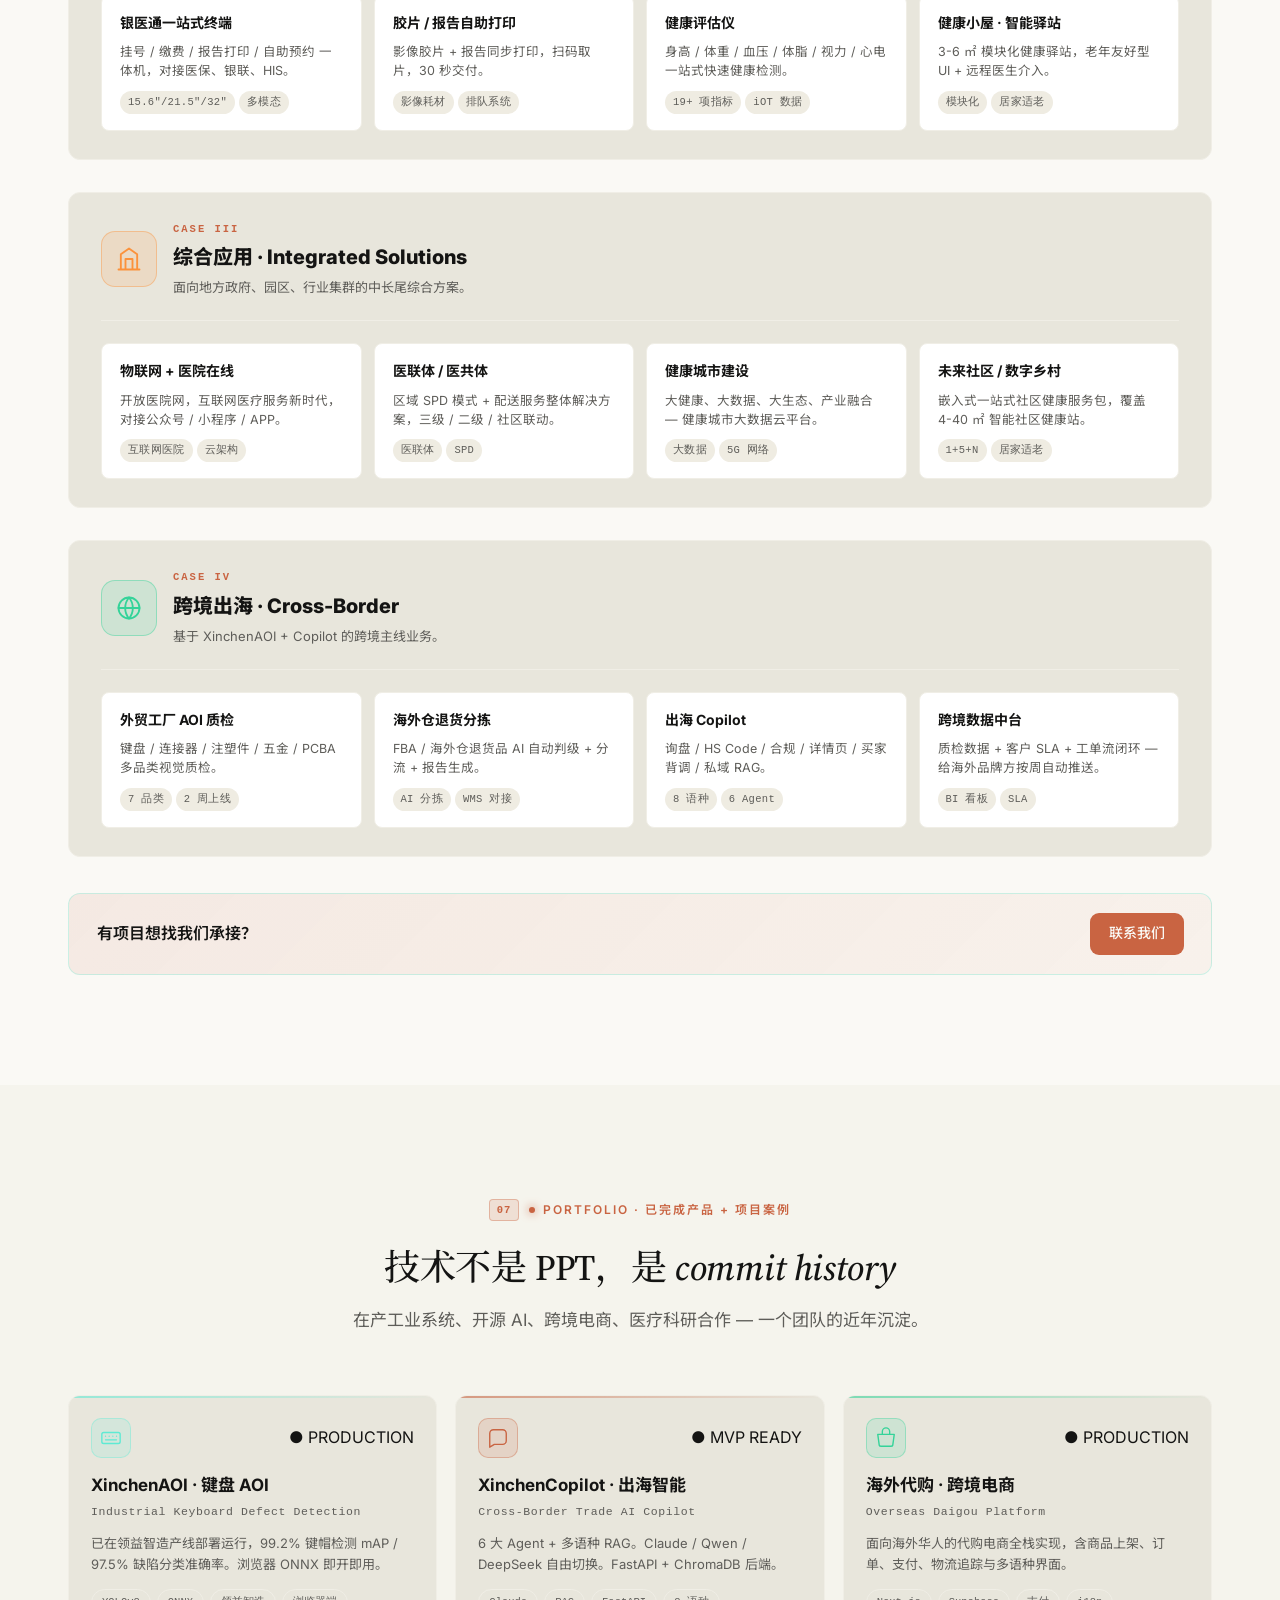
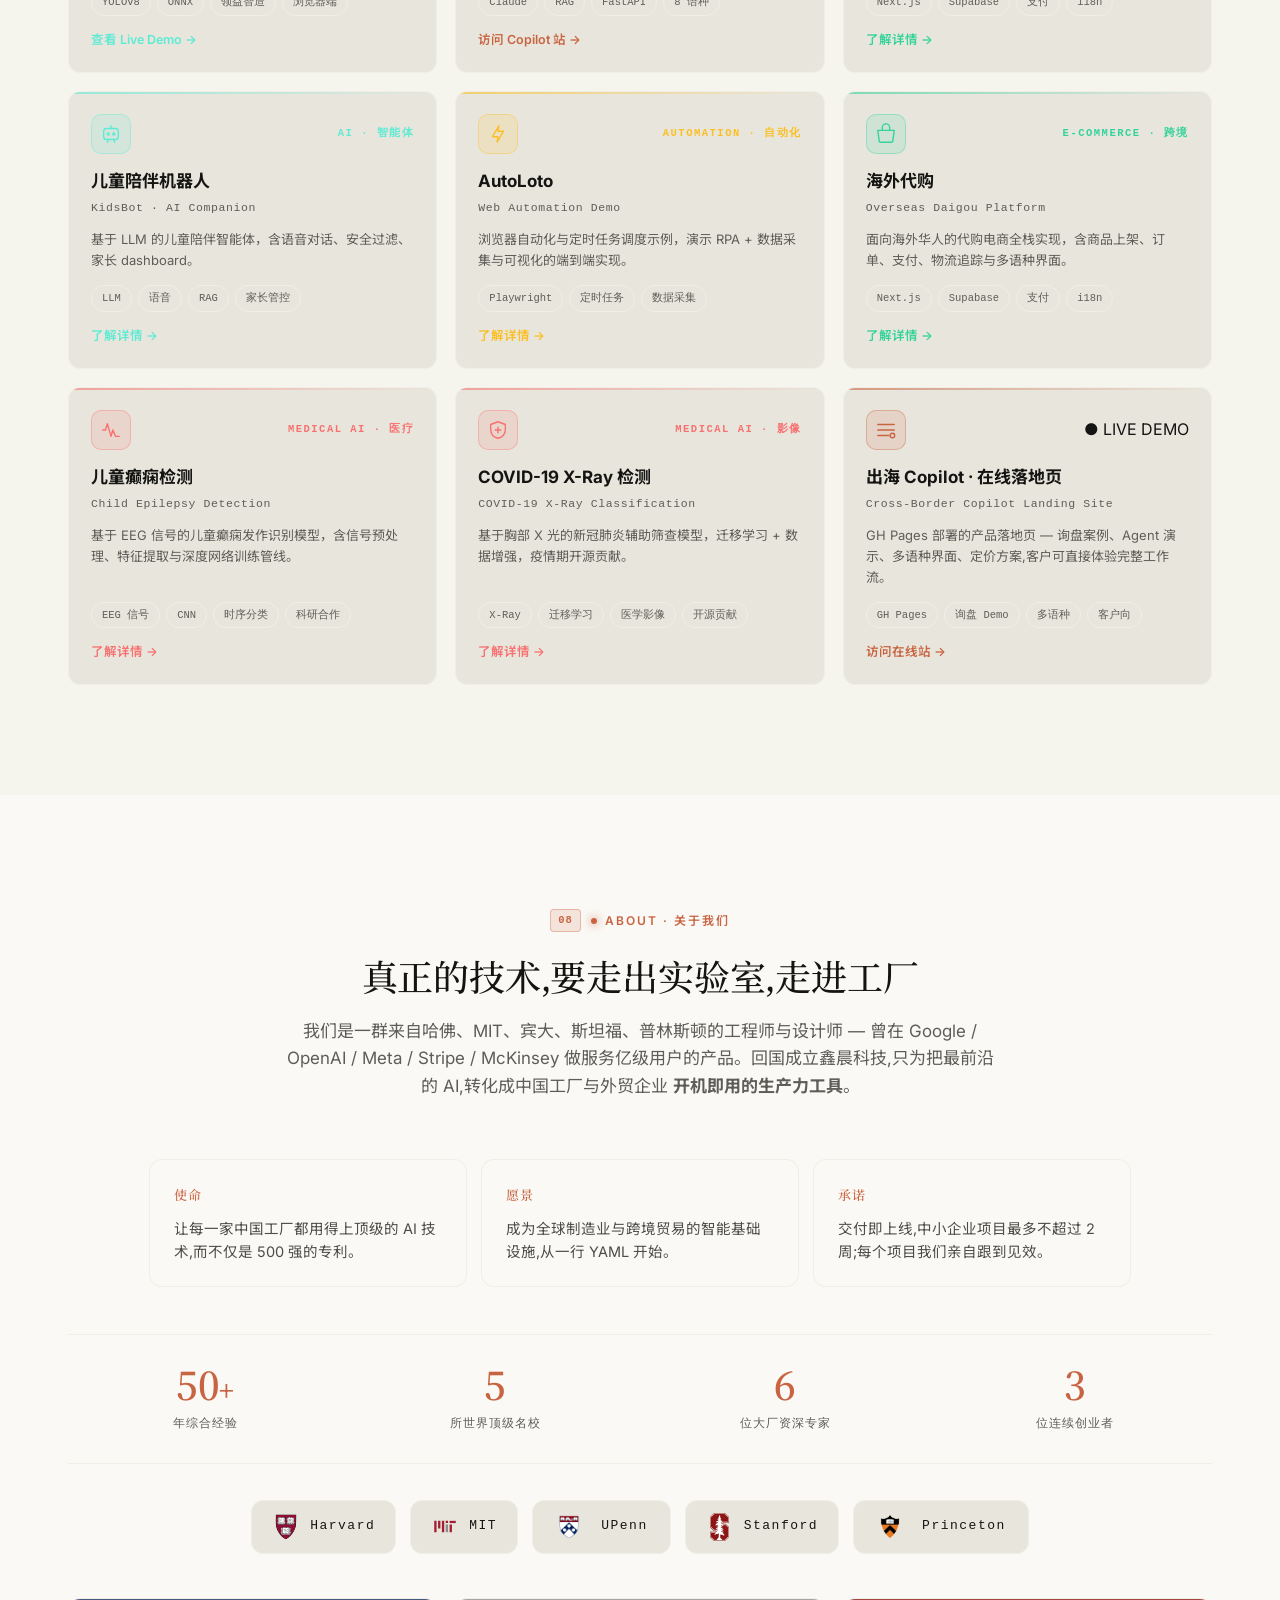
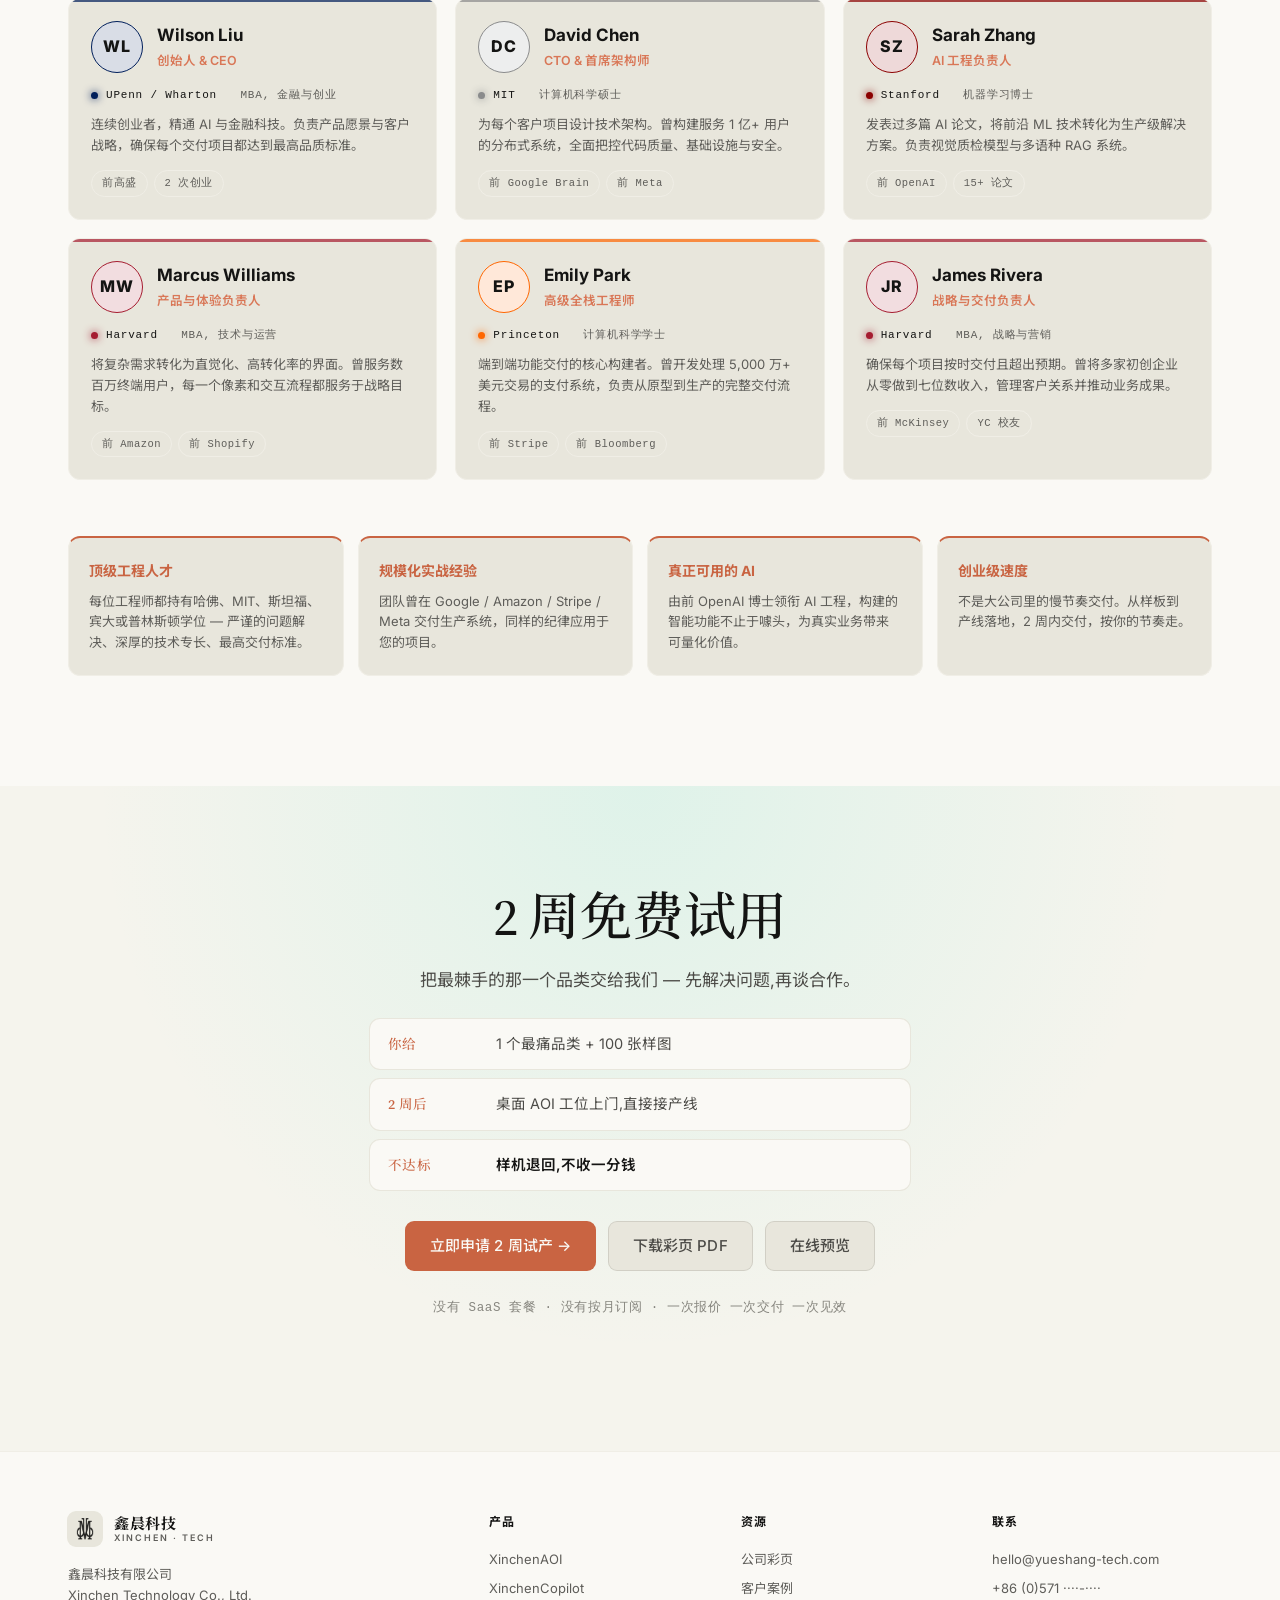
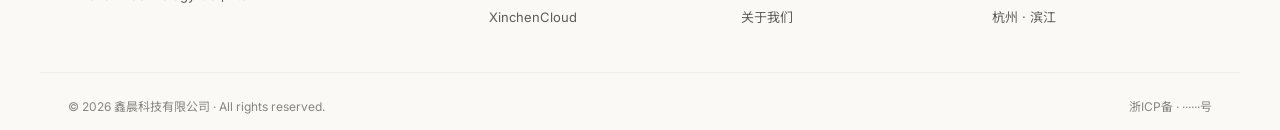
==== commit 3f0463af: "rename: brand 悦尚 → 鑫晨 / Yueshang → Xinchen across the entire repo Per request — full-stack brand ren" ====
--- a/index.html
+++ b/index.html
@@ -3,8 +3,8 @@
 <head>
   <meta charset="UTF-8" />
   <meta name="viewport" content="width=device-width, initial-scale=1.0" />
-  <title>悦尚科技 · AI for Cross-Border Manufacturing</title>
-  <meta name="description" content="悦尚科技 — 为外贸工厂和海外品牌方提供 AI 视觉质检 (YueshangAOI) 与出海智能 Copilot (YueshangCopilot) 的垂直方案商。" />
+  <title>鑫晨科技 · AI for Cross-Border Manufacturing</title>
+  <meta name="description" content="鑫晨科技 — 为外贸工厂和海外品牌方提供 AI 视觉质检 (XinchenAOI) 与出海智能 Copilot (XinchenCopilot) 的垂直方案商。" />
   <link rel="icon" type="image/png" sizes="128x128" href="public/logo/yueshang-mark-128.png" />
   <link rel="icon" type="image/png" sizes="96x96" href="public/logo/yueshang-mark-96.png" />
   <link rel="apple-touch-icon" href="public/logo/yueshang-mark-128.png" />
@@ -18,11 +18,11 @@
 <!-- ================= NAV ================= -->
 <header class="nav">
   <div class="container nav__inner">
-    <a class="brand" href="#top" aria-label="悦尚科技">
-      <span class="brand__mark"><img src="public/logo/yueshang-mark-128.png" alt="悦尚" /></span>
+    <a class="brand" href="#top" aria-label="鑫晨科技">
+      <span class="brand__mark"><img src="public/logo/yueshang-mark-128.png" alt="鑫晨" /></span>
       <span class="brand__text">
-        <span class="brand__zh">悦尚科技</span>
-        <span class="brand__en">YUESHANG · TECH</span>
+        <span class="brand__zh">鑫晨科技</span>
+        <span class="brand__en">XINCHEN · TECH</span>
       </span>
     </a>
     <nav class="nav__links">
@@ -92,7 +92,7 @@
       <div class="card card--floating">
         <div class="card__head">
           <span class="dot dot--green"></span>
-          <span>实时检测 · YueshangAOI</span>
+          <span>实时检测 · XinchenAOI</span>
         </div>
         <div class="card__body">
           <div class="diag">
@@ -123,7 +123,7 @@
         </div>
       </div>
       <div class="card card--secondary">
-        <div class="card__head"><span>询盘速回 · YueshangCopilot</span></div>
+        <div class="card__head"><span>询盘速回 · XinchenCopilot</span></div>
         <div class="card__body small">
           <p class="msg msg--in">"Can you make 5,000 custom-printed mugs by Aug?"</p>
           <p class="msg msg--out">Hi Mark — happy to help. To draft an accurate quote, could you share your target unit price and shipping port? Typical lead time is 30 days...</p>
@@ -142,7 +142,7 @@
   <div class="container">
     <div class="compass__head">
       <span class="compass__eyebrow">QUICK NAVIGATE · 一目了然</span>
-      <h2 class="compass__title">悦尚科技 · 我们做这 <em>4</em> 件事</h2>
+      <h2 class="compass__title">鑫晨科技 · 我们做这 <em>4</em> 件事</h2>
       <p class="compass__sub">每一块都已经在客户产线 / 平台上跑通,点击直达对应章节。</p>
     </div>
     <div class="compass__grid">
@@ -152,7 +152,7 @@
           <svg viewBox="0 0 24 24" fill="none" stroke="currentColor" stroke-width="1.6"><circle cx="12" cy="12" r="3"/><path d="M2 12s3.5-7 10-7 10 7 10 7-3.5 7-10 7S2 12 2 12z"/></svg>
         </div>
         <h3>AI 视觉质检</h3>
-        <p>YueshangAOI · 一行 YAML 切换品类</p>
+        <p>XinchenAOI · 一行 YAML 切换品类</p>
         <ul>
           <li>键帽 99.2% mAP50</li>
           <li>瑕疵分类 97.5%</li>
@@ -167,7 +167,7 @@
           <svg viewBox="0 0 24 24" fill="none" stroke="currentColor" stroke-width="1.6"><path d="M21 15a4 4 0 0 1-4 4H8l-5 3V7a4 4 0 0 1 4-4h10a4 4 0 0 1 4 4z"/></svg>
         </div>
         <h3>出海 Copilot</h3>
-        <p>YueshangCopilot · 6 大 Agent + 多语种 RAG</p>
+        <p>XinchenCopilot · 6 大 Agent + 多语种 RAG</p>
         <ul>
           <li>HS Code · 合规雷达</li>
           <li>询盘速回 · 详情页生成</li>
@@ -319,7 +319,7 @@
         <div class="pcard__icon">
           <svg viewBox="0 0 24 24" width="28" height="28" fill="none" stroke="currentColor" stroke-width="1.6"><circle cx="12" cy="12" r="3"/><path d="M2 12s3.5-7 10-7 10 7 10 7-3.5 7-10 7S2 12 2 12z"/></svg>
         </div>
-        <h3>YueshangAOI</h3>
+        <h3>XinchenAOI</h3>
         <p class="pcard__lead">通用工业视觉质检平台</p>
         <ul class="pcard__features">
           <li>配置驱动，一行 YAML 切换品类</li>
@@ -334,7 +334,7 @@
         <div class="pcard__icon">
           <svg viewBox="0 0 24 24" width="28" height="28" fill="none" stroke="currentColor" stroke-width="1.6"><path d="M21 15a4 4 0 0 1-4 4H8l-5 3V7a4 4 0 0 1 4-4h10a4 4 0 0 1 4 4z"/></svg>
         </div>
-        <h3>YueshangCopilot</h3>
+        <h3>XinchenCopilot</h3>
         <p class="pcard__lead">出海 AI Copilot</p>
         <ul class="pcard__features">
           <li>多语种 RAG 知识库（中英西葡阿日德法）</li>
@@ -349,7 +349,7 @@
         <div class="pcard__icon">
           <svg viewBox="0 0 24 24" width="28" height="28" fill="none" stroke="currentColor" stroke-width="1.6"><rect x="3" y="4" width="18" height="6" rx="1.5"/><rect x="3" y="14" width="18" height="6" rx="1.5"/><circle cx="7" cy="7" r="1"/><circle cx="7" cy="17" r="1"/></svg>
         </div>
-        <h3>YueshangCloud</h3>
+        <h3>XinchenCloud</h3>
         <p class="pcard__lead">数据中台 · BI · 工单流</p>
         <ul class="pcard__features">
           <li>跨工厂良率看板</li>
@@ -367,7 +367,7 @@
 <section id="aoi" class="section section--alt">
   <div class="container split">
     <div class="split__copy">
-      <div class="eyebrow"><span class="eyebrow__num">02</span><span class="dot"></span>YueshangAOI · 视觉质检</div>
+      <div class="eyebrow"><span class="eyebrow__num">02</span><span class="dot"></span>XinchenAOI · 视觉质检</div>
       <h2>视觉质检 · 一份代码 · 全品类</h2>
       <p class="lede">
         从键盘到连接器，从注塑件到 PCBA — 我们的检测平台靠 7 个内置 Profile 覆盖外贸主力品类。
@@ -472,7 +472,7 @@
       </div>
     </div>
     <div class="split__copy">
-      <div class="eyebrow"><span class="eyebrow__num">03</span><span class="dot"></span>YueshangCopilot · 出海智能</div>
+      <div class="eyebrow"><span class="eyebrow__num">03</span><span class="dot"></span>XinchenCopilot · 出海智能</div>
       <h2>外贸老板的<br/>第一个 AI 同事</h2>
       <p class="lede">
         把公司产品资料、SOP、海关税则、合规要求内化成一个可问可答的 AI 同事，
@@ -729,7 +729,7 @@
           <div>
             <div class="sol-block__cat">CASE IV</div>
             <h3>跨境出海 · Cross-Border</h3>
-            <p class="sol-block__lede">基于 YueshangAOI + Copilot 的跨境主线业务。</p>
+            <p class="sol-block__lede">基于 XinchenAOI + Copilot 的跨境主线业务。</p>
           </div>
         </div>
         <div class="sol-row">
@@ -781,7 +781,7 @@
           </div>
           <span class="proj__status proj__status--prod">● PRODUCTION</span>
         </div>
-        <h3>YueshangAOI · 键盘 AOI</h3>
+        <h3>XinchenAOI · 键盘 AOI</h3>
         <p class="proj__en">Industrial Keyboard Defect Detection</p>
         <p class="proj__desc">已在领益智造产线部署运行，99.2% 键帽检测 mAP / 97.5% 缺陷分类准确率。浏览器 ONNX 即开即用。</p>
         <div class="proj__tags">
@@ -797,7 +797,7 @@
           </div>
           <span class="proj__status proj__status--prod">● MVP READY</span>
         </div>
-        <h3>YueshangCopilot · 出海智能</h3>
+        <h3>XinchenCopilot · 出海智能</h3>
         <p class="proj__en">Cross-Border Trade AI Copilot</p>
         <p class="proj__desc">6 大 Agent + 多语种 RAG。Claude / Qwen / DeepSeek 自由切换。FastAPI + ChromaDB 后端。</p>
         <div class="proj__tags">
@@ -927,7 +927,7 @@
     <div class="section__head">
       <div class="eyebrow"><span class="eyebrow__num">08</span><span class="dot"></span>About · 关于我们</div>
       <h2 class="section__title">真正的技术,要走出实验室,走进工厂</h2>
-      <p class="section__sub">我们是一群来自哈佛、MIT、宾大、斯坦福、普林斯顿的工程师与设计师 — 曾在 Google / OpenAI / Meta / Stripe / McKinsey 做服务亿级用户的产品。回国成立悦尚科技,只为把最前沿的 AI,转化成中国工厂与外贸企业 <b>开机即用的生产力工具</b>。</p>
+      <p class="section__sub">我们是一群来自哈佛、MIT、宾大、斯坦福、普林斯顿的工程师与设计师 — 曾在 Google / OpenAI / Meta / Stripe / McKinsey 做服务亿级用户的产品。回国成立鑫晨科技,只为把最前沿的 AI,转化成中国工厂与外贸企业 <b>开机即用的生产力工具</b>。</p>
     </div>
 
     <div class="mission">
@@ -1103,7 +1103,7 @@
     </ol>
     <div class="cta__row">
       <a class="btn btn--solid btn--lg" href="#contact">立即申请 2 周试产 →</a>
-      <a class="btn btn--ghost btn--lg" href="public/Yueshang-Brochure.pdf" download="悦尚科技-公司彩页.pdf">下载彩页 PDF</a>
+      <a class="btn btn--ghost btn--lg" href="public/Xinchen-Brochure.pdf" download="鑫晨科技-公司彩页.pdf">下载彩页 PDF</a>
       <a class="btn btn--ghost btn--lg" href="brochure.html" target="_blank">在线预览</a>
     </div>
     <p class="cta__hint">没有 SaaS 套餐 · 没有按月订阅 · 一次报价 一次交付 一次见效</p>
@@ -1115,20 +1115,20 @@
   <div class="container footer__inner">
     <div class="footer__brand">
       <div class="brand">
-        <span class="brand__mark"><img src="public/logo/yueshang-mark-128.png" alt="悦尚" /></span>
+        <span class="brand__mark"><img src="public/logo/yueshang-mark-128.png" alt="鑫晨" /></span>
         <span class="brand__text">
-          <span class="brand__zh">悦尚科技</span>
-          <span class="brand__en">YUESHANG · TECH</span>
+          <span class="brand__zh">鑫晨科技</span>
+          <span class="brand__en">XINCHEN · TECH</span>
         </span>
       </div>
-      <p>悦尚科技有限公司<br/>Yueshang Technology Co., Ltd.</p>
+      <p>鑫晨科技有限公司<br/>Xinchen Technology Co., Ltd.</p>
     </div>
     <div class="footer__cols">
       <div>
         <h5>产品</h5>
-        <a href="#aoi">YueshangAOI</a>
-        <a href="#copilot">YueshangCopilot</a>
-        <a href="#cases">YueshangCloud</a>
+        <a href="#aoi">XinchenAOI</a>
+        <a href="#copilot">XinchenCopilot</a>
+        <a href="#cases">XinchenCloud</a>
       </div>
       <div>
         <h5>资源</h5>
@@ -1145,7 +1145,7 @@
     </div>
   </div>
   <div class="footer__bar">
-    <span>© 2026 悦尚科技有限公司 · All rights reserved.</span>
+    <span>© 2026 鑫晨科技有限公司 · All rights reserved.</span>
     <span>浙ICP备 · ······号</span>
   </div>
 </footer>
--- a/styles.css
+++ b/styles.css
@@ -1,5 +1,5 @@
 /* =================================================================
-   悦尚科技 · Official Website Styles
+   鑫晨科技 · Official Website Styles
    Modern, distinctive, production-grade — derived from Apple/Linear/Stripe
    while keeping a unique gradient identity (cyan-violet aurora).
 ================================================================= */
@@ -654,10 +654,10 @@
 .section__head { text-align: center; max-width: 720px; margin: 0 auto 60px; }
 .section__title {
   font-family: var(--font-serif);
-  font-size: clamp(32px, 4vw, 52px);
+  font-size: clamp(36px, 2.8vw, 44px);
   font-weight: 500;
   letter-spacing: -0.005em;
-  line-height: 1.20;
+  line-height: 1.25;
   margin: 0 0 16px;
 }
 .section__sub { color: var(--text-muted); font-size: 17px; }
@@ -972,7 +972,7 @@
 .ind h4 { font-size: 16px; margin: 8px 0 6px; font-weight: 700; }
 .ind p { font-size: 12.5px; color: var(--text-muted); margin: 0; }
 .ind--more { background: var(--gradient-soft); }
-.ind--more h4 { background: var(--gradient); -webkit-background-clip: text; background-clip: text; color: transparent; }
+.ind--more h4 { color: var(--accent); }
 
 /* =============== INDUSTRY SOLUTIONS =============== */
 .sol-grid { display: grid; gap: 32px; }
@@ -1151,9 +1151,9 @@
   letter-spacing: -0.005em;
   color: var(--accent);
   background: none;
-  -webkit-background-clip: text; background-clip: text;
-  color: transparent;
+  -webkit-background-clip: border-box; background-clip: border-box;
   line-height: 1;
+  font-feature-settings: "tnum";
 }
 .metric__num .unit { font-size: 22px; margin-left: 2px; }
 .metric__label { font-size: 13px; color: var(--text-muted); margin-top: 12px; }
@@ -1195,11 +1195,11 @@
 @media (max-width: 700px) { .team-stats { grid-template-columns: repeat(2, 1fr); } }
 .ts { text-align: center; }
 .ts__num {
-  font-size: 42px; font-weight: 800;
-  letter-spacing: -0.02em; line-height: 1;
-  background: var(--gradient);
-  -webkit-background-clip: text; background-clip: text;
-  color: transparent;
+  font-family: var(--font-serif);
+  font-size: 44px; font-weight: 500;
+  letter-spacing: -0.005em; line-height: 1;
+  color: var(--accent);
+  font-feature-settings: "tnum";
 }
 .ts__num span { font-size: 28px; }
 .ts__label { font-size: 12px; color: var(--text-muted); margin-top: 8px; letter-spacing: 1px; text-transform: uppercase; font-family: ui-monospace, monospace; }
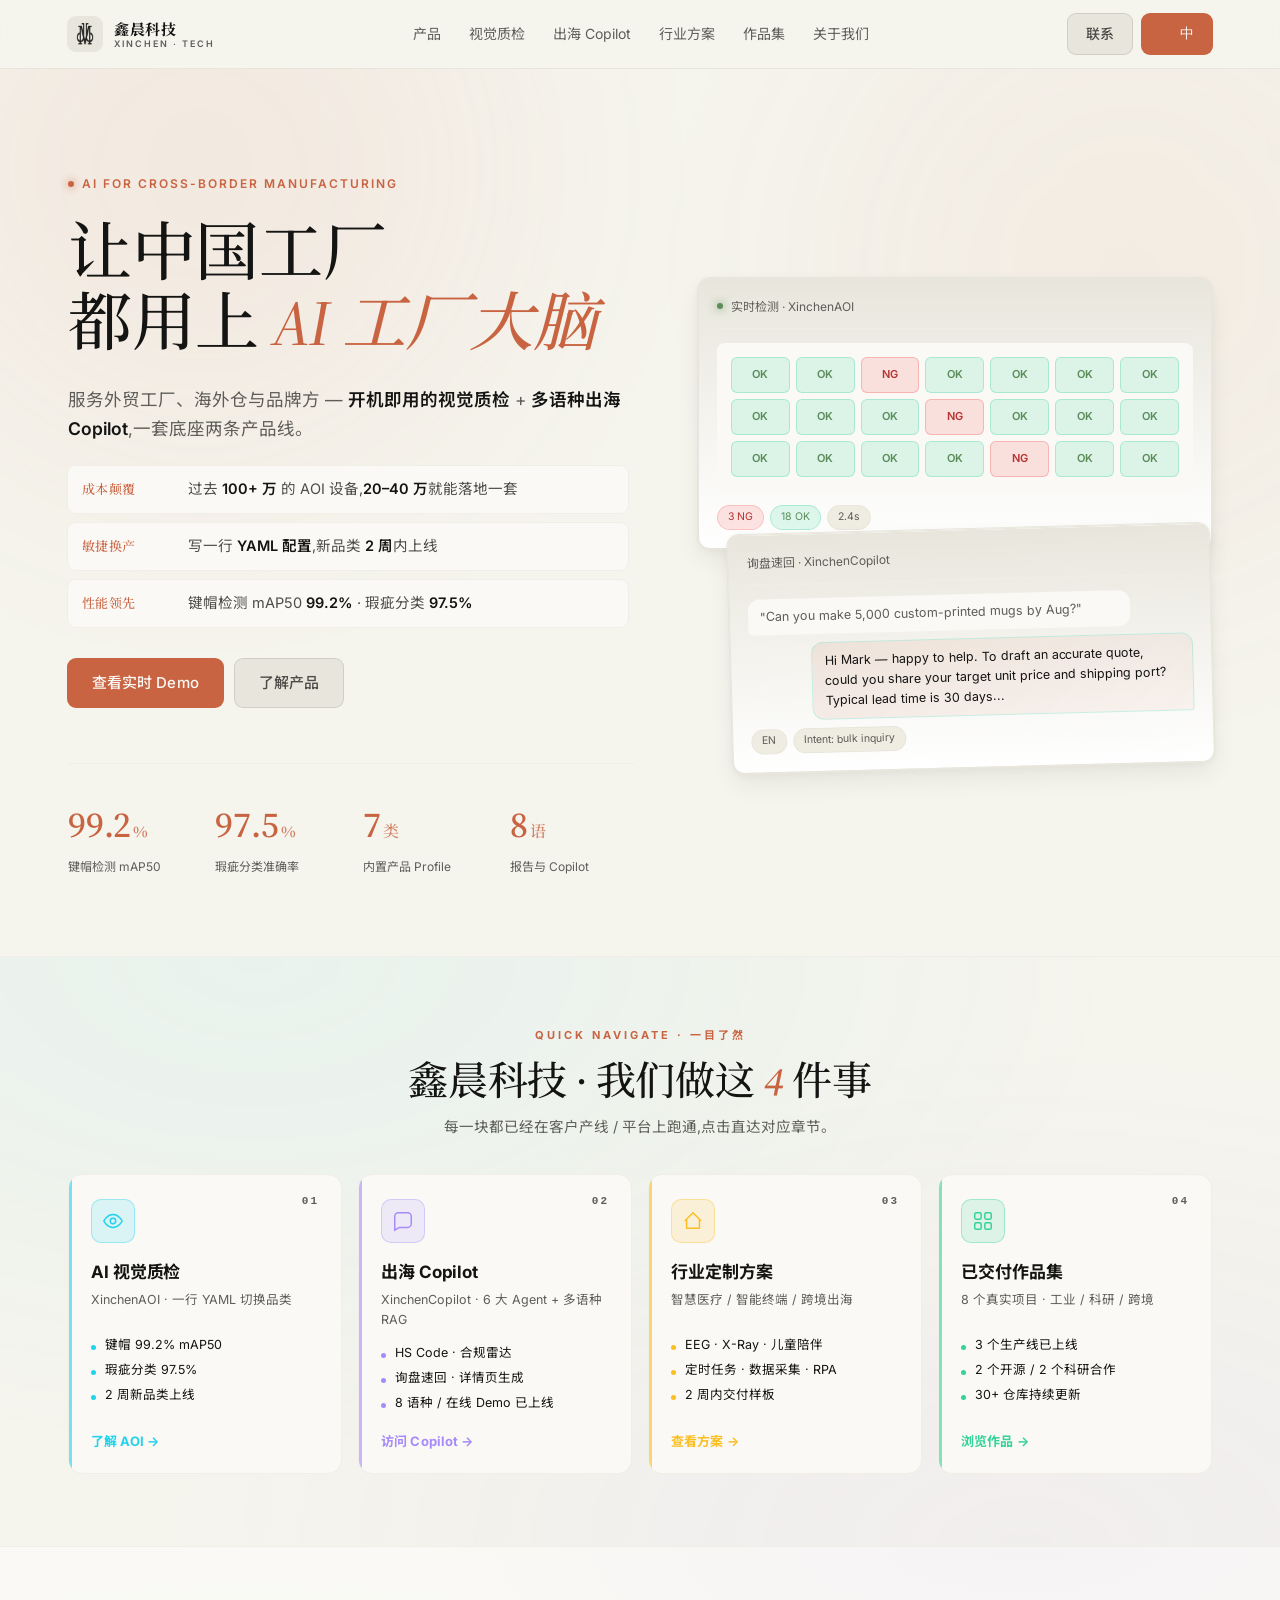
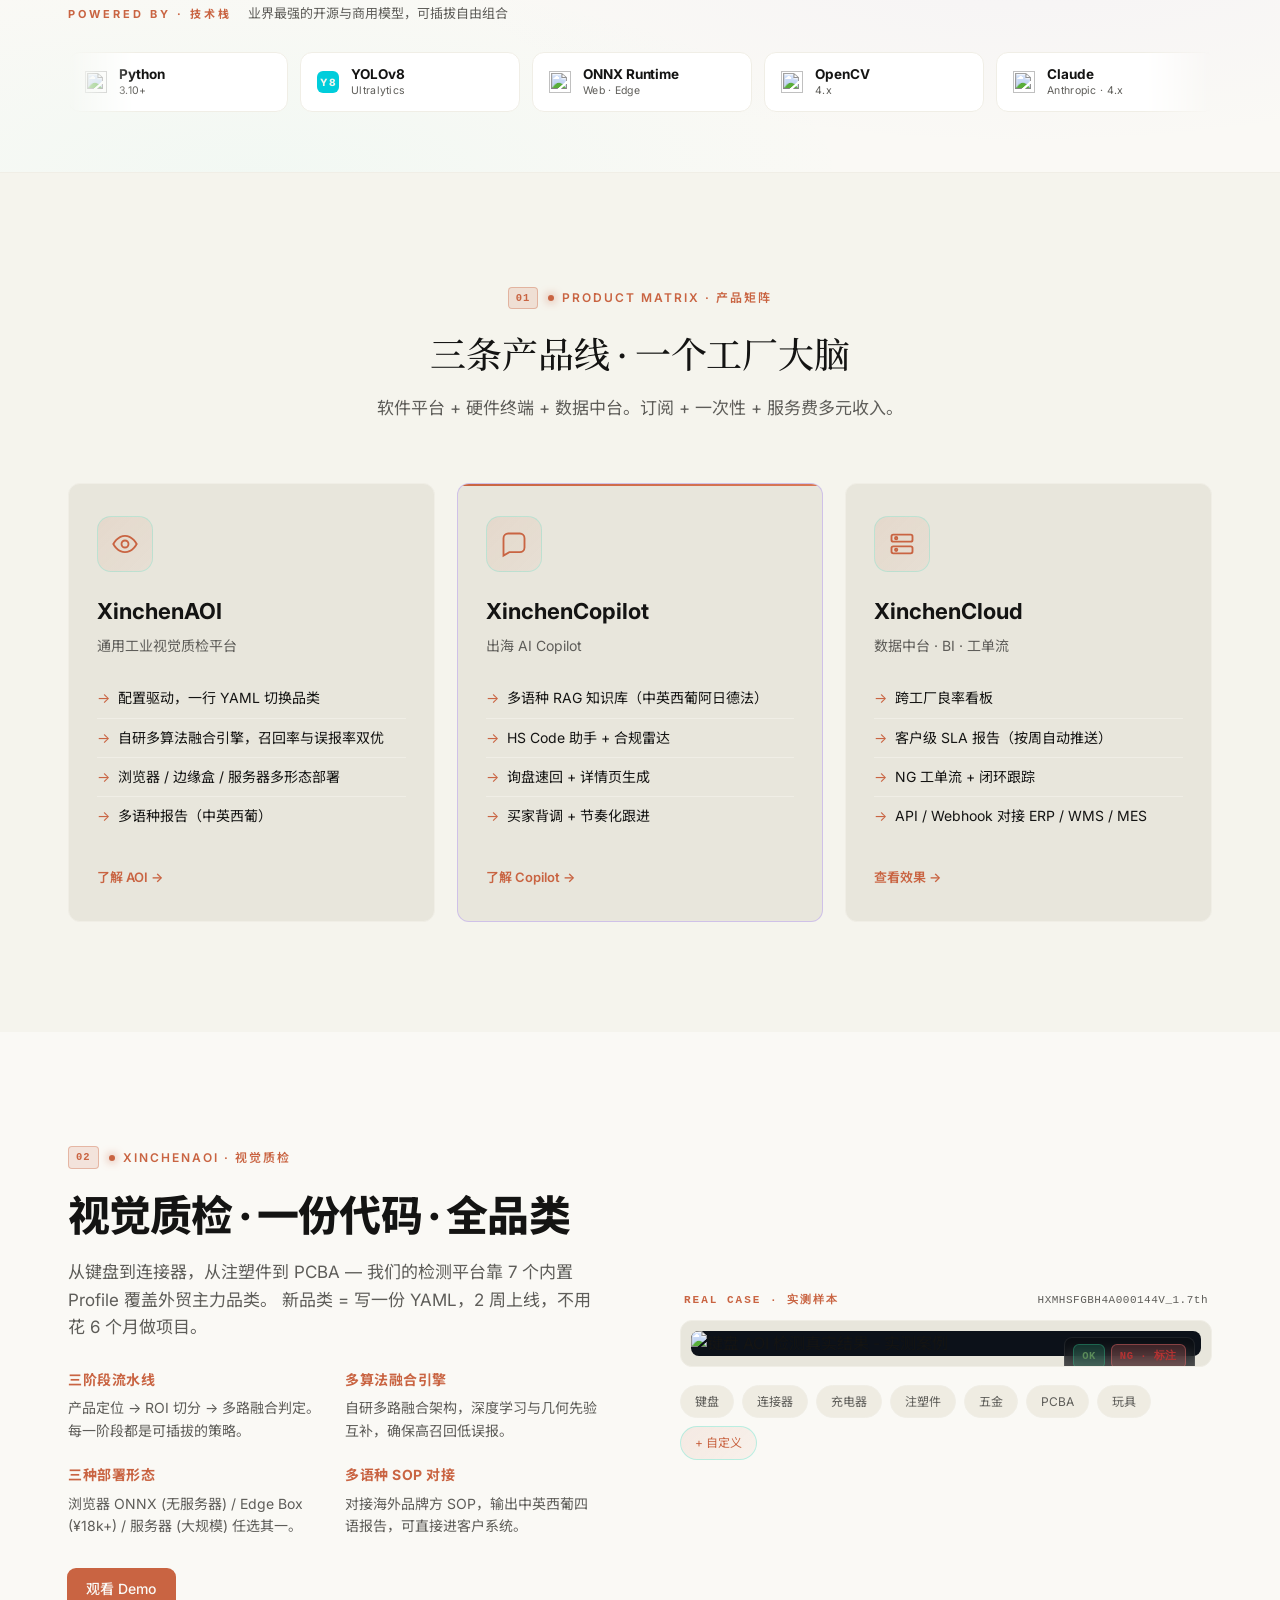
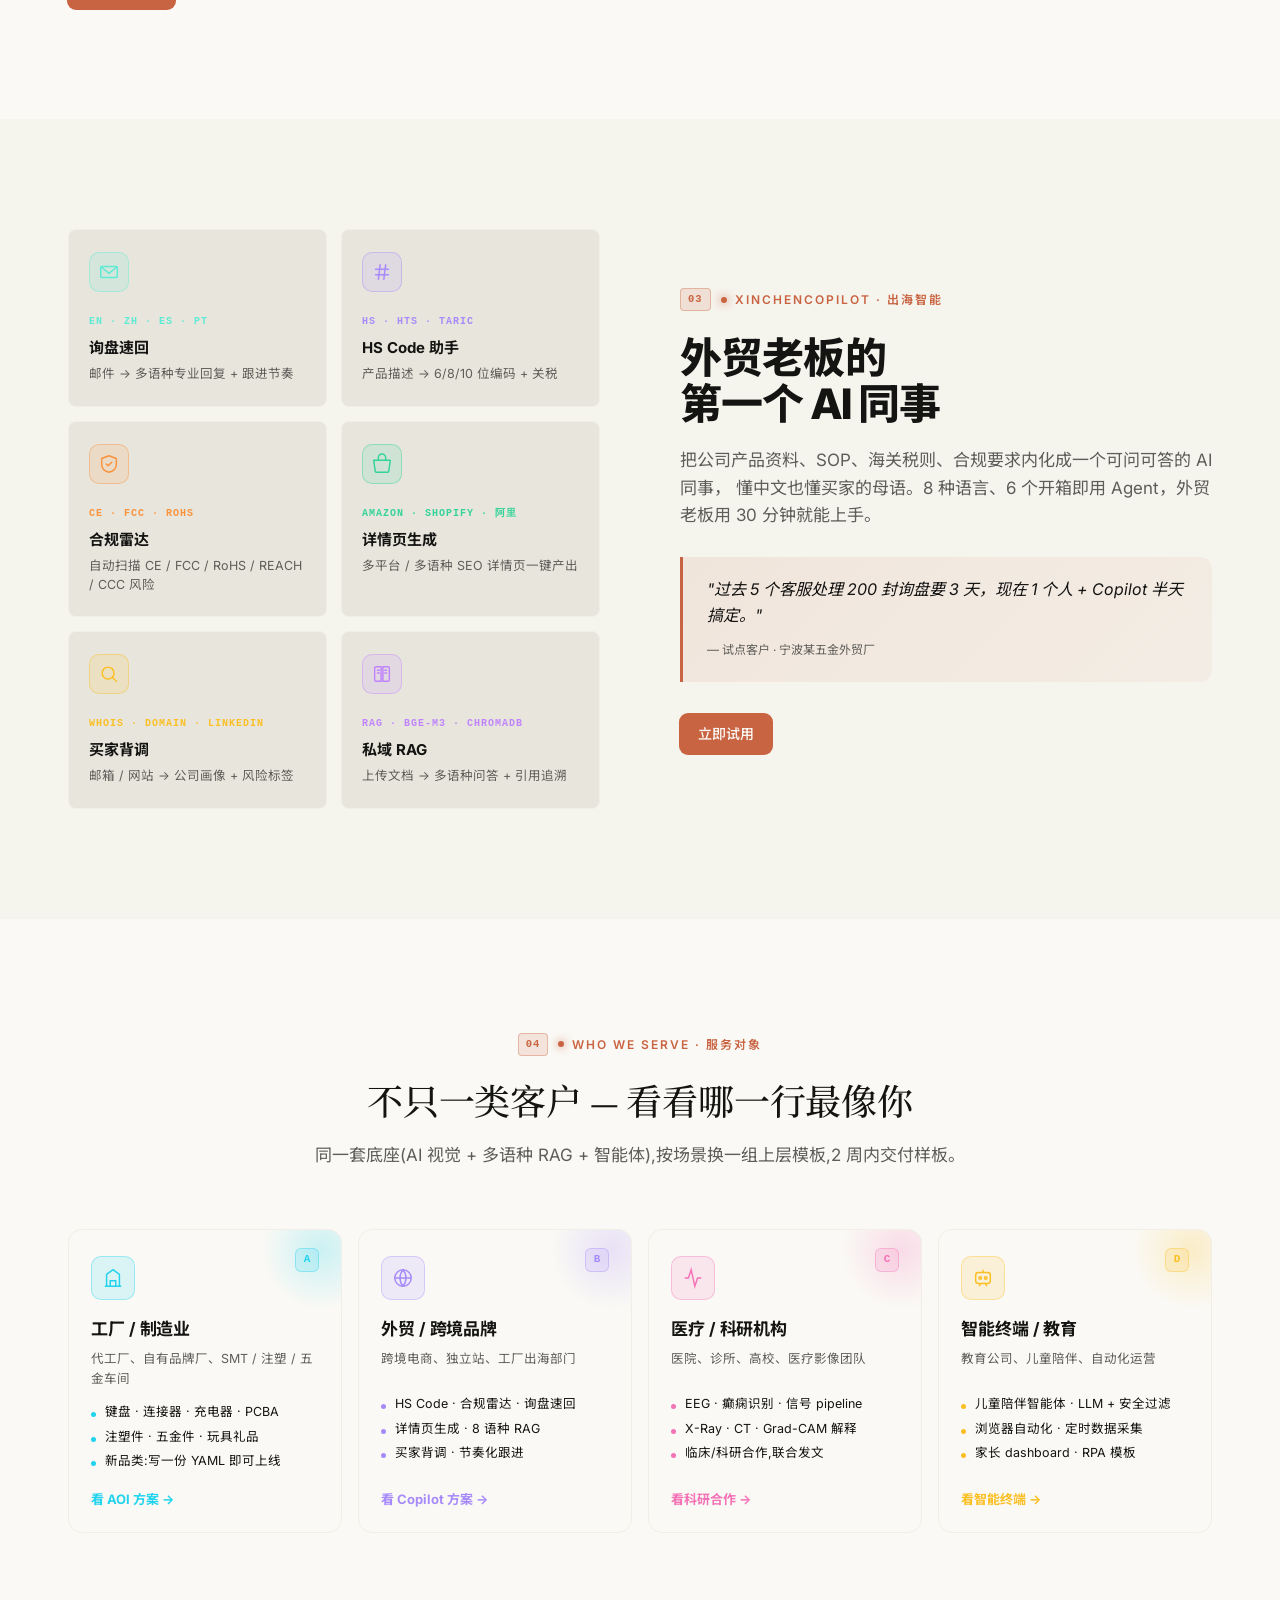
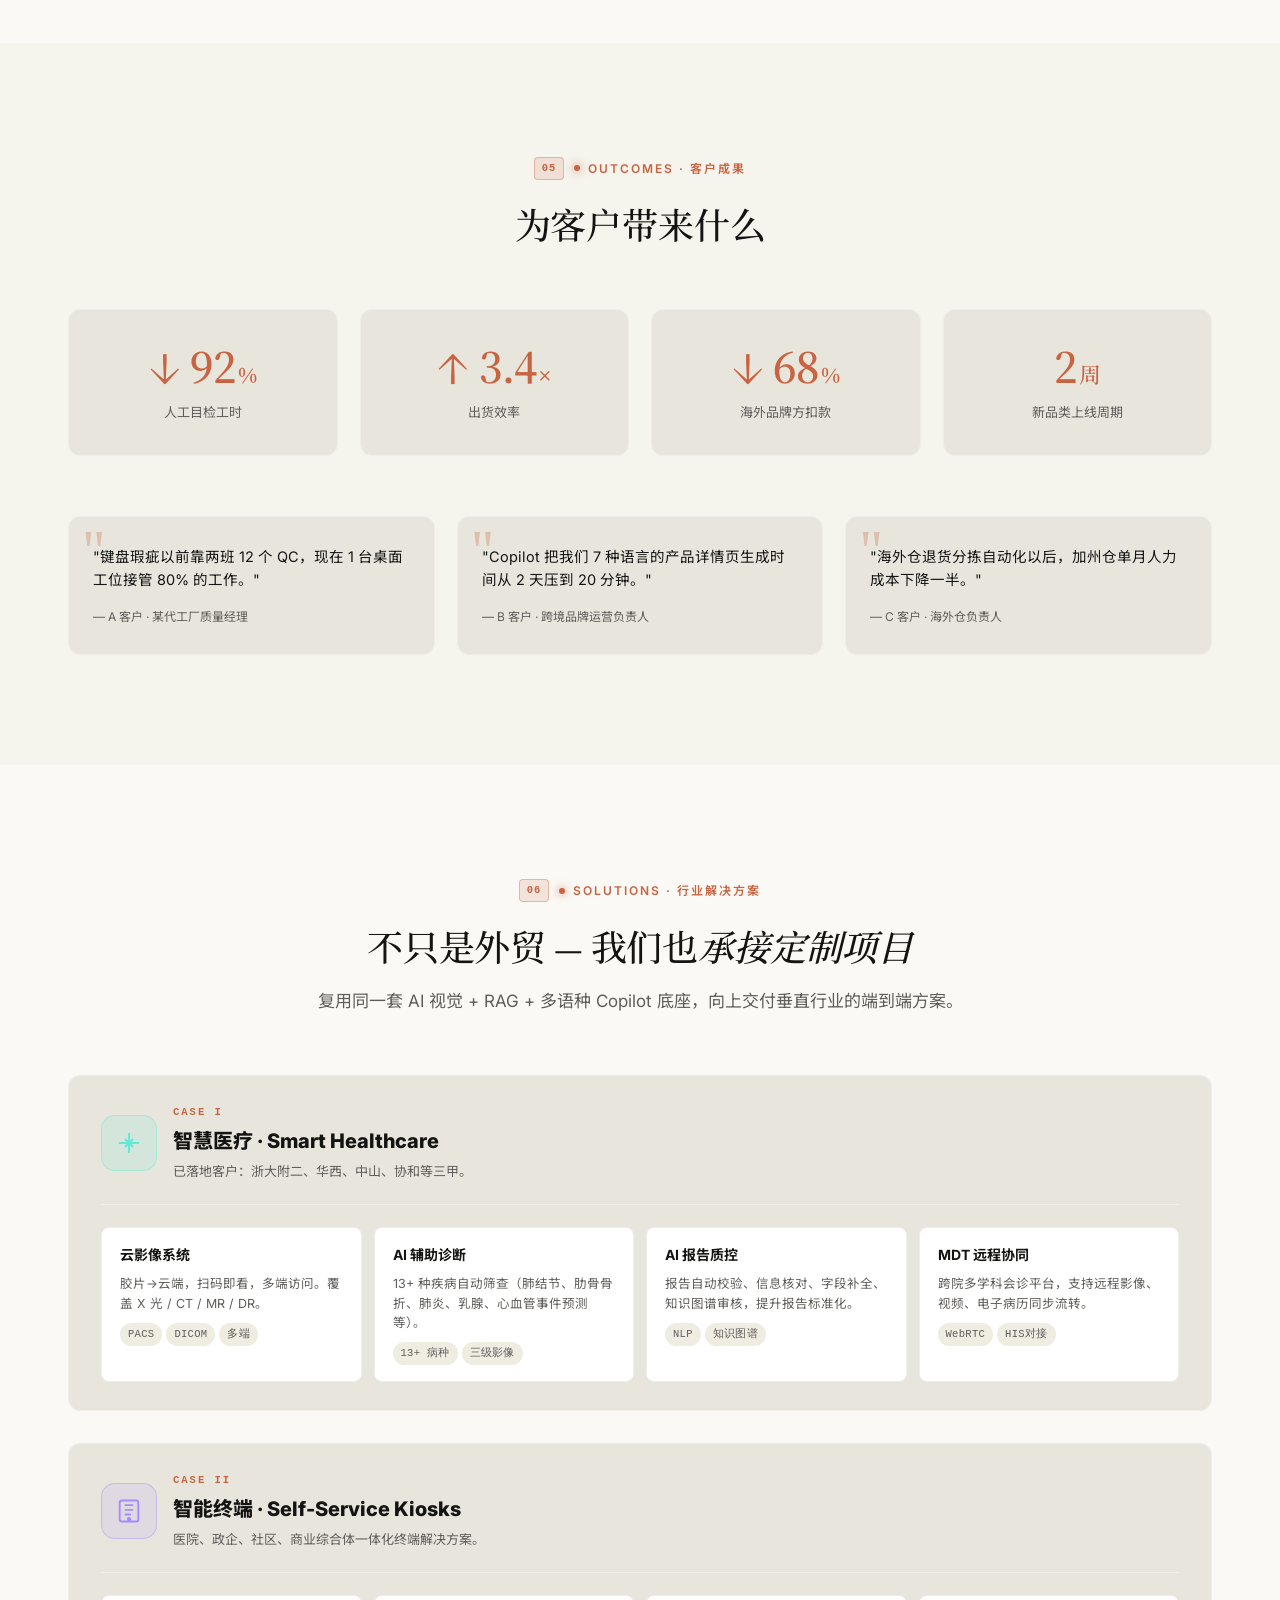
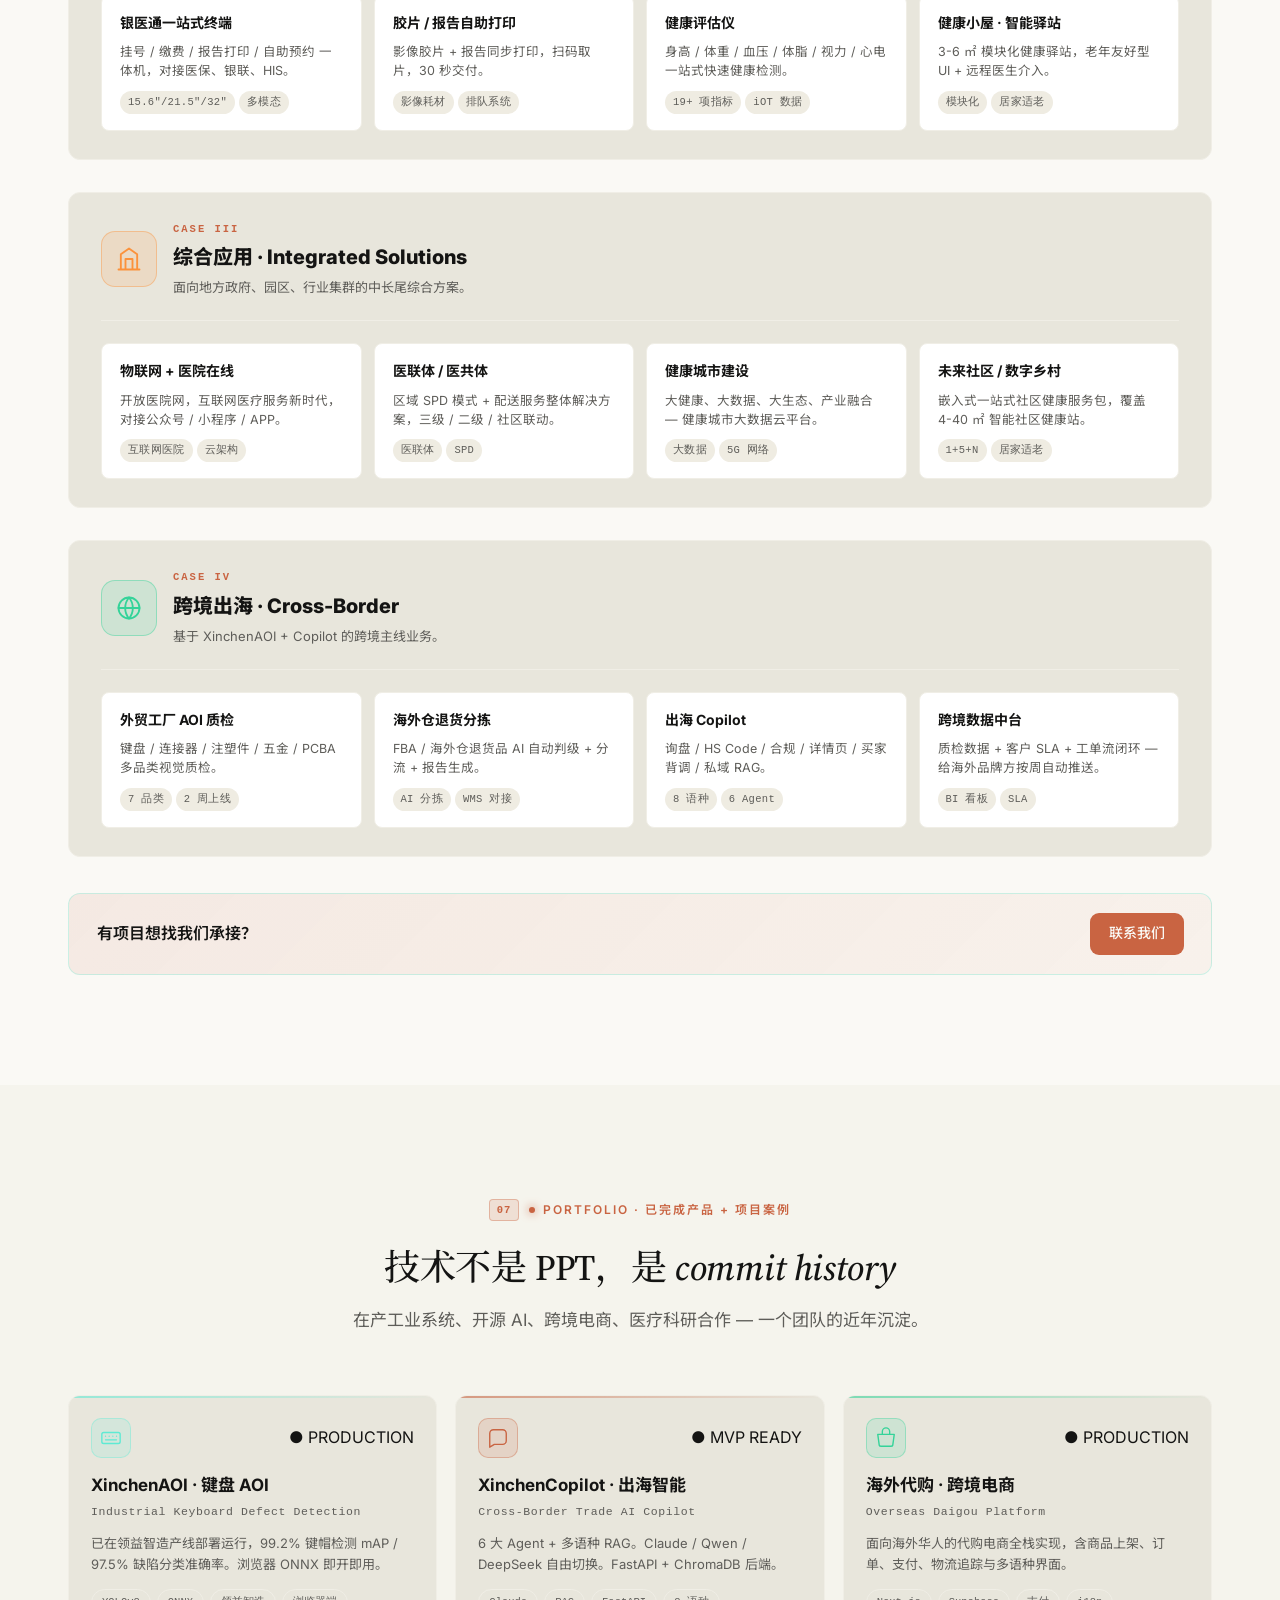
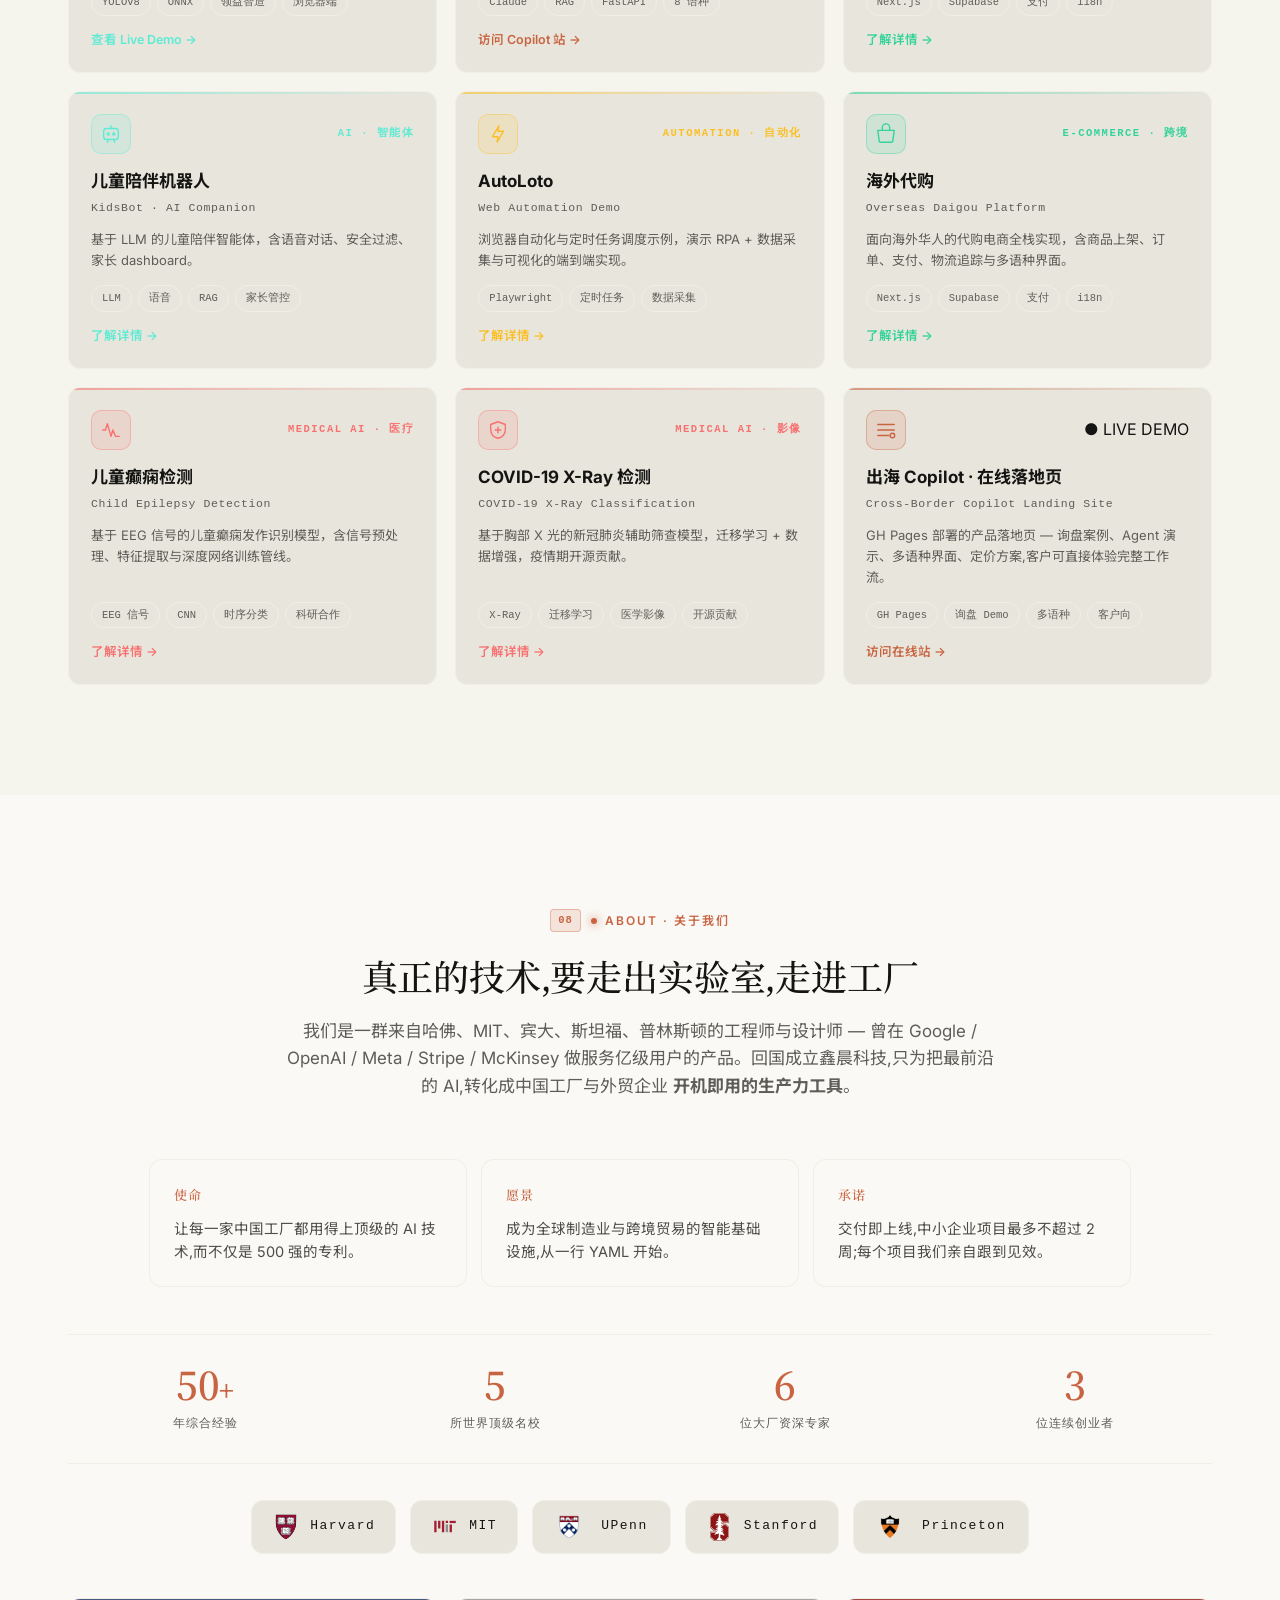
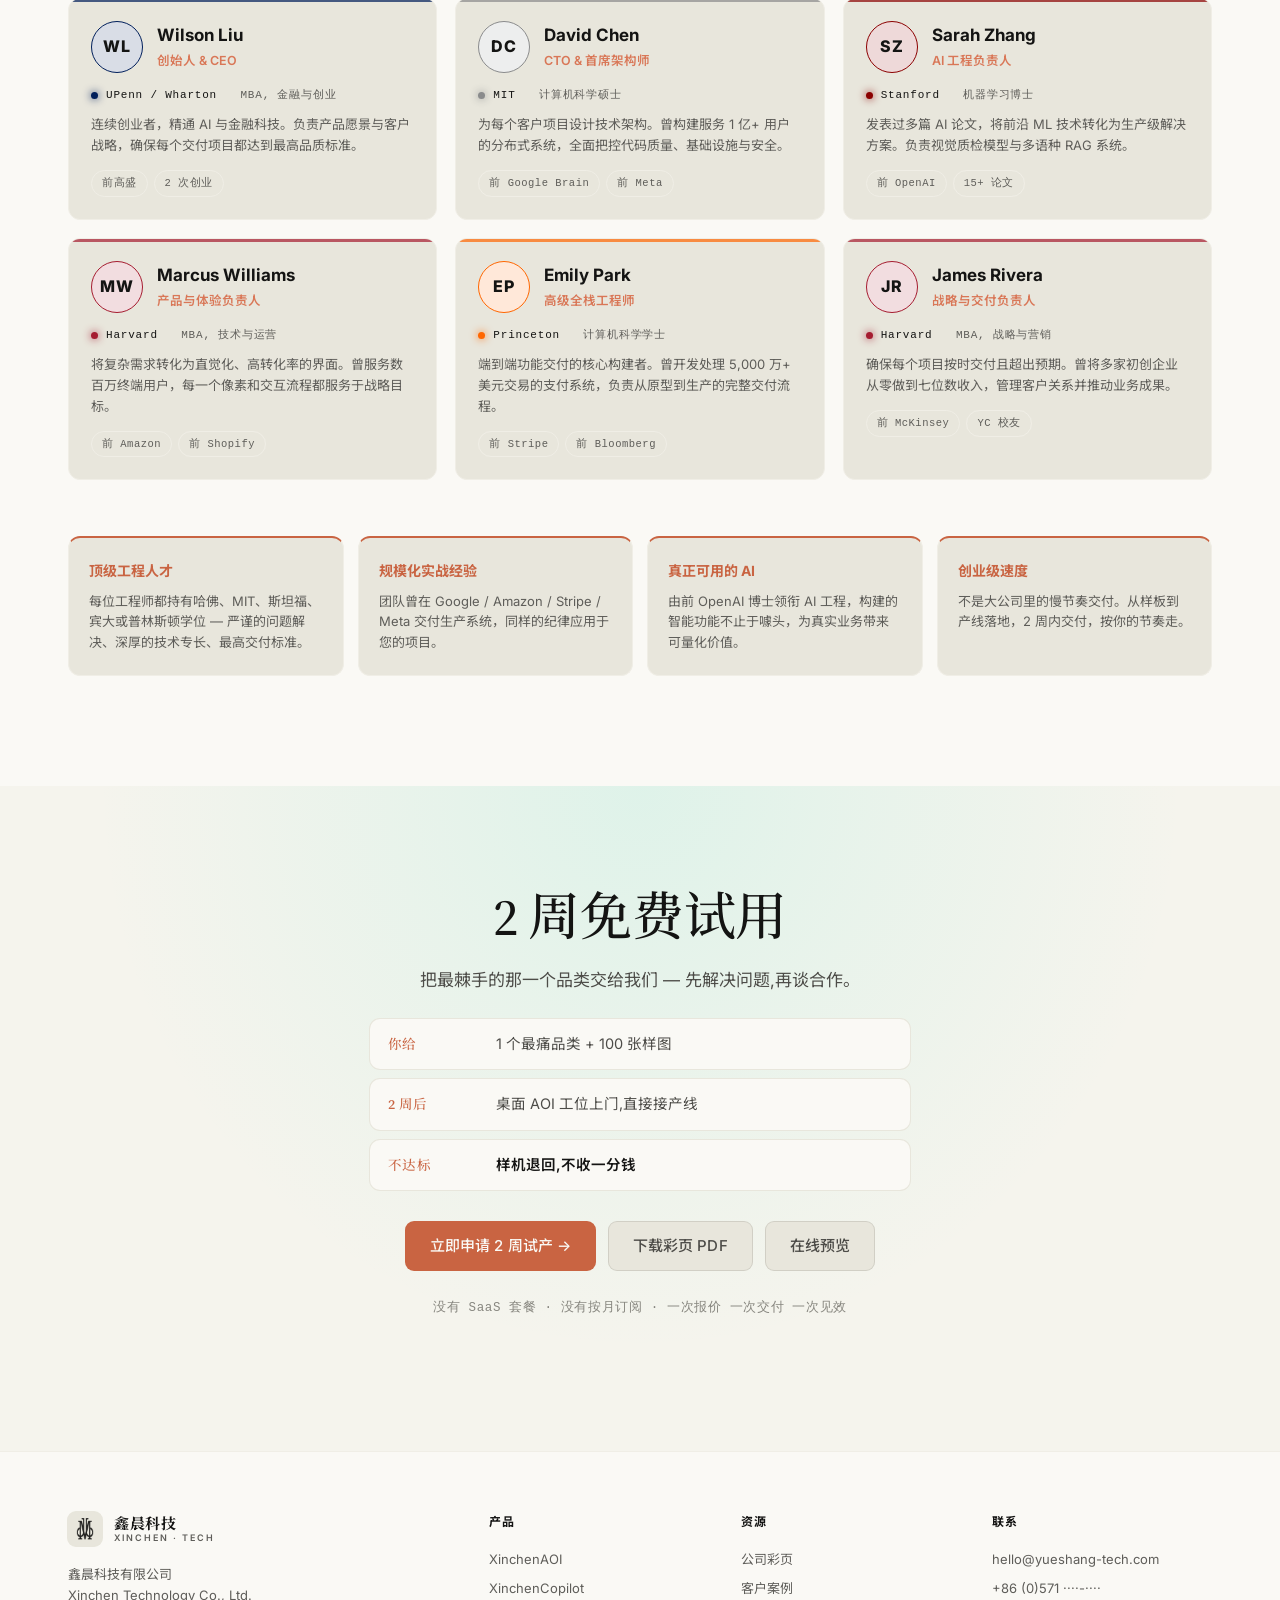
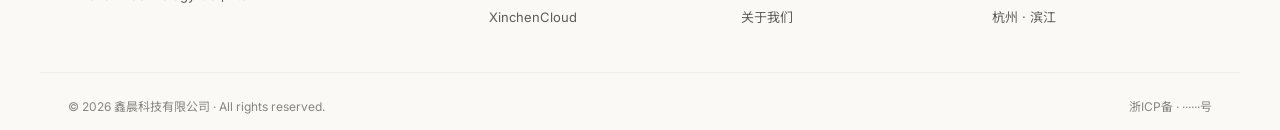
==== commit 90c7b277: "feat(i18n): trim language switcher to 中/EN + wire Google Translate proxy The switcher previously lis" ====
--- a/index.html
+++ b/index.html
@@ -35,7 +35,17 @@
     </nav>
     <div class="nav__cta">
       <a class="btn btn--ghost" href="#contact">联系</a>
-      <a class="btn btn--solid" href="#demo">免费试用</a>
+      <div class="lang-switch" data-lang="zh">
+        <button class="btn btn--solid lang-switch__btn" type="button" aria-haspopup="listbox" aria-expanded="false" aria-label="选择语言 / Select language">
+          <img class="lang-switch__flag" src="https://flagcdn.com/w40/cn.png" alt="" width="20" height="15" />
+          <span class="lang-switch__label">中</span>
+          <svg class="lang-switch__chev" viewBox="0 0 24 24" fill="none" stroke="currentColor" stroke-width="2"><path d="m6 9 6 6 6-6"/></svg>
+        </button>
+        <ul class="lang-switch__panel" role="listbox" hidden>
+          <li role="option" data-lang="zh" data-label="中" data-flag="cn" aria-selected="true"><img src="https://flagcdn.com/w40/cn.png" alt="" width="20" height="15"/><span class="ls__name">中文</span><span class="ls__code">ZH</span></li>
+          <li role="option" data-lang="en" data-label="EN" data-flag="gb"><img src="https://flagcdn.com/w40/gb.png" alt="" width="20" height="15"/><span class="ls__name">English</span><span class="ls__code">EN</span></li>
+        </ul>
+      </div>
     </div>
   </div>
 </header>
